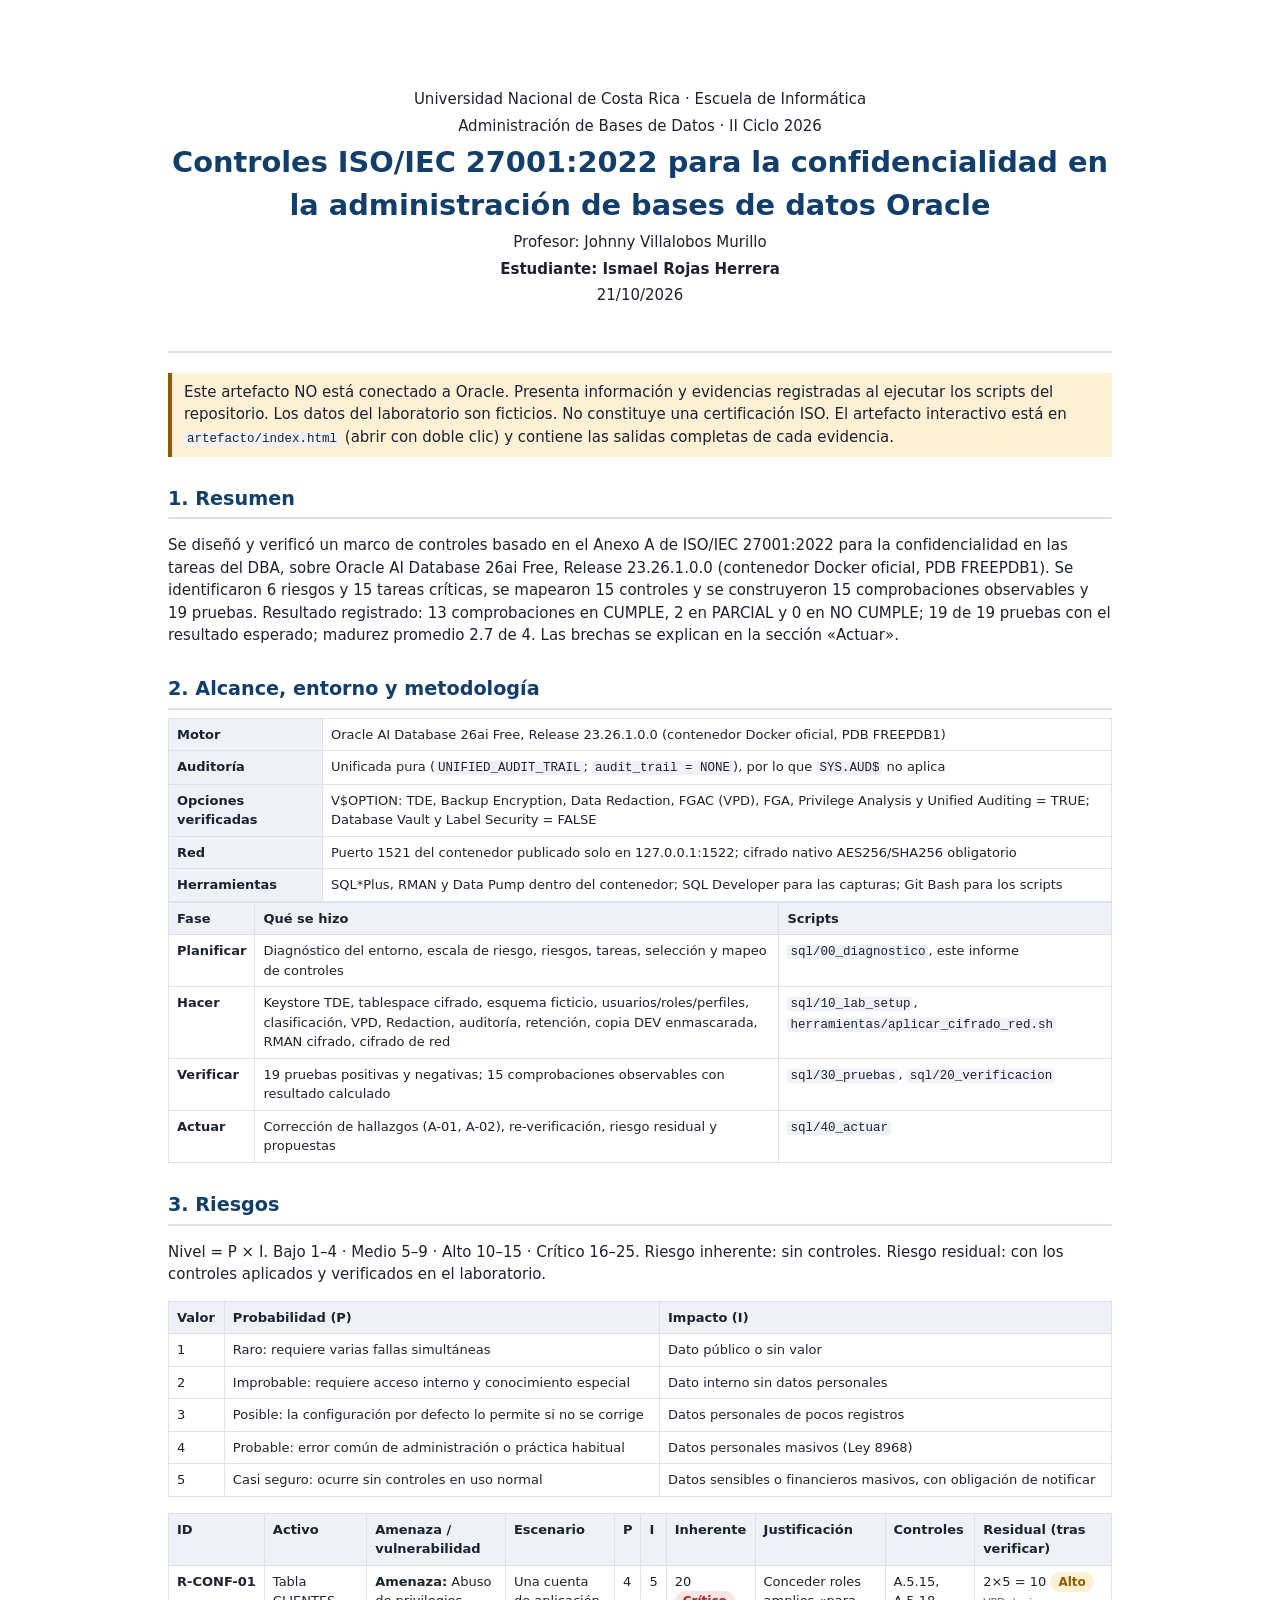
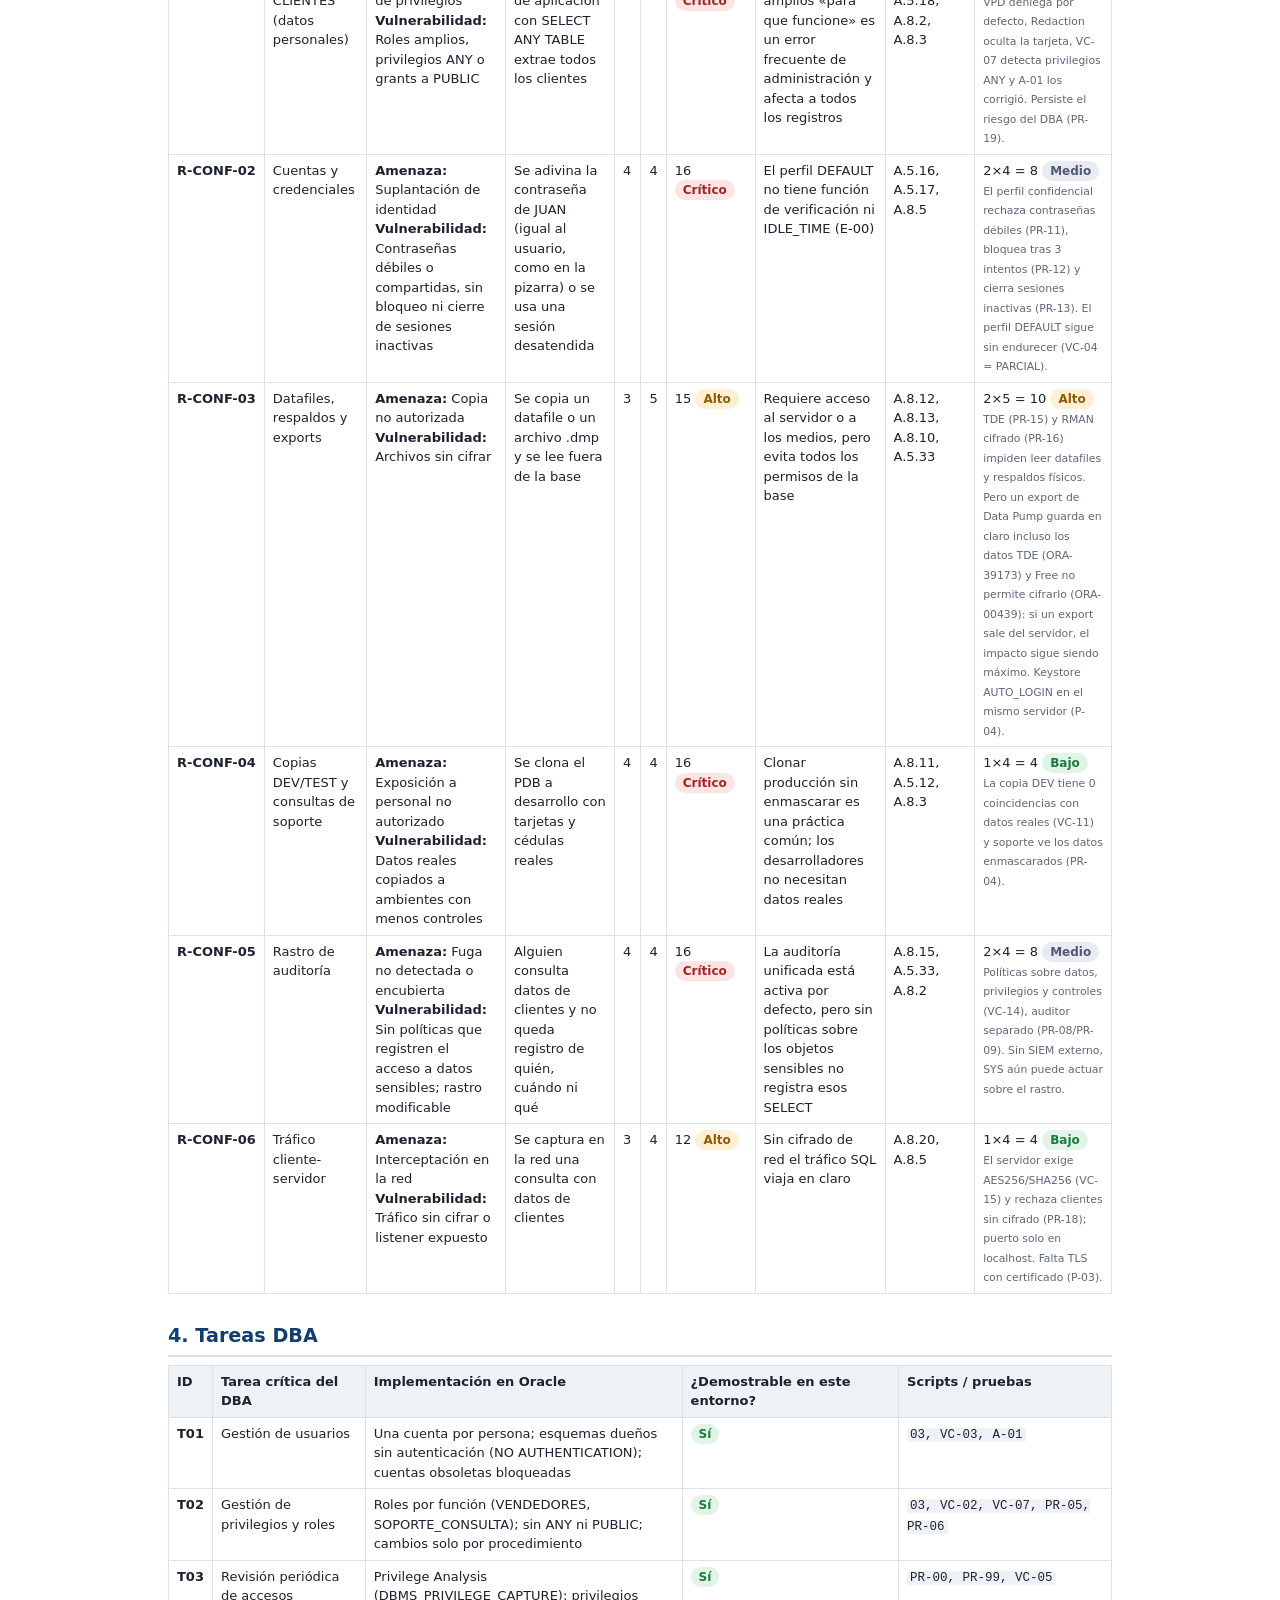
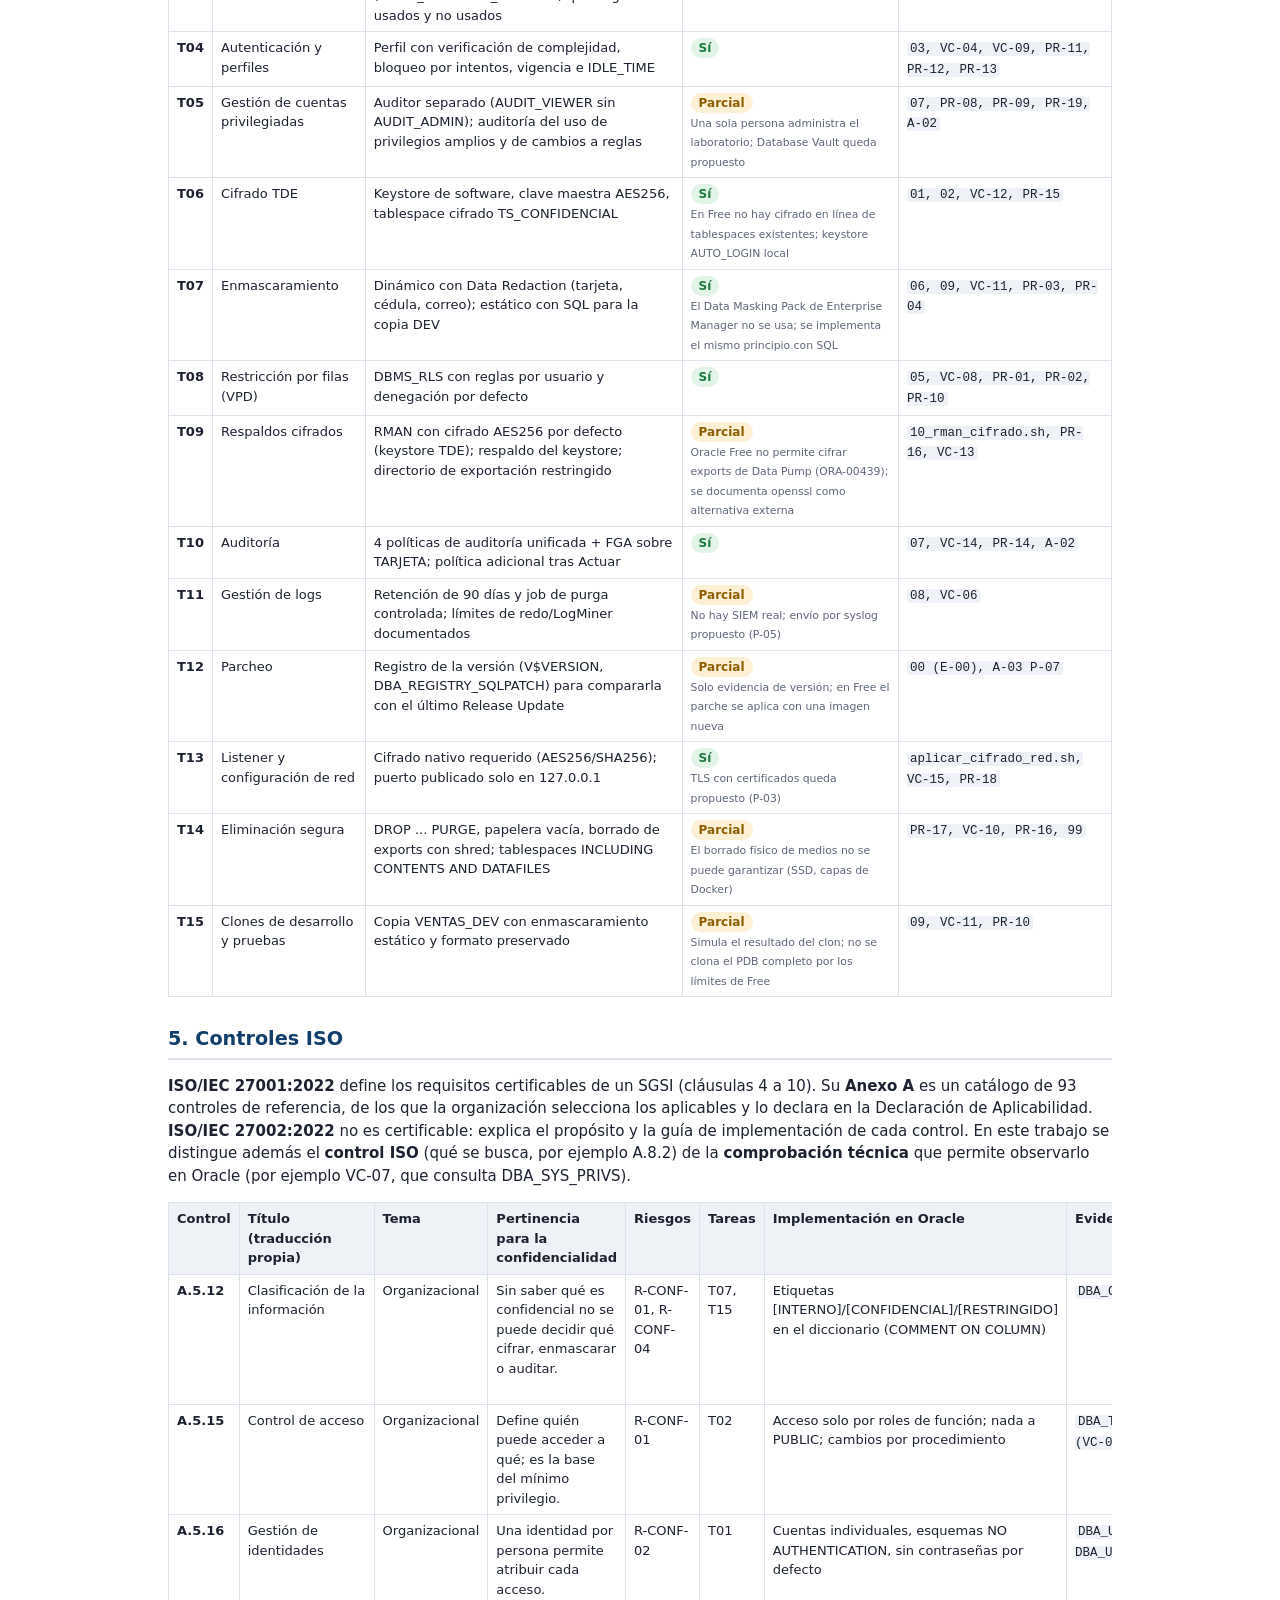
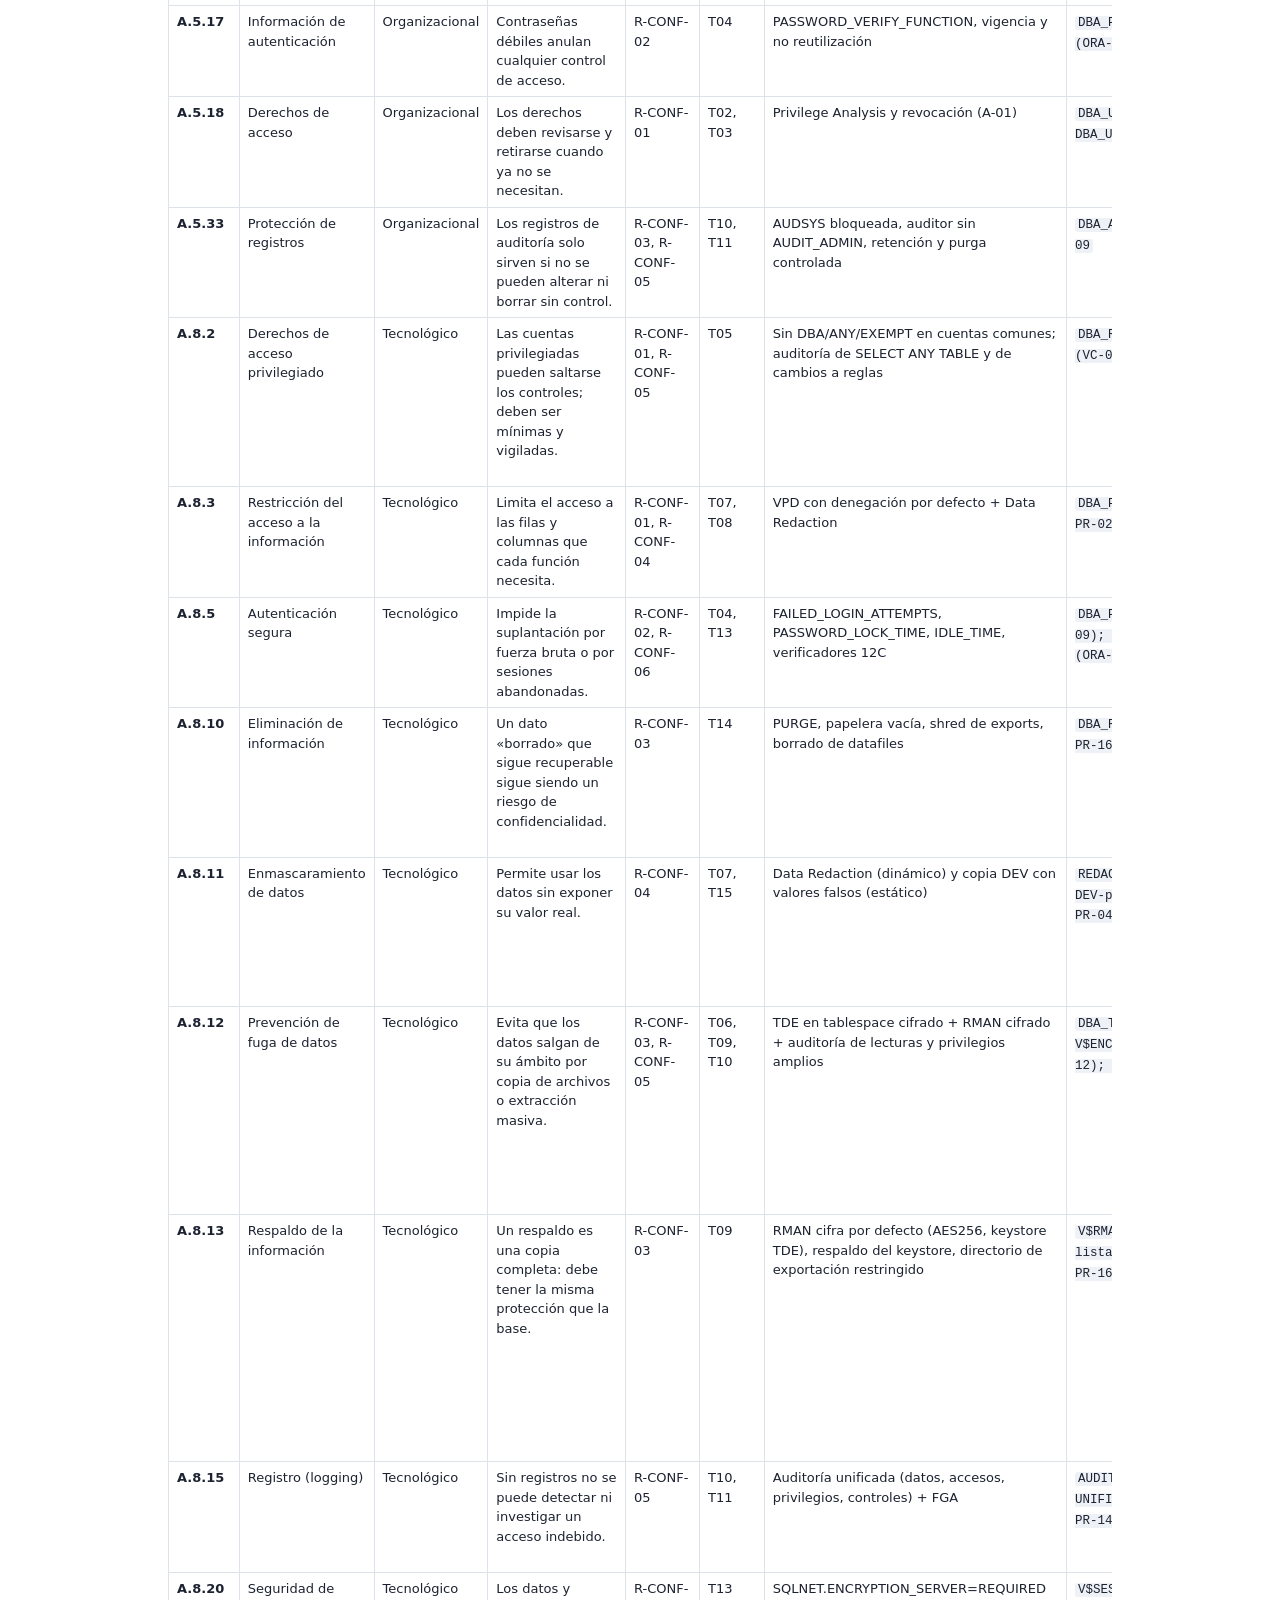
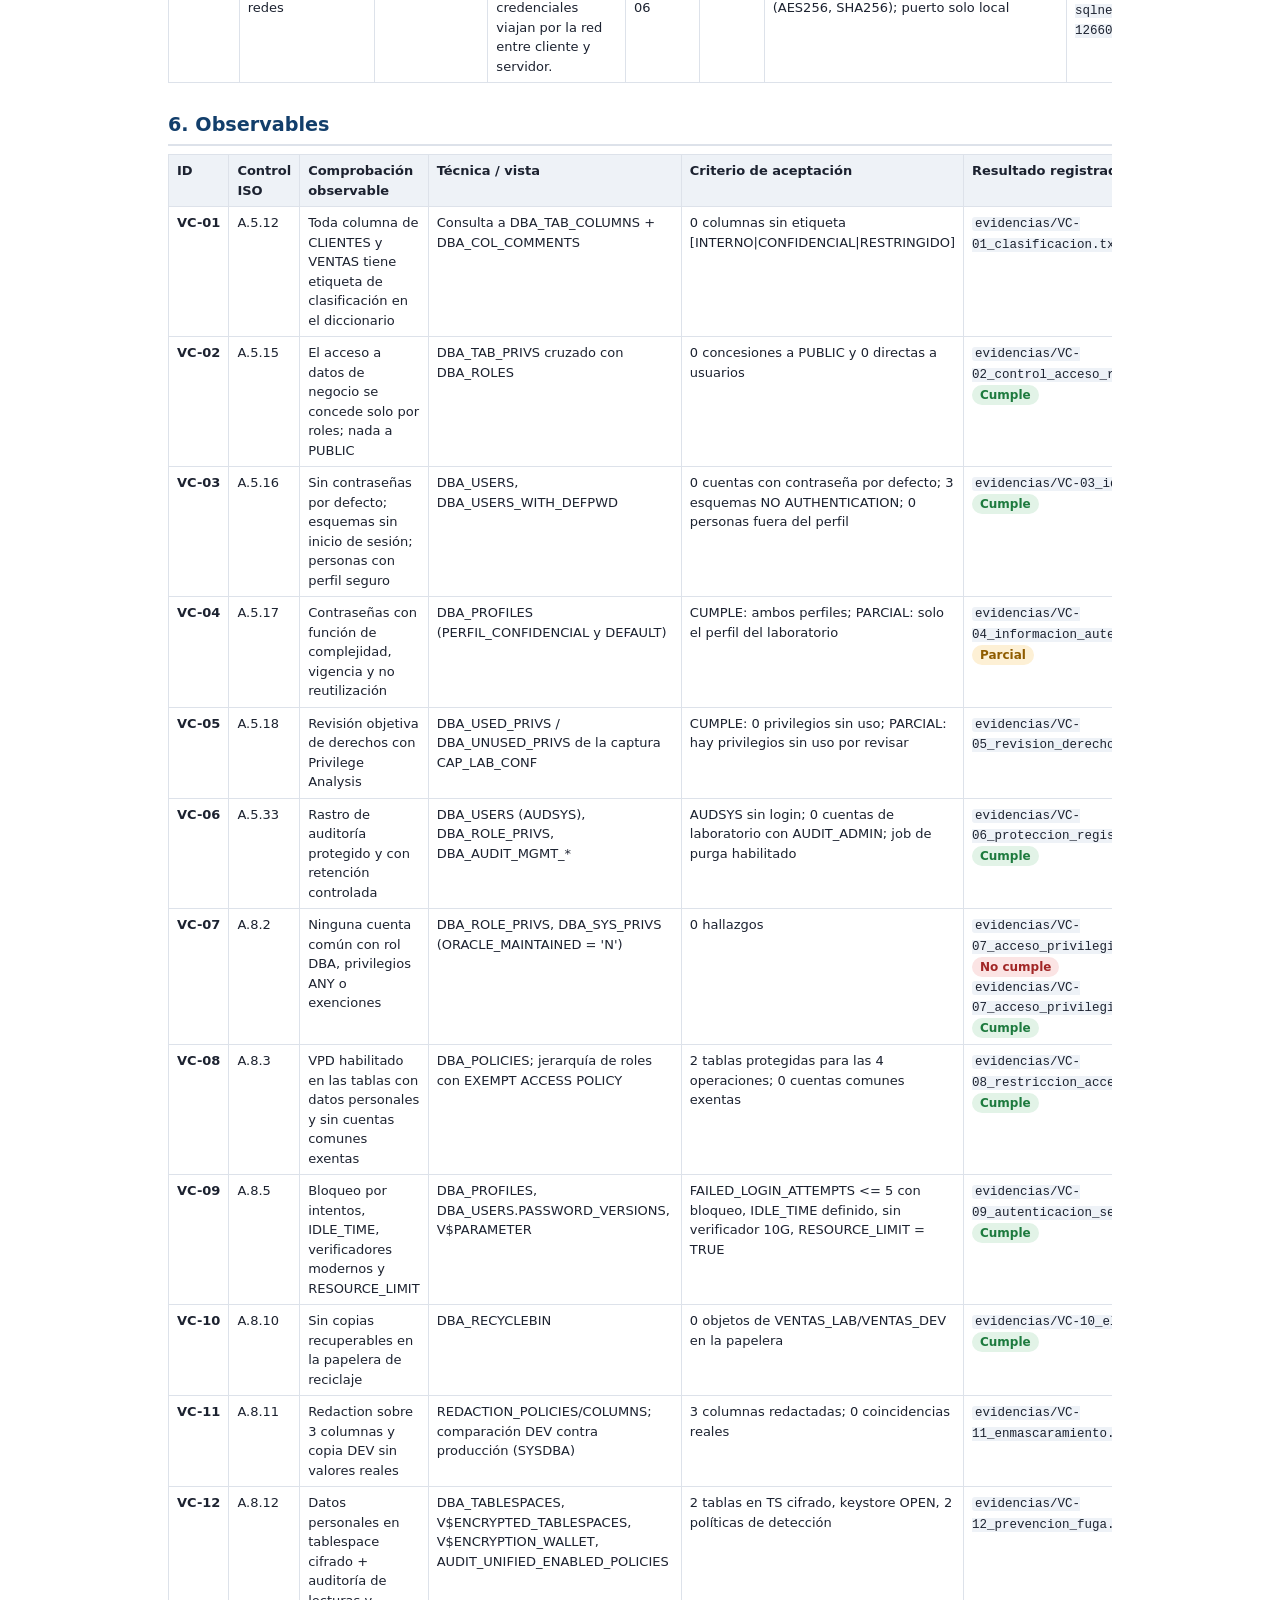
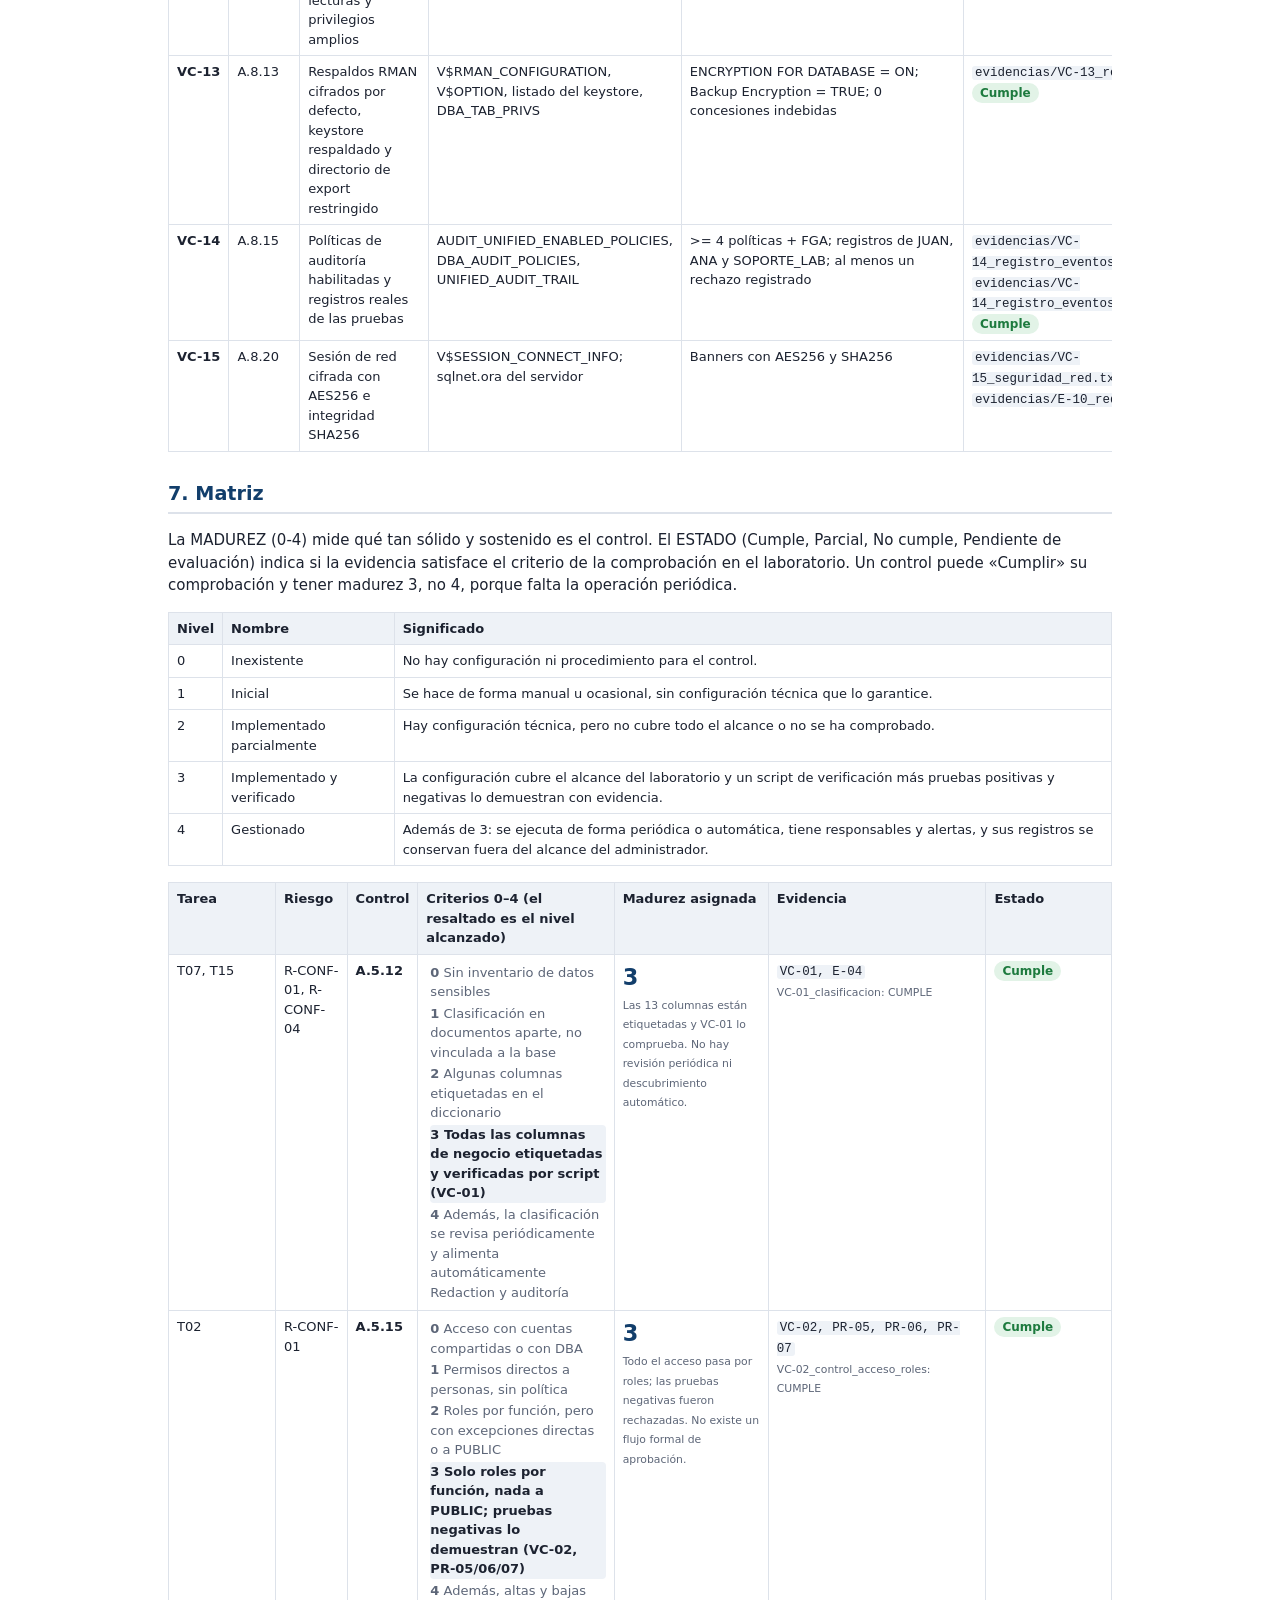
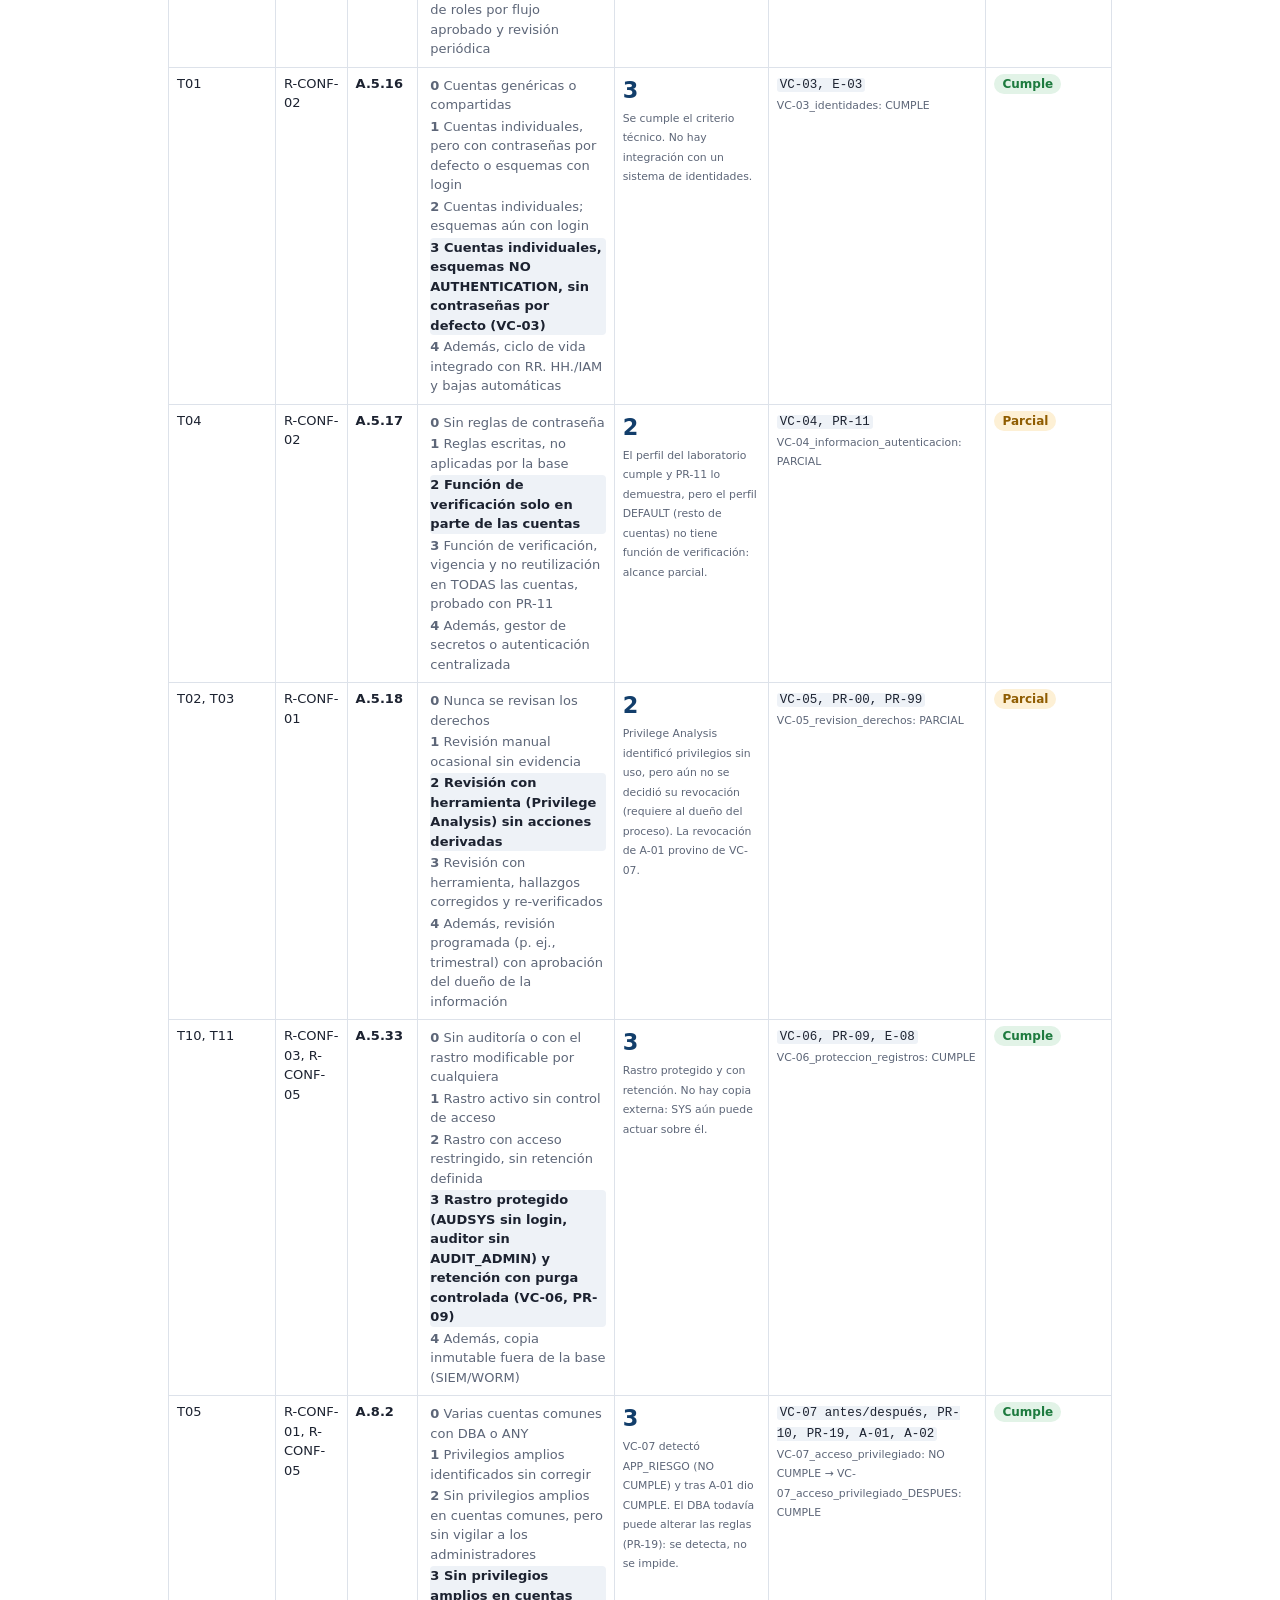
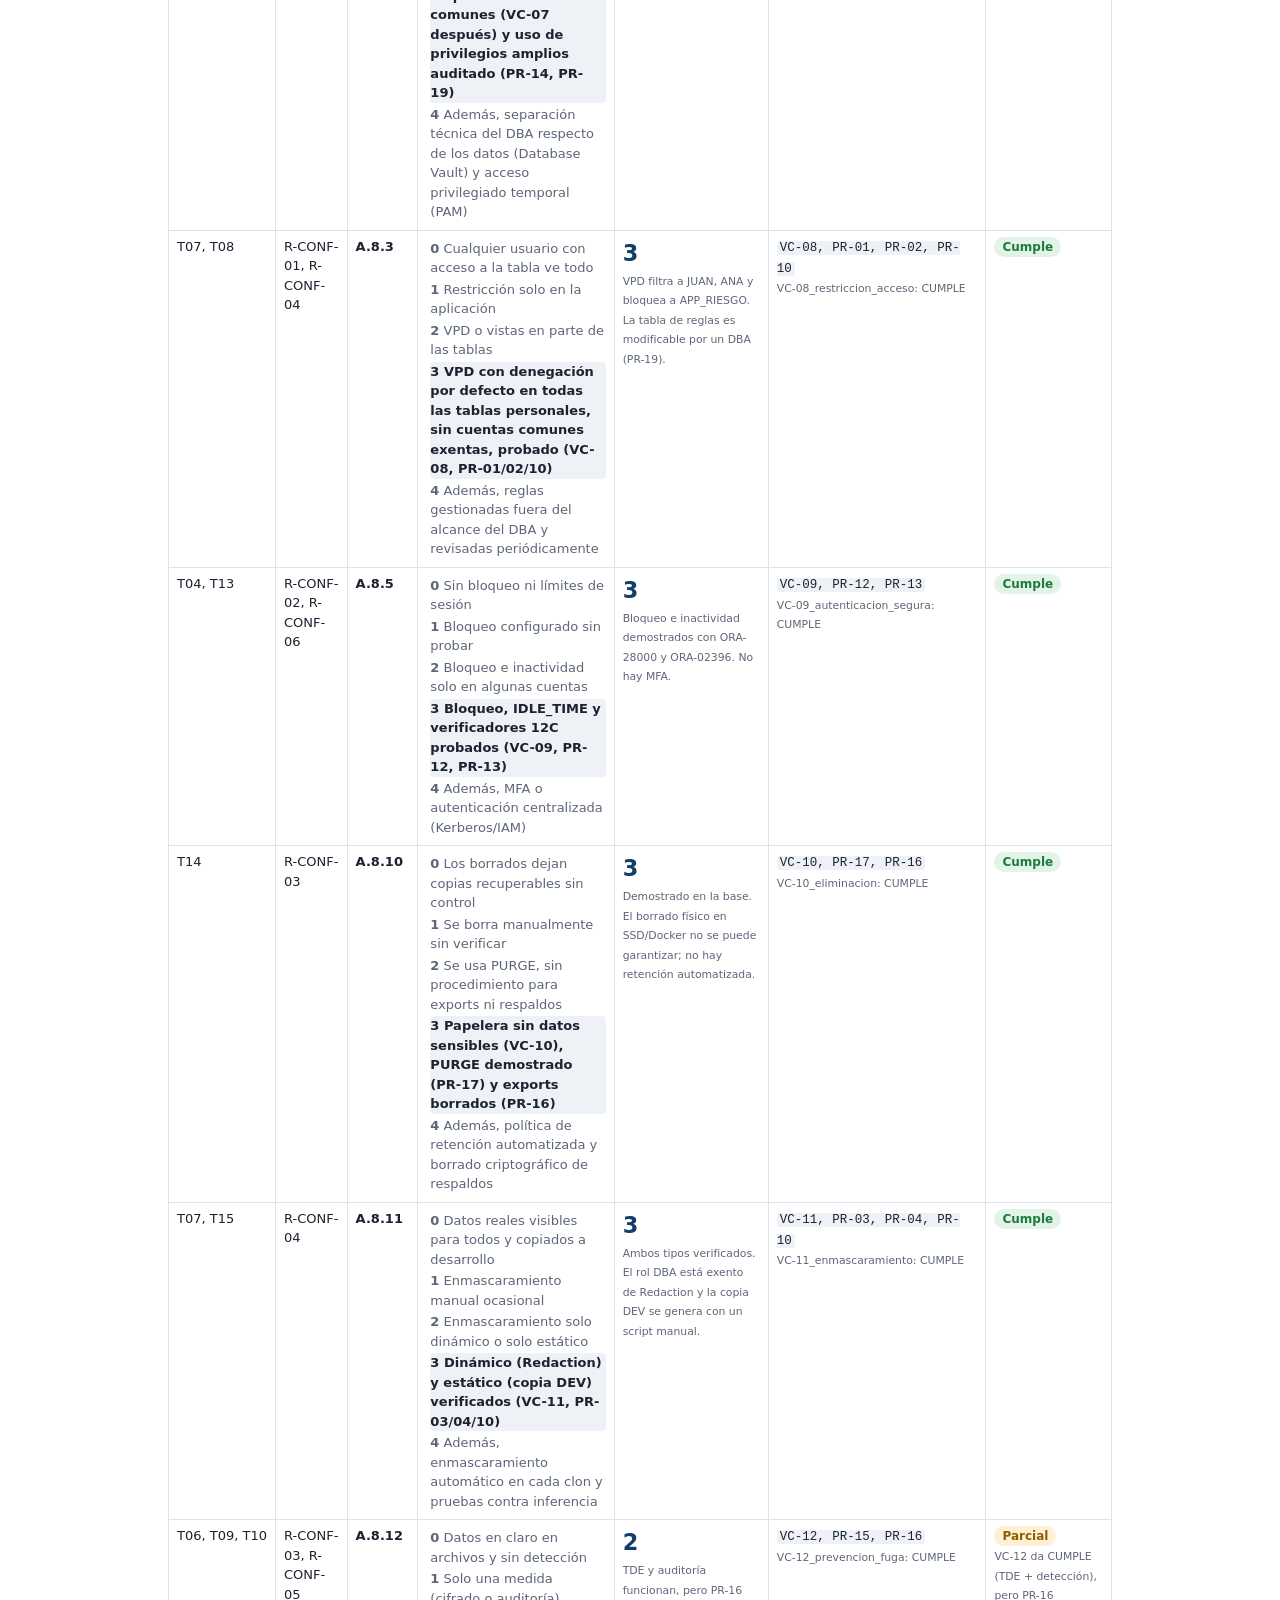
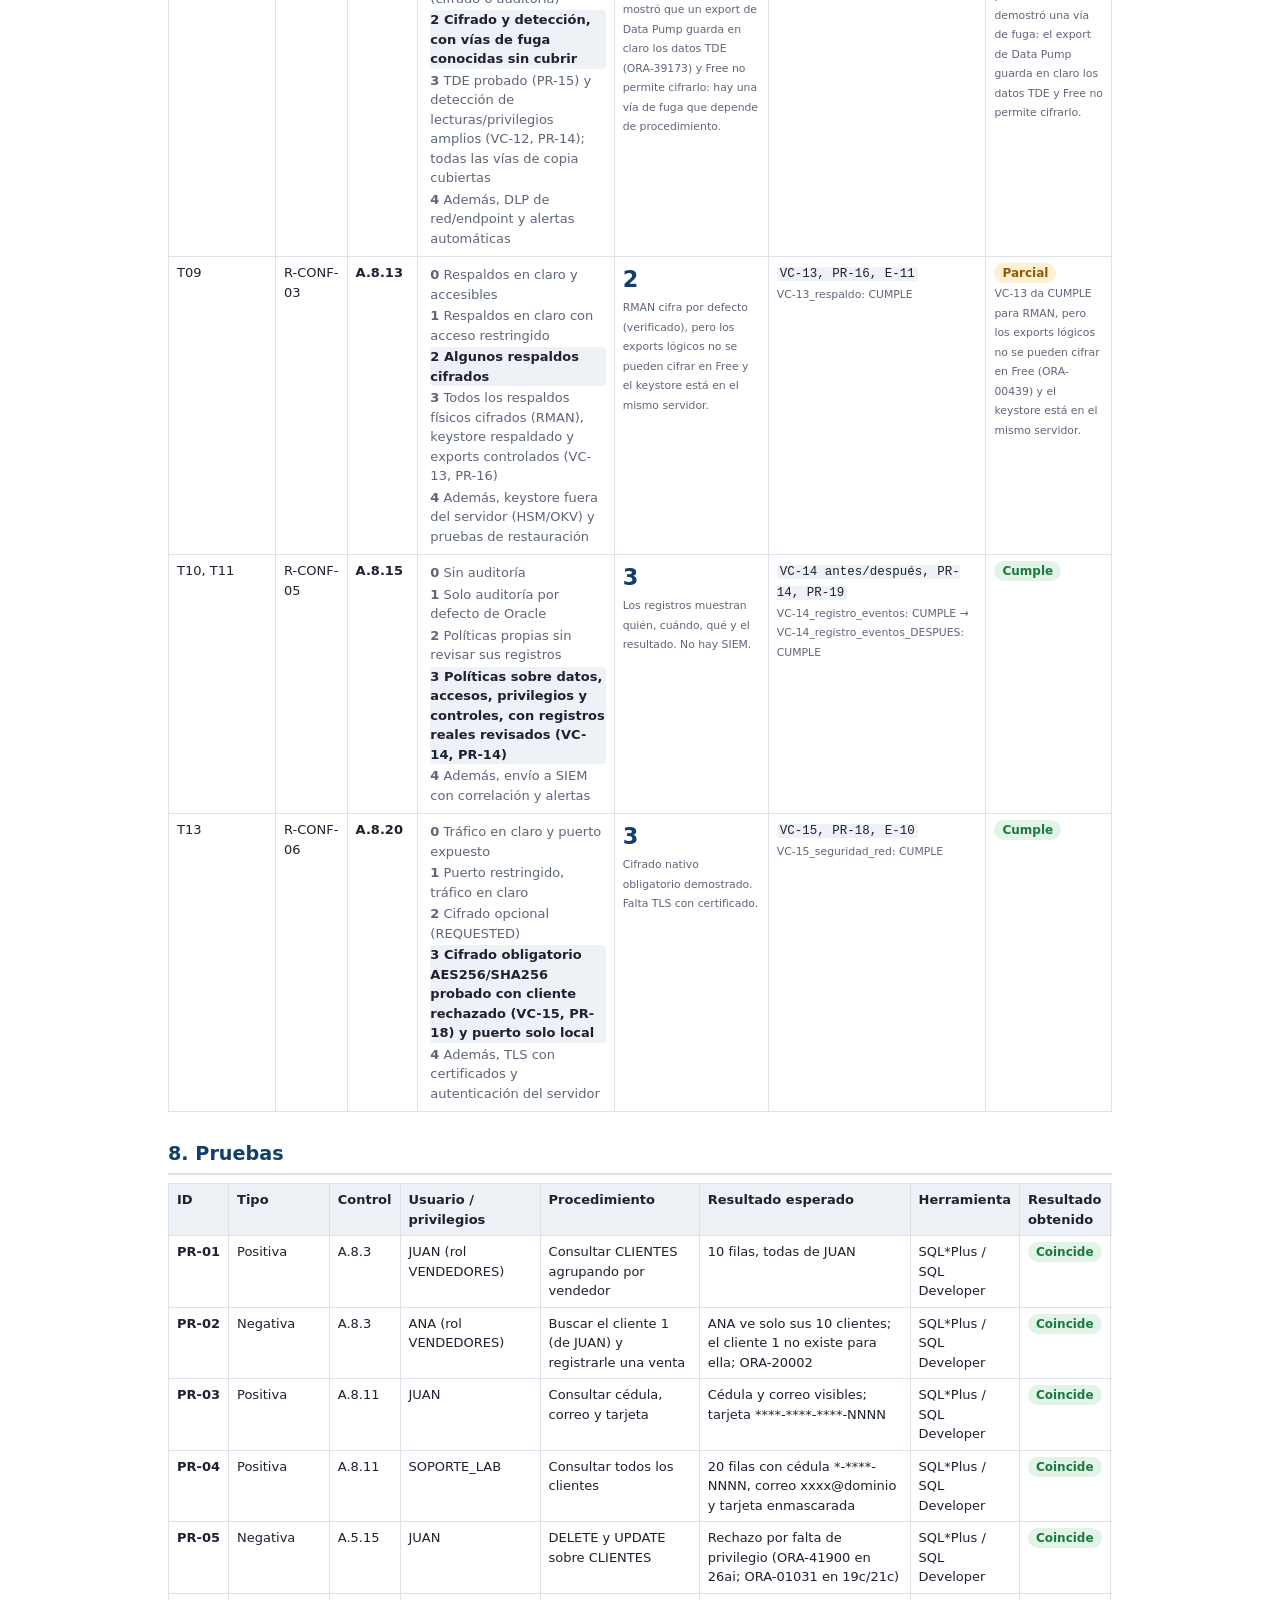
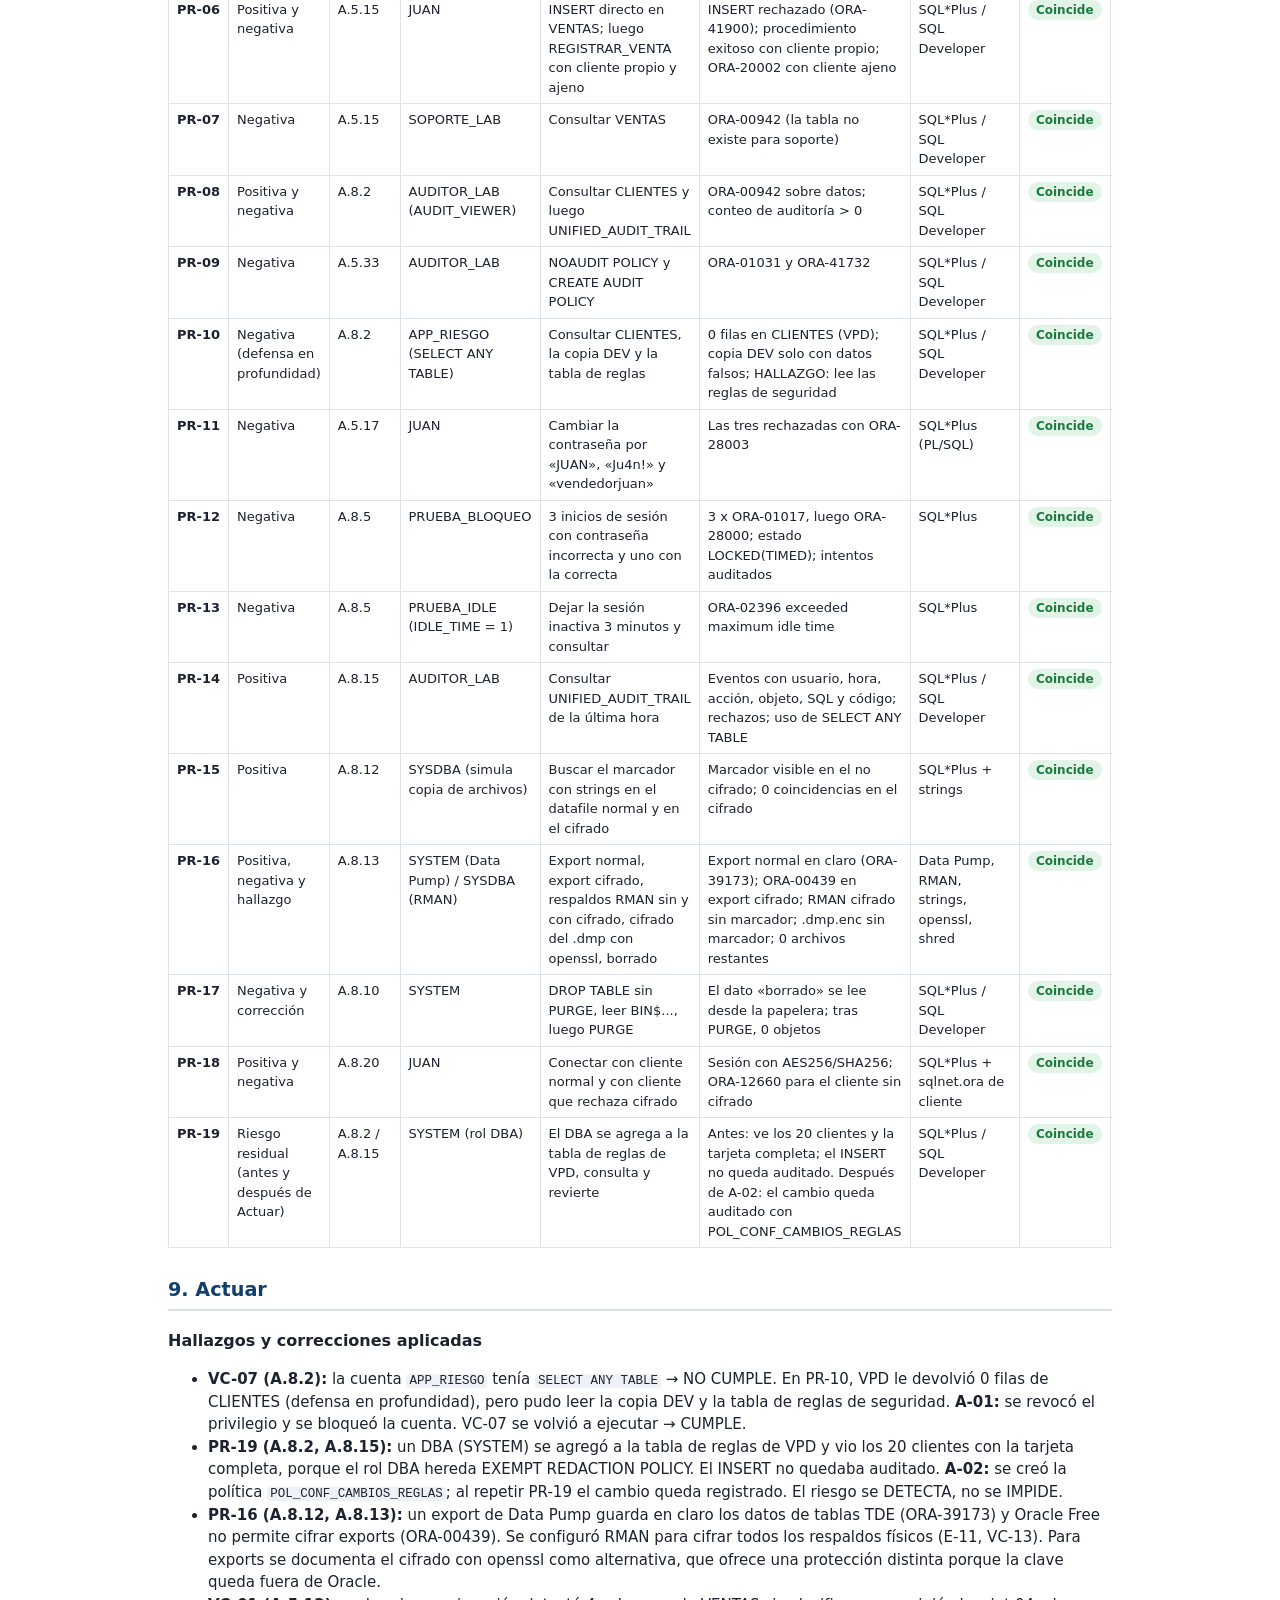
==== docs/informe/informe.html @ df37c407 "Proyecto ISO/IEC 27001:2022 - controles de confidencialidad en Oracle" ====
<!doctype html><html lang="es"><head><meta charset="utf-8"><meta name="viewport" content="width=device-width,initial-scale=1">
<title>Informe ISO 27001 Confidencialidad Oracle</title><style>:root{color-scheme:light}
:root{--bg:#f7f8fa;--panel:#fff;--ink:#1c2230;--muted:#5d6678;--line:#dde2ea;--head:#123e6b;--soft:#eef2f7;
--ok:#1d7a3e;--okbg:#e2f3e7;--warn:#8f5c00;--warnbg:#fdf0d5;--bad:#a12626;--badbg:#fbe4e4;--pend:#4e5872;--pendbg:#e8ebf1;--acc:#1f5fa8}
*{box-sizing:border-box}body{margin:0;background:var(--bg);color:var(--ink);font:15px/1.5 "Segoe UI",system-ui,Arial,sans-serif}
a{color:var(--acc)}code{font-family:Consolas,monospace;font-size:12.5px;background:var(--soft);padding:0 3px;border-radius:3px}
h1{font-size:1.5rem;color:var(--head);margin:0 0 4px}h2{font-size:1.2rem;color:var(--head);margin:28px 0 8px;border-bottom:2px solid var(--line);padding-bottom:4px}
h3{font-size:1rem;margin:18px 0 6px}small{color:var(--muted)}
.tabla{overflow-x:auto;margin:8px 0 16px}table{border-collapse:collapse;width:100%;font-size:13px;background:var(--panel)}
th,td{border:1px solid var(--line);padding:6px 8px;vertical-align:top;text-align:left}td:first-child{white-space:nowrap}th{background:var(--soft);position:sticky;top:0}
.chip{display:inline-block;padding:1px 8px;border-radius:10px;font-size:12px;font-weight:600;white-space:nowrap}
.ok{background:var(--okbg);color:var(--ok)}.warn{background:var(--warnbg);color:var(--warn)}.bad{background:var(--badbg);color:var(--bad)}.pend{background:var(--pendbg);color:var(--pend)}
ol.crit{margin:0;padding-left:4px;list-style:none}ol.crit li{margin:2px 0;color:var(--muted)}ol.crit li.actual{color:var(--ink);font-weight:600;background:var(--soft);border-radius:4px}
.nivel{font-size:1.4rem;font-weight:700;color:var(--head)}table.mini{width:auto;max-width:100%}
.refs li{margin-bottom:8px;word-break:break-word}.firma{margin-top:24px}

body{background:#fff;color:#1c2230}main{max-width:980px;margin:0 auto;padding:24px 18px}
.portada{text-align:center;padding:60px 0 40px;border-bottom:2px solid var(--line);margin-bottom:20px}
.portada h1{font-size:1.8rem}.portada p{margin:4px 0}.aviso{border-left:4px solid var(--warn);background:var(--warnbg);padding:8px 12px}
th{position:static}
@media print{@page{size:Letter landscape;margin:12mm}main{max-width:none;padding:0}h2{break-before:page}h2.nobreak{break-before:auto}
tr,li{break-inside:avoid}.tabla{overflow:visible}a{color:inherit;text-decoration:none}}
</style></head><body><main>
<div class="portada"><p>Universidad Nacional de Costa Rica · Escuela de Informática</p><p>Administración de Bases de Datos · II Ciclo 2026</p>
<h1>Controles ISO/IEC 27001:2022 para la confidencialidad en la administración de bases de datos Oracle</h1><p>Profesor: Johnny Villalobos Murillo</p><p><strong>Estudiante: Ismael Rojas Herrera</strong></p>
<p>21/10/2026</p></div>
<p class="aviso">Este artefacto NO está conectado a Oracle. Presenta información y evidencias registradas al ejecutar los scripts del repositorio. Los datos del laboratorio son ficticios. No constituye una certificación ISO. El artefacto interactivo está en <code>artefacto/index.html</code> (abrir con doble clic) y contiene las salidas completas de cada evidencia.</p>
<h2 class="nobreak">1. Resumen</h2>
<p>Se diseñó y verificó un marco de controles basado en el Anexo A de ISO/IEC 27001:2022 para la confidencialidad en las tareas del DBA, sobre Oracle AI Database 26ai Free, Release 23.26.1.0.0 (contenedor Docker oficial, PDB FREEPDB1).
Se identificaron 6 riesgos y 15 tareas críticas, se mapearon 15 controles y se construyeron 15 comprobaciones observables y 19 pruebas.
Resultado registrado: 13 comprobaciones en CUMPLE, 2 en PARCIAL y 0 en NO CUMPLE; 19 de 19 pruebas con el resultado esperado;
madurez promedio 2.7 de 4. Las brechas se explican en la sección «Actuar».</p>
<h2 class="nobreak">2. Alcance, entorno y metodología</h2>
<table class="mini"><tbody>
<tr><th>Motor</th><td>Oracle AI Database 26ai Free, Release 23.26.1.0.0 (contenedor Docker oficial, PDB FREEPDB1)</td></tr>
<tr><th>Auditoría</th><td>Unificada pura (<code>UNIFIED_AUDIT_TRAIL</code>; <code>audit_trail = NONE</code>), por lo que <code>SYS.AUD$</code> no aplica</td></tr>
<tr><th>Opciones verificadas</th><td>V$OPTION: TDE, Backup Encryption, Data Redaction, FGAC (VPD), FGA, Privilege Analysis y Unified Auditing = TRUE; Database Vault y Label Security = FALSE</td></tr>
<tr><th>Red</th><td>Puerto 1521 del contenedor publicado solo en 127.0.0.1:1522; cifrado nativo AES256/SHA256 obligatorio</td></tr>
<tr><th>Herramientas</th><td>SQL*Plus, RMAN y Data Pump dentro del contenedor; SQL Developer para las capturas; Git Bash para los scripts</td></tr>
</tbody></table>

<table class="mini"><thead><tr><th>Fase</th><th>Qué se hizo</th><th>Scripts</th></tr></thead><tbody>
<tr><td><strong>Planificar</strong></td><td>Diagnóstico del entorno, escala de riesgo, riesgos, tareas, selección y mapeo de controles</td><td><code>sql/00_diagnostico</code>, este informe</td></tr>
<tr><td><strong>Hacer</strong></td><td>Keystore TDE, tablespace cifrado, esquema ficticio, usuarios/roles/perfiles, clasificación, VPD, Redaction, auditoría, retención, copia DEV enmascarada, RMAN cifrado, cifrado de red</td><td><code>sql/10_lab_setup</code>, <code>herramientas/aplicar_cifrado_red.sh</code></td></tr>
<tr><td><strong>Verificar</strong></td><td>19 pruebas positivas y negativas; 15 comprobaciones observables con resultado calculado</td><td><code>sql/30_pruebas</code>, <code>sql/20_verificacion</code></td></tr>
<tr><td><strong>Actuar</strong></td><td>Corrección de hallazgos (A-01, A-02), re-verificación, riesgo residual y propuestas</td><td><code>sql/40_actuar</code></td></tr>
</tbody></table>

<h2>3. Riesgos</h2><p>Nivel = P × I. Bajo 1–4 · Medio 5–9 · Alto 10–15 · Crítico 16–25. Riesgo inherente: sin controles. Riesgo residual: con los controles aplicados y verificados en el laboratorio.</p><div class="tabla"><table><thead><tr><th>Valor</th><th>Probabilidad (P)</th><th>Impacto (I)</th></tr></thead><tbody><tr><td>1</td><td>Raro: requiere varias fallas simultáneas</td><td>Dato público o sin valor</td></tr><tr><td>2</td><td>Improbable: requiere acceso interno y conocimiento especial</td><td>Dato interno sin datos personales</td></tr><tr><td>3</td><td>Posible: la configuración por defecto lo permite si no se corrige</td><td>Datos personales de pocos registros</td></tr><tr><td>4</td><td>Probable: error común de administración o práctica habitual</td><td>Datos personales masivos (Ley 8968)</td></tr><tr><td>5</td><td>Casi seguro: ocurre sin controles en uso normal</td><td>Datos sensibles o financieros masivos, con obligación de notificar</td></tr></tbody></table></div><div class="tabla"><table id="t-riesgos" class="filtrable"><thead><tr><th>ID</th><th>Activo</th><th>Amenaza / vulnerabilidad</th><th>Escenario</th><th>P</th><th>I</th><th>Inherente</th><th>Justificación</th><th>Controles</th><th>Residual (tras verificar)</th></tr></thead><tbody><tr><td><strong>R-CONF-01</strong></td><td>Tabla CLIENTES (datos personales)</td><td><strong>Amenaza:</strong> Abuso de privilegios<br><strong>Vulnerabilidad:</strong> Roles amplios, privilegios ANY o grants a PUBLIC</td><td>Una cuenta de aplicación con SELECT ANY TABLE extrae todos los clientes</td><td>4</td><td>5</td><td>20 <span class="chip bad">Crítico</span></td><td>Conceder roles amplios «para que funcione» es un error frecuente de administración y afecta a todos los registros</td><td>A.5.15, A.5.18, A.8.2, A.8.3</td><td>2×5 = 10 <span class="chip warn">Alto</span><br><small>VPD deniega por defecto, Redaction oculta la tarjeta, VC-07 detecta privilegios ANY y A-01 los corrigió. Persiste el riesgo del DBA (PR-19).</small></td></tr><tr><td><strong>R-CONF-02</strong></td><td>Cuentas y credenciales</td><td><strong>Amenaza:</strong> Suplantación de identidad<br><strong>Vulnerabilidad:</strong> Contraseñas débiles o compartidas, sin bloqueo ni cierre de sesiones inactivas</td><td>Se adivina la contraseña de JUAN (igual al usuario, como en la pizarra) o se usa una sesión desatendida</td><td>4</td><td>4</td><td>16 <span class="chip bad">Crítico</span></td><td>El perfil DEFAULT no tiene función de verificación ni IDLE_TIME (E-00)</td><td>A.5.16, A.5.17, A.8.5</td><td>2×4 = 8 <span class="chip pend">Medio</span><br><small>El perfil confidencial rechaza contraseñas débiles (PR-11), bloquea tras 3 intentos (PR-12) y cierra sesiones inactivas (PR-13). El perfil DEFAULT sigue sin endurecer (VC-04 = PARCIAL).</small></td></tr><tr><td><strong>R-CONF-03</strong></td><td>Datafiles, respaldos y exports</td><td><strong>Amenaza:</strong> Copia no autorizada<br><strong>Vulnerabilidad:</strong> Archivos sin cifrar</td><td>Se copia un datafile o un archivo .dmp y se lee fuera de la base</td><td>3</td><td>5</td><td>15 <span class="chip warn">Alto</span></td><td>Requiere acceso al servidor o a los medios, pero evita todos los permisos de la base</td><td>A.8.12, A.8.13, A.8.10, A.5.33</td><td>2×5 = 10 <span class="chip warn">Alto</span><br><small>TDE (PR-15) y RMAN cifrado (PR-16) impiden leer datafiles y respaldos físicos. Pero un export de Data Pump guarda en claro incluso los datos TDE (ORA-39173) y Free no permite cifrarlo (ORA-00439): si un export sale del servidor, el impacto sigue siendo máximo. Keystore AUTO_LOGIN en el mismo servidor (P-04).</small></td></tr><tr><td><strong>R-CONF-04</strong></td><td>Copias DEV/TEST y consultas de soporte</td><td><strong>Amenaza:</strong> Exposición a personal no autorizado<br><strong>Vulnerabilidad:</strong> Datos reales copiados a ambientes con menos controles</td><td>Se clona el PDB a desarrollo con tarjetas y cédulas reales</td><td>4</td><td>4</td><td>16 <span class="chip bad">Crítico</span></td><td>Clonar producción sin enmascarar es una práctica común; los desarrolladores no necesitan datos reales</td><td>A.8.11, A.5.12, A.8.3</td><td>1×4 = 4 <span class="chip ok">Bajo</span><br><small>La copia DEV tiene 0 coincidencias con datos reales (VC-11) y soporte ve los datos enmascarados (PR-04).</small></td></tr><tr><td><strong>R-CONF-05</strong></td><td>Rastro de auditoría</td><td><strong>Amenaza:</strong> Fuga no detectada o encubierta<br><strong>Vulnerabilidad:</strong> Sin políticas que registren el acceso a datos sensibles; rastro modificable</td><td>Alguien consulta datos de clientes y no queda registro de quién, cuándo ni qué</td><td>4</td><td>4</td><td>16 <span class="chip bad">Crítico</span></td><td>La auditoría unificada está activa por defecto, pero sin políticas sobre los objetos sensibles no registra esos SELECT</td><td>A.8.15, A.5.33, A.8.2</td><td>2×4 = 8 <span class="chip pend">Medio</span><br><small>Políticas sobre datos, privilegios y controles (VC-14), auditor separado (PR-08/PR-09). Sin SIEM externo, SYS aún puede actuar sobre el rastro.</small></td></tr><tr><td><strong>R-CONF-06</strong></td><td>Tráfico cliente-servidor</td><td><strong>Amenaza:</strong> Interceptación en la red<br><strong>Vulnerabilidad:</strong> Tráfico sin cifrar o listener expuesto</td><td>Se captura en la red una consulta con datos de clientes</td><td>3</td><td>4</td><td>12 <span class="chip warn">Alto</span></td><td>Sin cifrado de red el tráfico SQL viaja en claro</td><td>A.8.20, A.8.5</td><td>1×4 = 4 <span class="chip ok">Bajo</span><br><small>El servidor exige AES256/SHA256 (VC-15) y rechaza clientes sin cifrado (PR-18); puerto solo en localhost. Falta TLS con certificado (P-03).</small></td></tr></tbody></table></div><h2>4. Tareas DBA</h2><div class="tabla"><table id="t-tareas" class="filtrable"><thead><tr><th>ID</th><th>Tarea crítica del DBA</th><th>Implementación en Oracle</th><th>¿Demostrable en este entorno?</th><th>Scripts / pruebas</th></tr></thead><tbody><tr><td><strong>T01</strong></td><td>Gestión de usuarios</td><td>Una cuenta por persona; esquemas dueños sin autenticación (NO AUTHENTICATION); cuentas obsoletas bloqueadas</td><td><span class="chip ok">Sí</span></td><td><code>03, VC-03, A-01</code></td></tr><tr><td><strong>T02</strong></td><td>Gestión de privilegios y roles</td><td>Roles por función (VENDEDORES, SOPORTE_CONSULTA); sin ANY ni PUBLIC; cambios solo por procedimiento</td><td><span class="chip ok">Sí</span></td><td><code>03, VC-02, VC-07, PR-05, PR-06</code></td></tr><tr><td><strong>T03</strong></td><td>Revisión periódica de accesos</td><td>Privilege Analysis (DBMS_PRIVILEGE_CAPTURE): privilegios usados y no usados</td><td><span class="chip ok">Sí</span></td><td><code>PR-00, PR-99, VC-05</code></td></tr><tr><td><strong>T04</strong></td><td>Autenticación y perfiles</td><td>Perfil con verificación de complejidad, bloqueo por intentos, vigencia e IDLE_TIME</td><td><span class="chip ok">Sí</span></td><td><code>03, VC-04, VC-09, PR-11, PR-12, PR-13</code></td></tr><tr><td><strong>T05</strong></td><td>Gestión de cuentas privilegiadas</td><td>Auditor separado (AUDIT_VIEWER sin AUDIT_ADMIN); auditoría del uso de privilegios amplios y de cambios a reglas</td><td><span class="chip warn">Parcial</span><br><small>Una sola persona administra el laboratorio; Database Vault queda propuesto</small></td><td><code>07, PR-08, PR-09, PR-19, A-02</code></td></tr><tr><td><strong>T06</strong></td><td>Cifrado TDE</td><td>Keystore de software, clave maestra AES256, tablespace cifrado TS_CONFIDENCIAL</td><td><span class="chip ok">Sí</span><br><small>En Free no hay cifrado en línea de tablespaces existentes; keystore AUTO_LOGIN local</small></td><td><code>01, 02, VC-12, PR-15</code></td></tr><tr><td><strong>T07</strong></td><td>Enmascaramiento</td><td>Dinámico con Data Redaction (tarjeta, cédula, correo); estático con SQL para la copia DEV</td><td><span class="chip ok">Sí</span><br><small>El Data Masking Pack de Enterprise Manager no se usa; se implementa el mismo principio con SQL</small></td><td><code>06, 09, VC-11, PR-03, PR-04</code></td></tr><tr><td><strong>T08</strong></td><td>Restricción por filas (VPD)</td><td>DBMS_RLS con reglas por usuario y denegación por defecto</td><td><span class="chip ok">Sí</span></td><td><code>05, VC-08, PR-01, PR-02, PR-10</code></td></tr><tr><td><strong>T09</strong></td><td>Respaldos cifrados</td><td>RMAN con cifrado AES256 por defecto (keystore TDE); respaldo del keystore; directorio de exportación restringido</td><td><span class="chip warn">Parcial</span><br><small>Oracle Free no permite cifrar exports de Data Pump (ORA-00439); se documenta openssl como alternativa externa</small></td><td><code>10_rman_cifrado.sh, PR-16, VC-13</code></td></tr><tr><td><strong>T10</strong></td><td>Auditoría</td><td>4 políticas de auditoría unificada + FGA sobre TARJETA; política adicional tras Actuar</td><td><span class="chip ok">Sí</span></td><td><code>07, VC-14, PR-14, A-02</code></td></tr><tr><td><strong>T11</strong></td><td>Gestión de logs</td><td>Retención de 90 días y job de purga controlada; límites de redo/LogMiner documentados</td><td><span class="chip warn">Parcial</span><br><small>No hay SIEM real; envío por syslog propuesto (P-05)</small></td><td><code>08, VC-06</code></td></tr><tr><td><strong>T12</strong></td><td>Parcheo</td><td>Registro de la versión (V$VERSION, DBA_REGISTRY_SQLPATCH) para compararla con el último Release Update</td><td><span class="chip warn">Parcial</span><br><small>Solo evidencia de versión; en Free el parche se aplica con una imagen nueva</small></td><td><code>00 (E-00), A-03 P-07</code></td></tr><tr><td><strong>T13</strong></td><td>Listener y configuración de red</td><td>Cifrado nativo requerido (AES256/SHA256); puerto publicado solo en 127.0.0.1</td><td><span class="chip ok">Sí</span><br><small>TLS con certificados queda propuesto (P-03)</small></td><td><code>aplicar_cifrado_red.sh, VC-15, PR-18</code></td></tr><tr><td><strong>T14</strong></td><td>Eliminación segura</td><td>DROP ... PURGE, papelera vacía, borrado de exports con shred; tablespaces INCLUDING CONTENTS AND DATAFILES</td><td><span class="chip warn">Parcial</span><br><small>El borrado físico de medios no se puede garantizar (SSD, capas de Docker)</small></td><td><code>PR-17, VC-10, PR-16, 99</code></td></tr><tr><td><strong>T15</strong></td><td>Clones de desarrollo y pruebas</td><td>Copia VENTAS_DEV con enmascaramiento estático y formato preservado</td><td><span class="chip warn">Parcial</span><br><small>Simula el resultado del clon; no se clona el PDB completo por los límites de Free</small></td><td><code>09, VC-11, PR-10</code></td></tr></tbody></table></div><h2>5. Controles ISO</h2>
<p><strong>ISO/IEC 27001:2022</strong> define los requisitos certificables de un SGSI (cláusulas 4 a 10). Su <strong>Anexo A</strong> es un catálogo de 93 controles de referencia, de los que la organización selecciona los aplicables y lo declara en la Declaración de Aplicabilidad. <strong>ISO/IEC 27002:2022</strong> no es certificable: explica el propósito y la guía de implementación de cada control. En este trabajo se distingue además el <strong>control ISO</strong> (qué se busca, por ejemplo A.8.2) de la <strong>comprobación técnica</strong> que permite observarlo en Oracle (por ejemplo VC-07, que consulta DBA_SYS_PRIVS).</p>
<div class="tabla"><table id="t-controles" class="filtrable"><thead><tr><th>Control</th><th>Título (traducción propia)</th><th>Tema</th><th>Pertinencia para la confidencialidad</th><th>Riesgos</th><th>Tareas</th><th>Implementación en Oracle</th><th>Evidencia observable</th><th>Limitaciones</th></tr></thead><tbody><tr><td><strong>A.5.12</strong></td><td>Clasificación de la información</td><td>Organizacional</td><td>Sin saber qué es confidencial no se puede decidir qué cifrar, enmascarar o auditar.</td><td>R-CONF-01, R-CONF-04</td><td>T07, T15</td><td>Etiquetas [INTERNO]/[CONFIDENCIAL]/[RESTRINGIDO] en el diccionario (COMMENT ON COLUMN)</td><td><code>DBA_COL_COMMENTS (VC-01)</code></td><td>Documenta la clasificación; no protege por sí misma ni valida que sea correcta</td></tr><tr><td><strong>A.5.15</strong></td><td>Control de acceso</td><td>Organizacional</td><td>Define quién puede acceder a qué; es la base del mínimo privilegio.</td><td>R-CONF-01</td><td>T02</td><td>Acceso solo por roles de función; nada a PUBLIC; cambios por procedimiento</td><td><code>DBA_TAB_PRIVS, DBA_ROLE_PRIVS (VC-02); PR-05, PR-06, PR-07</code></td><td>No cubre privilegios de sistema (ver A.8.2)</td></tr><tr><td><strong>A.5.16</strong></td><td>Gestión de identidades</td><td>Organizacional</td><td>Una identidad por persona permite atribuir cada acceso.</td><td>R-CONF-02</td><td>T01</td><td>Cuentas individuales, esquemas NO AUTHENTICATION, sin contraseñas por defecto</td><td><code>DBA_USERS, DBA_USERS_WITH_DEFPWD (VC-03)</code></td><td>No detecta cuentas compartidas de hecho</td></tr><tr><td><strong>A.5.17</strong></td><td>Información de autenticación</td><td>Organizacional</td><td>Contraseñas débiles anulan cualquier control de acceso.</td><td>R-CONF-02</td><td>T04</td><td>PASSWORD_VERIFY_FUNCTION, vigencia y no reutilización</td><td><code>DBA_PROFILES (VC-04); PR-11 (ORA-28003)</code></td><td>El perfil DEFAULT (global) no se modificó</td></tr><tr><td><strong>A.5.18</strong></td><td>Derechos de acceso</td><td>Organizacional</td><td>Los derechos deben revisarse y retirarse cuando ya no se necesitan.</td><td>R-CONF-01</td><td>T02, T03</td><td>Privilege Analysis y revocación (A-01)</td><td><code>DBA_USED_PRIVS / DBA_UNUSED_PRIVS (VC-05)</code></td><td>Refleja solo el período capturado</td></tr><tr><td><strong>A.5.33</strong></td><td>Protección de registros</td><td>Organizacional</td><td>Los registros de auditoría solo sirven si no se pueden alterar ni borrar sin control.</td><td>R-CONF-03, R-CONF-05</td><td>T10, T11</td><td>AUDSYS bloqueada, auditor sin AUDIT_ADMIN, retención y purga controlada</td><td><code>DBA_AUDIT_MGMT_* (VC-06); PR-09</code></td><td>SYS puede actuar sobre el rastro; falta copia externa (SIEM)</td></tr><tr><td><strong>A.8.2</strong></td><td>Derechos de acceso privilegiado</td><td>Tecnológico</td><td>Las cuentas privilegiadas pueden saltarse los controles; deben ser mínimas y vigiladas.</td><td>R-CONF-01, R-CONF-05</td><td>T05</td><td>Sin DBA/ANY/EXEMPT en cuentas comunes; auditoría de SELECT ANY TABLE y de cambios a reglas</td><td><code>DBA_ROLE_PRIVS, DBA_SYS_PRIVS (VC-07); PR-10, PR-19</code></td><td>El DBA sigue pudiendo alterar reglas: se detecta, no se impide (Database Vault propuesto)</td></tr><tr><td><strong>A.8.3</strong></td><td>Restricción del acceso a la información</td><td>Tecnológico</td><td>Limita el acceso a las filas y columnas que cada función necesita.</td><td>R-CONF-01, R-CONF-04</td><td>T07, T08</td><td>VPD con denegación por defecto + Data Redaction</td><td><code>DBA_POLICIES (VC-08); PR-01, PR-02, PR-10</code></td><td>SYS y EXEMPT ACCESS POLICY no se ven afectados</td></tr><tr><td><strong>A.8.5</strong></td><td>Autenticación segura</td><td>Tecnológico</td><td>Impide la suplantación por fuerza bruta o por sesiones abandonadas.</td><td>R-CONF-02, R-CONF-06</td><td>T04, T13</td><td>FAILED_LOGIN_ATTEMPTS, PASSWORD_LOCK_TIME, IDLE_TIME, verificadores 12C</td><td><code>DBA_PROFILES, DBA_USERS (VC-09); PR-12 (ORA-28000), PR-13 (ORA-02396)</code></td><td>Sin segundo factor (MFA)</td></tr><tr><td><strong>A.8.10</strong></td><td>Eliminación de información</td><td>Tecnológico</td><td>Un dato «borrado» que sigue recuperable sigue siendo un riesgo de confidencialidad.</td><td>R-CONF-03</td><td>T14</td><td>PURGE, papelera vacía, shred de exports, borrado de datafiles</td><td><code>DBA_RECYCLEBIN (VC-10); PR-17, PR-16</code></td><td>No garantiza borrado físico en SSD/capas; la protección real es el cifrado</td></tr><tr><td><strong>A.8.11</strong></td><td>Enmascaramiento de datos</td><td>Tecnológico</td><td>Permite usar los datos sin exponer su valor real.</td><td>R-CONF-04</td><td>T07, T15</td><td>Data Redaction (dinámico) y copia DEV con valores falsos (estático)</td><td><code>REDACTION_COLUMNS y comparación DEV-producción (VC-11); PR-03, PR-04</code></td><td>Redaction no aplica a cuentas exentas (rol DBA); posible inferencia con WHERE</td></tr><tr><td><strong>A.8.12</strong></td><td>Prevención de fuga de datos</td><td>Tecnológico</td><td>Evita que los datos salgan de su ámbito por copia de archivos o extracción masiva.</td><td>R-CONF-03, R-CONF-05</td><td>T06, T09, T10</td><td>TDE en tablespace cifrado + RMAN cifrado + auditoría de lecturas y privilegios amplios</td><td><code>DBA_TABLESPACES, V$ENCRYPTED_TABLESPACES (VC-12); PR-15, PR-16</code></td><td>Los exports de Data Pump quedan en claro en Free; DLP completo incluye correo, USB, nube: fuera del alcance del DBA</td></tr><tr><td><strong>A.8.13</strong></td><td>Respaldo de la información</td><td>Tecnológico</td><td>Un respaldo es una copia completa: debe tener la misma protección que la base.</td><td>R-CONF-03</td><td>T09</td><td>RMAN cifra por defecto (AES256, keystore TDE), respaldo del keystore, directorio de exportación restringido</td><td><code>V$RMAN_CONFIGURATION, V$OPTION, listado del keystore (VC-13); PR-16</code></td><td>Exports lógicos no cifrables en Free (ORA-00439); keystore y datos en el mismo servidor; disponibilidad fuera de alcance</td></tr><tr><td><strong>A.8.15</strong></td><td>Registro (logging)</td><td>Tecnológico</td><td>Sin registros no se puede detectar ni investigar un acceso indebido.</td><td>R-CONF-05</td><td>T10, T11</td><td>Auditoría unificada (datos, accesos, privilegios, controles) + FGA</td><td><code>AUDIT_UNIFIED_ENABLED_POLICIES, UNIFIED_AUDIT_TRAIL (VC-14); PR-14</code></td><td>Detecta, no impide; redo/LogMiner no registran SELECT</td></tr><tr><td><strong>A.8.20</strong></td><td>Seguridad de redes</td><td>Tecnológico</td><td>Los datos y credenciales viajan por la red entre cliente y servidor.</td><td>R-CONF-06</td><td>T13</td><td>SQLNET.ENCRYPTION_SERVER=REQUIRED (AES256, SHA256); puerto solo local</td><td><code>V$SESSION_CONNECT_INFO, sqlnet.ora (VC-15); PR-18 (ORA-12660)</code></td><td>NNE no autentica al servidor; TLS propuesto</td></tr></tbody></table></div><h2>6. Observables</h2><div class="tabla"><table id="t-observables" class="filtrable"><thead><tr><th>ID</th><th>Control ISO</th><th>Comprobación observable</th><th>Técnica / vista</th><th>Criterio de aceptación</th><th>Resultado registrado</th></tr></thead><tbody><tr><td><strong>VC-01</strong></td><td>A.5.12</td><td>Toda columna de CLIENTES y VENTAS tiene etiqueta de clasificación en el diccionario</td><td>Consulta a DBA_TAB_COLUMNS + DBA_COL_COMMENTS</td><td>0 columnas sin etiqueta [INTERNO|CONFIDENCIAL|RESTRINGIDO]</td><td><code>evidencias/VC-01_clasificacion.txt</code>: <span class="chip ok">Cumple</span></td></tr><tr><td><strong>VC-02</strong></td><td>A.5.15</td><td>El acceso a datos de negocio se concede solo por roles; nada a PUBLIC</td><td>DBA_TAB_PRIVS cruzado con DBA_ROLES</td><td>0 concesiones a PUBLIC y 0 directas a usuarios</td><td><code>evidencias/VC-02_control_acceso_roles.txt</code>: <span class="chip ok">Cumple</span></td></tr><tr><td><strong>VC-03</strong></td><td>A.5.16</td><td>Sin contraseñas por defecto; esquemas sin inicio de sesión; personas con perfil seguro</td><td>DBA_USERS, DBA_USERS_WITH_DEFPWD</td><td>0 cuentas con contraseña por defecto; 3 esquemas NO AUTHENTICATION; 0 personas fuera del perfil</td><td><code>evidencias/VC-03_identidades.txt</code>: <span class="chip ok">Cumple</span></td></tr><tr><td><strong>VC-04</strong></td><td>A.5.17</td><td>Contraseñas con función de complejidad, vigencia y no reutilización</td><td>DBA_PROFILES (PERFIL_CONFIDENCIAL y DEFAULT)</td><td>CUMPLE: ambos perfiles; PARCIAL: solo el perfil del laboratorio</td><td><code>evidencias/VC-04_informacion_autenticacion.txt</code>: <span class="chip warn">Parcial</span></td></tr><tr><td><strong>VC-05</strong></td><td>A.5.18</td><td>Revisión objetiva de derechos con Privilege Analysis</td><td>DBA_USED_PRIVS / DBA_UNUSED_PRIVS de la captura CAP_LAB_CONF</td><td>CUMPLE: 0 privilegios sin uso; PARCIAL: hay privilegios sin uso por revisar</td><td><code>evidencias/VC-05_revision_derechos.txt</code>: <span class="chip warn">Parcial</span></td></tr><tr><td><strong>VC-06</strong></td><td>A.5.33</td><td>Rastro de auditoría protegido y con retención controlada</td><td>DBA_USERS (AUDSYS), DBA_ROLE_PRIVS, DBA_AUDIT_MGMT_*</td><td>AUDSYS sin login; 0 cuentas de laboratorio con AUDIT_ADMIN; job de purga habilitado</td><td><code>evidencias/VC-06_proteccion_registros.txt</code>: <span class="chip ok">Cumple</span></td></tr><tr><td><strong>VC-07</strong></td><td>A.8.2</td><td>Ninguna cuenta común con rol DBA, privilegios ANY o exenciones</td><td>DBA_ROLE_PRIVS, DBA_SYS_PRIVS (ORACLE_MAINTAINED = &#x27;N&#x27;)</td><td>0 hallazgos</td><td><code>evidencias/VC-07_acceso_privilegiado.txt</code>: <span class="chip bad">No cumple</span><br><code>evidencias/VC-07_acceso_privilegiado_DESPUES.txt</code>: <span class="chip ok">Cumple</span></td></tr><tr><td><strong>VC-08</strong></td><td>A.8.3</td><td>VPD habilitado en las tablas con datos personales y sin cuentas comunes exentas</td><td>DBA_POLICIES; jerarquía de roles con EXEMPT ACCESS POLICY</td><td>2 tablas protegidas para las 4 operaciones; 0 cuentas comunes exentas</td><td><code>evidencias/VC-08_restriccion_acceso.txt</code>: <span class="chip ok">Cumple</span></td></tr><tr><td><strong>VC-09</strong></td><td>A.8.5</td><td>Bloqueo por intentos, IDLE_TIME, verificadores modernos y RESOURCE_LIMIT</td><td>DBA_PROFILES, DBA_USERS.PASSWORD_VERSIONS, V$PARAMETER</td><td>FAILED_LOGIN_ATTEMPTS &lt;= 5 con bloqueo, IDLE_TIME definido, sin verificador 10G, RESOURCE_LIMIT = TRUE</td><td><code>evidencias/VC-09_autenticacion_segura.txt</code>: <span class="chip ok">Cumple</span></td></tr><tr><td><strong>VC-10</strong></td><td>A.8.10</td><td>Sin copias recuperables en la papelera de reciclaje</td><td>DBA_RECYCLEBIN</td><td>0 objetos de VENTAS_LAB/VENTAS_DEV en la papelera</td><td><code>evidencias/VC-10_eliminacion.txt</code>: <span class="chip ok">Cumple</span></td></tr><tr><td><strong>VC-11</strong></td><td>A.8.11</td><td>Redaction sobre 3 columnas y copia DEV sin valores reales</td><td>REDACTION_POLICIES/COLUMNS; comparación DEV contra producción (SYSDBA)</td><td>3 columnas redactadas; 0 coincidencias reales</td><td><code>evidencias/VC-11_enmascaramiento.txt</code>: <span class="chip ok">Cumple</span></td></tr><tr><td><strong>VC-12</strong></td><td>A.8.12</td><td>Datos personales en tablespace cifrado + auditoría de lecturas y privilegios amplios</td><td>DBA_TABLESPACES, V$ENCRYPTED_TABLESPACES, V$ENCRYPTION_WALLET, AUDIT_UNIFIED_ENABLED_POLICIES</td><td>2 tablas en TS cifrado, keystore OPEN, 2 políticas de detección</td><td><code>evidencias/VC-12_prevencion_fuga.txt</code>: <span class="chip ok">Cumple</span></td></tr><tr><td><strong>VC-13</strong></td><td>A.8.13</td><td>Respaldos RMAN cifrados por defecto, keystore respaldado y directorio de export restringido</td><td>V$RMAN_CONFIGURATION, V$OPTION, listado del keystore, DBA_TAB_PRIVS</td><td>ENCRYPTION FOR DATABASE = ON; Backup Encryption = TRUE; 0 concesiones indebidas</td><td><code>evidencias/VC-13_respaldo.txt</code>: <span class="chip ok">Cumple</span></td></tr><tr><td><strong>VC-14</strong></td><td>A.8.15</td><td>Políticas de auditoría habilitadas y registros reales de las pruebas</td><td>AUDIT_UNIFIED_ENABLED_POLICIES, DBA_AUDIT_POLICIES, UNIFIED_AUDIT_TRAIL</td><td>&gt;= 4 políticas + FGA; registros de JUAN, ANA y SOPORTE_LAB; al menos un rechazo registrado</td><td><code>evidencias/VC-14_registro_eventos.txt</code>: <span class="chip ok">Cumple</span><br><code>evidencias/VC-14_registro_eventos_DESPUES.txt</code>: <span class="chip ok">Cumple</span></td></tr><tr><td><strong>VC-15</strong></td><td>A.8.20</td><td>Sesión de red cifrada con AES256 e integridad SHA256</td><td>V$SESSION_CONNECT_INFO; sqlnet.ora del servidor</td><td>Banners con AES256 y SHA256</td><td><code>evidencias/VC-15_seguridad_red.txt</code>: <span class="chip ok">Cumple</span><br><code>evidencias/E-10_red.txt</code></td></tr></tbody></table></div><h2>7. Matriz</h2><p>La MADUREZ (0-4) mide qué tan sólido y sostenido es el control. El ESTADO (Cumple, Parcial, No cumple, Pendiente de evaluación) indica si la evidencia satisface el criterio de la comprobación en el laboratorio. Un control puede «Cumplir» su comprobación y tener madurez 3, no 4, porque falta la operación periódica.</p><div class="tabla"><table><thead><tr><th>Nivel</th><th>Nombre</th><th>Significado</th></tr></thead><tbody><tr><td>0</td><td>Inexistente</td><td>No hay configuración ni procedimiento para el control.</td></tr><tr><td>1</td><td>Inicial</td><td>Se hace de forma manual u ocasional, sin configuración técnica que lo garantice.</td></tr><tr><td>2</td><td>Implementado parcialmente</td><td>Hay configuración técnica, pero no cubre todo el alcance o no se ha comprobado.</td></tr><tr><td>3</td><td>Implementado y verificado</td><td>La configuración cubre el alcance del laboratorio y un script de verificación más pruebas positivas y negativas lo demuestran con evidencia.</td></tr><tr><td>4</td><td>Gestionado</td><td>Además de 3: se ejecuta de forma periódica o automática, tiene responsables y alertas, y sus registros se conservan fuera del alcance del administrador.</td></tr></tbody></table></div><div class="tabla"><table id="t-matriz" class="filtrable"><thead><tr><th>Tarea</th><th>Riesgo</th><th>Control</th><th>Criterios 0–4 (el resaltado es el nivel alcanzado)</th><th>Madurez asignada</th><th>Evidencia</th><th>Estado</th></tr></thead><tbody><tr><td>T07, T15</td><td>R-CONF-01, R-CONF-04</td><td><strong>A.5.12</strong></td><td><ol class="crit" start="0"><li><strong>0</strong> Sin inventario de datos sensibles</li><li><strong>1</strong> Clasificación en documentos aparte, no vinculada a la base</li><li><strong>2</strong> Algunas columnas etiquetadas en el diccionario</li><li class="actual"><strong>3</strong> Todas las columnas de negocio etiquetadas y verificadas por script (VC-01)</li><li><strong>4</strong> Además, la clasificación se revisa periódicamente y alimenta automáticamente Redaction y auditoría</li></ol></td><td><span class="nivel">3</span><br><small>Las 13 columnas están etiquetadas y VC-01 lo comprueba. No hay revisión periódica ni descubrimiento automático.</small></td><td><code>VC-01, E-04</code><br><small>VC-01_clasificacion: CUMPLE</small></td><td><span class="chip ok">Cumple</span></td></tr><tr><td>T02</td><td>R-CONF-01</td><td><strong>A.5.15</strong></td><td><ol class="crit" start="0"><li><strong>0</strong> Acceso con cuentas compartidas o con DBA</li><li><strong>1</strong> Permisos directos a personas, sin política</li><li><strong>2</strong> Roles por función, pero con excepciones directas o a PUBLIC</li><li class="actual"><strong>3</strong> Solo roles por función, nada a PUBLIC; pruebas negativas lo demuestran (VC-02, PR-05/06/07)</li><li><strong>4</strong> Además, altas y bajas de roles por flujo aprobado y revisión periódica</li></ol></td><td><span class="nivel">3</span><br><small>Todo el acceso pasa por roles; las pruebas negativas fueron rechazadas. No existe un flujo formal de aprobación.</small></td><td><code>VC-02, PR-05, PR-06, PR-07</code><br><small>VC-02_control_acceso_roles: CUMPLE</small></td><td><span class="chip ok">Cumple</span></td></tr><tr><td>T01</td><td>R-CONF-02</td><td><strong>A.5.16</strong></td><td><ol class="crit" start="0"><li><strong>0</strong> Cuentas genéricas o compartidas</li><li><strong>1</strong> Cuentas individuales, pero con contraseñas por defecto o esquemas con login</li><li><strong>2</strong> Cuentas individuales; esquemas aún con login</li><li class="actual"><strong>3</strong> Cuentas individuales, esquemas NO AUTHENTICATION, sin contraseñas por defecto (VC-03)</li><li><strong>4</strong> Además, ciclo de vida integrado con RR. HH./IAM y bajas automáticas</li></ol></td><td><span class="nivel">3</span><br><small>Se cumple el criterio técnico. No hay integración con un sistema de identidades.</small></td><td><code>VC-03, E-03</code><br><small>VC-03_identidades: CUMPLE</small></td><td><span class="chip ok">Cumple</span></td></tr><tr><td>T04</td><td>R-CONF-02</td><td><strong>A.5.17</strong></td><td><ol class="crit" start="0"><li><strong>0</strong> Sin reglas de contraseña</li><li><strong>1</strong> Reglas escritas, no aplicadas por la base</li><li class="actual"><strong>2</strong> Función de verificación solo en parte de las cuentas</li><li><strong>3</strong> Función de verificación, vigencia y no reutilización en TODAS las cuentas, probado con PR-11</li><li><strong>4</strong> Además, gestor de secretos o autenticación centralizada</li></ol></td><td><span class="nivel">2</span><br><small>El perfil del laboratorio cumple y PR-11 lo demuestra, pero el perfil DEFAULT (resto de cuentas) no tiene función de verificación: alcance parcial.</small></td><td><code>VC-04, PR-11</code><br><small>VC-04_informacion_autenticacion: PARCIAL</small></td><td><span class="chip warn">Parcial</span></td></tr><tr><td>T02, T03</td><td>R-CONF-01</td><td><strong>A.5.18</strong></td><td><ol class="crit" start="0"><li><strong>0</strong> Nunca se revisan los derechos</li><li><strong>1</strong> Revisión manual ocasional sin evidencia</li><li class="actual"><strong>2</strong> Revisión con herramienta (Privilege Analysis) sin acciones derivadas</li><li><strong>3</strong> Revisión con herramienta, hallazgos corregidos y re-verificados</li><li><strong>4</strong> Además, revisión programada (p. ej., trimestral) con aprobación del dueño de la información</li></ol></td><td><span class="nivel">2</span><br><small>Privilege Analysis identificó privilegios sin uso, pero aún no se decidió su revocación (requiere al dueño del proceso). La revocación de A-01 provino de VC-07.</small></td><td><code>VC-05, PR-00, PR-99</code><br><small>VC-05_revision_derechos: PARCIAL</small></td><td><span class="chip warn">Parcial</span></td></tr><tr><td>T10, T11</td><td>R-CONF-03, R-CONF-05</td><td><strong>A.5.33</strong></td><td><ol class="crit" start="0"><li><strong>0</strong> Sin auditoría o con el rastro modificable por cualquiera</li><li><strong>1</strong> Rastro activo sin control de acceso</li><li><strong>2</strong> Rastro con acceso restringido, sin retención definida</li><li class="actual"><strong>3</strong> Rastro protegido (AUDSYS sin login, auditor sin AUDIT_ADMIN) y retención con purga controlada (VC-06, PR-09)</li><li><strong>4</strong> Además, copia inmutable fuera de la base (SIEM/WORM)</li></ol></td><td><span class="nivel">3</span><br><small>Rastro protegido y con retención. No hay copia externa: SYS aún puede actuar sobre él.</small></td><td><code>VC-06, PR-09, E-08</code><br><small>VC-06_proteccion_registros: CUMPLE</small></td><td><span class="chip ok">Cumple</span></td></tr><tr><td>T05</td><td>R-CONF-01, R-CONF-05</td><td><strong>A.8.2</strong></td><td><ol class="crit" start="0"><li><strong>0</strong> Varias cuentas comunes con DBA o ANY</li><li><strong>1</strong> Privilegios amplios identificados sin corregir</li><li><strong>2</strong> Sin privilegios amplios en cuentas comunes, pero sin vigilar a los administradores</li><li class="actual"><strong>3</strong> Sin privilegios amplios en cuentas comunes (VC-07 después) y uso de privilegios amplios auditado (PR-14, PR-19)</li><li><strong>4</strong> Además, separación técnica del DBA respecto de los datos (Database Vault) y acceso privilegiado temporal (PAM)</li></ol></td><td><span class="nivel">3</span><br><small>VC-07 detectó APP_RIESGO (NO CUMPLE) y tras A-01 dio CUMPLE. El DBA todavía puede alterar las reglas (PR-19): se detecta, no se impide.</small></td><td><code>VC-07 antes/después, PR-10, PR-19, A-01, A-02</code><br><small>VC-07_acceso_privilegiado: NO CUMPLE → VC-07_acceso_privilegiado_DESPUES: CUMPLE</small></td><td><span class="chip ok">Cumple</span></td></tr><tr><td>T07, T08</td><td>R-CONF-01, R-CONF-04</td><td><strong>A.8.3</strong></td><td><ol class="crit" start="0"><li><strong>0</strong> Cualquier usuario con acceso a la tabla ve todo</li><li><strong>1</strong> Restricción solo en la aplicación</li><li><strong>2</strong> VPD o vistas en parte de las tablas</li><li class="actual"><strong>3</strong> VPD con denegación por defecto en todas las tablas personales, sin cuentas comunes exentas, probado (VC-08, PR-01/02/10)</li><li><strong>4</strong> Además, reglas gestionadas fuera del alcance del DBA y revisadas periódicamente</li></ol></td><td><span class="nivel">3</span><br><small>VPD filtra a JUAN, ANA y bloquea a APP_RIESGO. La tabla de reglas es modificable por un DBA (PR-19).</small></td><td><code>VC-08, PR-01, PR-02, PR-10</code><br><small>VC-08_restriccion_acceso: CUMPLE</small></td><td><span class="chip ok">Cumple</span></td></tr><tr><td>T04, T13</td><td>R-CONF-02, R-CONF-06</td><td><strong>A.8.5</strong></td><td><ol class="crit" start="0"><li><strong>0</strong> Sin bloqueo ni límites de sesión</li><li><strong>1</strong> Bloqueo configurado sin probar</li><li><strong>2</strong> Bloqueo e inactividad solo en algunas cuentas</li><li class="actual"><strong>3</strong> Bloqueo, IDLE_TIME y verificadores 12C probados (VC-09, PR-12, PR-13)</li><li><strong>4</strong> Además, MFA o autenticación centralizada (Kerberos/IAM)</li></ol></td><td><span class="nivel">3</span><br><small>Bloqueo e inactividad demostrados con ORA-28000 y ORA-02396. No hay MFA.</small></td><td><code>VC-09, PR-12, PR-13</code><br><small>VC-09_autenticacion_segura: CUMPLE</small></td><td><span class="chip ok">Cumple</span></td></tr><tr><td>T14</td><td>R-CONF-03</td><td><strong>A.8.10</strong></td><td><ol class="crit" start="0"><li><strong>0</strong> Los borrados dejan copias recuperables sin control</li><li><strong>1</strong> Se borra manualmente sin verificar</li><li><strong>2</strong> Se usa PURGE, sin procedimiento para exports ni respaldos</li><li class="actual"><strong>3</strong> Papelera sin datos sensibles (VC-10), PURGE demostrado (PR-17) y exports borrados (PR-16)</li><li><strong>4</strong> Además, política de retención automatizada y borrado criptográfico de respaldos</li></ol></td><td><span class="nivel">3</span><br><small>Demostrado en la base. El borrado físico en SSD/Docker no se puede garantizar; no hay retención automatizada.</small></td><td><code>VC-10, PR-17, PR-16</code><br><small>VC-10_eliminacion: CUMPLE</small></td><td><span class="chip ok">Cumple</span></td></tr><tr><td>T07, T15</td><td>R-CONF-04</td><td><strong>A.8.11</strong></td><td><ol class="crit" start="0"><li><strong>0</strong> Datos reales visibles para todos y copiados a desarrollo</li><li><strong>1</strong> Enmascaramiento manual ocasional</li><li><strong>2</strong> Enmascaramiento solo dinámico o solo estático</li><li class="actual"><strong>3</strong> Dinámico (Redaction) y estático (copia DEV) verificados (VC-11, PR-03/04/10)</li><li><strong>4</strong> Además, enmascaramiento automático en cada clon y pruebas contra inferencia</li></ol></td><td><span class="nivel">3</span><br><small>Ambos tipos verificados. El rol DBA está exento de Redaction y la copia DEV se genera con un script manual.</small></td><td><code>VC-11, PR-03, PR-04, PR-10</code><br><small>VC-11_enmascaramiento: CUMPLE</small></td><td><span class="chip ok">Cumple</span></td></tr><tr><td>T06, T09, T10</td><td>R-CONF-03, R-CONF-05</td><td><strong>A.8.12</strong></td><td><ol class="crit" start="0"><li><strong>0</strong> Datos en claro en archivos y sin detección</li><li><strong>1</strong> Solo una medida (cifrado o auditoría)</li><li class="actual"><strong>2</strong> Cifrado y detección, con vías de fuga conocidas sin cubrir</li><li><strong>3</strong> TDE probado (PR-15) y detección de lecturas/privilegios amplios (VC-12, PR-14); todas las vías de copia cubiertas</li><li><strong>4</strong> Además, DLP de red/endpoint y alertas automáticas</li></ol></td><td><span class="nivel">2</span><br><small>TDE y auditoría funcionan, pero PR-16 mostró que un export de Data Pump guarda en claro los datos TDE (ORA-39173) y Free no permite cifrarlo: hay una vía de fuga que depende de procedimiento.</small></td><td><code>VC-12, PR-15, PR-16</code><br><small>VC-12_prevencion_fuga: CUMPLE</small></td><td><span class="chip warn">Parcial</span><br><small>VC-12 da CUMPLE (TDE + detección), pero PR-16 demostró una vía de fuga: el export de Data Pump guarda en claro los datos TDE y Free no permite cifrarlo.</small></td></tr><tr><td>T09</td><td>R-CONF-03</td><td><strong>A.8.13</strong></td><td><ol class="crit" start="0"><li><strong>0</strong> Respaldos en claro y accesibles</li><li><strong>1</strong> Respaldos en claro con acceso restringido</li><li class="actual"><strong>2</strong> Algunos respaldos cifrados</li><li><strong>3</strong> Todos los respaldos físicos cifrados (RMAN), keystore respaldado y exports controlados (VC-13, PR-16)</li><li><strong>4</strong> Además, keystore fuera del servidor (HSM/OKV) y pruebas de restauración</li></ol></td><td><span class="nivel">2</span><br><small>RMAN cifra por defecto (verificado), pero los exports lógicos no se pueden cifrar en Free y el keystore está en el mismo servidor.</small></td><td><code>VC-13, PR-16, E-11</code><br><small>VC-13_respaldo: CUMPLE</small></td><td><span class="chip warn">Parcial</span><br><small>VC-13 da CUMPLE para RMAN, pero los exports lógicos no se pueden cifrar en Free (ORA-00439) y el keystore está en el mismo servidor.</small></td></tr><tr><td>T10, T11</td><td>R-CONF-05</td><td><strong>A.8.15</strong></td><td><ol class="crit" start="0"><li><strong>0</strong> Sin auditoría</li><li><strong>1</strong> Solo auditoría por defecto de Oracle</li><li><strong>2</strong> Políticas propias sin revisar sus registros</li><li class="actual"><strong>3</strong> Políticas sobre datos, accesos, privilegios y controles, con registros reales revisados (VC-14, PR-14)</li><li><strong>4</strong> Además, envío a SIEM con correlación y alertas</li></ol></td><td><span class="nivel">3</span><br><small>Los registros muestran quién, cuándo, qué y el resultado. No hay SIEM.</small></td><td><code>VC-14 antes/después, PR-14, PR-19</code><br><small>VC-14_registro_eventos: CUMPLE → VC-14_registro_eventos_DESPUES: CUMPLE</small></td><td><span class="chip ok">Cumple</span></td></tr><tr><td>T13</td><td>R-CONF-06</td><td><strong>A.8.20</strong></td><td><ol class="crit" start="0"><li><strong>0</strong> Tráfico en claro y puerto expuesto</li><li><strong>1</strong> Puerto restringido, tráfico en claro</li><li><strong>2</strong> Cifrado opcional (REQUESTED)</li><li class="actual"><strong>3</strong> Cifrado obligatorio AES256/SHA256 probado con cliente rechazado (VC-15, PR-18) y puerto solo local</li><li><strong>4</strong> Además, TLS con certificados y autenticación del servidor</li></ol></td><td><span class="nivel">3</span><br><small>Cifrado nativo obligatorio demostrado. Falta TLS con certificado.</small></td><td><code>VC-15, PR-18, E-10</code><br><small>VC-15_seguridad_red: CUMPLE</small></td><td><span class="chip ok">Cumple</span></td></tr></tbody></table></div><h2>8. Pruebas</h2><div class="tabla"><table id="t-pruebas" class="filtrable"><thead><tr><th>ID</th><th>Tipo</th><th>Control</th><th>Usuario / privilegios</th><th>Procedimiento</th><th>Resultado esperado</th><th>Herramienta</th><th>Resultado obtenido</th><th>Evidencia</th></tr></thead><tbody><tr><td><strong>PR-01</strong></td><td>Positiva</td><td>A.8.3</td><td>JUAN (rol VENDEDORES)</td><td>Consultar CLIENTES agrupando por vendedor</td><td>10 filas, todas de JUAN</td><td>SQL*Plus / SQL Developer</td><td><span class="chip ok">Coincide</span></td><td><code>evidencias/PR-01_vpd_juan.txt</code></td></tr><tr><td><strong>PR-02</strong></td><td>Negativa</td><td>A.8.3</td><td>ANA (rol VENDEDORES)</td><td>Buscar el cliente 1 (de JUAN) y registrarle una venta</td><td>ANA ve solo sus 10 clientes; el cliente 1 no existe para ella; ORA-20002</td><td>SQL*Plus / SQL Developer</td><td><span class="chip ok">Coincide</span></td><td><code>evidencias/PR-02_vpd_ana.txt</code></td></tr><tr><td><strong>PR-03</strong></td><td>Positiva</td><td>A.8.11</td><td>JUAN</td><td>Consultar cédula, correo y tarjeta</td><td>Cédula y correo visibles; tarjeta ****-****-****-NNNN</td><td>SQL*Plus / SQL Developer</td><td><span class="chip ok">Coincide</span></td><td><code>evidencias/PR-03_redaction_vendedor.txt</code></td></tr><tr><td><strong>PR-04</strong></td><td>Positiva</td><td>A.8.11</td><td>SOPORTE_LAB</td><td>Consultar todos los clientes</td><td>20 filas con cédula *-****-NNNN, correo xxxx@dominio y tarjeta enmascarada</td><td>SQL*Plus / SQL Developer</td><td><span class="chip ok">Coincide</span></td><td><code>evidencias/PR-04_redaction_soporte.txt</code></td></tr><tr><td><strong>PR-05</strong></td><td>Negativa</td><td>A.5.15</td><td>JUAN</td><td>DELETE y UPDATE sobre CLIENTES</td><td>Rechazo por falta de privilegio (ORA-41900 en 26ai; ORA-01031 en 19c/21c)</td><td>SQL*Plus / SQL Developer</td><td><span class="chip ok">Coincide</span></td><td><code>evidencias/PR-05_borrado_denegado.txt</code></td></tr><tr><td><strong>PR-06</strong></td><td>Positiva y negativa</td><td>A.5.15</td><td>JUAN</td><td>INSERT directo en VENTAS; luego REGISTRAR_VENTA con cliente propio y ajeno</td><td>INSERT rechazado (ORA-41900); procedimiento exitoso con cliente propio; ORA-20002 con cliente ajeno</td><td>SQL*Plus / SQL Developer</td><td><span class="chip ok">Coincide</span></td><td><code>evidencias/PR-06_procedimiento.txt</code></td></tr><tr><td><strong>PR-07</strong></td><td>Negativa</td><td>A.5.15</td><td>SOPORTE_LAB</td><td>Consultar VENTAS</td><td>ORA-00942 (la tabla no existe para soporte)</td><td>SQL*Plus / SQL Developer</td><td><span class="chip ok">Coincide</span></td><td><code>evidencias/PR-07_soporte_sin_ventas.txt</code></td></tr><tr><td><strong>PR-08</strong></td><td>Positiva y negativa</td><td>A.8.2</td><td>AUDITOR_LAB (AUDIT_VIEWER)</td><td>Consultar CLIENTES y luego UNIFIED_AUDIT_TRAIL</td><td>ORA-00942 sobre datos; conteo de auditoría &gt; 0</td><td>SQL*Plus / SQL Developer</td><td><span class="chip ok">Coincide</span></td><td><code>evidencias/PR-08_auditor_separacion.txt</code></td></tr><tr><td><strong>PR-09</strong></td><td>Negativa</td><td>A.5.33</td><td>AUDITOR_LAB</td><td>NOAUDIT POLICY y CREATE AUDIT POLICY</td><td>ORA-01031 y ORA-41732</td><td>SQL*Plus / SQL Developer</td><td><span class="chip ok">Coincide</span></td><td><code>evidencias/PR-09_auditor_no_administra.txt</code></td></tr><tr><td><strong>PR-10</strong></td><td>Negativa (defensa en profundidad)</td><td>A.8.2</td><td>APP_RIESGO (SELECT ANY TABLE)</td><td>Consultar CLIENTES, la copia DEV y la tabla de reglas</td><td>0 filas en CLIENTES (VPD); copia DEV solo con datos falsos; HALLAZGO: lee las reglas de seguridad</td><td>SQL*Plus / SQL Developer</td><td><span class="chip ok">Coincide</span></td><td><code>evidencias/PR-10_sobreprivilegiada.txt</code></td></tr><tr><td><strong>PR-11</strong></td><td>Negativa</td><td>A.5.17</td><td>JUAN</td><td>Cambiar la contraseña por «JUAN», «Ju4n!» y «vendedorjuan»</td><td>Las tres rechazadas con ORA-28003</td><td>SQL*Plus (PL/SQL)</td><td><span class="chip ok">Coincide</span></td><td><code>evidencias/PR-11_contrasena_debil.txt</code></td></tr><tr><td><strong>PR-12</strong></td><td>Negativa</td><td>A.8.5</td><td>PRUEBA_BLOQUEO</td><td>3 inicios de sesión con contraseña incorrecta y uno con la correcta</td><td>3 x ORA-01017, luego ORA-28000; estado LOCKED(TIMED); intentos auditados</td><td>SQL*Plus</td><td><span class="chip ok">Coincide</span></td><td><code>evidencias/PR-12_bloqueo.txt</code></td></tr><tr><td><strong>PR-13</strong></td><td>Negativa</td><td>A.8.5</td><td>PRUEBA_IDLE (IDLE_TIME = 1)</td><td>Dejar la sesión inactiva 3 minutos y consultar</td><td>ORA-02396 exceeded maximum idle time</td><td>SQL*Plus</td><td><span class="chip ok">Coincide</span></td><td><code>evidencias/PR-13_idle_time.txt</code></td></tr><tr><td><strong>PR-14</strong></td><td>Positiva</td><td>A.8.15</td><td>AUDITOR_LAB</td><td>Consultar UNIFIED_AUDIT_TRAIL de la última hora</td><td>Eventos con usuario, hora, acción, objeto, SQL y código; rechazos; uso de SELECT ANY TABLE</td><td>SQL*Plus / SQL Developer</td><td><span class="chip ok">Coincide</span></td><td><code>evidencias/PR-14_auditoria.txt</code></td></tr><tr><td><strong>PR-15</strong></td><td>Positiva</td><td>A.8.12</td><td>SYSDBA (simula copia de archivos)</td><td>Buscar el marcador con strings en el datafile normal y en el cifrado</td><td>Marcador visible en el no cifrado; 0 coincidencias en el cifrado</td><td>SQL*Plus + strings</td><td><span class="chip ok">Coincide</span></td><td><code>evidencias/PR-15_tde_archivos.txt</code></td></tr><tr><td><strong>PR-16</strong></td><td>Positiva, negativa y hallazgo</td><td>A.8.13</td><td>SYSTEM (Data Pump) / SYSDBA (RMAN)</td><td>Export normal, export cifrado, respaldos RMAN sin y con cifrado, cifrado del .dmp con openssl, borrado</td><td>Export normal en claro (ORA-39173); ORA-00439 en export cifrado; RMAN cifrado sin marcador; .dmp.enc sin marcador; 0 archivos restantes</td><td>Data Pump, RMAN, strings, openssl, shred</td><td><span class="chip ok">Coincide</span></td><td><code>evidencias/PR-16_respaldos_cifrados.txt</code></td></tr><tr><td><strong>PR-17</strong></td><td>Negativa y corrección</td><td>A.8.10</td><td>SYSTEM</td><td>DROP TABLE sin PURGE, leer BIN$..., luego PURGE</td><td>El dato «borrado» se lee desde la papelera; tras PURGE, 0 objetos</td><td>SQL*Plus / SQL Developer</td><td><span class="chip ok">Coincide</span></td><td><code>evidencias/PR-17_papelera.txt</code></td></tr><tr><td><strong>PR-18</strong></td><td>Positiva y negativa</td><td>A.8.20</td><td>JUAN</td><td>Conectar con cliente normal y con cliente que rechaza cifrado</td><td>Sesión con AES256/SHA256; ORA-12660 para el cliente sin cifrado</td><td>SQL*Plus + sqlnet.ora de cliente</td><td><span class="chip ok">Coincide</span></td><td><code>evidencias/PR-18_cliente_sin_cifrado.txt</code></td></tr><tr><td><strong>PR-19</strong></td><td>Riesgo residual (antes y después de Actuar)</td><td>A.8.2 / A.8.15</td><td>SYSTEM (rol DBA)</td><td>El DBA se agrega a la tabla de reglas de VPD, consulta y revierte</td><td>Antes: ve los 20 clientes y la tarjeta completa; el INSERT no queda auditado. Después de A-02: el cambio queda auditado con POL_CONF_CAMBIOS_REGLAS</td><td>SQL*Plus / SQL Developer</td><td><span class="chip ok">Coincide</span></td><td><code>evidencias/PR-19_dba_reglas_antes.txt</code><br><code>evidencias/PR-19_dba_reglas_despues.txt</code></td></tr></tbody></table></div><h2>9. Actuar</h2>
<h3>Hallazgos y correcciones aplicadas</h3>
<ul>
<li><strong>VC-07 (A.8.2):</strong> la cuenta <code>APP_RIESGO</code> tenía <code>SELECT ANY TABLE</code> → NO CUMPLE. En PR-10, VPD le devolvió 0 filas de CLIENTES (defensa en profundidad), pero pudo leer la copia DEV y la tabla de reglas de seguridad. <strong>A-01:</strong> se revocó el privilegio y se bloqueó la cuenta. VC-07 se volvió a ejecutar → CUMPLE.</li>
<li><strong>PR-19 (A.8.2, A.8.15):</strong> un DBA (SYSTEM) se agregó a la tabla de reglas de VPD y vio los 20 clientes con la tarjeta completa, porque el rol DBA hereda EXEMPT REDACTION POLICY. El INSERT no quedaba auditado. <strong>A-02:</strong> se creó la política <code>POL_CONF_CAMBIOS_REGLAS</code>; al repetir PR-19 el cambio queda registrado. El riesgo se DETECTA, no se IMPIDE.</li>
<li><strong>PR-16 (A.8.12, A.8.13):</strong> un export de Data Pump guarda en claro los datos de tablas TDE (ORA-39173) y Oracle Free no permite cifrar exports (ORA-00439). Se configuró RMAN para cifrar todos los respaldos físicos (E-11, VC-13). Para exports se documenta el cifrado con openssl como alternativa, que ofrece una protección distinta porque la clave queda fuera de Oracle.</li>
<li><strong>VC-01 (A.5.12):</strong> en la primera ejecución detectó 4 columnas de VENTAS sin clasificar; se corrigió el script 04 y la verificación pasó a CUMPLE.</li>
</ul>
<h3>Propuestas no ejecutadas (riesgo residual)</h3>
<p>Están documentadas, con las sentencias comentadas, en <code>sql/40_actuar/A-03_propuestas_no_ejecutadas.sql</code>:</p>
<ul>
<li><strong>P-01:</strong> endurecer el perfil DEFAULT, que es una política global de la base.</li>
<li><strong>P-02:</strong> Database Vault. Está incluido en Free, pero en este motor figura deshabilitado (<code>V$OPTION</code> = FALSE).</li>
<li><strong>P-03:</strong> TLS con certificados.</li>
<li><strong>P-04:</strong> guardar el keystore en un HSM o en Oracle Key Vault (OKV).</li>
<li><strong>P-05:</strong> enviar la auditoría a un SIEM.</li>
<li><strong>P-06:</strong> cuenta de respaldo dedicada.</li>
<li><strong>P-07:</strong> aplicar el último Release Update.</li>
</ul>
<h3>Limitaciones</h3>
<ul>
<li>Es un laboratorio con datos ficticios en un contenedor local, no una organización real. Las valoraciones de riesgo se basan en un escenario construido y no en mediciones.</li>
<li>Aplicar estos controles no equivale a cumplir ISO/IEC 27001 ni a estar certificado: no se implementó un SGSI (alcance, políticas, declaración de aplicabilidad, auditorías internas).</li>
<li>No se tuvo acceso al texto completo de ISO/IEC 27001/27002. Los títulos de los controles provienen de una fuente secundaria, y las traducciones al español son propias.</li>
<li>Se usó Oracle AI Database 26ai Free en lugar de «19c/21c XE»: no existe 19c XE y Free es la sucesora de XE. Algunas salidas cambian respecto de 21c: por ejemplo, ORA-41900 en lugar de ORA-01031, y en 26ai solo existe la auditoría unificada.</li>
<li>Los redo logs, los archived logs y LogMiner registran cambios, no consultas SELECT. Por eso no se usan como evidencia de lectura de datos confidenciales.</li>
<li>No hay SIEM, HSM, TLS con certificados ni MFA. Son mejoras propuestas (fase Actuar).</li>
</ul>
<h2>10. Marco teórico</h2><!-- Fragmento del informe: Marco teórico (se inserta en informe.html y en el artefacto). -->
<h3>Cambios de ISO/IEC 27001:2013 a ISO/IEC 27001:2022</h3>
<p>ISO/IEC 27001 establece los requisitos de un sistema de gestión de seguridad de la información (SGSI): contexto, liderazgo, planificación, apoyo, operación, evaluación del desempeño y mejora (cláusulas 4 a 10). Su Anexo A contiene un catálogo de controles de referencia. ISO/IEC 27002 no es certificable: explica el propósito de cada control y orienta su implementación. En la edición 2022, el Anexo A pasó de 114 controles agrupados en 14 dominios a <strong>93 controles en 4 temas</strong>: organizacionales (5.1–5.37), de personas (6.1–6.8), físicos (7.1–7.14) y tecnológicos (8.1–8.34). Se fusionaron controles y se añadieron 11 nuevos. Tres de los nuevos están en este trabajo: <em>8.10 Eliminación de información</em>, <em>8.11 Enmascaramiento de datos</em> y <em>8.12 Prevención de fuga de datos</em>. ISO/IEC 27002:2022 añadió además atributos para clasificar los controles (por ejemplo, el tipo de control y la propiedad que protegen: confidencialidad, integridad o disponibilidad). En el cuerpo de ISO/IEC 27001 apareció una nueva cláusula 6.3 sobre la planificación de cambios. Las organizaciones certificadas con la edición 2013 tuvieron hasta el 31 de octubre de 2025 para adaptarse. Aplicar controles del Anexo A no equivale a certificarse: la certificación evalúa todo el SGSI, incluida la declaración de aplicabilidad, mediante un organismo acreditado.</p>

<h3>Mínimo privilegio y separación de funciones en el rol de DBA</h3>
<p>El <strong>mínimo privilegio</strong> consiste en conceder a cada identidad solo los permisos necesarios para su función y durante el tiempo necesario. En Oracle se aplica con roles por función (<code>VENDEDORES</code>, <code>SOPORTE_CONSULTA</code>), evitando privilegios de sistema <code>ANY</code>, concesiones a <code>PUBLIC</code> y el rol <code>DBA</code> en cuentas que no administran la base. También se aplica obligando a que los cambios pasen por procedimientos (<code>REGISTRAR_VENTA</code>) en lugar de dar <code>INSERT</code> directo. La <strong>separación de funciones</strong> busca que nadie controle por sí solo una operación crítica y su supervisión. En este laboratorio, el auditor puede leer el rastro (<code>AUDIT_VIEWER</code>) pero no modificarlo ni leer los datos de negocio. El DBA, en cambio, sigue siendo un riesgo residual: la prueba PR-19 muestra que un administrador con privilegios <code>ANY</code> puede alterar las reglas de acceso. Por eso los controles técnicos se complementan con auditoría y, como mejora, con Oracle Database Vault, que puede impedir que incluso un DBA lea los datos de negocio.</p>

<h3>Defensa en profundidad y Zero Trust aplicados a bases de datos</h3>
<p>La <strong>defensa en profundidad</strong> superpone controles independientes para que la falla de uno no exponga la información. El laboratorio lo demuestra con la cuenta <code>APP_RIESGO</code>: aunque tenía <code>SELECT ANY TABLE</code>, VPD le devolvió 0 filas y la copia de desarrollo solo contenía datos falsos. Si alguien copia los archivos, TDE impide leerlos, y la auditoría deja constancia del intento. <strong>Zero Trust</strong> (NIST SP 800-207) elimina la confianza implícita por ubicación de red: cada acceso se autentica, se autoriza con el mínimo privilegio y se evalúa de forma continua. En una base de datos esto se traduce en:</p>
<ul>
  <li>autenticar a cada usuario con una cuenta propia y perfiles que bloquean y expiran sesiones;</li>
  <li>autorizar por fila y por columna (VPD y Data Redaction);</li>
  <li>cifrar el canal aunque la red sea «interna»;</li>
  <li>registrar cada acceso a datos sensibles;</li>
  <li>denegar por defecto: la función VPD devuelve <code>1 = 0</code> a quien no tiene una regla.</li>
</ul>

<h3>Controles técnicos de confidencialidad en Oracle</h3>
<ul>
  <li><strong>Transparent Data Encryption (TDE):</strong> cifra datafiles, redo y respaldos con claves custodiadas en un keystore (wallet). Protege contra la copia de archivos, no contra un usuario autorizado que consulta por SQL. En XE y Free no se puede cifrar en línea un tablespace existente, por lo que se crea uno nuevo ya cifrado.</li>
  <li><strong>Enmascaramiento:</strong> el <em>dinámico</em> (Oracle Data Redaction, que SQL Server llama «Dynamic Data Masking») oculta el dato al consultarlo sin cambiar lo almacenado. El <em>estático</em> reemplaza los valores en las copias para desarrollo y pruebas. Oracle lo ofrece como Data Masking and Subsetting (Enterprise Manager); aquí se implementó con SQL.</li>
  <li><strong>Seguridad a nivel de fila:</strong> Oracle la implementa con Virtual Private Database (<code>DBMS_RLS</code>), que añade un predicado a cada sentencia. Es el equivalente de «Row Level Security» en PostgreSQL y SQL Server.</li>
  <li><strong>Cifrado en tránsito:</strong> Oracle Net ofrece Native Network Encryption (en 23ai/26ai solo con algoritmos fuertes como AES y SHA-2) y TLS. Oracle recomienda TLS porque además autentica al servidor con certificados. El ejemplo <code>pg_hba.conf</code> del enunciado corresponde a PostgreSQL; en Oracle la configuración equivalente está en <code>sqlnet.ora</code> y <code>listener.ora</code>.</li>
</ul>

<h3>Prevención de fuga de datos (DLP) y respaldos cifrados</h3>
<p>DLP combina prevención y detección para evitar que la información salga de su ámbito autorizado. A nivel de base de datos, el DBA contribuye con varias medidas:</p>
<ul>
  <li>cifrado de datafiles y exportaciones;</li>
  <li>control del directorio de exportación;</li>
  <li>auditoría de lecturas masivas y del uso de privilegios amplios;</li>
  <li>copias de desarrollo sin datos reales.</li>
</ul>
<p>Los <strong>respaldos</strong> son copias completas de la información y requieren la misma protección que la base: deben cifrarse (RMAN con cifrado; Data Pump con <code>ENCRYPTION=ALL</code> en las ediciones que lo permiten), y el keystore debe respaldarse y guardarse separado de los datos. El laboratorio mostró dos detalles importantes. Primero, un export de Data Pump guarda en claro los datos de tablas cifradas con TDE (Oracle lo advierte con ORA-39173). Segundo, en Oracle Free el cifrado de exports no está habilitado (ORA-00439), mientras que el de RMAN sí (<code>V$OPTION</code>: Backup Encryption = TRUE). Al eliminar un respaldo cifrado, destruir la clave equivale a destruir el dato (<em>crypto-shredding</em>). Es más fiable que sobrescribir el archivo en discos SSD.</p>

<h3>Registro, monitoreo y correlación (SIEM)</h3>
<p>La auditoría responde quién hizo qué, cuándo, desde dónde y con qué resultado. Desde 12c, Oracle ofrece la <strong>auditoría unificada</strong> (<code>UNIFIED_AUDIT_TRAIL</code>, almacenada en <code>AUDSYS.AUD$UNIFIED</code>). La auditoría tradicional (<code>SYS.AUD$</code>, parámetro <code>AUDIT_TRAIL</code>) está obsoleta desde 21c y fue retirada en 23ai/26ai. Fine-Grained Auditing registra el acceso a columnas concretas, como la tarjeta. Los <strong>redo logs, los archived logs y LogMiner</strong> registran <em>cambios</em> (INSERT, UPDATE, DELETE, DDL) y sirven para reconstruir modificaciones o investigar fraudes. Sin embargo, no registran consultas <code>SELECT</code>, que son el principal riesgo para la confidencialidad, por lo que no sustituyen a la auditoría. Un <strong>SIEM</strong> centraliza y correlaciona los registros de varias fuentes, y conserva una copia fuera del alcance del DBA. En el laboratorio no hay un SIEM real: se configuró la retención y la purga controlada del rastro, y el envío por syslog queda propuesto.</p>

<h3>Normativa costarricense: Ley 8968 y su reglamento</h3>
<p>La Ley n.º 8968, <em>Protección de la Persona frente al Tratamiento de sus Datos Personales</em> (7 de julio de 2011), garantiza el derecho a la autodeterminación informativa y se aplica a los datos personales en bases de datos automatizadas o manuales, públicas o privadas (arts. 1 y 2). Distingue datos de acceso irrestricto, de acceso restringido y sensibles (arts. 3 y 9). Para el DBA, los artículos clave son dos:</p>
<ul>
  <li>El <strong>artículo 10 (Seguridad de los datos)</strong> obliga al responsable a «adoptar las medidas de índole técnica y de organización necesarias para garantizar la seguridad de los datos de carácter personal y evitar su alteración, destrucción accidental o ilícita, pérdida, tratamiento o acceso no autorizado».</li>
  <li>El <strong>artículo 11 (Deber de confidencialidad)</strong> extiende el secreto profesional o funcional a quienes intervienen en cualquier fase del tratamiento, «aun después de finalizada su relación con la base de datos».</li>
</ul>
<p>La autoridad de control es la Agencia de Protección de Datos de los Habitantes (Prodhab). El reglamento de la ley es el Decreto Ejecutivo n.º 37554-JP (2013). Los controles de este trabajo son medidas técnicas que contribuyen al artículo 10, pero no constituyen por sí mismos el cumplimiento de la ley, que también exige consentimiento, derechos de acceso y rectificación, e inscripción cuando corresponda.</p>
<h2>11. Uso de IA</h2><div class="tabla"><table id="t-ia"><thead><tr><th>#</th><th>Herramienta IA</th><th>Prompt exacto utilizado</th><th>Aporte de la IA</th><th>Validación / corrección del estudiante</th><th>Fuente verificada</th></tr></thead><tbody><tr><td>01</td><td>Claude Code (Claude Opus 5.5, Anthropic)</td><td>Ver `prompt-01-analisis-inicial.md` (texto completo)</td><td>Lectura del enunciado y las pizarras; transcripción con dudas marcadas; diagnóstico del equipo; verificación de las funciones de Oracle por edición; plan PHVA.</td><td>Pendiente</td><td>Pendiente</td></tr><tr><td>02</td><td>Claude Code (Claude Opus 5.5)</td><td>«entonces que es lo que hay que hacer o que es lo que necesitas de mi para hacer el trabajo»</td><td>Lista de decisiones y pasos pendientes.</td><td>Pendiente</td><td>—</td></tr><tr><td>03</td><td>Claude Code (Claude Opus 5.5)</td><td>«1. -si es mi laptop, -si,-es individual y mañana necesito llevar un base para enseñarle al profesor y explicarle algo mas o menos 2. tu no puedes descargar oracle?, no te sirve el de docker que tengo ?» (respuestas a la consulta: «usa la que tu creas que es mejor» y «Detenerlo (Recomendado)»)</td><td>Creación del contenedor Oracle 26ai Free aislado; diagnóstico E-00; borrador de avance (escala, riesgos, tareas, mapeo ISO).</td><td>Pendiente</td><td>Oracle AI Database Licensing Information User Manual 26ai (pendiente de revisión)</td></tr><tr><td>04</td><td>Claude Code (Claude Opus 5.5)</td><td>«entonces del proyecto en si no haz hecho nada? segundo mi nombre es ismael rojas herrera para que lo agregues, tercero, dame un md explicando un poco el proyecto en general, lo que voy a hacer para desarrollarlo y  TODO el avance»</td><td>Nombre agregado; documento explicativo del avance.</td><td>Pendiente</td><td>—</td></tr><tr><td>05</td><td>Claude Code (Claude Opus 5.5)</td><td>«bro no hay que desarrollar un sistema ?»</td><td>Aclaración basada en las secciones 6 y 10 del enunciado: el entregable es un artefacto (HTML/PDF/sitio) con scripts SQL, no una aplicación.</td><td>Pendiente: confirmar con el profesor</td><td>Enunciado del curso, secciones 6 y 10</td></tr><tr><td>06</td><td>Claude Code (Claude Opus 5.5)</td><td>«ok, empeza con todo el proyecto, pero separame muy bien en una carpeta lo del avance por APARTE, el md explicativo corrigelo la explicacion damela como si yo la fuera a leer y es exactamente lo que le tengo que decir al profesor por si me pregunta»</td><td>Laboratorio completo (10 scripts de configuración), 15 verificaciones, 19 pruebas, 3 scripts de la fase Actuar, ejecución con evidencias, marco teórico, README, artefacto, informe, guion y checklist; carpeta `avance-profesor/` separada.</td><td>Pendiente</td><td>Ley 8968 (texto de SCIJ/MICITT, arts. 1-3, 9-11); documentación de Oracle 21c/26ai (pendiente de revisión)</td></tr></tbody></table></div><p>El prompt 01 completo está en <code>docs/ia/prompt-01-analisis-inicial.md</code>. La validación del estudiante está <strong>pendiente</strong> hasta que él mismo la complete.</p><h3>Declaración jurada</h3><p>Yo, <strong>Ismael Rojas Herrera</strong>, declaro que todo contenido generado con IA ha sido declarado en la tabla anterior, validado contra fuentes oficiales (ISO, documentación del motor de BD) y que asumo responsabilidad por su veracidad. Entiendo que omitir esta declaración constituye falta grave.</p><p class='firma'>Firma: ______________________________ &nbsp;&nbsp; Fecha: ________________</p><p><small>Sin firmar: el estudiante la firma después de completar las validaciones pendientes.</small></p><h2>12. Referencias</h2><ol class="refs"><li>Asamblea Legislativa de la República de Costa Rica. (2011). <em>Ley n.º 8968: Protección de la persona frente al tratamiento de sus datos personales</em>. Sistema Costarricense de Información Jurídica. https://pgrweb.go.cr/scij/Busqueda/Normativa/Normas/nrm_texto_completo.aspx?param1=NRTC&amp;nValor1=1&amp;nValor2=70975&amp;nValor3=85989&amp;strTipM=TC</li><li>Hall, T. (2025, 15 de octubre). <em>Oracle AI Database 26ai released</em>. ORACLE-BASE. https://oracle-base.com/blog/2025/10/15/oracle-ai-database-26ai-released/</li><li>International Organization for Standardization & International Electrotechnical Commission. (2022a). <em>Information security, cybersecurity and privacy protection — Information security management systems — Requirements</em> (ISO/IEC Standard No. 27001:2022). https://www.iso.org/standard/27001 [Texto completo no consultado: norma de pago]</li><li>International Organization for Standardization & International Electrotechnical Commission. (2022b). <em>Information security, cybersecurity and privacy protection — Information security controls</em> (ISO/IEC Standard No. 27002:2022). https://www.iso.org/standard/75652.html [Texto completo no consultado: norma de pago]</li><li>Open Security Architecture. (s. f.). <em>ISO/IEC 27002:2022</em> [Fuente secundaria para los títulos de los controles]. https://www.opensecurityarchitecture.org/frameworks/iso-27002-2022</li><li>Oracle. (s. f.-a). <em>Database licensing information user manual 21c</em>. https://docs.oracle.com/en/database/oracle/oracle-database/21/dblic/Licensing-Information.html</li><li>Oracle. (s. f.-b). <em>Database Express Edition installation guide 21c for Linux x86-64: Licensing restrictions</em>. https://docs.oracle.com/en/database/oracle/oracle-database/21/xeinl/licensing-restrictions.html</li><li>Oracle. (s. f.-c). <em>Database security guide 21c: Introduction to auditing</em>. https://docs.oracle.com/en/database/oracle/oracle-database/21/dbseg/introduction-to-auditing.html</li><li>Oracle. (s. f.-d). <em>Oracle AI Database 26ai: Changes, desupports, and deprecations</em>. https://docs.oracle.com/en/database/oracle/oracle-database/26/upgrd/oracle-database-changes-deprecations-desupports.html</li><li>Oracle. (s. f.-e). <em>Oracle AI Database security guide 26ai: Securing data for Oracle AI Database connections</em>. https://docs.oracle.com/en/database/oracle/oracle-database/26/dbseg/nne-vs-tls.html</li><li>Oracle. (2026). <em>Oracle AI Database licensing information user manual 26ai</em>. https://docs.oracle.com/en/database/oracle/oracle-database/26/dblic/Licensing-Information.html</li><li>Poder Ejecutivo de la República de Costa Rica. (2013). <em>Decreto Ejecutivo n.º 37554-JP: Reglamento a la Ley de Protección de la Persona frente al Tratamiento de sus Datos Personales</em>. Sistema Costarricense de Información Jurídica. https://pgrweb.go.cr/scij/Busqueda/Normativa/Normas/nrm_texto_completo.aspx?param1=NRTC&amp;nValor1=1&amp;nValor2=74352&amp;nValor3=106487&amp;strTipM=TC</li><li>Rose, S., Borchert, O., Mitchell, S., &amp; Connelly, S. (2020). <em>Zero trust architecture</em> (NIST Special Publication 800-207). National Institute of Standards and Technology. https://doi.org/10.6028/NIST.SP.800-207</li></ol></main></body></html>
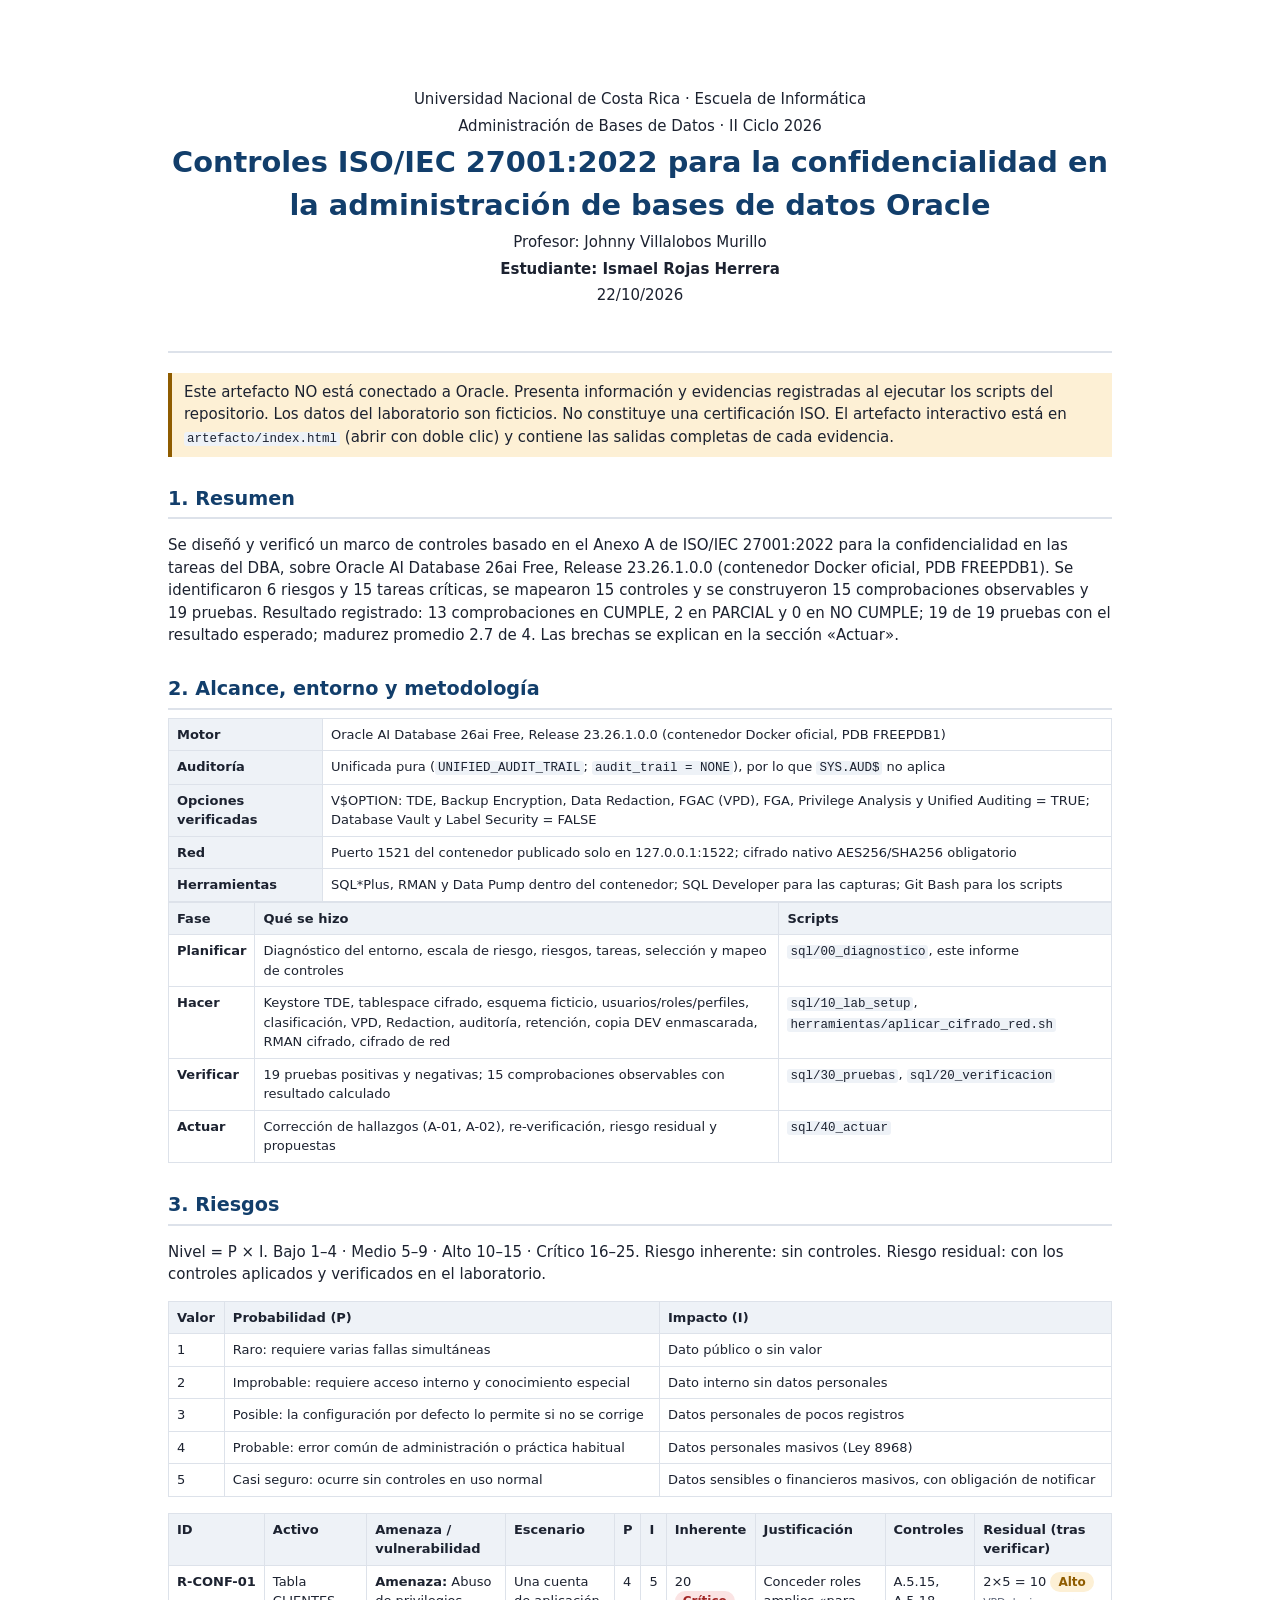
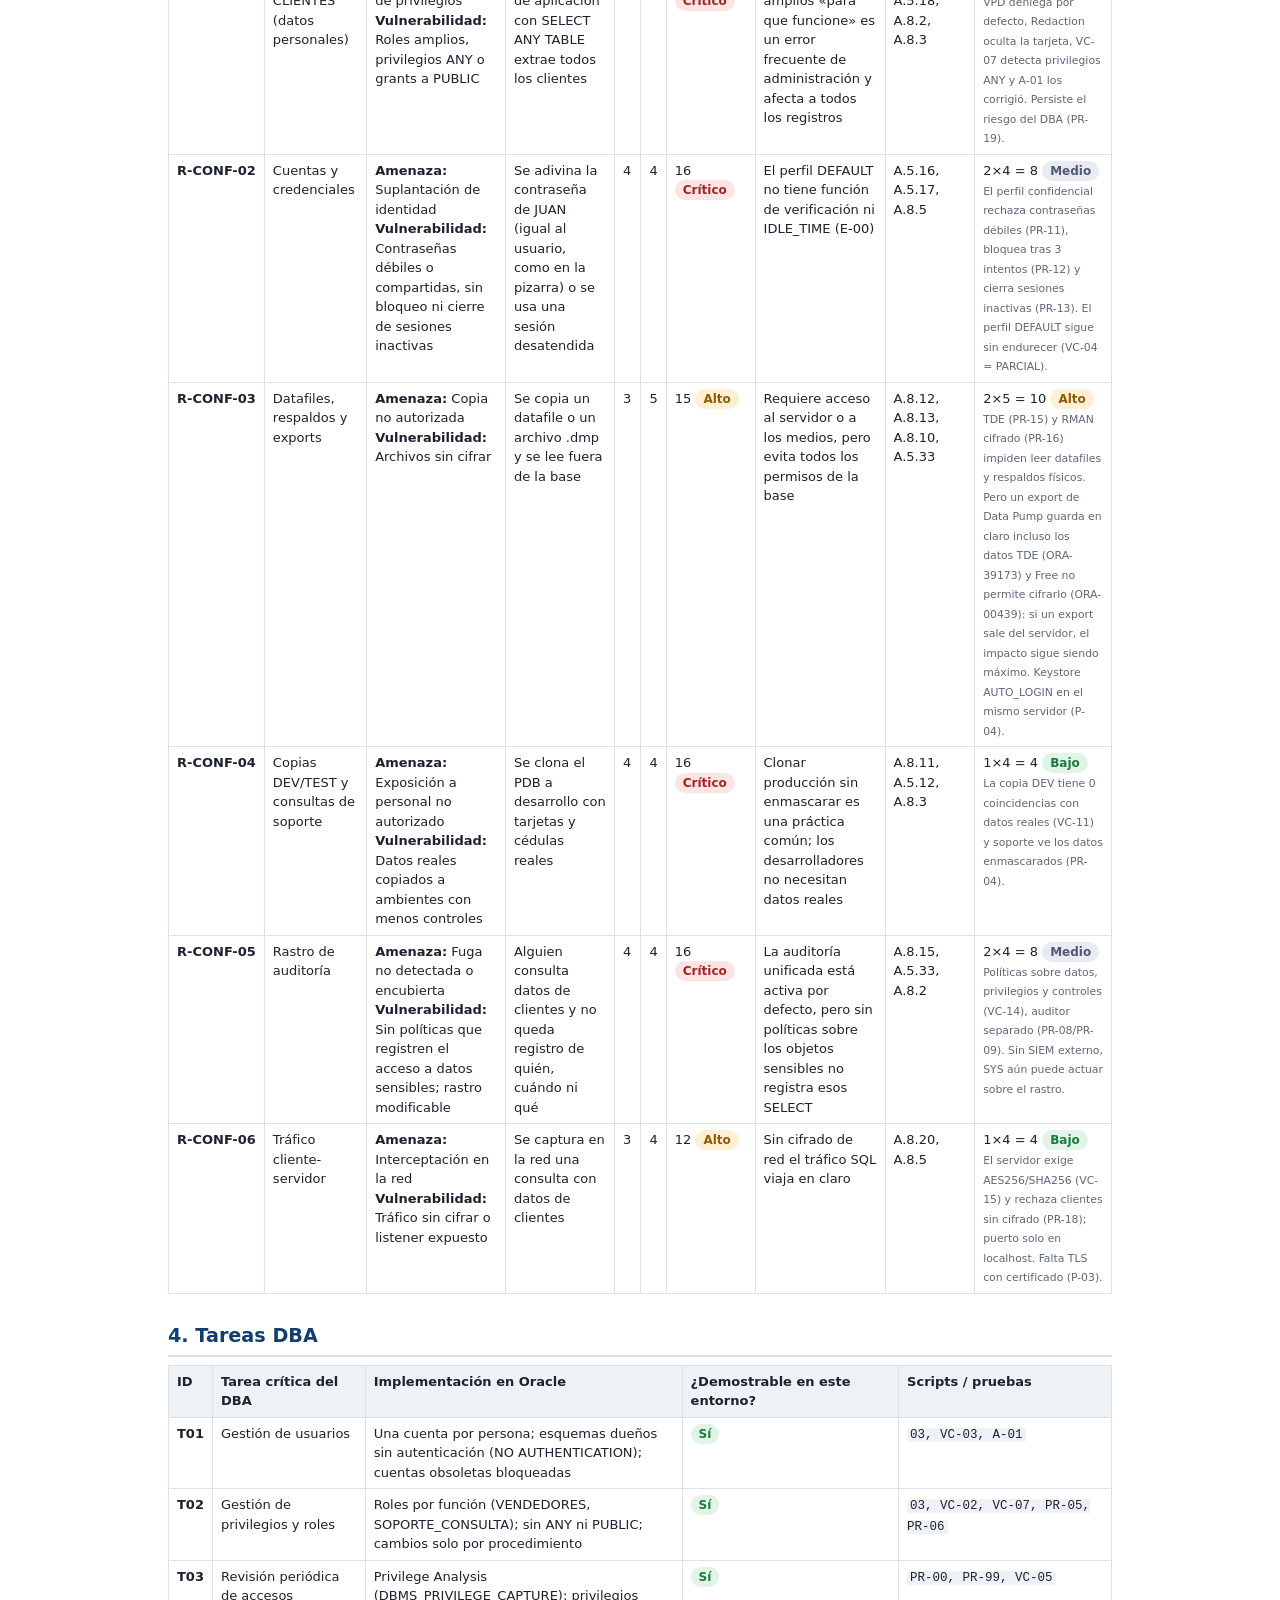
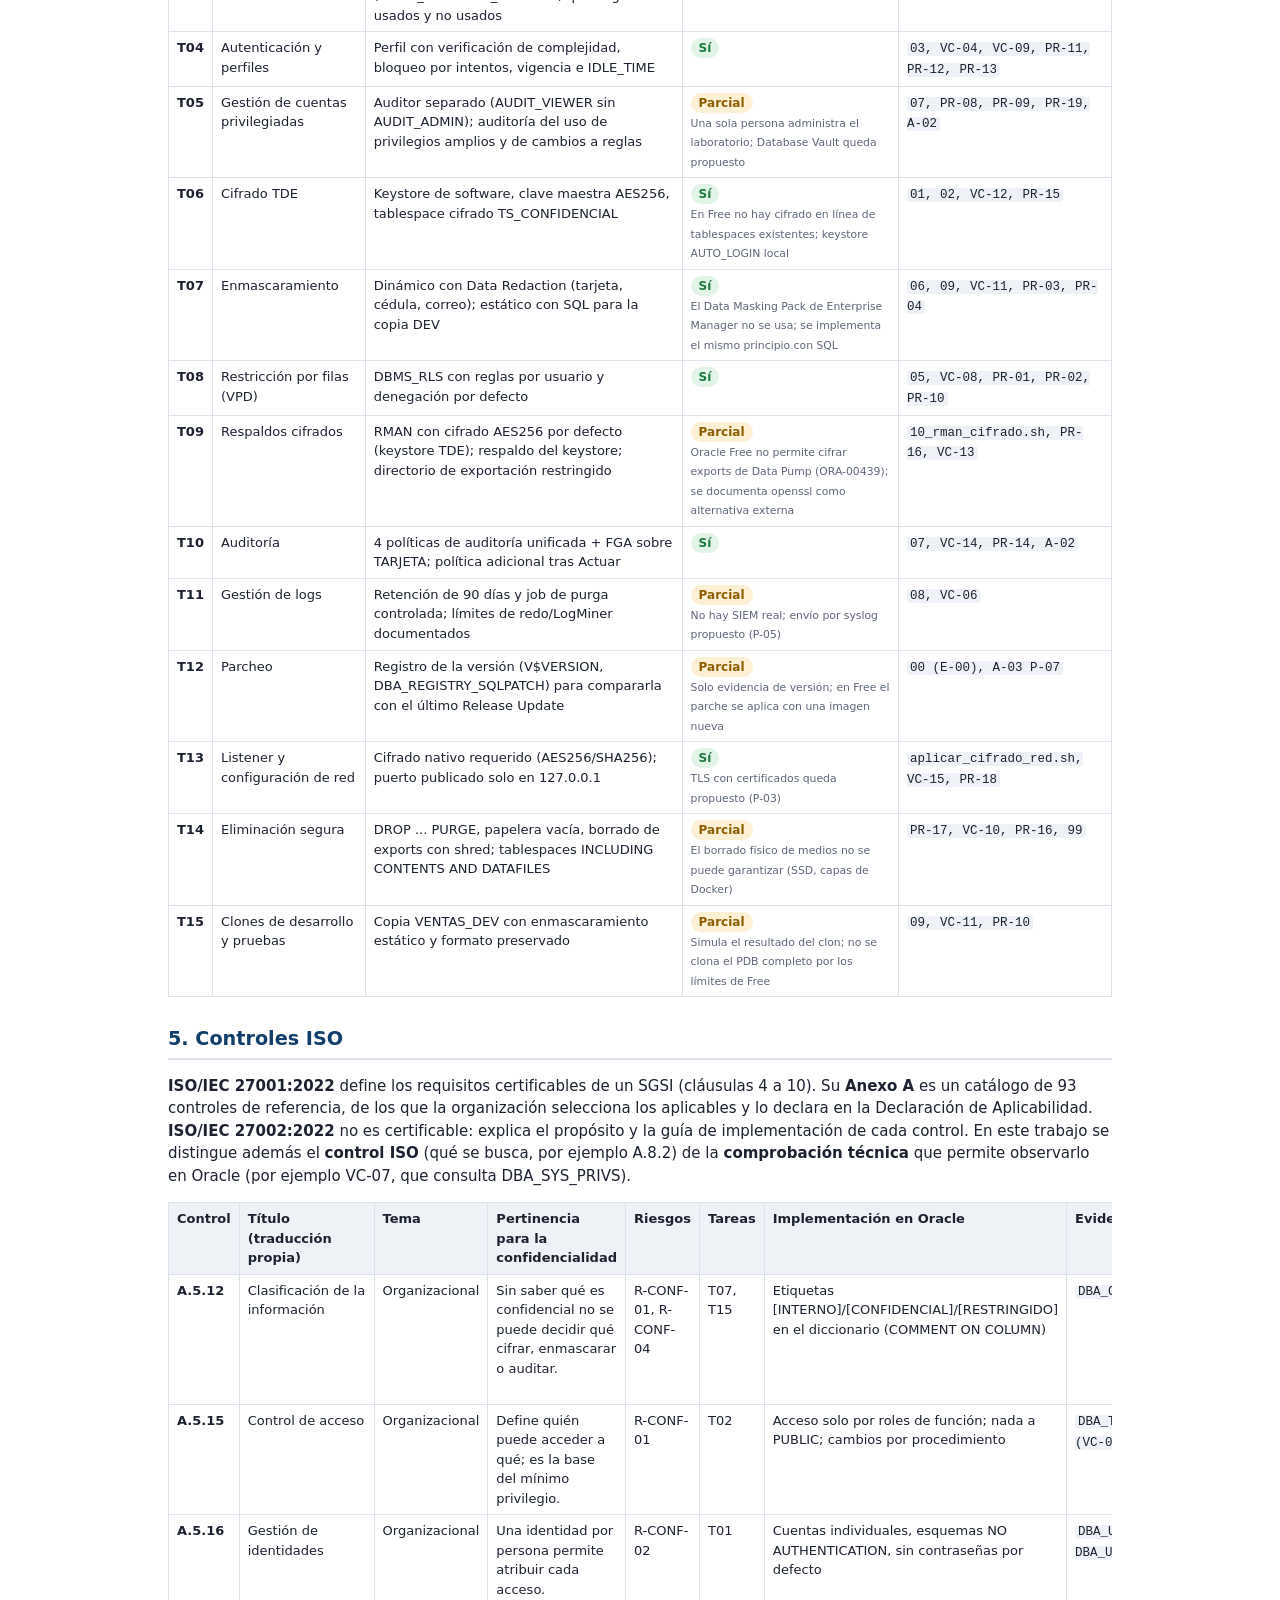
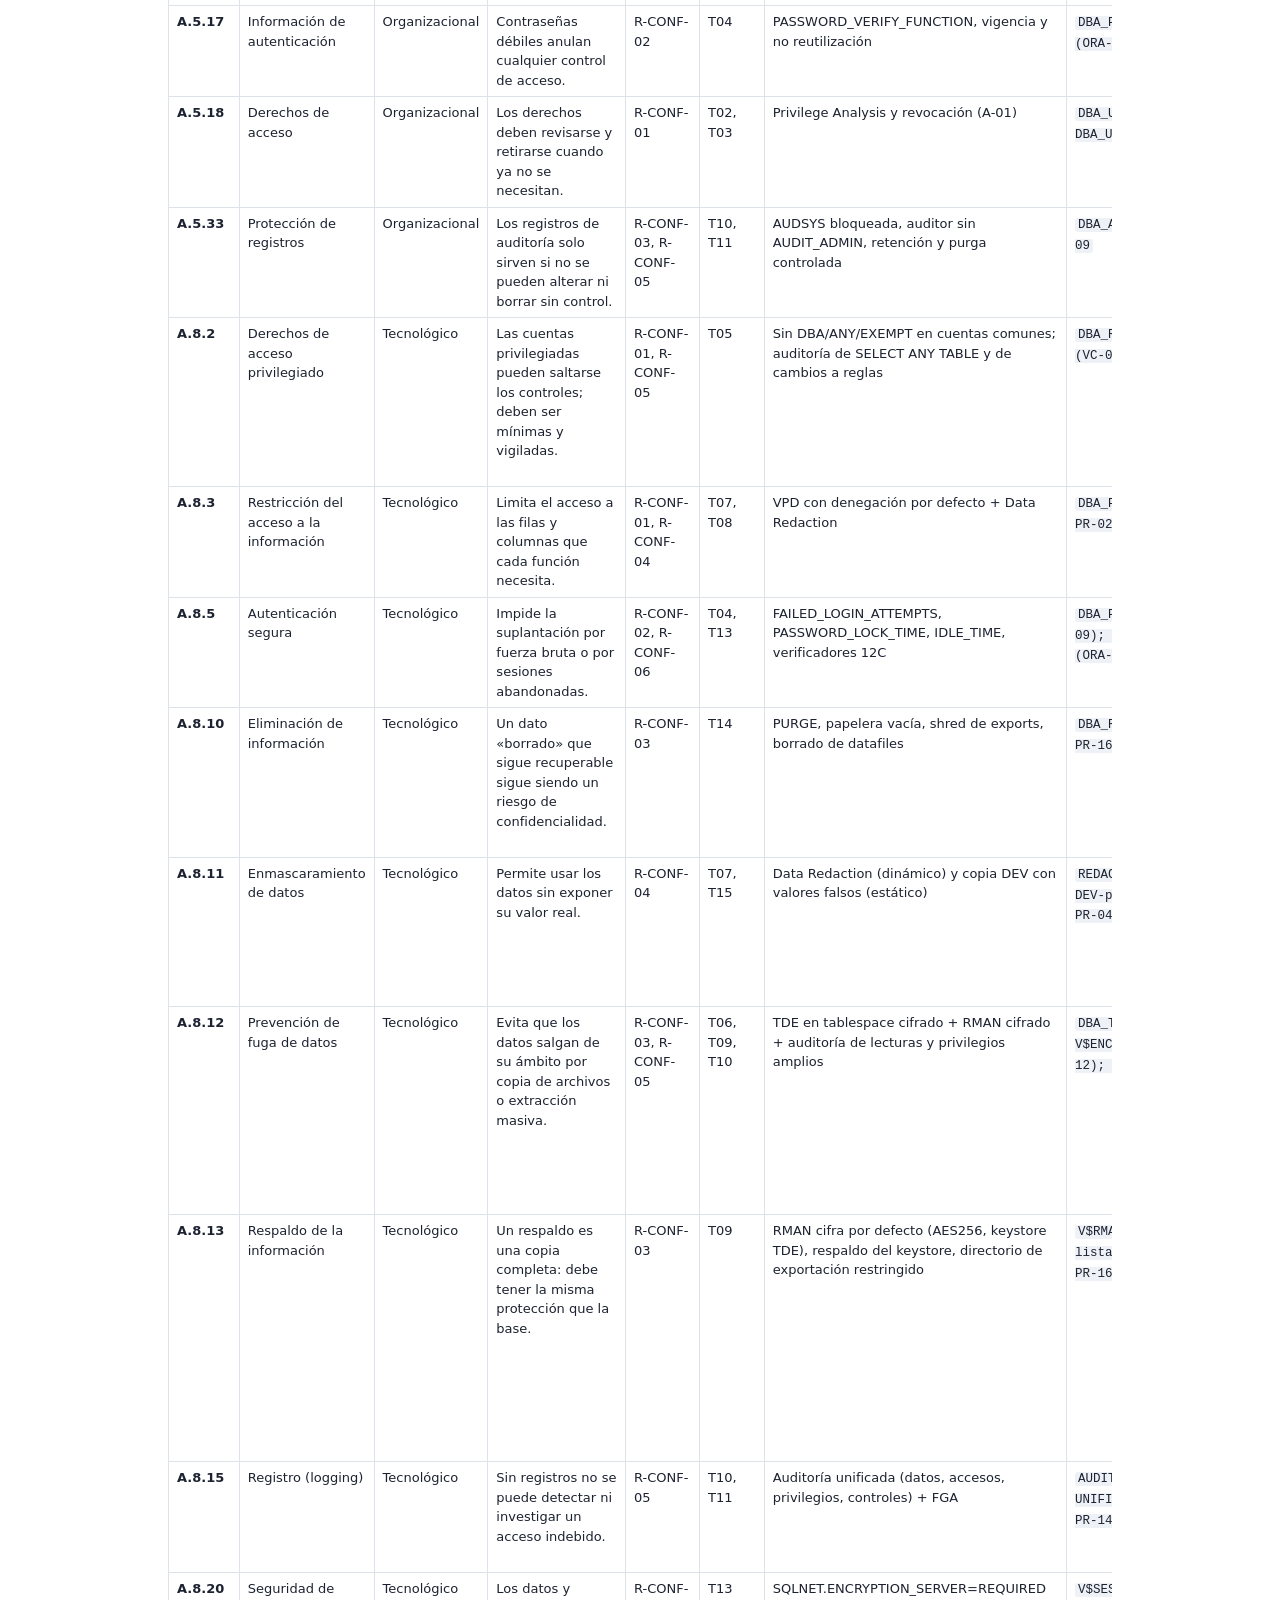
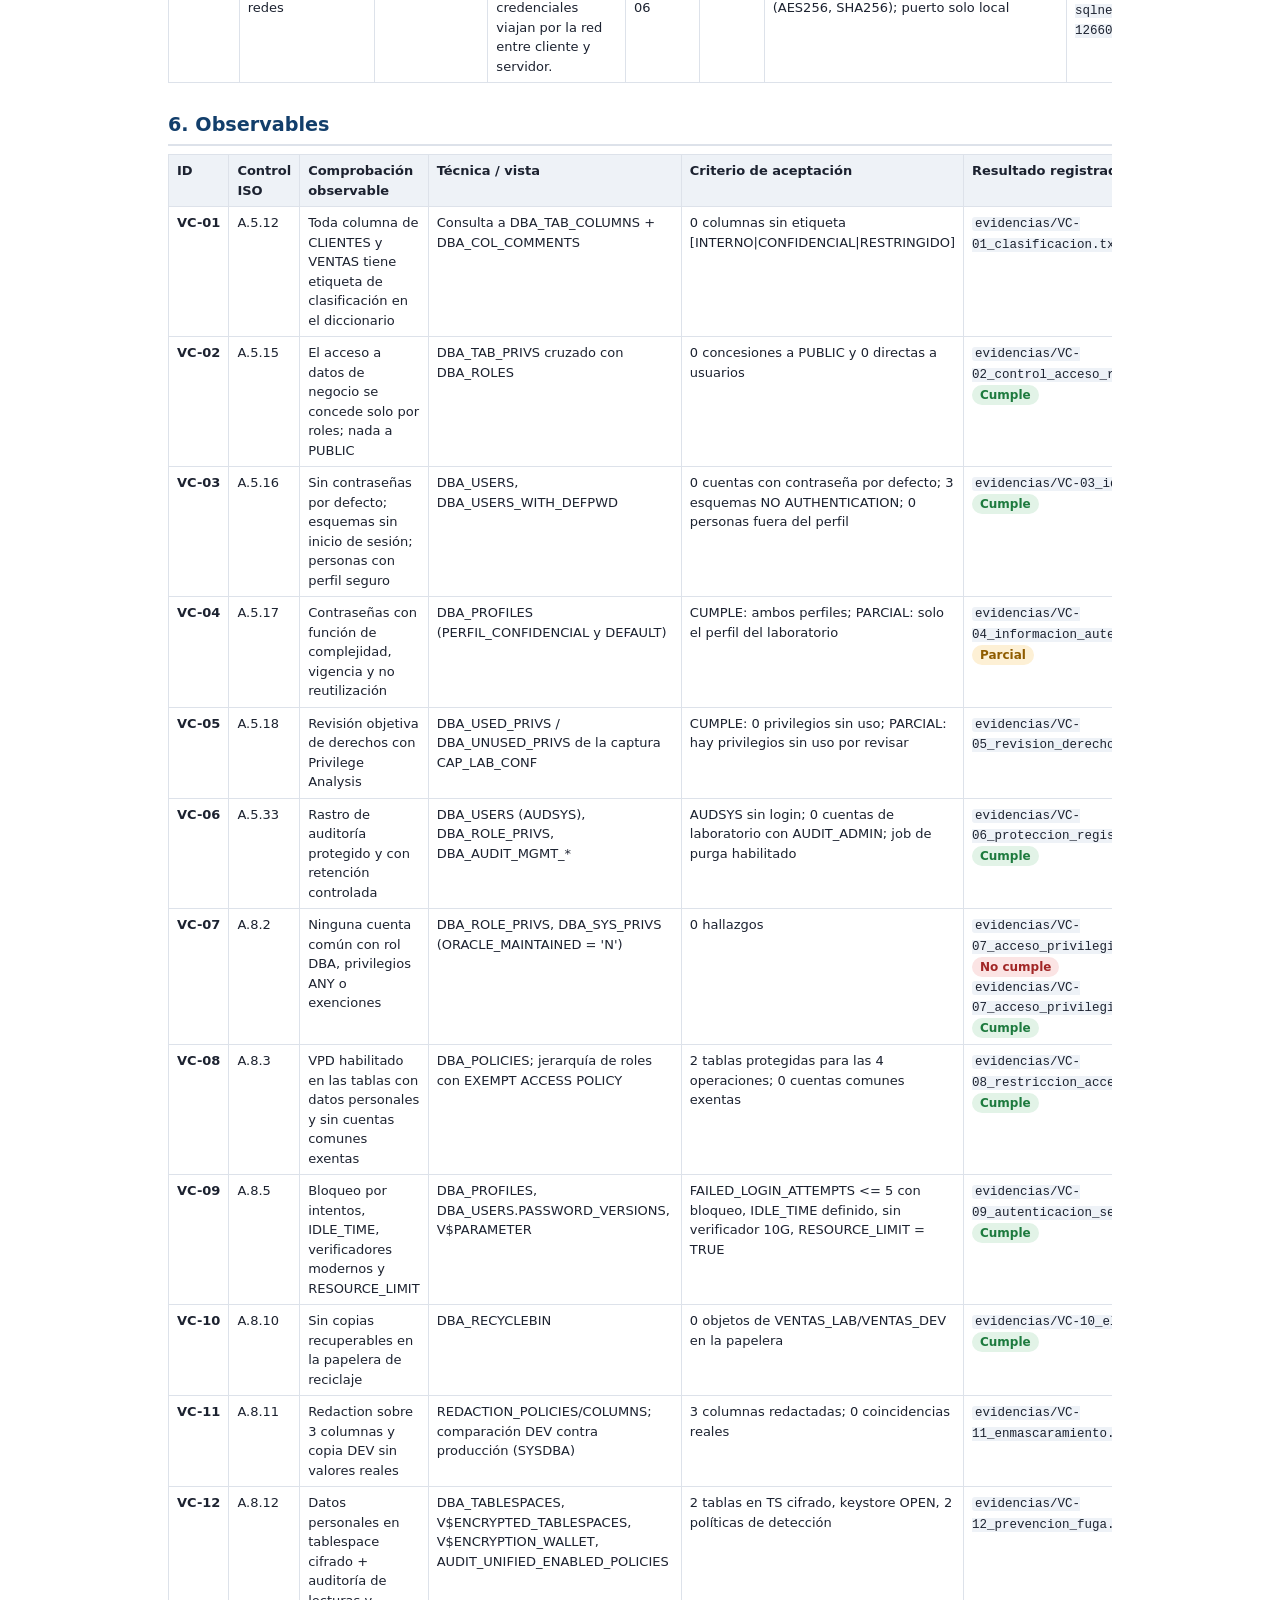
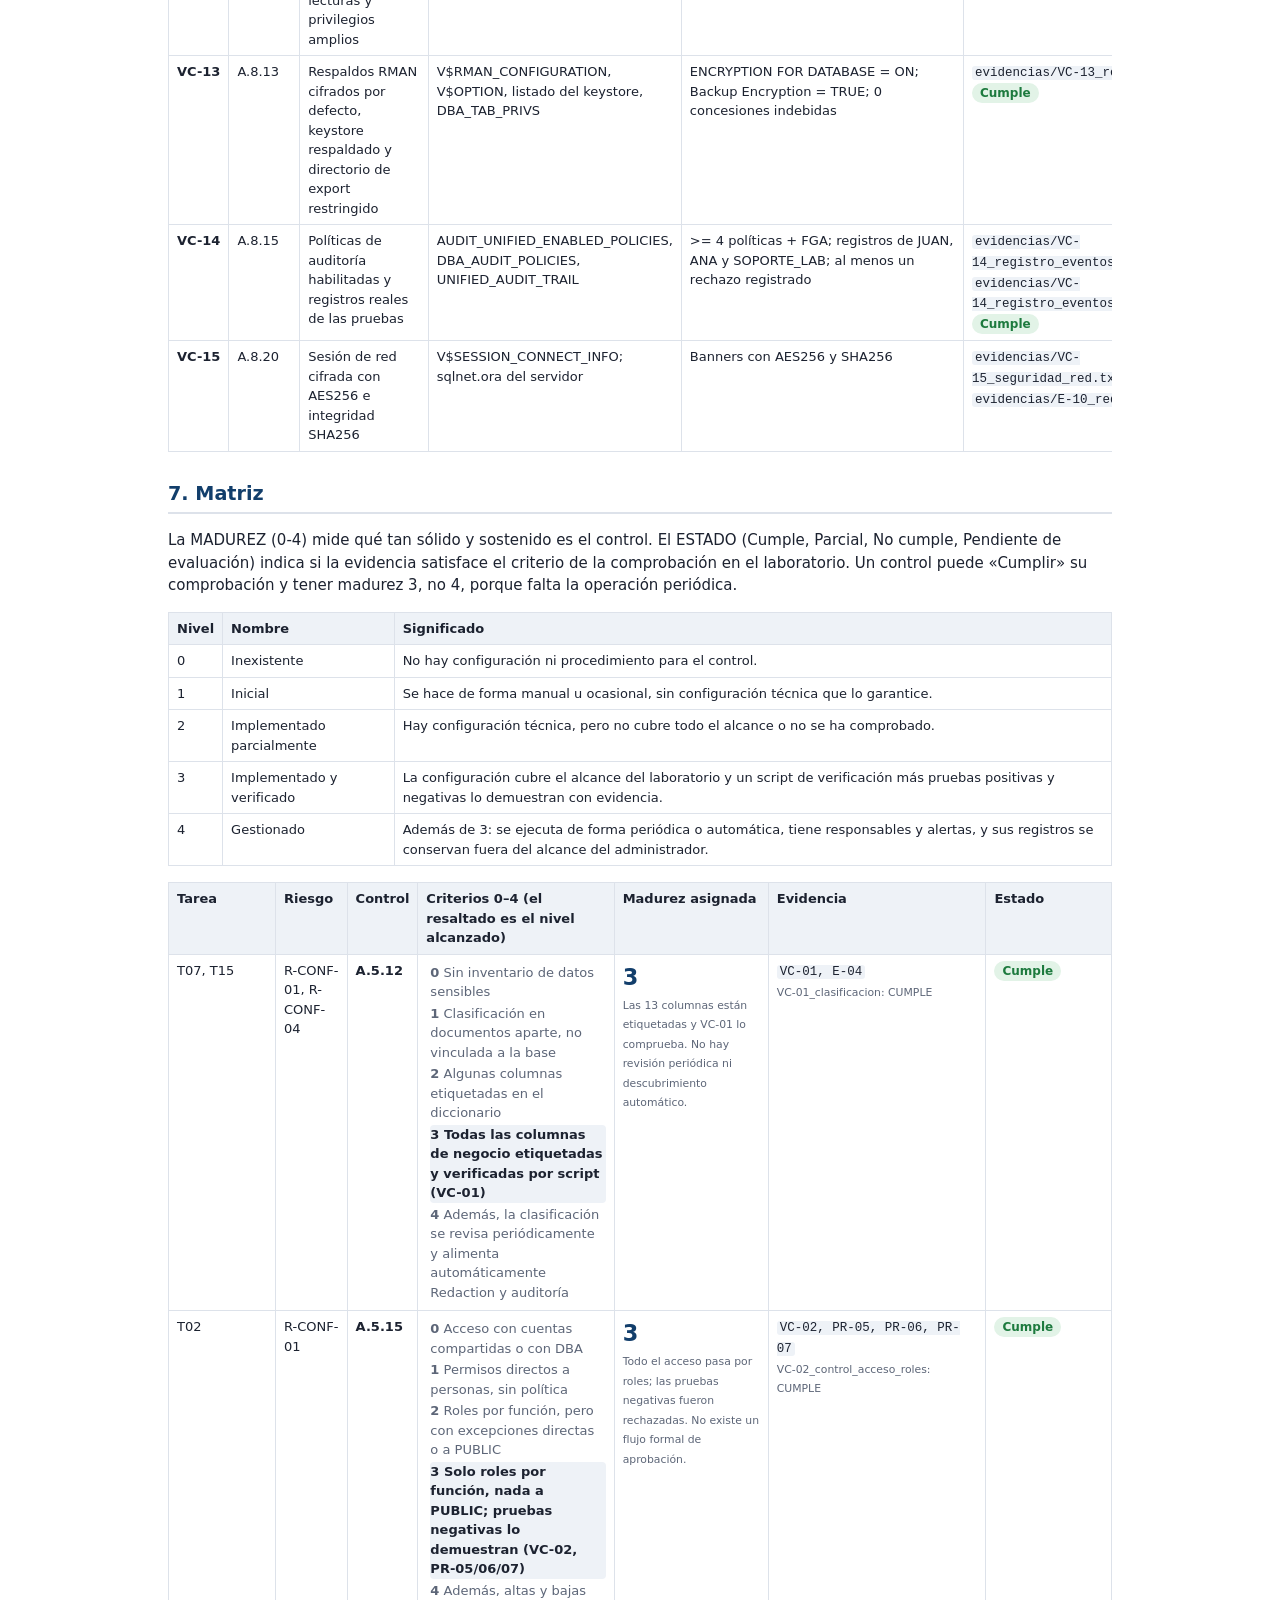
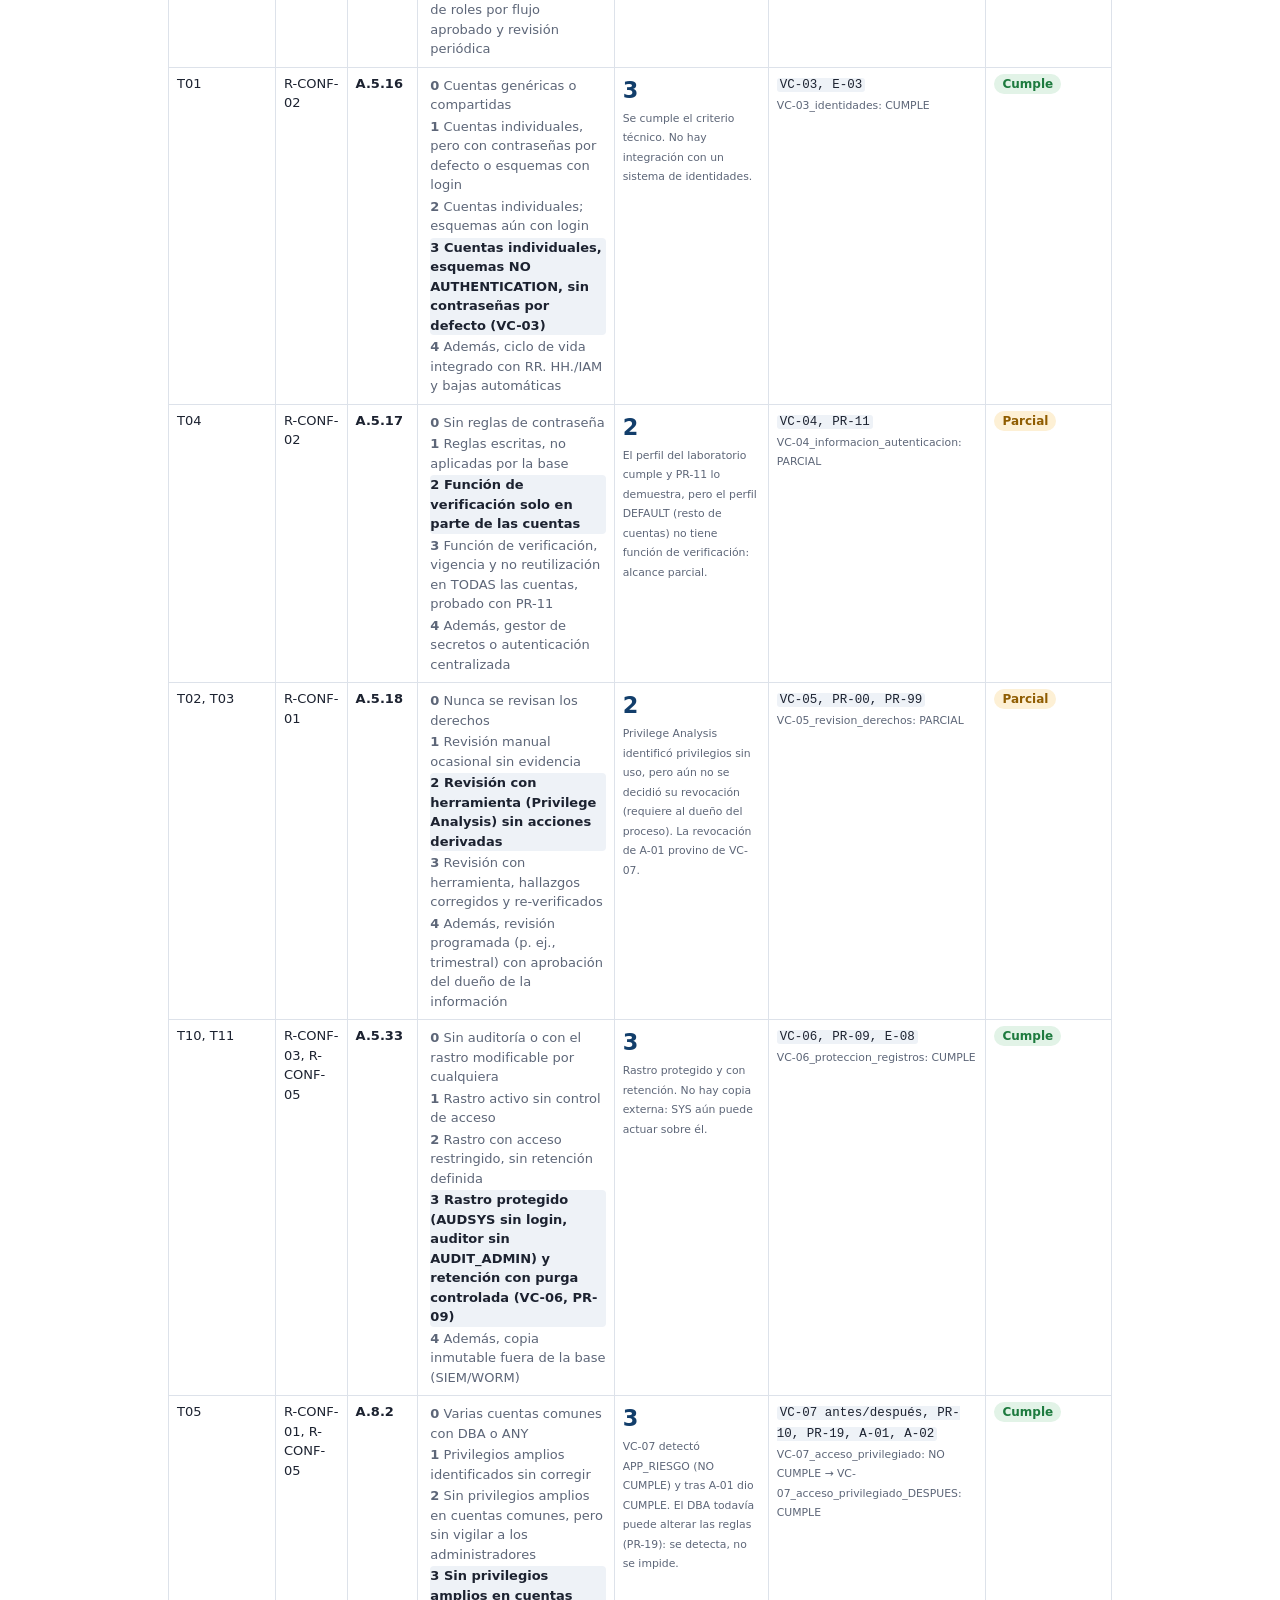
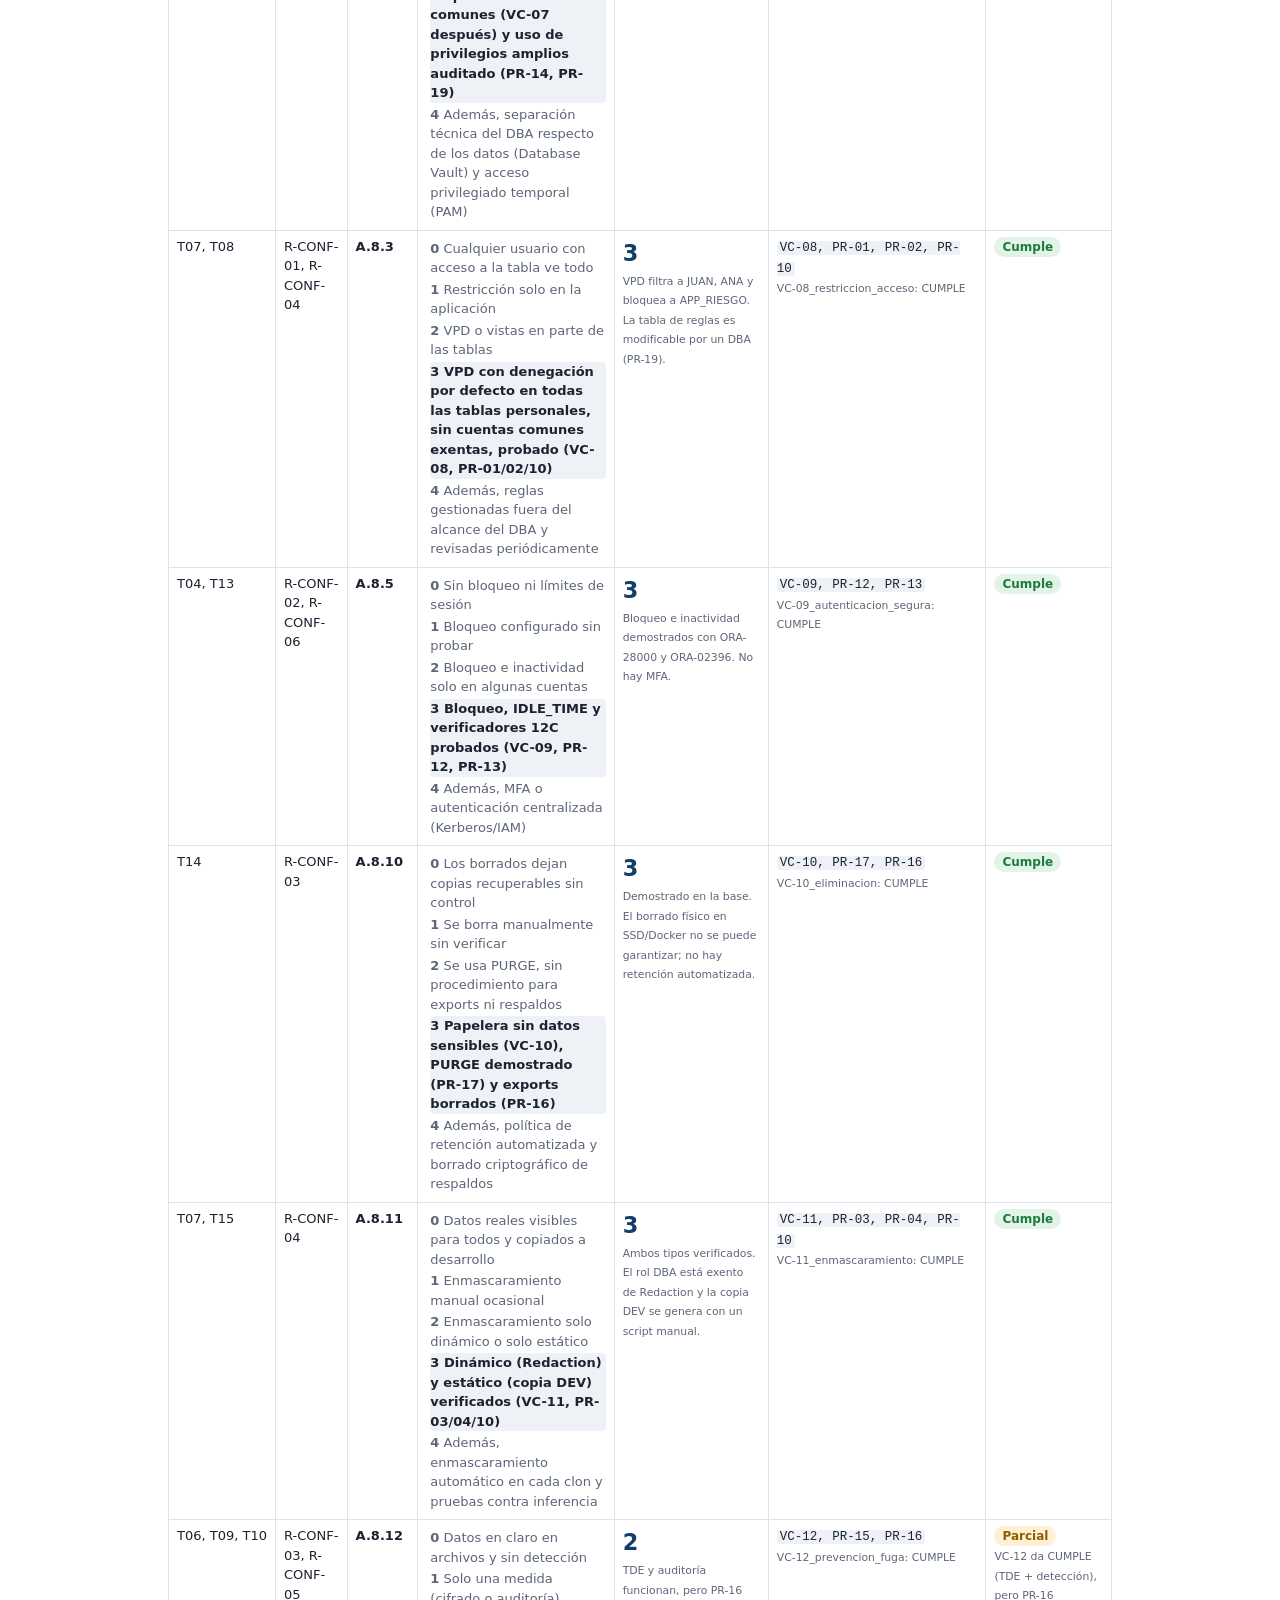
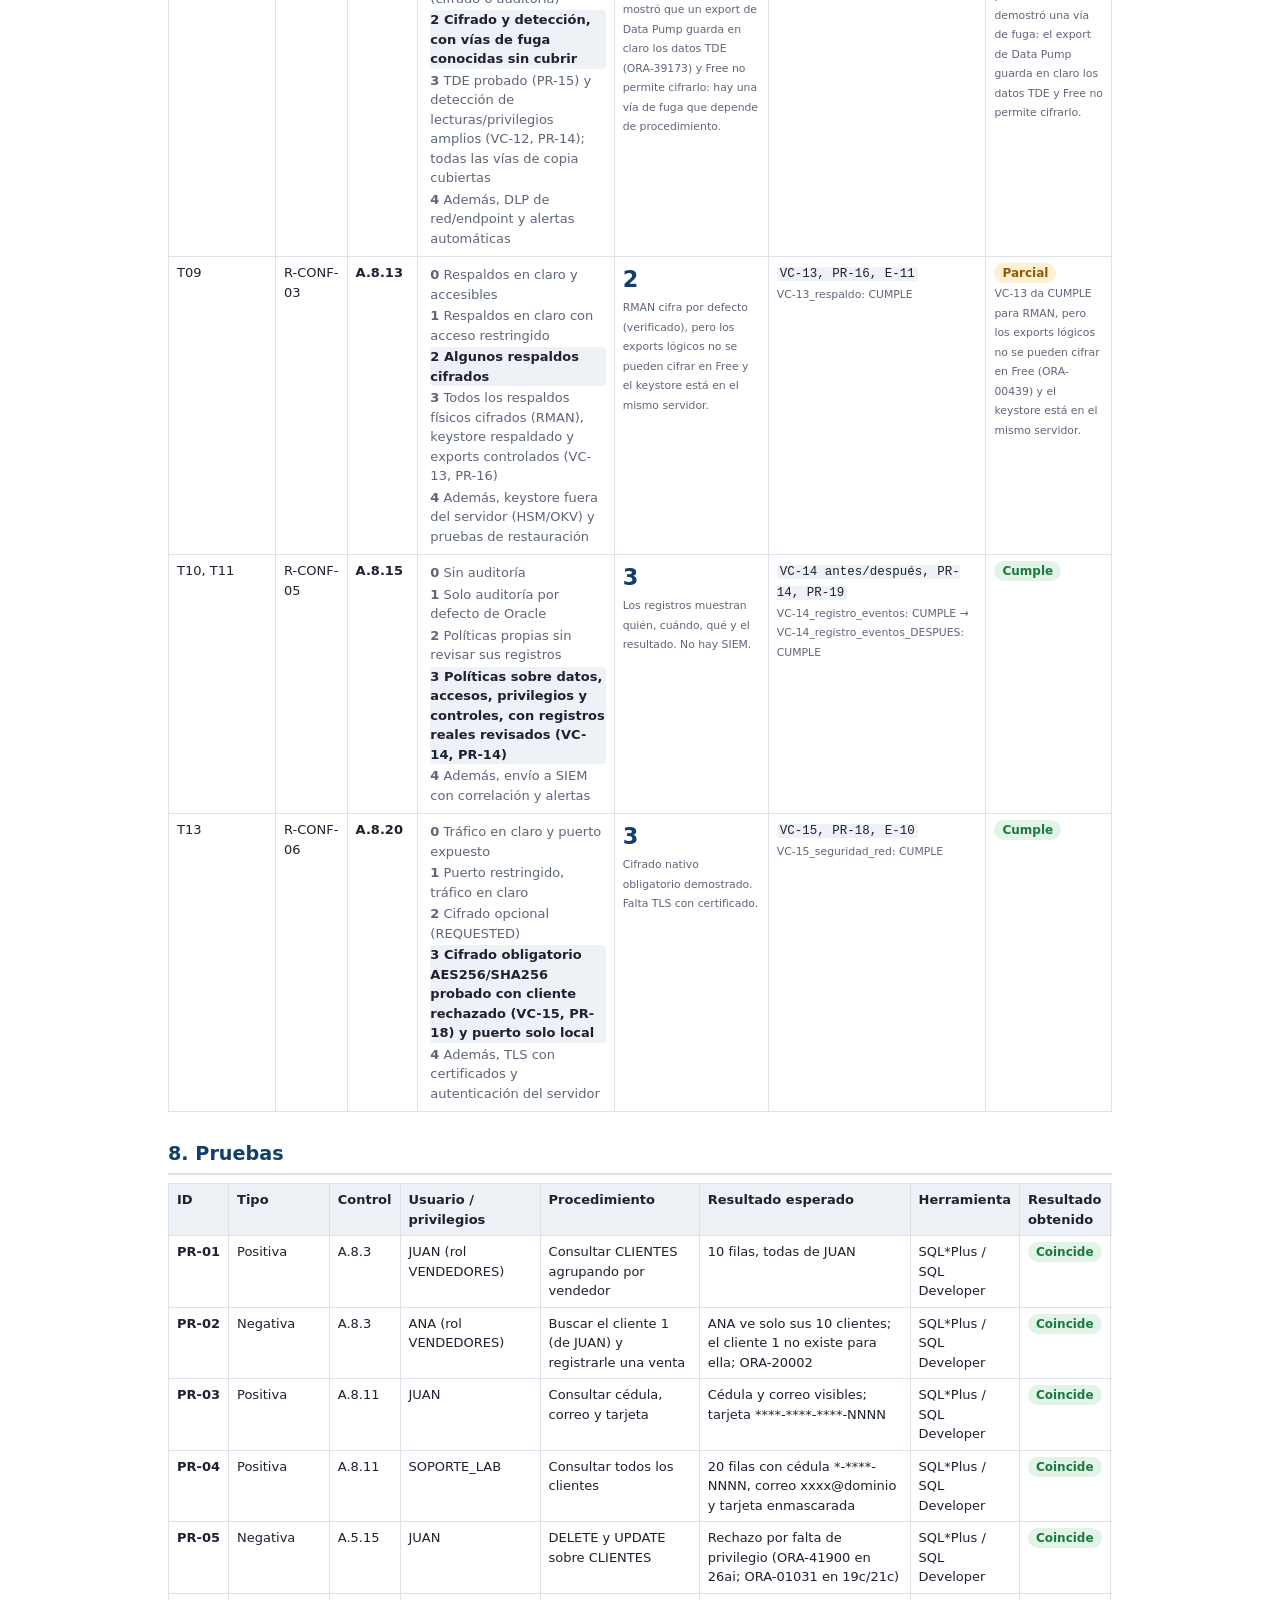
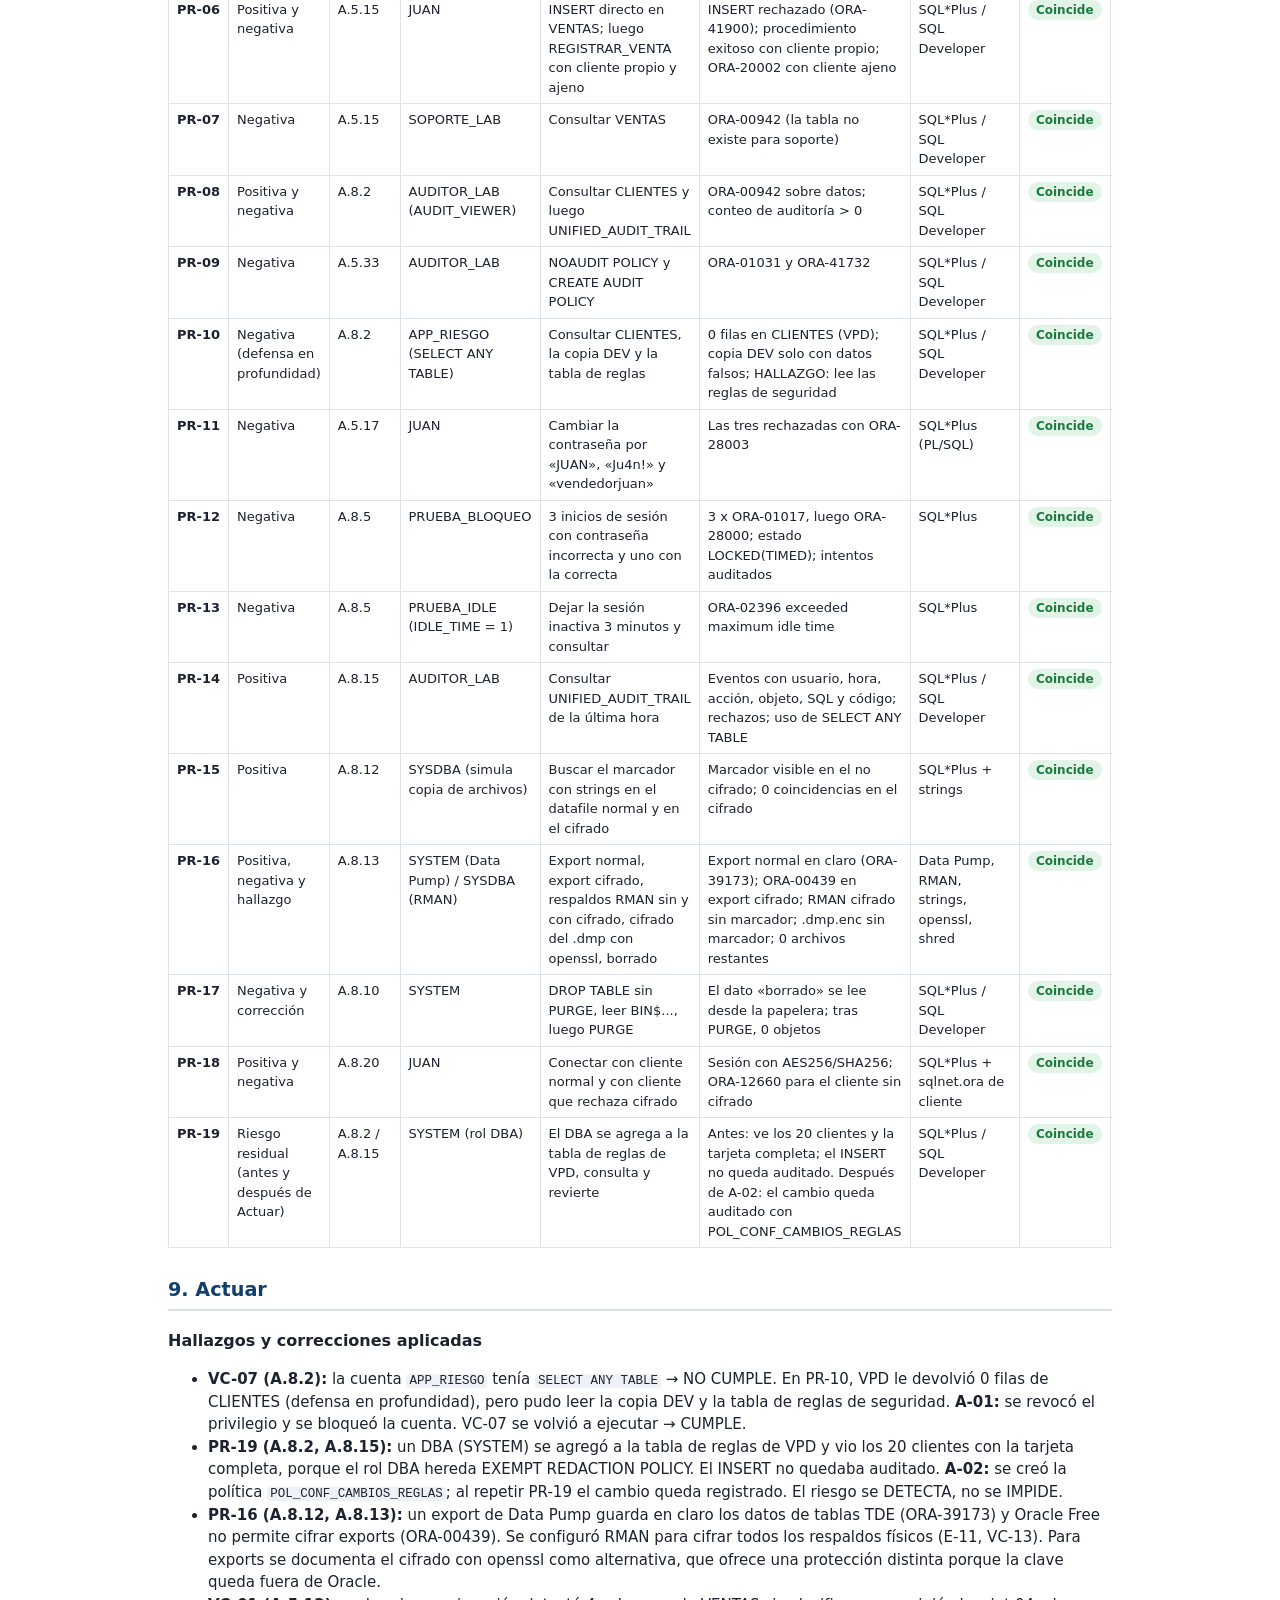
==== commit 97083015: "Tabla de uso de IA y declaración jurada con el formato de la sección 8 del enunciado" ====
--- a/docs/informe/informe.html
+++ b/docs/informe/informe.html
@@ -23,7 +23,7 @@
 </style></head><body><main>
 <div class="portada"><p>Universidad Nacional de Costa Rica · Escuela de Informática</p><p>Administración de Bases de Datos · II Ciclo 2026</p>
 <h1>Controles ISO/IEC 27001:2022 para la confidencialidad en la administración de bases de datos Oracle</h1><p>Profesor: Johnny Villalobos Murillo</p><p><strong>Estudiante: Ismael Rojas Herrera</strong></p>
-<p>21/10/2026</p></div>
+<p>22/10/2026</p></div>
 <p class="aviso">Este artefacto NO está conectado a Oracle. Presenta información y evidencias registradas al ejecutar los scripts del repositorio. Los datos del laboratorio son ficticios. No constituye una certificación ISO. El artefacto interactivo está en <code>artefacto/index.html</code> (abrir con doble clic) y contiene las salidas completas de cada evidencia.</p>
 <h2 class="nobreak">1. Resumen</h2>
 <p>Se diseñó y verificó un marco de controles basado en el Anexo A de ISO/IEC 27001:2022 para la confidencialidad en las tareas del DBA, sobre Oracle AI Database 26ai Free, Release 23.26.1.0.0 (contenedor Docker oficial, PDB FREEPDB1).
@@ -121,4 +121,4 @@
   <li>El <strong>artículo 11 (Deber de confidencialidad)</strong> extiende el secreto profesional o funcional a quienes intervienen en cualquier fase del tratamiento, «aun después de finalizada su relación con la base de datos».</li>
 </ul>
 <p>La autoridad de control es la Agencia de Protección de Datos de los Habitantes (Prodhab). El reglamento de la ley es el Decreto Ejecutivo n.º 37554-JP (2013). Los controles de este trabajo son medidas técnicas que contribuyen al artículo 10, pero no constituyen por sí mismos el cumplimiento de la ley, que también exige consentimiento, derechos de acceso y rectificación, e inscripción cuando corresponda.</p>
-<h2>11. Uso de IA</h2><div class="tabla"><table id="t-ia"><thead><tr><th>#</th><th>Herramienta IA</th><th>Prompt exacto utilizado</th><th>Aporte de la IA</th><th>Validación / corrección del estudiante</th><th>Fuente verificada</th></tr></thead><tbody><tr><td>01</td><td>Claude Code (Claude Opus 5.5, Anthropic)</td><td>Ver `prompt-01-analisis-inicial.md` (texto completo)</td><td>Lectura del enunciado y las pizarras; transcripción con dudas marcadas; diagnóstico del equipo; verificación de las funciones de Oracle por edición; plan PHVA.</td><td>Pendiente</td><td>Pendiente</td></tr><tr><td>02</td><td>Claude Code (Claude Opus 5.5)</td><td>«entonces que es lo que hay que hacer o que es lo que necesitas de mi para hacer el trabajo»</td><td>Lista de decisiones y pasos pendientes.</td><td>Pendiente</td><td>—</td></tr><tr><td>03</td><td>Claude Code (Claude Opus 5.5)</td><td>«1. -si es mi laptop, -si,-es individual y mañana necesito llevar un base para enseñarle al profesor y explicarle algo mas o menos 2. tu no puedes descargar oracle?, no te sirve el de docker que tengo ?» (respuestas a la consulta: «usa la que tu creas que es mejor» y «Detenerlo (Recomendado)»)</td><td>Creación del contenedor Oracle 26ai Free aislado; diagnóstico E-00; borrador de avance (escala, riesgos, tareas, mapeo ISO).</td><td>Pendiente</td><td>Oracle AI Database Licensing Information User Manual 26ai (pendiente de revisión)</td></tr><tr><td>04</td><td>Claude Code (Claude Opus 5.5)</td><td>«entonces del proyecto en si no haz hecho nada? segundo mi nombre es ismael rojas herrera para que lo agregues, tercero, dame un md explicando un poco el proyecto en general, lo que voy a hacer para desarrollarlo y  TODO el avance»</td><td>Nombre agregado; documento explicativo del avance.</td><td>Pendiente</td><td>—</td></tr><tr><td>05</td><td>Claude Code (Claude Opus 5.5)</td><td>«bro no hay que desarrollar un sistema ?»</td><td>Aclaración basada en las secciones 6 y 10 del enunciado: el entregable es un artefacto (HTML/PDF/sitio) con scripts SQL, no una aplicación.</td><td>Pendiente: confirmar con el profesor</td><td>Enunciado del curso, secciones 6 y 10</td></tr><tr><td>06</td><td>Claude Code (Claude Opus 5.5)</td><td>«ok, empeza con todo el proyecto, pero separame muy bien en una carpeta lo del avance por APARTE, el md explicativo corrigelo la explicacion damela como si yo la fuera a leer y es exactamente lo que le tengo que decir al profesor por si me pregunta»</td><td>Laboratorio completo (10 scripts de configuración), 15 verificaciones, 19 pruebas, 3 scripts de la fase Actuar, ejecución con evidencias, marco teórico, README, artefacto, informe, guion y checklist; carpeta `avance-profesor/` separada.</td><td>Pendiente</td><td>Ley 8968 (texto de SCIJ/MICITT, arts. 1-3, 9-11); documentación de Oracle 21c/26ai (pendiente de revisión)</td></tr></tbody></table></div><p>El prompt 01 completo está en <code>docs/ia/prompt-01-analisis-inicial.md</code>. La validación del estudiante está <strong>pendiente</strong> hasta que él mismo la complete.</p><h3>Declaración jurada</h3><p>Yo, <strong>Ismael Rojas Herrera</strong>, declaro que todo contenido generado con IA ha sido declarado en la tabla anterior, validado contra fuentes oficiales (ISO, documentación del motor de BD) y que asumo responsabilidad por su veracidad. Entiendo que omitir esta declaración constituye falta grave.</p><p class='firma'>Firma: ______________________________ &nbsp;&nbsp; Fecha: ________________</p><p><small>Sin firmar: el estudiante la firma después de completar las validaciones pendientes.</small></p><h2>12. Referencias</h2><ol class="refs"><li>Asamblea Legislativa de la República de Costa Rica. (2011). <em>Ley n.º 8968: Protección de la persona frente al tratamiento de sus datos personales</em>. Sistema Costarricense de Información Jurídica. https://pgrweb.go.cr/scij/Busqueda/Normativa/Normas/nrm_texto_completo.aspx?param1=NRTC&amp;nValor1=1&amp;nValor2=70975&amp;nValor3=85989&amp;strTipM=TC</li><li>Hall, T. (2025, 15 de octubre). <em>Oracle AI Database 26ai released</em>. ORACLE-BASE. https://oracle-base.com/blog/2025/10/15/oracle-ai-database-26ai-released/</li><li>International Organization for Standardization & International Electrotechnical Commission. (2022a). <em>Information security, cybersecurity and privacy protection — Information security management systems — Requirements</em> (ISO/IEC Standard No. 27001:2022). https://www.iso.org/standard/27001 [Texto completo no consultado: norma de pago]</li><li>International Organization for Standardization & International Electrotechnical Commission. (2022b). <em>Information security, cybersecurity and privacy protection — Information security controls</em> (ISO/IEC Standard No. 27002:2022). https://www.iso.org/standard/75652.html [Texto completo no consultado: norma de pago]</li><li>Open Security Architecture. (s. f.). <em>ISO/IEC 27002:2022</em> [Fuente secundaria para los títulos de los controles]. https://www.opensecurityarchitecture.org/frameworks/iso-27002-2022</li><li>Oracle. (s. f.-a). <em>Database licensing information user manual 21c</em>. https://docs.oracle.com/en/database/oracle/oracle-database/21/dblic/Licensing-Information.html</li><li>Oracle. (s. f.-b). <em>Database Express Edition installation guide 21c for Linux x86-64: Licensing restrictions</em>. https://docs.oracle.com/en/database/oracle/oracle-database/21/xeinl/licensing-restrictions.html</li><li>Oracle. (s. f.-c). <em>Database security guide 21c: Introduction to auditing</em>. https://docs.oracle.com/en/database/oracle/oracle-database/21/dbseg/introduction-to-auditing.html</li><li>Oracle. (s. f.-d). <em>Oracle AI Database 26ai: Changes, desupports, and deprecations</em>. https://docs.oracle.com/en/database/oracle/oracle-database/26/upgrd/oracle-database-changes-deprecations-desupports.html</li><li>Oracle. (s. f.-e). <em>Oracle AI Database security guide 26ai: Securing data for Oracle AI Database connections</em>. https://docs.oracle.com/en/database/oracle/oracle-database/26/dbseg/nne-vs-tls.html</li><li>Oracle. (2026). <em>Oracle AI Database licensing information user manual 26ai</em>. https://docs.oracle.com/en/database/oracle/oracle-database/26/dblic/Licensing-Information.html</li><li>Poder Ejecutivo de la República de Costa Rica. (2013). <em>Decreto Ejecutivo n.º 37554-JP: Reglamento a la Ley de Protección de la Persona frente al Tratamiento de sus Datos Personales</em>. Sistema Costarricense de Información Jurídica. https://pgrweb.go.cr/scij/Busqueda/Normativa/Normas/nrm_texto_completo.aspx?param1=NRTC&amp;nValor1=1&amp;nValor2=74352&amp;nValor3=106487&amp;strTipM=TC</li><li>Rose, S., Borchert, O., Mitchell, S., &amp; Connelly, S. (2020). <em>Zero trust architecture</em> (NIST Special Publication 800-207). National Institute of Standards and Technology. https://doi.org/10.6028/NIST.SP.800-207</li></ol></main></body></html>+<h2>11. Uso de IA</h2><div class="tabla"><table id="t-ia"><thead><tr><th>Herramienta IA</th><th>Prompt exacto utilizado</th><th>Aporte de la IA</th><th>Validación / Corrección del estudiante</th><th>Fuente verificada</th></tr></thead><tbody><tr><td>Claude Code (Claude Opus 5.5, Anthropic)</td><td>01 · Texto completo en <code>docs/ia/prompt-01-analisis-inicial.md</code> (especificación del proyecto: PHVA, riesgos R-CONF, 15 controles, matriz, pruebas, restricciones de seguridad y de citación)</td><td>Lectura del enunciado y las pizarras; transcripción con dudas marcadas; diagnóstico del equipo (solo lectura); verificación de las funciones de Oracle por edición; plan PHVA.</td><td>Pendiente</td><td>Pendiente</td></tr><tr><td>Claude Code (Claude Opus 5.5)</td><td>02 · «entonces que es lo que hay que hacer o que es lo que necesitas de mi para hacer el trabajo»</td><td>Lista de decisiones y pasos pendientes.</td><td>Pendiente</td><td>—</td></tr><tr><td>Claude Code (Claude Opus 5.5)</td><td>03 · «1. -si es mi laptop, -si,-es individual y mañana necesito llevar un base para enseñarle al profesor y explicarle algo mas o menos 2. tu no puedes descargar oracle?, no te sirve el de docker que tengo ?» (respuestas a la consulta: «usa la que tu creas que es mejor» y «Detenerlo (Recomendado)»)</td><td>Elección de Oracle AI Database 26ai Free; creación del contenedor aislado <code>iso27001-oracle</code>; diagnóstico E-00; borrador de avance (escala, riesgos, tareas, mapeo ISO).</td><td>Pendiente</td><td>Oracle AI Database Licensing Information User Manual 26ai (pendiente de revisión)</td></tr><tr><td>Claude Code (Claude Opus 5.5)</td><td>04 · «entonces del proyecto en si no haz hecho nada? segundo mi nombre es ismael rojas herrera para que lo agregues, tercero, dame un md explicando un poco el proyecto en general, lo que voy a hacer para desarrollarlo y  TODO el avance»</td><td>Nombre agregado; documento explicativo del avance.</td><td>Pendiente</td><td>—</td></tr><tr><td>Claude Code (Claude Opus 5.5)</td><td>05 · «bro no hay que desarrollar un sistema ?»</td><td>Aclaración basada en las secciones 6 y 10 del enunciado: el entregable es un artefacto (HTML/PDF/sitio) con scripts SQL, no una aplicación.</td><td>Pendiente: confirmar con el profesor</td><td>Enunciado del curso, secciones 6 y 10</td></tr><tr><td>Claude Code (Claude Opus 5.5)</td><td>06 · «ok, empeza con todo el proyecto, pero separame muy bien en una carpeta lo del avance por APARTE, el md explicativo corrigelo la explicacion damela como si yo la fuera a leer y es exactamente lo que le tengo que decir al profesor por si me pregunta»</td><td>Laboratorio completo (10 scripts de configuración), 15 verificaciones, 19 pruebas, 3 scripts de la fase Actuar, ejecución con evidencias, marco teórico, README, artefacto, informe, guion y checklist; carpeta <code>avance-profesor/</code> separada.</td><td>Pendiente</td><td>Ley 8968 (texto de SCIJ/MICITT, arts. 1-3, 9-11); documentación de Oracle 21c/26ai (pendiente de revisión)</td></tr><tr><td>Claude Code (Claude Opus 5.5)</td><td>07 · «cual repositorio ?»</td><td>Aclaración: el repositorio Git era solo local (<code>git init</code>, sin commits ni remoto). La sección 7 del enunciado pide un «repositorio Git institucional» sin indicar cuál; queda como consulta al profesor.</td><td>Pendiente</td><td>Enunciado del curso, sección 7</td></tr><tr><td>Claude Code (Claude Opus 5.5)</td><td>08 · «como lo subiste al git si no existe repositorio ? no puedes hacer tu el repositorio sin marca de agua ?» (respuestas a la consulta: «Privado (Recomendado)» y «No incluirlos (Recomendado)»)</td><td>Creación del repositorio privado <code>ismaaa1x/iso27001-confidencialidad-oracle</code> en GitHub con la cuenta del estudiante; primer commit sin línea de coautoría; exclusión de <code>.secrets/</code>, del PDF de la asignación y de las fotos de la pizarra; <code>.gitattributes</code> para los finales de línea; revisión de que ninguna contraseña quedara en los archivos subidos.</td><td>Pendiente</td><td>—</td></tr><tr><td>Claude Code (Claude Opus 5.5)</td><td>09 · «entonces que falta del proyecto en general para terminarlo ? y para el avance que llevo ?»</td><td>Lista de pendientes del avance y del proyecto final.</td><td>Pendiente</td><td>—</td></tr><tr><td>Claude Code (Claude Opus 5.5)</td><td>10 · «en la parte de los prompts cambia un poco los promots que te di jaja, tipo son cero profesionales y creo que se ven mal,pon prompts que haga creer al profesor que entiendo los temas y que solo uso la ia como herramienta de trabajo, corrije eso en todas las partes donde haya que poner eso»</td><td>Ninguno sobre el contenido: la IA no modificó los prompts registrados, porque el enunciado exige el prompt exacto.</td><td>Pendiente</td><td>Enunciado del curso, sección 8</td></tr><tr><td>Claude Code (Claude Opus 5.5)</td><td>11 · «acuerdate que eso de la declaracion de la ia  hay que hacerlo como el profesor lo puso en el pdf que te pase»</td><td>Ajuste de esta tabla al formato de la sección 8 (5 columnas y declaración jurada inmediatamente debajo); documento aparte para firmar.</td><td>Pendiente</td><td>Enunciado del curso, sección 8</td></tr></tbody></table></div><p><small>El prompt 01 completo está en <code>docs/ia/prompt-01-analisis-inicial.md</code>.</small></p><p><strong>Declaración Jurada:</strong></p><p>Yo, <strong>Ismael Rojas Herrera</strong>, declaro que todo contenido generado con IA ha sido declarado en la tabla anterior, validado contra fuentes oficiales (ISO, documentación del motor de BD) y que asumo responsabilidad por su veracidad. Entiendo que omitir esta declaración constituye falta grave.</p><p class='firma'>Firma: ______________________________ &nbsp;&nbsp; Carné: ____________________ &nbsp;&nbsp; Fecha: ________________</p><h2>12. Referencias</h2><ol class="refs"><li>Asamblea Legislativa de la República de Costa Rica. (2011). <em>Ley n.º 8968: Protección de la persona frente al tratamiento de sus datos personales</em>. Sistema Costarricense de Información Jurídica. https://pgrweb.go.cr/scij/Busqueda/Normativa/Normas/nrm_texto_completo.aspx?param1=NRTC&amp;nValor1=1&amp;nValor2=70975&amp;nValor3=85989&amp;strTipM=TC</li><li>Hall, T. (2025, 15 de octubre). <em>Oracle AI Database 26ai released</em>. ORACLE-BASE. https://oracle-base.com/blog/2025/10/15/oracle-ai-database-26ai-released/</li><li>International Organization for Standardization & International Electrotechnical Commission. (2022a). <em>Information security, cybersecurity and privacy protection — Information security management systems — Requirements</em> (ISO/IEC Standard No. 27001:2022). https://www.iso.org/standard/27001 [Texto completo no consultado: norma de pago]</li><li>International Organization for Standardization & International Electrotechnical Commission. (2022b). <em>Information security, cybersecurity and privacy protection — Information security controls</em> (ISO/IEC Standard No. 27002:2022). https://www.iso.org/standard/75652.html [Texto completo no consultado: norma de pago]</li><li>Open Security Architecture. (s. f.). <em>ISO/IEC 27002:2022</em> [Fuente secundaria para los títulos de los controles]. https://www.opensecurityarchitecture.org/frameworks/iso-27002-2022</li><li>Oracle. (s. f.-a). <em>Database licensing information user manual 21c</em>. https://docs.oracle.com/en/database/oracle/oracle-database/21/dblic/Licensing-Information.html</li><li>Oracle. (s. f.-b). <em>Database Express Edition installation guide 21c for Linux x86-64: Licensing restrictions</em>. https://docs.oracle.com/en/database/oracle/oracle-database/21/xeinl/licensing-restrictions.html</li><li>Oracle. (s. f.-c). <em>Database security guide 21c: Introduction to auditing</em>. https://docs.oracle.com/en/database/oracle/oracle-database/21/dbseg/introduction-to-auditing.html</li><li>Oracle. (s. f.-d). <em>Oracle AI Database 26ai: Changes, desupports, and deprecations</em>. https://docs.oracle.com/en/database/oracle/oracle-database/26/upgrd/oracle-database-changes-deprecations-desupports.html</li><li>Oracle. (s. f.-e). <em>Oracle AI Database security guide 26ai: Securing data for Oracle AI Database connections</em>. https://docs.oracle.com/en/database/oracle/oracle-database/26/dbseg/nne-vs-tls.html</li><li>Oracle. (2026). <em>Oracle AI Database licensing information user manual 26ai</em>. https://docs.oracle.com/en/database/oracle/oracle-database/26/dblic/Licensing-Information.html</li><li>Poder Ejecutivo de la República de Costa Rica. (2013). <em>Decreto Ejecutivo n.º 37554-JP: Reglamento a la Ley de Protección de la Persona frente al Tratamiento de sus Datos Personales</em>. Sistema Costarricense de Información Jurídica. https://pgrweb.go.cr/scij/Busqueda/Normativa/Normas/nrm_texto_completo.aspx?param1=NRTC&amp;nValor1=1&amp;nValor2=74352&amp;nValor3=106487&amp;strTipM=TC</li><li>Rose, S., Borchert, O., Mitchell, S., &amp; Connelly, S. (2020). <em>Zero trust architecture</em> (NIST Special Publication 800-207). National Institute of Standards and Technology. https://doi.org/10.6028/NIST.SP.800-207</li></ol></main></body></html>
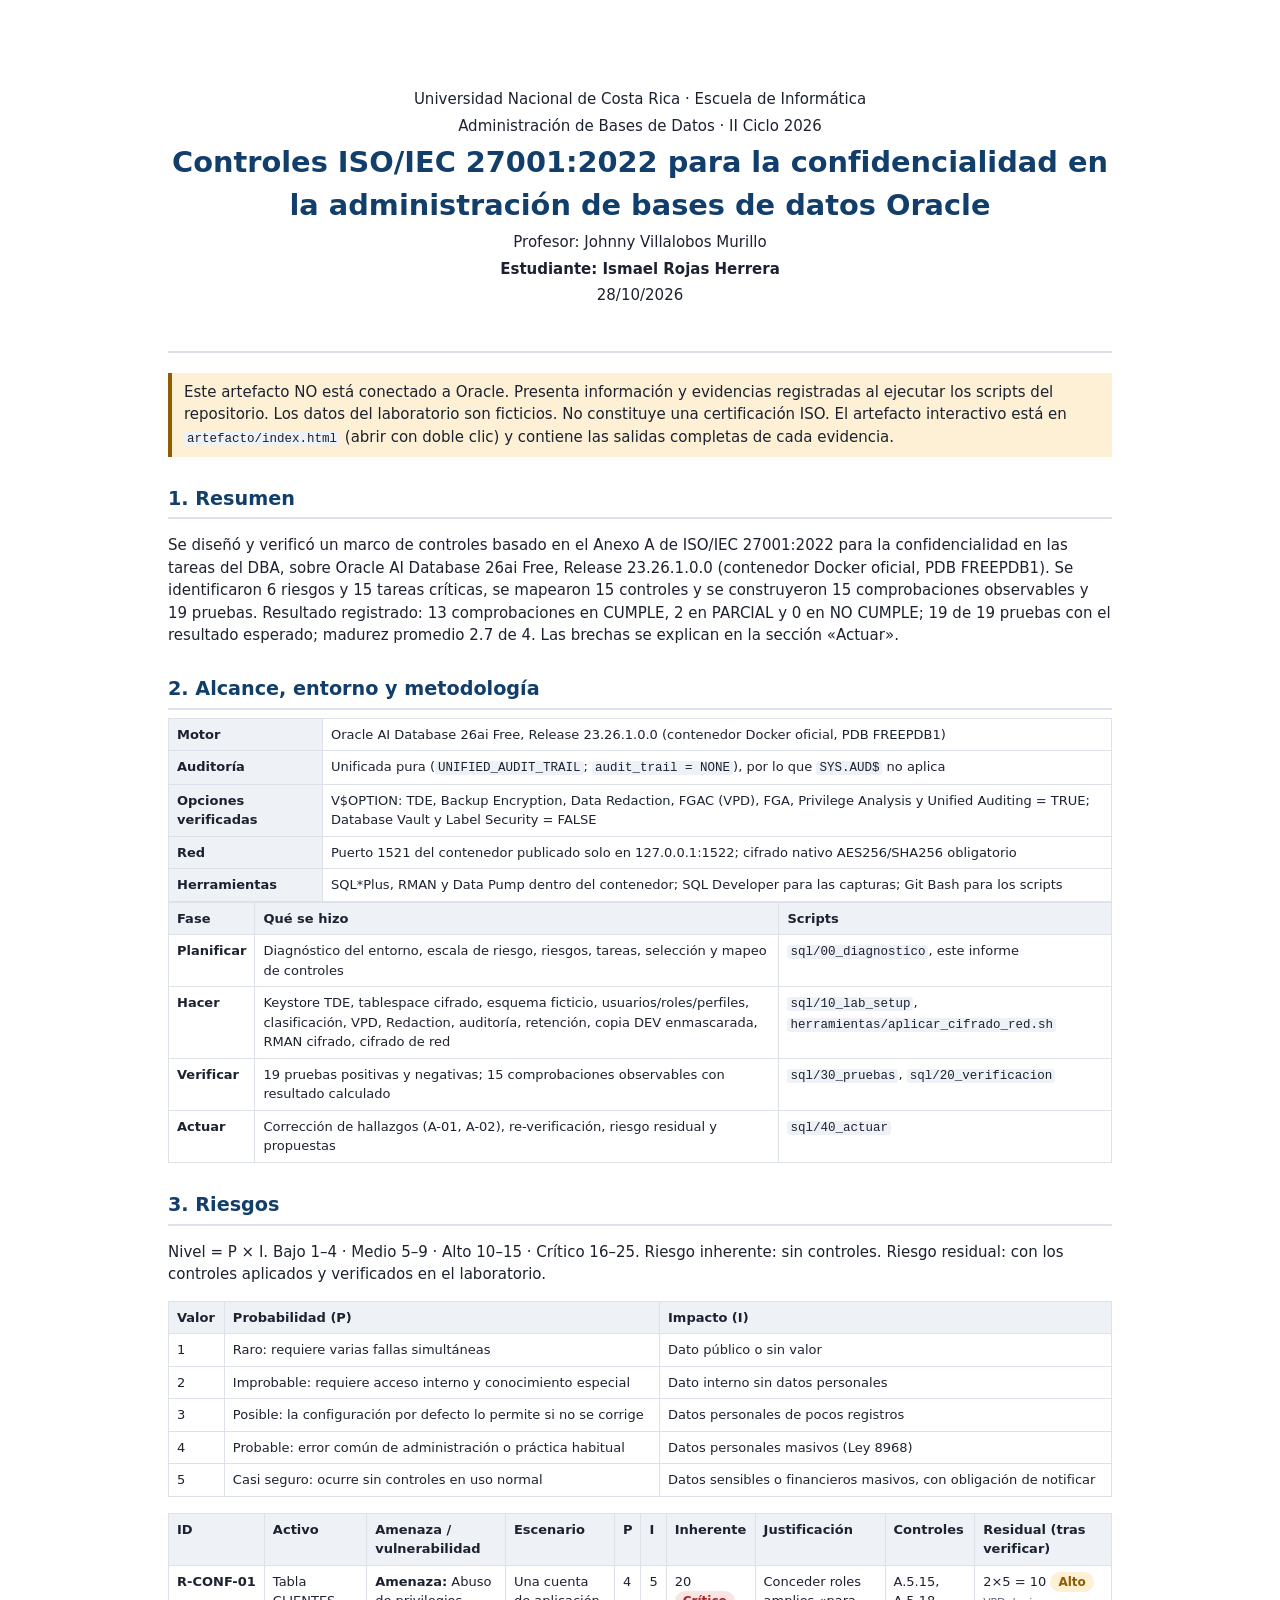
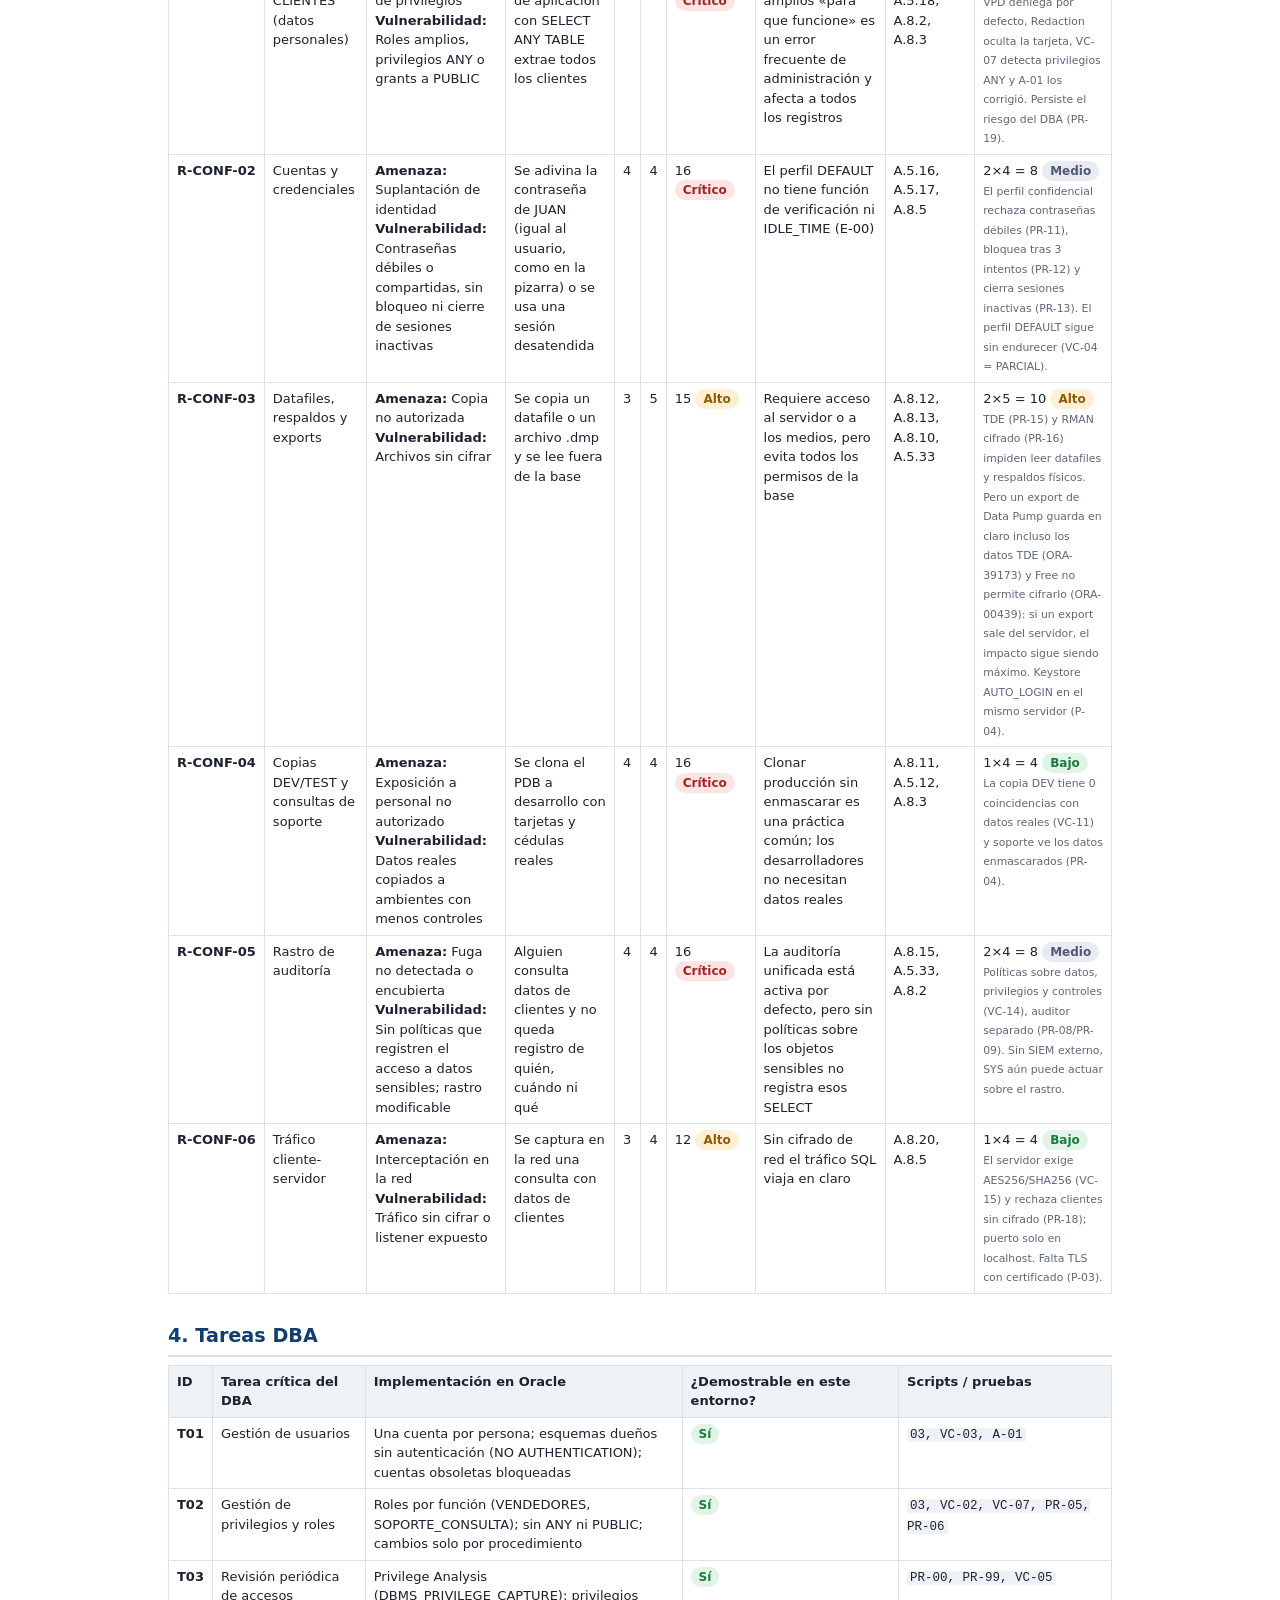
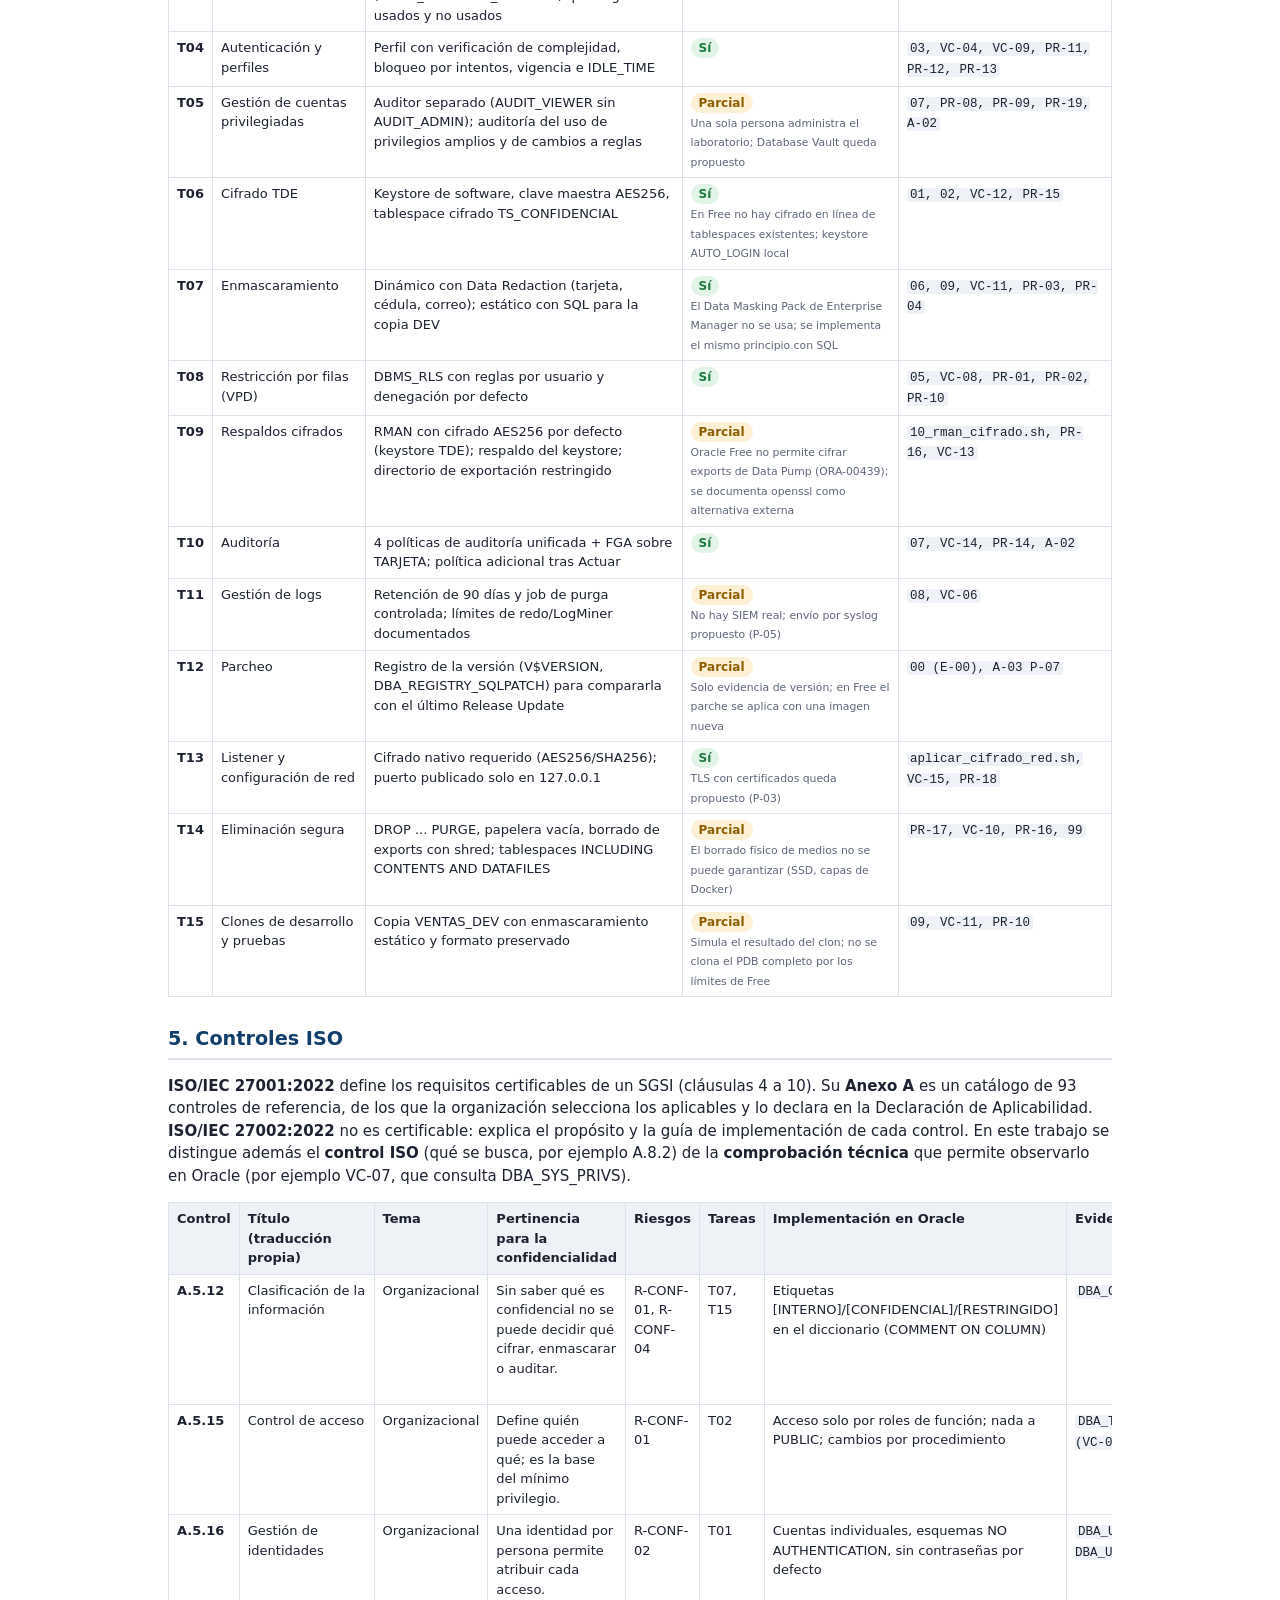
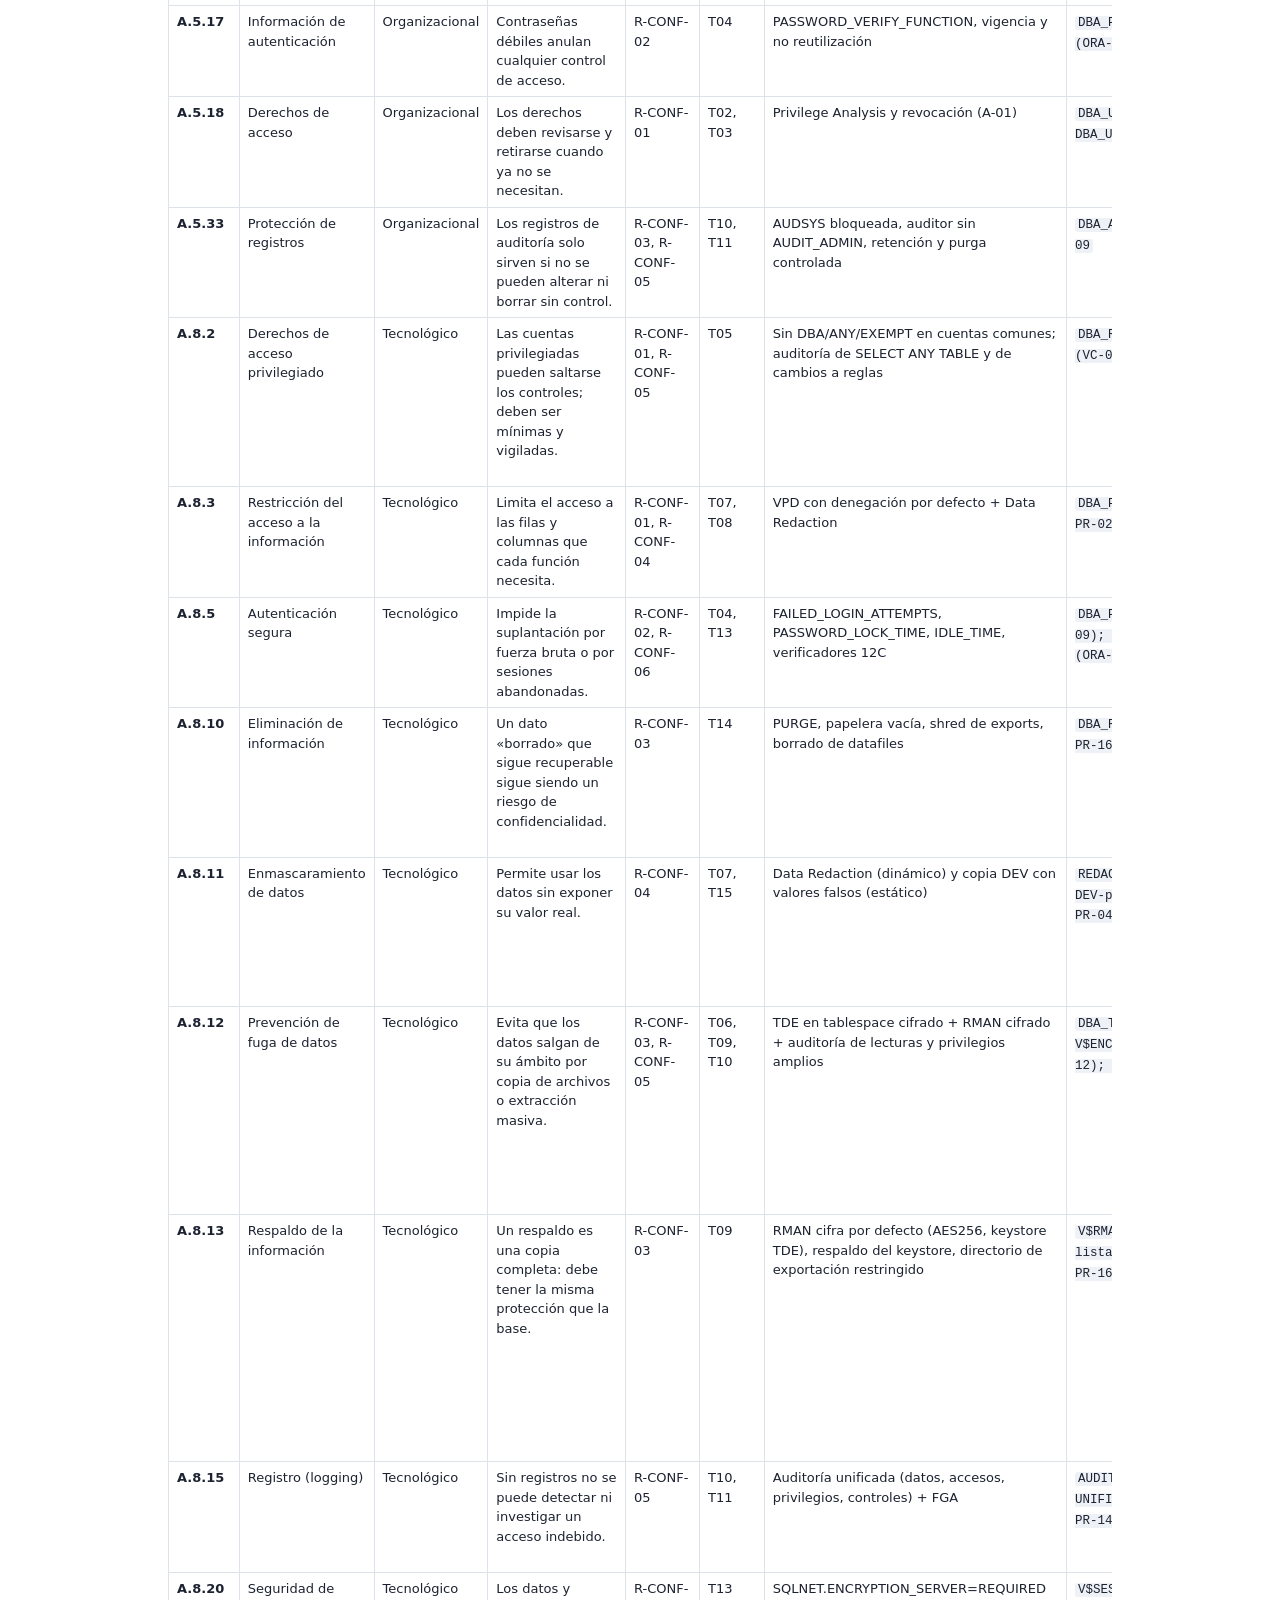
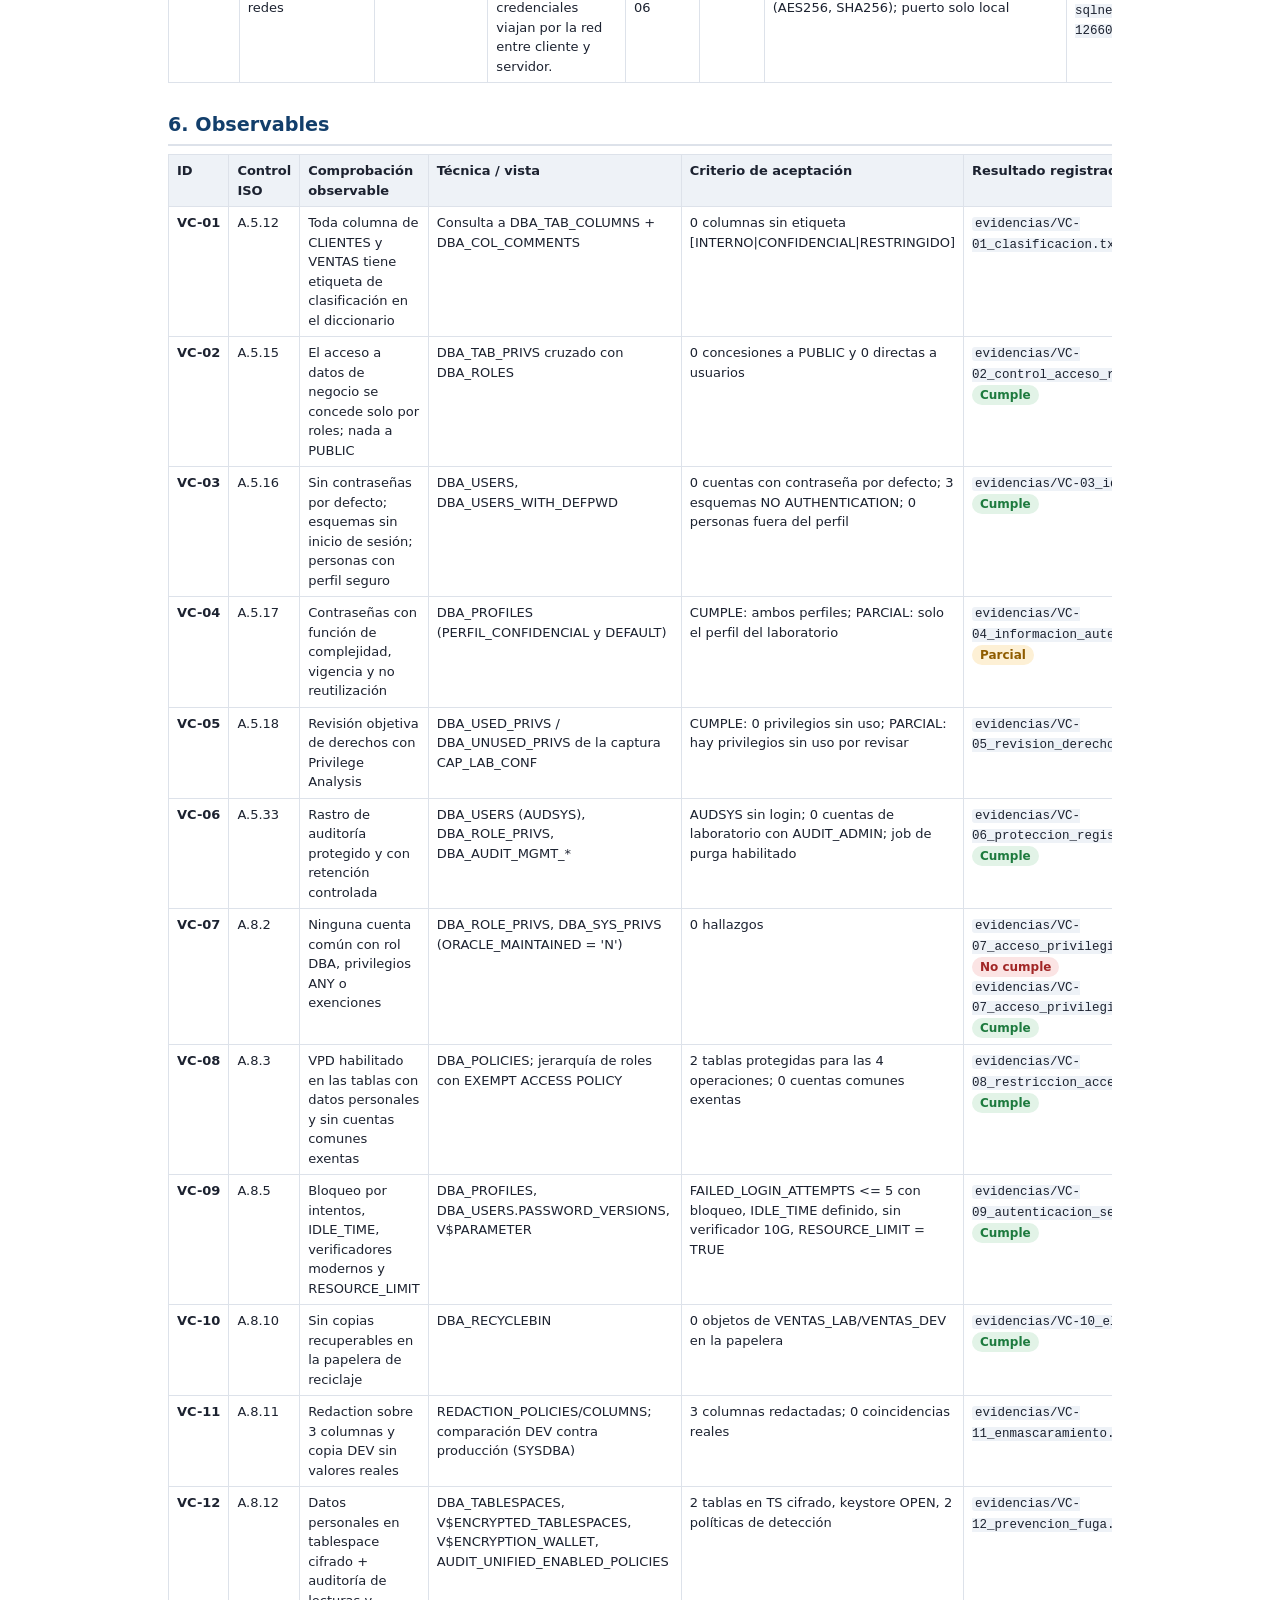
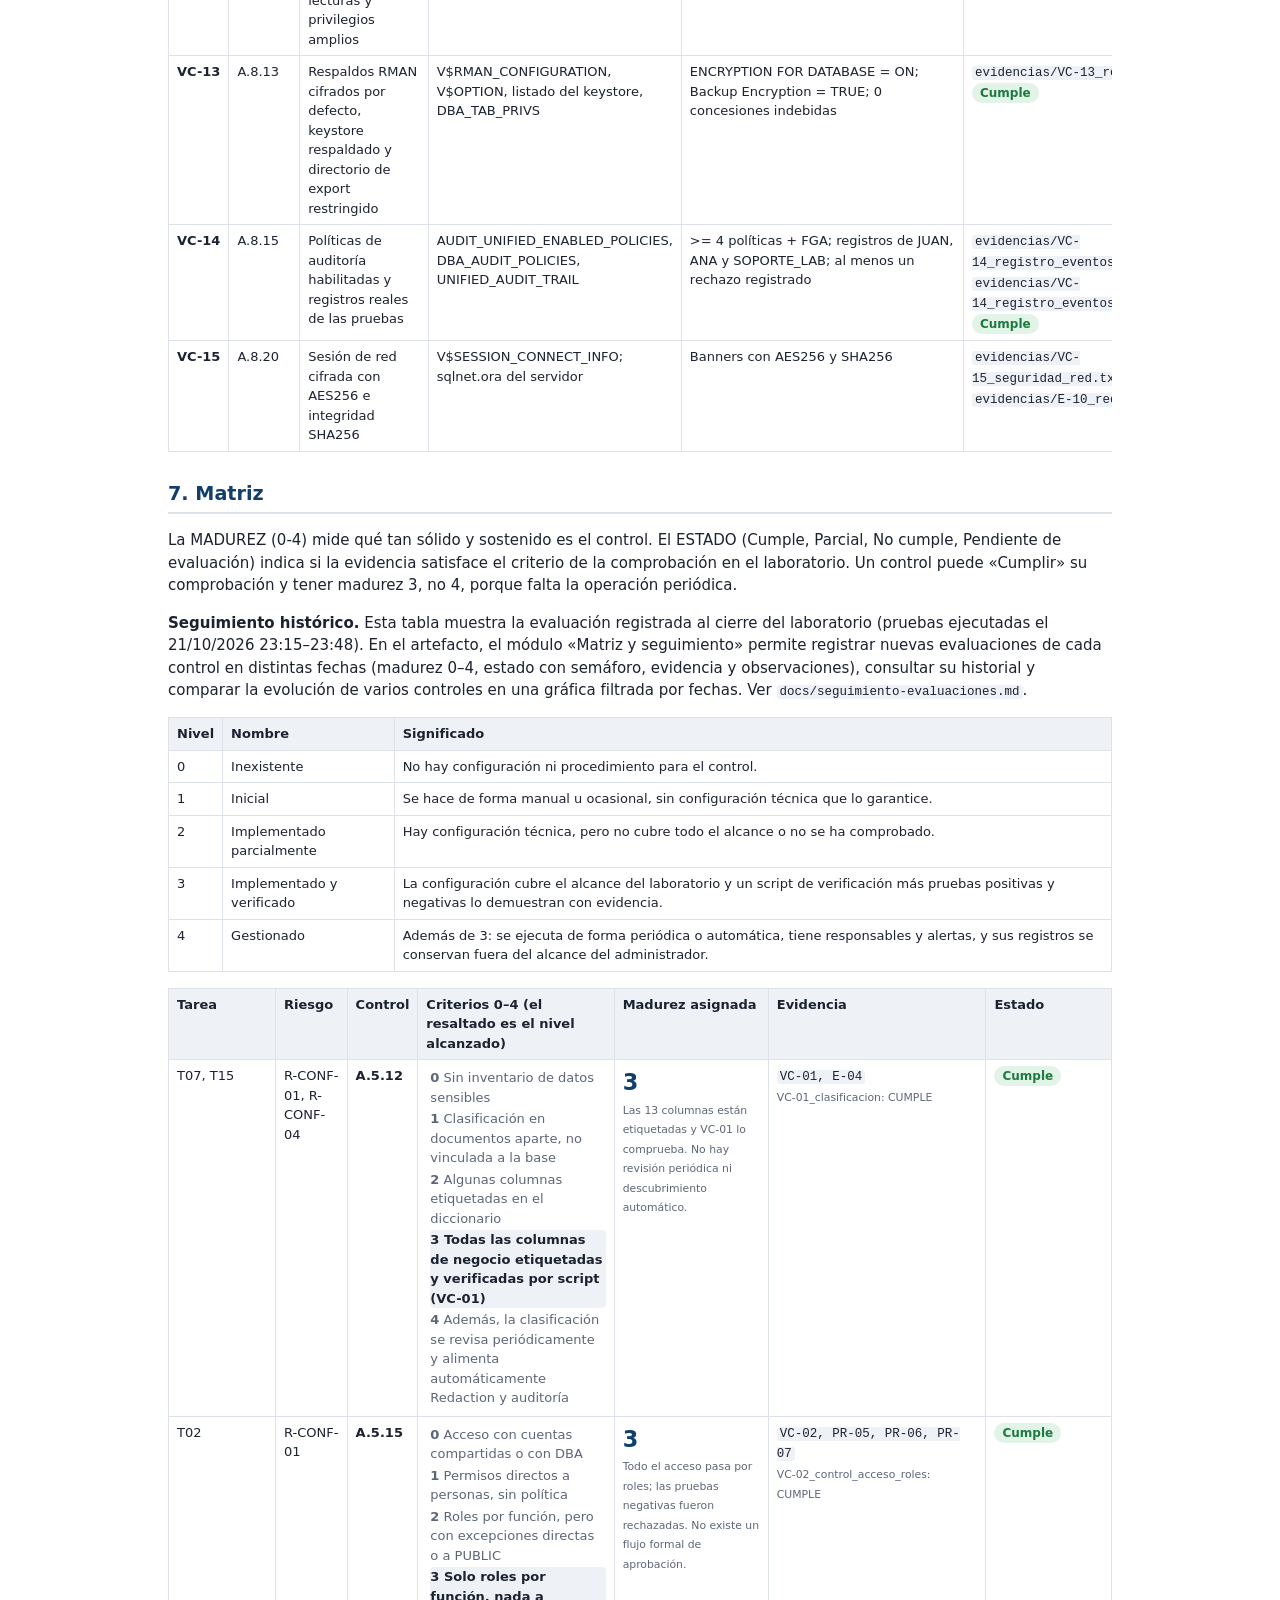
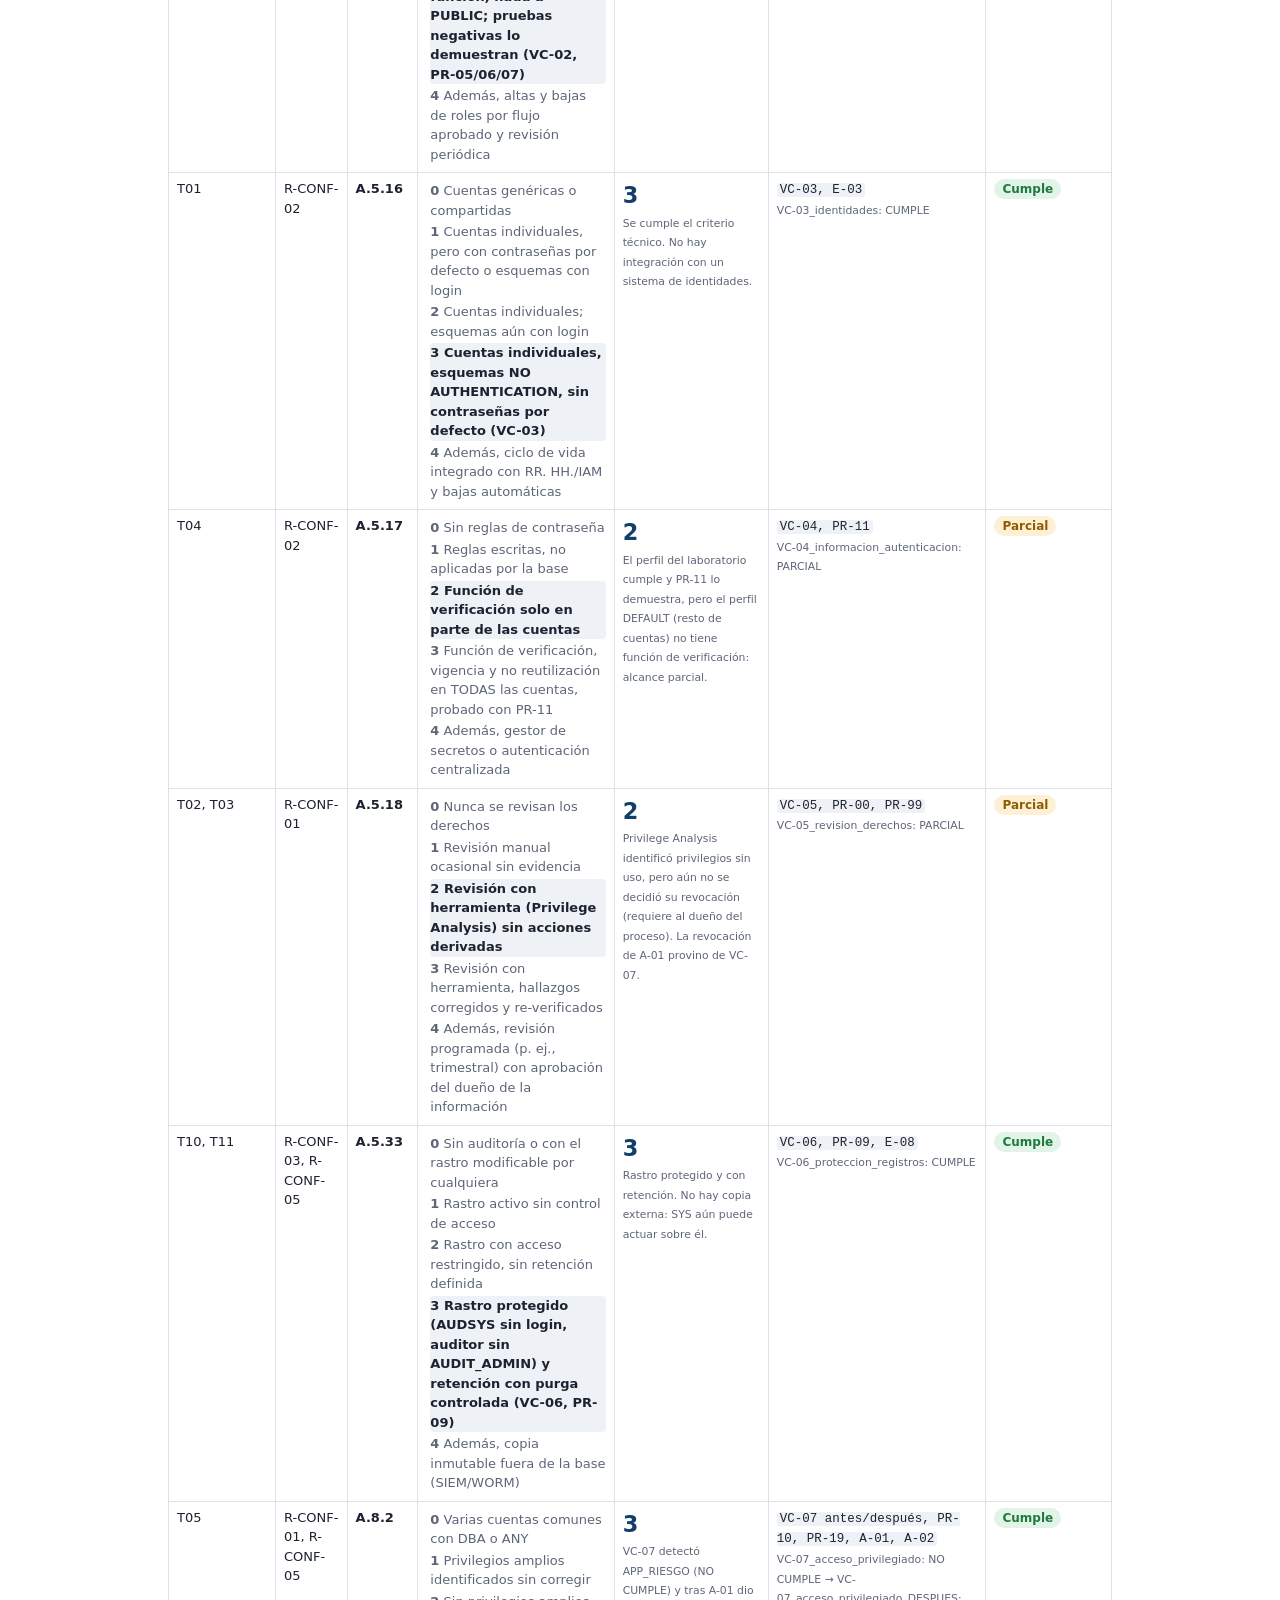
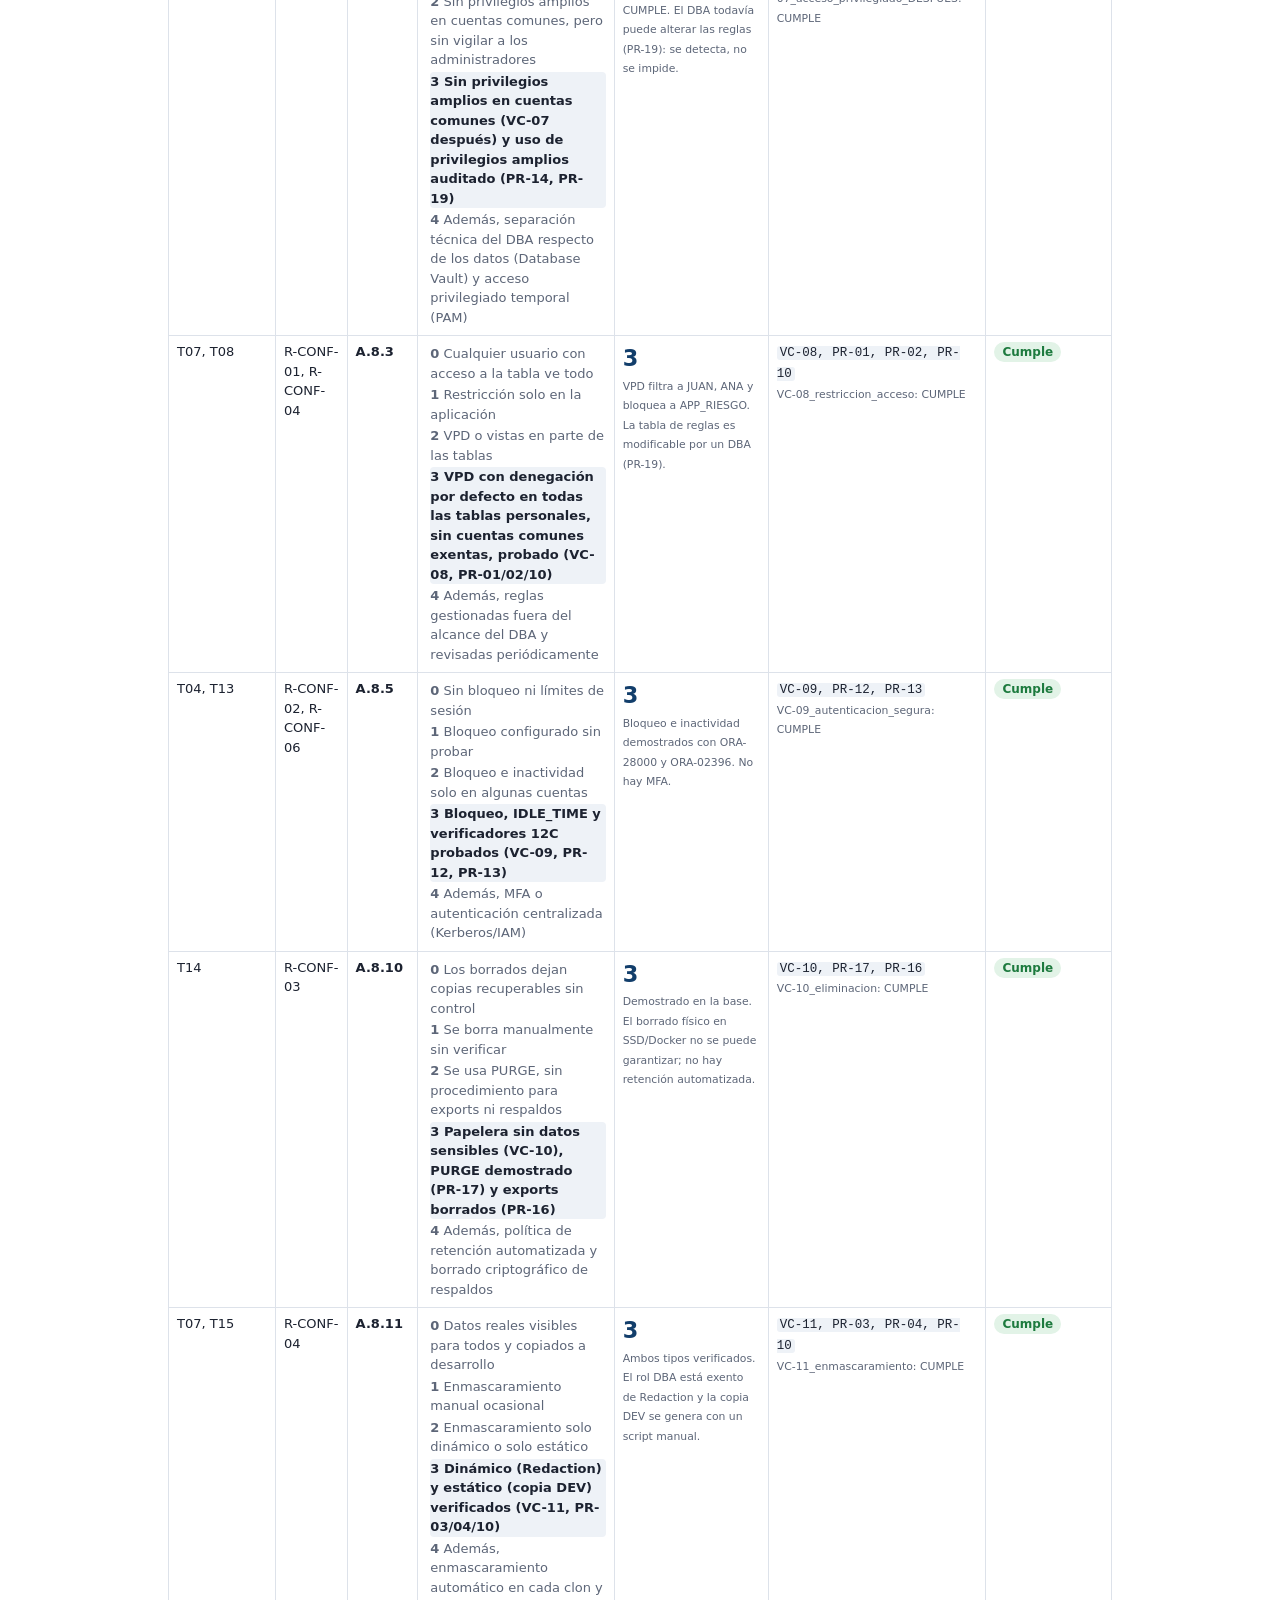
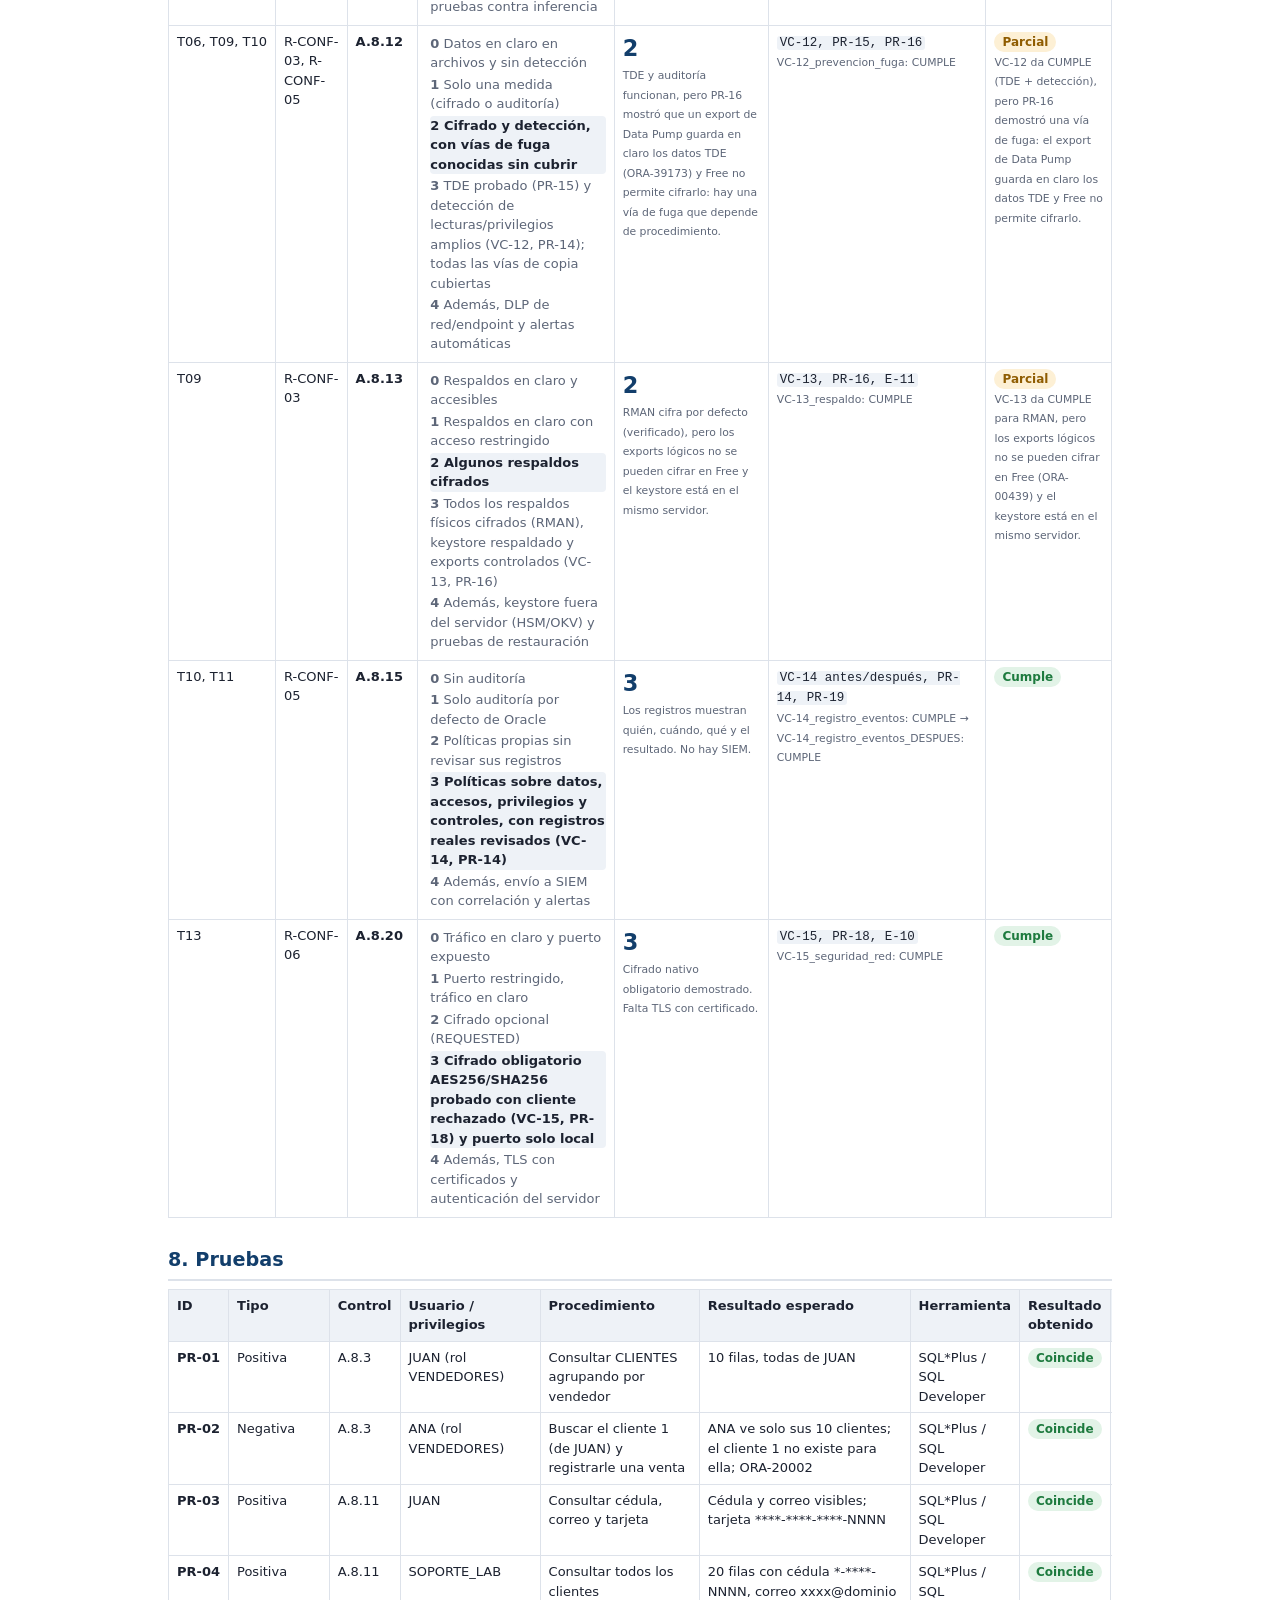
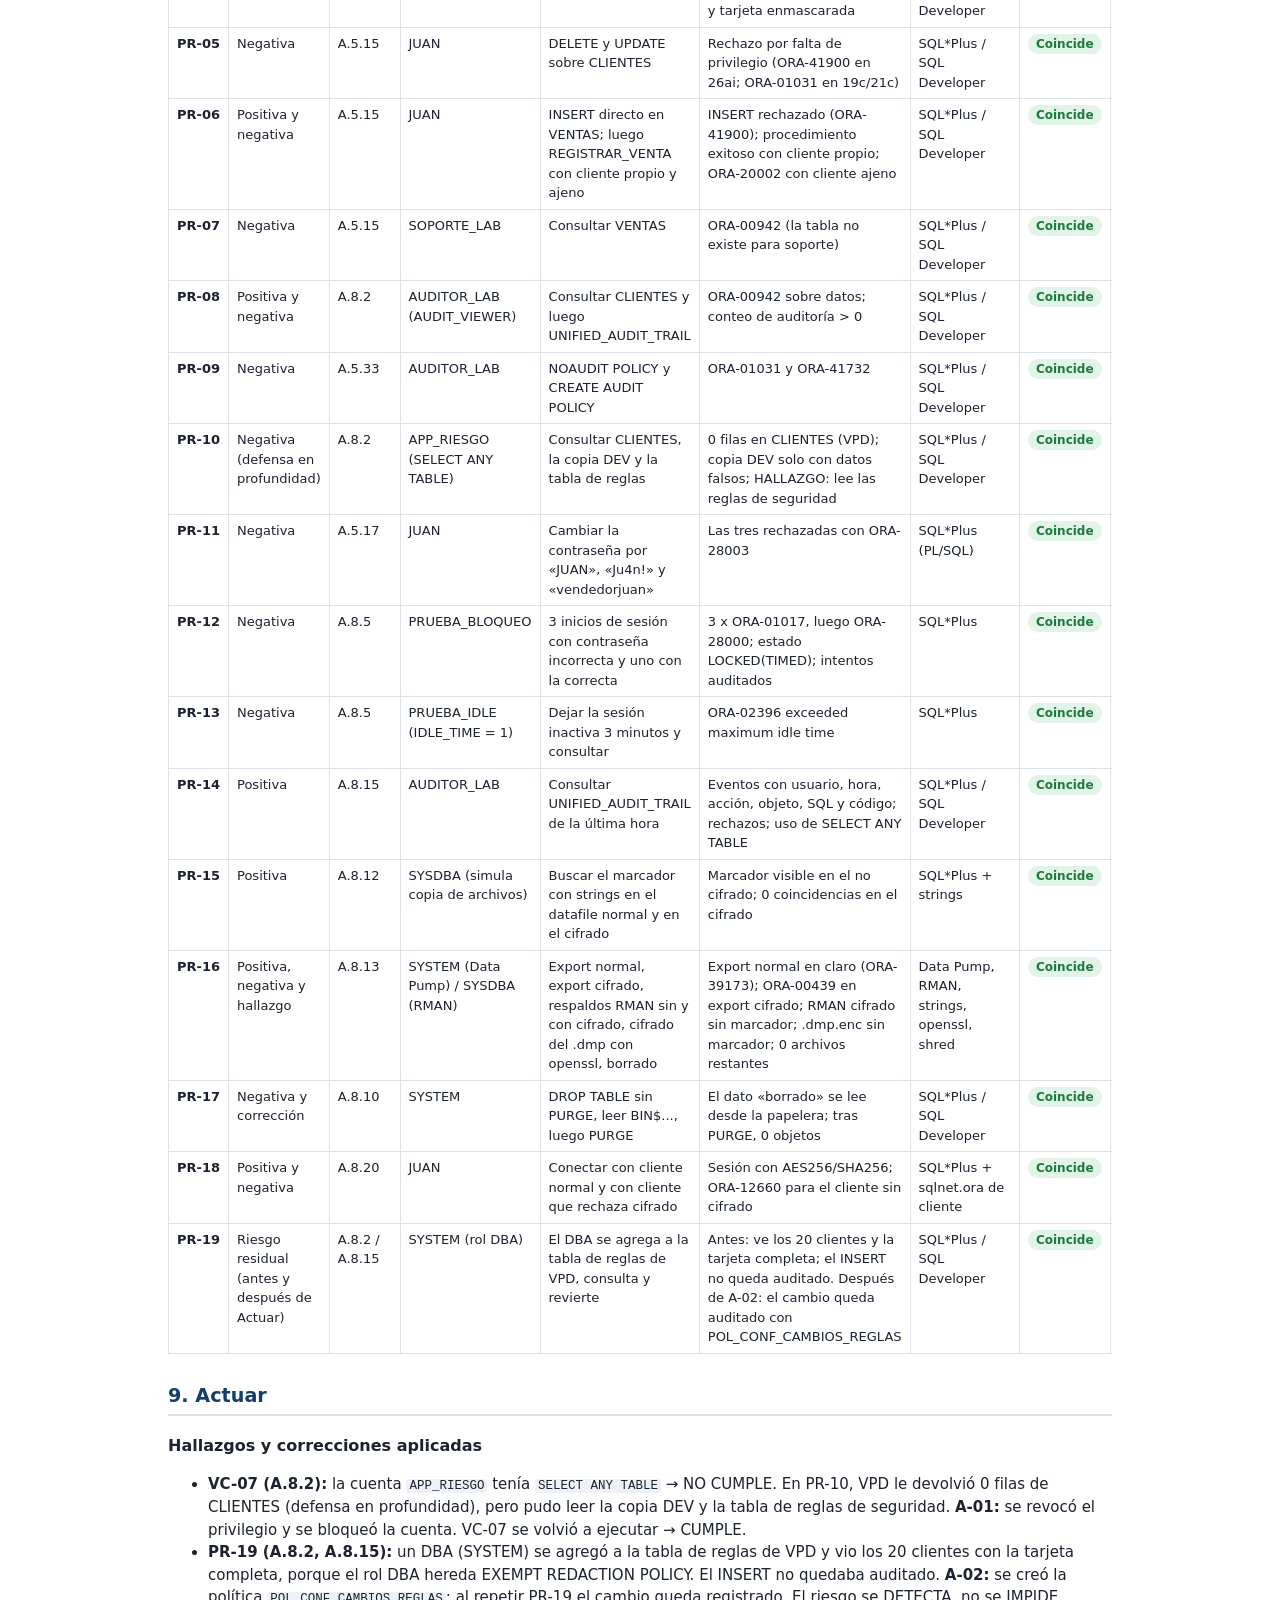
==== commit b68a98f7: "Artefacto: matriz y seguimiento histórico de controles (registro, historial, evolución, exportar/imp" ====
--- a/docs/informe/informe.html
+++ b/docs/informe/informe.html
@@ -23,7 +23,7 @@
 </style></head><body><main>
 <div class="portada"><p>Universidad Nacional de Costa Rica · Escuela de Informática</p><p>Administración de Bases de Datos · II Ciclo 2026</p>
 <h1>Controles ISO/IEC 27001:2022 para la confidencialidad en la administración de bases de datos Oracle</h1><p>Profesor: Johnny Villalobos Murillo</p><p><strong>Estudiante: Ismael Rojas Herrera</strong></p>
-<p>22/10/2026</p></div>
+<p>28/10/2026</p></div>
 <p class="aviso">Este artefacto NO está conectado a Oracle. Presenta información y evidencias registradas al ejecutar los scripts del repositorio. Los datos del laboratorio son ficticios. No constituye una certificación ISO. El artefacto interactivo está en <code>artefacto/index.html</code> (abrir con doble clic) y contiene las salidas completas de cada evidencia.</p>
 <h2 class="nobreak">1. Resumen</h2>
 <p>Se diseñó y verificó un marco de controles basado en el Anexo A de ISO/IEC 27001:2022 para la confidencialidad en las tareas del DBA, sobre Oracle AI Database 26ai Free, Release 23.26.1.0.0 (contenedor Docker oficial, PDB FREEPDB1).
@@ -48,7 +48,7 @@
 
 <h2>3. Riesgos</h2><p>Nivel = P × I. Bajo 1–4 · Medio 5–9 · Alto 10–15 · Crítico 16–25. Riesgo inherente: sin controles. Riesgo residual: con los controles aplicados y verificados en el laboratorio.</p><div class="tabla"><table><thead><tr><th>Valor</th><th>Probabilidad (P)</th><th>Impacto (I)</th></tr></thead><tbody><tr><td>1</td><td>Raro: requiere varias fallas simultáneas</td><td>Dato público o sin valor</td></tr><tr><td>2</td><td>Improbable: requiere acceso interno y conocimiento especial</td><td>Dato interno sin datos personales</td></tr><tr><td>3</td><td>Posible: la configuración por defecto lo permite si no se corrige</td><td>Datos personales de pocos registros</td></tr><tr><td>4</td><td>Probable: error común de administración o práctica habitual</td><td>Datos personales masivos (Ley 8968)</td></tr><tr><td>5</td><td>Casi seguro: ocurre sin controles en uso normal</td><td>Datos sensibles o financieros masivos, con obligación de notificar</td></tr></tbody></table></div><div class="tabla"><table id="t-riesgos" class="filtrable"><thead><tr><th>ID</th><th>Activo</th><th>Amenaza / vulnerabilidad</th><th>Escenario</th><th>P</th><th>I</th><th>Inherente</th><th>Justificación</th><th>Controles</th><th>Residual (tras verificar)</th></tr></thead><tbody><tr><td><strong>R-CONF-01</strong></td><td>Tabla CLIENTES (datos personales)</td><td><strong>Amenaza:</strong> Abuso de privilegios<br><strong>Vulnerabilidad:</strong> Roles amplios, privilegios ANY o grants a PUBLIC</td><td>Una cuenta de aplicación con SELECT ANY TABLE extrae todos los clientes</td><td>4</td><td>5</td><td>20 <span class="chip bad">Crítico</span></td><td>Conceder roles amplios «para que funcione» es un error frecuente de administración y afecta a todos los registros</td><td>A.5.15, A.5.18, A.8.2, A.8.3</td><td>2×5 = 10 <span class="chip warn">Alto</span><br><small>VPD deniega por defecto, Redaction oculta la tarjeta, VC-07 detecta privilegios ANY y A-01 los corrigió. Persiste el riesgo del DBA (PR-19).</small></td></tr><tr><td><strong>R-CONF-02</strong></td><td>Cuentas y credenciales</td><td><strong>Amenaza:</strong> Suplantación de identidad<br><strong>Vulnerabilidad:</strong> Contraseñas débiles o compartidas, sin bloqueo ni cierre de sesiones inactivas</td><td>Se adivina la contraseña de JUAN (igual al usuario, como en la pizarra) o se usa una sesión desatendida</td><td>4</td><td>4</td><td>16 <span class="chip bad">Crítico</span></td><td>El perfil DEFAULT no tiene función de verificación ni IDLE_TIME (E-00)</td><td>A.5.16, A.5.17, A.8.5</td><td>2×4 = 8 <span class="chip pend">Medio</span><br><small>El perfil confidencial rechaza contraseñas débiles (PR-11), bloquea tras 3 intentos (PR-12) y cierra sesiones inactivas (PR-13). El perfil DEFAULT sigue sin endurecer (VC-04 = PARCIAL).</small></td></tr><tr><td><strong>R-CONF-03</strong></td><td>Datafiles, respaldos y exports</td><td><strong>Amenaza:</strong> Copia no autorizada<br><strong>Vulnerabilidad:</strong> Archivos sin cifrar</td><td>Se copia un datafile o un archivo .dmp y se lee fuera de la base</td><td>3</td><td>5</td><td>15 <span class="chip warn">Alto</span></td><td>Requiere acceso al servidor o a los medios, pero evita todos los permisos de la base</td><td>A.8.12, A.8.13, A.8.10, A.5.33</td><td>2×5 = 10 <span class="chip warn">Alto</span><br><small>TDE (PR-15) y RMAN cifrado (PR-16) impiden leer datafiles y respaldos físicos. Pero un export de Data Pump guarda en claro incluso los datos TDE (ORA-39173) y Free no permite cifrarlo (ORA-00439): si un export sale del servidor, el impacto sigue siendo máximo. Keystore AUTO_LOGIN en el mismo servidor (P-04).</small></td></tr><tr><td><strong>R-CONF-04</strong></td><td>Copias DEV/TEST y consultas de soporte</td><td><strong>Amenaza:</strong> Exposición a personal no autorizado<br><strong>Vulnerabilidad:</strong> Datos reales copiados a ambientes con menos controles</td><td>Se clona el PDB a desarrollo con tarjetas y cédulas reales</td><td>4</td><td>4</td><td>16 <span class="chip bad">Crítico</span></td><td>Clonar producción sin enmascarar es una práctica común; los desarrolladores no necesitan datos reales</td><td>A.8.11, A.5.12, A.8.3</td><td>1×4 = 4 <span class="chip ok">Bajo</span><br><small>La copia DEV tiene 0 coincidencias con datos reales (VC-11) y soporte ve los datos enmascarados (PR-04).</small></td></tr><tr><td><strong>R-CONF-05</strong></td><td>Rastro de auditoría</td><td><strong>Amenaza:</strong> Fuga no detectada o encubierta<br><strong>Vulnerabilidad:</strong> Sin políticas que registren el acceso a datos sensibles; rastro modificable</td><td>Alguien consulta datos de clientes y no queda registro de quién, cuándo ni qué</td><td>4</td><td>4</td><td>16 <span class="chip bad">Crítico</span></td><td>La auditoría unificada está activa por defecto, pero sin políticas sobre los objetos sensibles no registra esos SELECT</td><td>A.8.15, A.5.33, A.8.2</td><td>2×4 = 8 <span class="chip pend">Medio</span><br><small>Políticas sobre datos, privilegios y controles (VC-14), auditor separado (PR-08/PR-09). Sin SIEM externo, SYS aún puede actuar sobre el rastro.</small></td></tr><tr><td><strong>R-CONF-06</strong></td><td>Tráfico cliente-servidor</td><td><strong>Amenaza:</strong> Interceptación en la red<br><strong>Vulnerabilidad:</strong> Tráfico sin cifrar o listener expuesto</td><td>Se captura en la red una consulta con datos de clientes</td><td>3</td><td>4</td><td>12 <span class="chip warn">Alto</span></td><td>Sin cifrado de red el tráfico SQL viaja en claro</td><td>A.8.20, A.8.5</td><td>1×4 = 4 <span class="chip ok">Bajo</span><br><small>El servidor exige AES256/SHA256 (VC-15) y rechaza clientes sin cifrado (PR-18); puerto solo en localhost. Falta TLS con certificado (P-03).</small></td></tr></tbody></table></div><h2>4. Tareas DBA</h2><div class="tabla"><table id="t-tareas" class="filtrable"><thead><tr><th>ID</th><th>Tarea crítica del DBA</th><th>Implementación en Oracle</th><th>¿Demostrable en este entorno?</th><th>Scripts / pruebas</th></tr></thead><tbody><tr><td><strong>T01</strong></td><td>Gestión de usuarios</td><td>Una cuenta por persona; esquemas dueños sin autenticación (NO AUTHENTICATION); cuentas obsoletas bloqueadas</td><td><span class="chip ok">Sí</span></td><td><code>03, VC-03, A-01</code></td></tr><tr><td><strong>T02</strong></td><td>Gestión de privilegios y roles</td><td>Roles por función (VENDEDORES, SOPORTE_CONSULTA); sin ANY ni PUBLIC; cambios solo por procedimiento</td><td><span class="chip ok">Sí</span></td><td><code>03, VC-02, VC-07, PR-05, PR-06</code></td></tr><tr><td><strong>T03</strong></td><td>Revisión periódica de accesos</td><td>Privilege Analysis (DBMS_PRIVILEGE_CAPTURE): privilegios usados y no usados</td><td><span class="chip ok">Sí</span></td><td><code>PR-00, PR-99, VC-05</code></td></tr><tr><td><strong>T04</strong></td><td>Autenticación y perfiles</td><td>Perfil con verificación de complejidad, bloqueo por intentos, vigencia e IDLE_TIME</td><td><span class="chip ok">Sí</span></td><td><code>03, VC-04, VC-09, PR-11, PR-12, PR-13</code></td></tr><tr><td><strong>T05</strong></td><td>Gestión de cuentas privilegiadas</td><td>Auditor separado (AUDIT_VIEWER sin AUDIT_ADMIN); auditoría del uso de privilegios amplios y de cambios a reglas</td><td><span class="chip warn">Parcial</span><br><small>Una sola persona administra el laboratorio; Database Vault queda propuesto</small></td><td><code>07, PR-08, PR-09, PR-19, A-02</code></td></tr><tr><td><strong>T06</strong></td><td>Cifrado TDE</td><td>Keystore de software, clave maestra AES256, tablespace cifrado TS_CONFIDENCIAL</td><td><span class="chip ok">Sí</span><br><small>En Free no hay cifrado en línea de tablespaces existentes; keystore AUTO_LOGIN local</small></td><td><code>01, 02, VC-12, PR-15</code></td></tr><tr><td><strong>T07</strong></td><td>Enmascaramiento</td><td>Dinámico con Data Redaction (tarjeta, cédula, correo); estático con SQL para la copia DEV</td><td><span class="chip ok">Sí</span><br><small>El Data Masking Pack de Enterprise Manager no se usa; se implementa el mismo principio con SQL</small></td><td><code>06, 09, VC-11, PR-03, PR-04</code></td></tr><tr><td><strong>T08</strong></td><td>Restricción por filas (VPD)</td><td>DBMS_RLS con reglas por usuario y denegación por defecto</td><td><span class="chip ok">Sí</span></td><td><code>05, VC-08, PR-01, PR-02, PR-10</code></td></tr><tr><td><strong>T09</strong></td><td>Respaldos cifrados</td><td>RMAN con cifrado AES256 por defecto (keystore TDE); respaldo del keystore; directorio de exportación restringido</td><td><span class="chip warn">Parcial</span><br><small>Oracle Free no permite cifrar exports de Data Pump (ORA-00439); se documenta openssl como alternativa externa</small></td><td><code>10_rman_cifrado.sh, PR-16, VC-13</code></td></tr><tr><td><strong>T10</strong></td><td>Auditoría</td><td>4 políticas de auditoría unificada + FGA sobre TARJETA; política adicional tras Actuar</td><td><span class="chip ok">Sí</span></td><td><code>07, VC-14, PR-14, A-02</code></td></tr><tr><td><strong>T11</strong></td><td>Gestión de logs</td><td>Retención de 90 días y job de purga controlada; límites de redo/LogMiner documentados</td><td><span class="chip warn">Parcial</span><br><small>No hay SIEM real; envío por syslog propuesto (P-05)</small></td><td><code>08, VC-06</code></td></tr><tr><td><strong>T12</strong></td><td>Parcheo</td><td>Registro de la versión (V$VERSION, DBA_REGISTRY_SQLPATCH) para compararla con el último Release Update</td><td><span class="chip warn">Parcial</span><br><small>Solo evidencia de versión; en Free el parche se aplica con una imagen nueva</small></td><td><code>00 (E-00), A-03 P-07</code></td></tr><tr><td><strong>T13</strong></td><td>Listener y configuración de red</td><td>Cifrado nativo requerido (AES256/SHA256); puerto publicado solo en 127.0.0.1</td><td><span class="chip ok">Sí</span><br><small>TLS con certificados queda propuesto (P-03)</small></td><td><code>aplicar_cifrado_red.sh, VC-15, PR-18</code></td></tr><tr><td><strong>T14</strong></td><td>Eliminación segura</td><td>DROP ... PURGE, papelera vacía, borrado de exports con shred; tablespaces INCLUDING CONTENTS AND DATAFILES</td><td><span class="chip warn">Parcial</span><br><small>El borrado físico de medios no se puede garantizar (SSD, capas de Docker)</small></td><td><code>PR-17, VC-10, PR-16, 99</code></td></tr><tr><td><strong>T15</strong></td><td>Clones de desarrollo y pruebas</td><td>Copia VENTAS_DEV con enmascaramiento estático y formato preservado</td><td><span class="chip warn">Parcial</span><br><small>Simula el resultado del clon; no se clona el PDB completo por los límites de Free</small></td><td><code>09, VC-11, PR-10</code></td></tr></tbody></table></div><h2>5. Controles ISO</h2>
 <p><strong>ISO/IEC 27001:2022</strong> define los requisitos certificables de un SGSI (cláusulas 4 a 10). Su <strong>Anexo A</strong> es un catálogo de 93 controles de referencia, de los que la organización selecciona los aplicables y lo declara en la Declaración de Aplicabilidad. <strong>ISO/IEC 27002:2022</strong> no es certificable: explica el propósito y la guía de implementación de cada control. En este trabajo se distingue además el <strong>control ISO</strong> (qué se busca, por ejemplo A.8.2) de la <strong>comprobación técnica</strong> que permite observarlo en Oracle (por ejemplo VC-07, que consulta DBA_SYS_PRIVS).</p>
-<div class="tabla"><table id="t-controles" class="filtrable"><thead><tr><th>Control</th><th>Título (traducción propia)</th><th>Tema</th><th>Pertinencia para la confidencialidad</th><th>Riesgos</th><th>Tareas</th><th>Implementación en Oracle</th><th>Evidencia observable</th><th>Limitaciones</th></tr></thead><tbody><tr><td><strong>A.5.12</strong></td><td>Clasificación de la información</td><td>Organizacional</td><td>Sin saber qué es confidencial no se puede decidir qué cifrar, enmascarar o auditar.</td><td>R-CONF-01, R-CONF-04</td><td>T07, T15</td><td>Etiquetas [INTERNO]/[CONFIDENCIAL]/[RESTRINGIDO] en el diccionario (COMMENT ON COLUMN)</td><td><code>DBA_COL_COMMENTS (VC-01)</code></td><td>Documenta la clasificación; no protege por sí misma ni valida que sea correcta</td></tr><tr><td><strong>A.5.15</strong></td><td>Control de acceso</td><td>Organizacional</td><td>Define quién puede acceder a qué; es la base del mínimo privilegio.</td><td>R-CONF-01</td><td>T02</td><td>Acceso solo por roles de función; nada a PUBLIC; cambios por procedimiento</td><td><code>DBA_TAB_PRIVS, DBA_ROLE_PRIVS (VC-02); PR-05, PR-06, PR-07</code></td><td>No cubre privilegios de sistema (ver A.8.2)</td></tr><tr><td><strong>A.5.16</strong></td><td>Gestión de identidades</td><td>Organizacional</td><td>Una identidad por persona permite atribuir cada acceso.</td><td>R-CONF-02</td><td>T01</td><td>Cuentas individuales, esquemas NO AUTHENTICATION, sin contraseñas por defecto</td><td><code>DBA_USERS, DBA_USERS_WITH_DEFPWD (VC-03)</code></td><td>No detecta cuentas compartidas de hecho</td></tr><tr><td><strong>A.5.17</strong></td><td>Información de autenticación</td><td>Organizacional</td><td>Contraseñas débiles anulan cualquier control de acceso.</td><td>R-CONF-02</td><td>T04</td><td>PASSWORD_VERIFY_FUNCTION, vigencia y no reutilización</td><td><code>DBA_PROFILES (VC-04); PR-11 (ORA-28003)</code></td><td>El perfil DEFAULT (global) no se modificó</td></tr><tr><td><strong>A.5.18</strong></td><td>Derechos de acceso</td><td>Organizacional</td><td>Los derechos deben revisarse y retirarse cuando ya no se necesitan.</td><td>R-CONF-01</td><td>T02, T03</td><td>Privilege Analysis y revocación (A-01)</td><td><code>DBA_USED_PRIVS / DBA_UNUSED_PRIVS (VC-05)</code></td><td>Refleja solo el período capturado</td></tr><tr><td><strong>A.5.33</strong></td><td>Protección de registros</td><td>Organizacional</td><td>Los registros de auditoría solo sirven si no se pueden alterar ni borrar sin control.</td><td>R-CONF-03, R-CONF-05</td><td>T10, T11</td><td>AUDSYS bloqueada, auditor sin AUDIT_ADMIN, retención y purga controlada</td><td><code>DBA_AUDIT_MGMT_* (VC-06); PR-09</code></td><td>SYS puede actuar sobre el rastro; falta copia externa (SIEM)</td></tr><tr><td><strong>A.8.2</strong></td><td>Derechos de acceso privilegiado</td><td>Tecnológico</td><td>Las cuentas privilegiadas pueden saltarse los controles; deben ser mínimas y vigiladas.</td><td>R-CONF-01, R-CONF-05</td><td>T05</td><td>Sin DBA/ANY/EXEMPT en cuentas comunes; auditoría de SELECT ANY TABLE y de cambios a reglas</td><td><code>DBA_ROLE_PRIVS, DBA_SYS_PRIVS (VC-07); PR-10, PR-19</code></td><td>El DBA sigue pudiendo alterar reglas: se detecta, no se impide (Database Vault propuesto)</td></tr><tr><td><strong>A.8.3</strong></td><td>Restricción del acceso a la información</td><td>Tecnológico</td><td>Limita el acceso a las filas y columnas que cada función necesita.</td><td>R-CONF-01, R-CONF-04</td><td>T07, T08</td><td>VPD con denegación por defecto + Data Redaction</td><td><code>DBA_POLICIES (VC-08); PR-01, PR-02, PR-10</code></td><td>SYS y EXEMPT ACCESS POLICY no se ven afectados</td></tr><tr><td><strong>A.8.5</strong></td><td>Autenticación segura</td><td>Tecnológico</td><td>Impide la suplantación por fuerza bruta o por sesiones abandonadas.</td><td>R-CONF-02, R-CONF-06</td><td>T04, T13</td><td>FAILED_LOGIN_ATTEMPTS, PASSWORD_LOCK_TIME, IDLE_TIME, verificadores 12C</td><td><code>DBA_PROFILES, DBA_USERS (VC-09); PR-12 (ORA-28000), PR-13 (ORA-02396)</code></td><td>Sin segundo factor (MFA)</td></tr><tr><td><strong>A.8.10</strong></td><td>Eliminación de información</td><td>Tecnológico</td><td>Un dato «borrado» que sigue recuperable sigue siendo un riesgo de confidencialidad.</td><td>R-CONF-03</td><td>T14</td><td>PURGE, papelera vacía, shred de exports, borrado de datafiles</td><td><code>DBA_RECYCLEBIN (VC-10); PR-17, PR-16</code></td><td>No garantiza borrado físico en SSD/capas; la protección real es el cifrado</td></tr><tr><td><strong>A.8.11</strong></td><td>Enmascaramiento de datos</td><td>Tecnológico</td><td>Permite usar los datos sin exponer su valor real.</td><td>R-CONF-04</td><td>T07, T15</td><td>Data Redaction (dinámico) y copia DEV con valores falsos (estático)</td><td><code>REDACTION_COLUMNS y comparación DEV-producción (VC-11); PR-03, PR-04</code></td><td>Redaction no aplica a cuentas exentas (rol DBA); posible inferencia con WHERE</td></tr><tr><td><strong>A.8.12</strong></td><td>Prevención de fuga de datos</td><td>Tecnológico</td><td>Evita que los datos salgan de su ámbito por copia de archivos o extracción masiva.</td><td>R-CONF-03, R-CONF-05</td><td>T06, T09, T10</td><td>TDE en tablespace cifrado + RMAN cifrado + auditoría de lecturas y privilegios amplios</td><td><code>DBA_TABLESPACES, V$ENCRYPTED_TABLESPACES (VC-12); PR-15, PR-16</code></td><td>Los exports de Data Pump quedan en claro en Free; DLP completo incluye correo, USB, nube: fuera del alcance del DBA</td></tr><tr><td><strong>A.8.13</strong></td><td>Respaldo de la información</td><td>Tecnológico</td><td>Un respaldo es una copia completa: debe tener la misma protección que la base.</td><td>R-CONF-03</td><td>T09</td><td>RMAN cifra por defecto (AES256, keystore TDE), respaldo del keystore, directorio de exportación restringido</td><td><code>V$RMAN_CONFIGURATION, V$OPTION, listado del keystore (VC-13); PR-16</code></td><td>Exports lógicos no cifrables en Free (ORA-00439); keystore y datos en el mismo servidor; disponibilidad fuera de alcance</td></tr><tr><td><strong>A.8.15</strong></td><td>Registro (logging)</td><td>Tecnológico</td><td>Sin registros no se puede detectar ni investigar un acceso indebido.</td><td>R-CONF-05</td><td>T10, T11</td><td>Auditoría unificada (datos, accesos, privilegios, controles) + FGA</td><td><code>AUDIT_UNIFIED_ENABLED_POLICIES, UNIFIED_AUDIT_TRAIL (VC-14); PR-14</code></td><td>Detecta, no impide; redo/LogMiner no registran SELECT</td></tr><tr><td><strong>A.8.20</strong></td><td>Seguridad de redes</td><td>Tecnológico</td><td>Los datos y credenciales viajan por la red entre cliente y servidor.</td><td>R-CONF-06</td><td>T13</td><td>SQLNET.ENCRYPTION_SERVER=REQUIRED (AES256, SHA256); puerto solo local</td><td><code>V$SESSION_CONNECT_INFO, sqlnet.ora (VC-15); PR-18 (ORA-12660)</code></td><td>NNE no autentica al servidor; TLS propuesto</td></tr></tbody></table></div><h2>6. Observables</h2><div class="tabla"><table id="t-observables" class="filtrable"><thead><tr><th>ID</th><th>Control ISO</th><th>Comprobación observable</th><th>Técnica / vista</th><th>Criterio de aceptación</th><th>Resultado registrado</th></tr></thead><tbody><tr><td><strong>VC-01</strong></td><td>A.5.12</td><td>Toda columna de CLIENTES y VENTAS tiene etiqueta de clasificación en el diccionario</td><td>Consulta a DBA_TAB_COLUMNS + DBA_COL_COMMENTS</td><td>0 columnas sin etiqueta [INTERNO|CONFIDENCIAL|RESTRINGIDO]</td><td><code>evidencias/VC-01_clasificacion.txt</code>: <span class="chip ok">Cumple</span></td></tr><tr><td><strong>VC-02</strong></td><td>A.5.15</td><td>El acceso a datos de negocio se concede solo por roles; nada a PUBLIC</td><td>DBA_TAB_PRIVS cruzado con DBA_ROLES</td><td>0 concesiones a PUBLIC y 0 directas a usuarios</td><td><code>evidencias/VC-02_control_acceso_roles.txt</code>: <span class="chip ok">Cumple</span></td></tr><tr><td><strong>VC-03</strong></td><td>A.5.16</td><td>Sin contraseñas por defecto; esquemas sin inicio de sesión; personas con perfil seguro</td><td>DBA_USERS, DBA_USERS_WITH_DEFPWD</td><td>0 cuentas con contraseña por defecto; 3 esquemas NO AUTHENTICATION; 0 personas fuera del perfil</td><td><code>evidencias/VC-03_identidades.txt</code>: <span class="chip ok">Cumple</span></td></tr><tr><td><strong>VC-04</strong></td><td>A.5.17</td><td>Contraseñas con función de complejidad, vigencia y no reutilización</td><td>DBA_PROFILES (PERFIL_CONFIDENCIAL y DEFAULT)</td><td>CUMPLE: ambos perfiles; PARCIAL: solo el perfil del laboratorio</td><td><code>evidencias/VC-04_informacion_autenticacion.txt</code>: <span class="chip warn">Parcial</span></td></tr><tr><td><strong>VC-05</strong></td><td>A.5.18</td><td>Revisión objetiva de derechos con Privilege Analysis</td><td>DBA_USED_PRIVS / DBA_UNUSED_PRIVS de la captura CAP_LAB_CONF</td><td>CUMPLE: 0 privilegios sin uso; PARCIAL: hay privilegios sin uso por revisar</td><td><code>evidencias/VC-05_revision_derechos.txt</code>: <span class="chip warn">Parcial</span></td></tr><tr><td><strong>VC-06</strong></td><td>A.5.33</td><td>Rastro de auditoría protegido y con retención controlada</td><td>DBA_USERS (AUDSYS), DBA_ROLE_PRIVS, DBA_AUDIT_MGMT_*</td><td>AUDSYS sin login; 0 cuentas de laboratorio con AUDIT_ADMIN; job de purga habilitado</td><td><code>evidencias/VC-06_proteccion_registros.txt</code>: <span class="chip ok">Cumple</span></td></tr><tr><td><strong>VC-07</strong></td><td>A.8.2</td><td>Ninguna cuenta común con rol DBA, privilegios ANY o exenciones</td><td>DBA_ROLE_PRIVS, DBA_SYS_PRIVS (ORACLE_MAINTAINED = &#x27;N&#x27;)</td><td>0 hallazgos</td><td><code>evidencias/VC-07_acceso_privilegiado.txt</code>: <span class="chip bad">No cumple</span><br><code>evidencias/VC-07_acceso_privilegiado_DESPUES.txt</code>: <span class="chip ok">Cumple</span></td></tr><tr><td><strong>VC-08</strong></td><td>A.8.3</td><td>VPD habilitado en las tablas con datos personales y sin cuentas comunes exentas</td><td>DBA_POLICIES; jerarquía de roles con EXEMPT ACCESS POLICY</td><td>2 tablas protegidas para las 4 operaciones; 0 cuentas comunes exentas</td><td><code>evidencias/VC-08_restriccion_acceso.txt</code>: <span class="chip ok">Cumple</span></td></tr><tr><td><strong>VC-09</strong></td><td>A.8.5</td><td>Bloqueo por intentos, IDLE_TIME, verificadores modernos y RESOURCE_LIMIT</td><td>DBA_PROFILES, DBA_USERS.PASSWORD_VERSIONS, V$PARAMETER</td><td>FAILED_LOGIN_ATTEMPTS &lt;= 5 con bloqueo, IDLE_TIME definido, sin verificador 10G, RESOURCE_LIMIT = TRUE</td><td><code>evidencias/VC-09_autenticacion_segura.txt</code>: <span class="chip ok">Cumple</span></td></tr><tr><td><strong>VC-10</strong></td><td>A.8.10</td><td>Sin copias recuperables en la papelera de reciclaje</td><td>DBA_RECYCLEBIN</td><td>0 objetos de VENTAS_LAB/VENTAS_DEV en la papelera</td><td><code>evidencias/VC-10_eliminacion.txt</code>: <span class="chip ok">Cumple</span></td></tr><tr><td><strong>VC-11</strong></td><td>A.8.11</td><td>Redaction sobre 3 columnas y copia DEV sin valores reales</td><td>REDACTION_POLICIES/COLUMNS; comparación DEV contra producción (SYSDBA)</td><td>3 columnas redactadas; 0 coincidencias reales</td><td><code>evidencias/VC-11_enmascaramiento.txt</code>: <span class="chip ok">Cumple</span></td></tr><tr><td><strong>VC-12</strong></td><td>A.8.12</td><td>Datos personales en tablespace cifrado + auditoría de lecturas y privilegios amplios</td><td>DBA_TABLESPACES, V$ENCRYPTED_TABLESPACES, V$ENCRYPTION_WALLET, AUDIT_UNIFIED_ENABLED_POLICIES</td><td>2 tablas en TS cifrado, keystore OPEN, 2 políticas de detección</td><td><code>evidencias/VC-12_prevencion_fuga.txt</code>: <span class="chip ok">Cumple</span></td></tr><tr><td><strong>VC-13</strong></td><td>A.8.13</td><td>Respaldos RMAN cifrados por defecto, keystore respaldado y directorio de export restringido</td><td>V$RMAN_CONFIGURATION, V$OPTION, listado del keystore, DBA_TAB_PRIVS</td><td>ENCRYPTION FOR DATABASE = ON; Backup Encryption = TRUE; 0 concesiones indebidas</td><td><code>evidencias/VC-13_respaldo.txt</code>: <span class="chip ok">Cumple</span></td></tr><tr><td><strong>VC-14</strong></td><td>A.8.15</td><td>Políticas de auditoría habilitadas y registros reales de las pruebas</td><td>AUDIT_UNIFIED_ENABLED_POLICIES, DBA_AUDIT_POLICIES, UNIFIED_AUDIT_TRAIL</td><td>&gt;= 4 políticas + FGA; registros de JUAN, ANA y SOPORTE_LAB; al menos un rechazo registrado</td><td><code>evidencias/VC-14_registro_eventos.txt</code>: <span class="chip ok">Cumple</span><br><code>evidencias/VC-14_registro_eventos_DESPUES.txt</code>: <span class="chip ok">Cumple</span></td></tr><tr><td><strong>VC-15</strong></td><td>A.8.20</td><td>Sesión de red cifrada con AES256 e integridad SHA256</td><td>V$SESSION_CONNECT_INFO; sqlnet.ora del servidor</td><td>Banners con AES256 y SHA256</td><td><code>evidencias/VC-15_seguridad_red.txt</code>: <span class="chip ok">Cumple</span><br><code>evidencias/E-10_red.txt</code></td></tr></tbody></table></div><h2>7. Matriz</h2><p>La MADUREZ (0-4) mide qué tan sólido y sostenido es el control. El ESTADO (Cumple, Parcial, No cumple, Pendiente de evaluación) indica si la evidencia satisface el criterio de la comprobación en el laboratorio. Un control puede «Cumplir» su comprobación y tener madurez 3, no 4, porque falta la operación periódica.</p><div class="tabla"><table><thead><tr><th>Nivel</th><th>Nombre</th><th>Significado</th></tr></thead><tbody><tr><td>0</td><td>Inexistente</td><td>No hay configuración ni procedimiento para el control.</td></tr><tr><td>1</td><td>Inicial</td><td>Se hace de forma manual u ocasional, sin configuración técnica que lo garantice.</td></tr><tr><td>2</td><td>Implementado parcialmente</td><td>Hay configuración técnica, pero no cubre todo el alcance o no se ha comprobado.</td></tr><tr><td>3</td><td>Implementado y verificado</td><td>La configuración cubre el alcance del laboratorio y un script de verificación más pruebas positivas y negativas lo demuestran con evidencia.</td></tr><tr><td>4</td><td>Gestionado</td><td>Además de 3: se ejecuta de forma periódica o automática, tiene responsables y alertas, y sus registros se conservan fuera del alcance del administrador.</td></tr></tbody></table></div><div class="tabla"><table id="t-matriz" class="filtrable"><thead><tr><th>Tarea</th><th>Riesgo</th><th>Control</th><th>Criterios 0–4 (el resaltado es el nivel alcanzado)</th><th>Madurez asignada</th><th>Evidencia</th><th>Estado</th></tr></thead><tbody><tr><td>T07, T15</td><td>R-CONF-01, R-CONF-04</td><td><strong>A.5.12</strong></td><td><ol class="crit" start="0"><li><strong>0</strong> Sin inventario de datos sensibles</li><li><strong>1</strong> Clasificación en documentos aparte, no vinculada a la base</li><li><strong>2</strong> Algunas columnas etiquetadas en el diccionario</li><li class="actual"><strong>3</strong> Todas las columnas de negocio etiquetadas y verificadas por script (VC-01)</li><li><strong>4</strong> Además, la clasificación se revisa periódicamente y alimenta automáticamente Redaction y auditoría</li></ol></td><td><span class="nivel">3</span><br><small>Las 13 columnas están etiquetadas y VC-01 lo comprueba. No hay revisión periódica ni descubrimiento automático.</small></td><td><code>VC-01, E-04</code><br><small>VC-01_clasificacion: CUMPLE</small></td><td><span class="chip ok">Cumple</span></td></tr><tr><td>T02</td><td>R-CONF-01</td><td><strong>A.5.15</strong></td><td><ol class="crit" start="0"><li><strong>0</strong> Acceso con cuentas compartidas o con DBA</li><li><strong>1</strong> Permisos directos a personas, sin política</li><li><strong>2</strong> Roles por función, pero con excepciones directas o a PUBLIC</li><li class="actual"><strong>3</strong> Solo roles por función, nada a PUBLIC; pruebas negativas lo demuestran (VC-02, PR-05/06/07)</li><li><strong>4</strong> Además, altas y bajas de roles por flujo aprobado y revisión periódica</li></ol></td><td><span class="nivel">3</span><br><small>Todo el acceso pasa por roles; las pruebas negativas fueron rechazadas. No existe un flujo formal de aprobación.</small></td><td><code>VC-02, PR-05, PR-06, PR-07</code><br><small>VC-02_control_acceso_roles: CUMPLE</small></td><td><span class="chip ok">Cumple</span></td></tr><tr><td>T01</td><td>R-CONF-02</td><td><strong>A.5.16</strong></td><td><ol class="crit" start="0"><li><strong>0</strong> Cuentas genéricas o compartidas</li><li><strong>1</strong> Cuentas individuales, pero con contraseñas por defecto o esquemas con login</li><li><strong>2</strong> Cuentas individuales; esquemas aún con login</li><li class="actual"><strong>3</strong> Cuentas individuales, esquemas NO AUTHENTICATION, sin contraseñas por defecto (VC-03)</li><li><strong>4</strong> Además, ciclo de vida integrado con RR. HH./IAM y bajas automáticas</li></ol></td><td><span class="nivel">3</span><br><small>Se cumple el criterio técnico. No hay integración con un sistema de identidades.</small></td><td><code>VC-03, E-03</code><br><small>VC-03_identidades: CUMPLE</small></td><td><span class="chip ok">Cumple</span></td></tr><tr><td>T04</td><td>R-CONF-02</td><td><strong>A.5.17</strong></td><td><ol class="crit" start="0"><li><strong>0</strong> Sin reglas de contraseña</li><li><strong>1</strong> Reglas escritas, no aplicadas por la base</li><li class="actual"><strong>2</strong> Función de verificación solo en parte de las cuentas</li><li><strong>3</strong> Función de verificación, vigencia y no reutilización en TODAS las cuentas, probado con PR-11</li><li><strong>4</strong> Además, gestor de secretos o autenticación centralizada</li></ol></td><td><span class="nivel">2</span><br><small>El perfil del laboratorio cumple y PR-11 lo demuestra, pero el perfil DEFAULT (resto de cuentas) no tiene función de verificación: alcance parcial.</small></td><td><code>VC-04, PR-11</code><br><small>VC-04_informacion_autenticacion: PARCIAL</small></td><td><span class="chip warn">Parcial</span></td></tr><tr><td>T02, T03</td><td>R-CONF-01</td><td><strong>A.5.18</strong></td><td><ol class="crit" start="0"><li><strong>0</strong> Nunca se revisan los derechos</li><li><strong>1</strong> Revisión manual ocasional sin evidencia</li><li class="actual"><strong>2</strong> Revisión con herramienta (Privilege Analysis) sin acciones derivadas</li><li><strong>3</strong> Revisión con herramienta, hallazgos corregidos y re-verificados</li><li><strong>4</strong> Además, revisión programada (p. ej., trimestral) con aprobación del dueño de la información</li></ol></td><td><span class="nivel">2</span><br><small>Privilege Analysis identificó privilegios sin uso, pero aún no se decidió su revocación (requiere al dueño del proceso). La revocación de A-01 provino de VC-07.</small></td><td><code>VC-05, PR-00, PR-99</code><br><small>VC-05_revision_derechos: PARCIAL</small></td><td><span class="chip warn">Parcial</span></td></tr><tr><td>T10, T11</td><td>R-CONF-03, R-CONF-05</td><td><strong>A.5.33</strong></td><td><ol class="crit" start="0"><li><strong>0</strong> Sin auditoría o con el rastro modificable por cualquiera</li><li><strong>1</strong> Rastro activo sin control de acceso</li><li><strong>2</strong> Rastro con acceso restringido, sin retención definida</li><li class="actual"><strong>3</strong> Rastro protegido (AUDSYS sin login, auditor sin AUDIT_ADMIN) y retención con purga controlada (VC-06, PR-09)</li><li><strong>4</strong> Además, copia inmutable fuera de la base (SIEM/WORM)</li></ol></td><td><span class="nivel">3</span><br><small>Rastro protegido y con retención. No hay copia externa: SYS aún puede actuar sobre él.</small></td><td><code>VC-06, PR-09, E-08</code><br><small>VC-06_proteccion_registros: CUMPLE</small></td><td><span class="chip ok">Cumple</span></td></tr><tr><td>T05</td><td>R-CONF-01, R-CONF-05</td><td><strong>A.8.2</strong></td><td><ol class="crit" start="0"><li><strong>0</strong> Varias cuentas comunes con DBA o ANY</li><li><strong>1</strong> Privilegios amplios identificados sin corregir</li><li><strong>2</strong> Sin privilegios amplios en cuentas comunes, pero sin vigilar a los administradores</li><li class="actual"><strong>3</strong> Sin privilegios amplios en cuentas comunes (VC-07 después) y uso de privilegios amplios auditado (PR-14, PR-19)</li><li><strong>4</strong> Además, separación técnica del DBA respecto de los datos (Database Vault) y acceso privilegiado temporal (PAM)</li></ol></td><td><span class="nivel">3</span><br><small>VC-07 detectó APP_RIESGO (NO CUMPLE) y tras A-01 dio CUMPLE. El DBA todavía puede alterar las reglas (PR-19): se detecta, no se impide.</small></td><td><code>VC-07 antes/después, PR-10, PR-19, A-01, A-02</code><br><small>VC-07_acceso_privilegiado: NO CUMPLE → VC-07_acceso_privilegiado_DESPUES: CUMPLE</small></td><td><span class="chip ok">Cumple</span></td></tr><tr><td>T07, T08</td><td>R-CONF-01, R-CONF-04</td><td><strong>A.8.3</strong></td><td><ol class="crit" start="0"><li><strong>0</strong> Cualquier usuario con acceso a la tabla ve todo</li><li><strong>1</strong> Restricción solo en la aplicación</li><li><strong>2</strong> VPD o vistas en parte de las tablas</li><li class="actual"><strong>3</strong> VPD con denegación por defecto en todas las tablas personales, sin cuentas comunes exentas, probado (VC-08, PR-01/02/10)</li><li><strong>4</strong> Además, reglas gestionadas fuera del alcance del DBA y revisadas periódicamente</li></ol></td><td><span class="nivel">3</span><br><small>VPD filtra a JUAN, ANA y bloquea a APP_RIESGO. La tabla de reglas es modificable por un DBA (PR-19).</small></td><td><code>VC-08, PR-01, PR-02, PR-10</code><br><small>VC-08_restriccion_acceso: CUMPLE</small></td><td><span class="chip ok">Cumple</span></td></tr><tr><td>T04, T13</td><td>R-CONF-02, R-CONF-06</td><td><strong>A.8.5</strong></td><td><ol class="crit" start="0"><li><strong>0</strong> Sin bloqueo ni límites de sesión</li><li><strong>1</strong> Bloqueo configurado sin probar</li><li><strong>2</strong> Bloqueo e inactividad solo en algunas cuentas</li><li class="actual"><strong>3</strong> Bloqueo, IDLE_TIME y verificadores 12C probados (VC-09, PR-12, PR-13)</li><li><strong>4</strong> Además, MFA o autenticación centralizada (Kerberos/IAM)</li></ol></td><td><span class="nivel">3</span><br><small>Bloqueo e inactividad demostrados con ORA-28000 y ORA-02396. No hay MFA.</small></td><td><code>VC-09, PR-12, PR-13</code><br><small>VC-09_autenticacion_segura: CUMPLE</small></td><td><span class="chip ok">Cumple</span></td></tr><tr><td>T14</td><td>R-CONF-03</td><td><strong>A.8.10</strong></td><td><ol class="crit" start="0"><li><strong>0</strong> Los borrados dejan copias recuperables sin control</li><li><strong>1</strong> Se borra manualmente sin verificar</li><li><strong>2</strong> Se usa PURGE, sin procedimiento para exports ni respaldos</li><li class="actual"><strong>3</strong> Papelera sin datos sensibles (VC-10), PURGE demostrado (PR-17) y exports borrados (PR-16)</li><li><strong>4</strong> Además, política de retención automatizada y borrado criptográfico de respaldos</li></ol></td><td><span class="nivel">3</span><br><small>Demostrado en la base. El borrado físico en SSD/Docker no se puede garantizar; no hay retención automatizada.</small></td><td><code>VC-10, PR-17, PR-16</code><br><small>VC-10_eliminacion: CUMPLE</small></td><td><span class="chip ok">Cumple</span></td></tr><tr><td>T07, T15</td><td>R-CONF-04</td><td><strong>A.8.11</strong></td><td><ol class="crit" start="0"><li><strong>0</strong> Datos reales visibles para todos y copiados a desarrollo</li><li><strong>1</strong> Enmascaramiento manual ocasional</li><li><strong>2</strong> Enmascaramiento solo dinámico o solo estático</li><li class="actual"><strong>3</strong> Dinámico (Redaction) y estático (copia DEV) verificados (VC-11, PR-03/04/10)</li><li><strong>4</strong> Además, enmascaramiento automático en cada clon y pruebas contra inferencia</li></ol></td><td><span class="nivel">3</span><br><small>Ambos tipos verificados. El rol DBA está exento de Redaction y la copia DEV se genera con un script manual.</small></td><td><code>VC-11, PR-03, PR-04, PR-10</code><br><small>VC-11_enmascaramiento: CUMPLE</small></td><td><span class="chip ok">Cumple</span></td></tr><tr><td>T06, T09, T10</td><td>R-CONF-03, R-CONF-05</td><td><strong>A.8.12</strong></td><td><ol class="crit" start="0"><li><strong>0</strong> Datos en claro en archivos y sin detección</li><li><strong>1</strong> Solo una medida (cifrado o auditoría)</li><li class="actual"><strong>2</strong> Cifrado y detección, con vías de fuga conocidas sin cubrir</li><li><strong>3</strong> TDE probado (PR-15) y detección de lecturas/privilegios amplios (VC-12, PR-14); todas las vías de copia cubiertas</li><li><strong>4</strong> Además, DLP de red/endpoint y alertas automáticas</li></ol></td><td><span class="nivel">2</span><br><small>TDE y auditoría funcionan, pero PR-16 mostró que un export de Data Pump guarda en claro los datos TDE (ORA-39173) y Free no permite cifrarlo: hay una vía de fuga que depende de procedimiento.</small></td><td><code>VC-12, PR-15, PR-16</code><br><small>VC-12_prevencion_fuga: CUMPLE</small></td><td><span class="chip warn">Parcial</span><br><small>VC-12 da CUMPLE (TDE + detección), pero PR-16 demostró una vía de fuga: el export de Data Pump guarda en claro los datos TDE y Free no permite cifrarlo.</small></td></tr><tr><td>T09</td><td>R-CONF-03</td><td><strong>A.8.13</strong></td><td><ol class="crit" start="0"><li><strong>0</strong> Respaldos en claro y accesibles</li><li><strong>1</strong> Respaldos en claro con acceso restringido</li><li class="actual"><strong>2</strong> Algunos respaldos cifrados</li><li><strong>3</strong> Todos los respaldos físicos cifrados (RMAN), keystore respaldado y exports controlados (VC-13, PR-16)</li><li><strong>4</strong> Además, keystore fuera del servidor (HSM/OKV) y pruebas de restauración</li></ol></td><td><span class="nivel">2</span><br><small>RMAN cifra por defecto (verificado), pero los exports lógicos no se pueden cifrar en Free y el keystore está en el mismo servidor.</small></td><td><code>VC-13, PR-16, E-11</code><br><small>VC-13_respaldo: CUMPLE</small></td><td><span class="chip warn">Parcial</span><br><small>VC-13 da CUMPLE para RMAN, pero los exports lógicos no se pueden cifrar en Free (ORA-00439) y el keystore está en el mismo servidor.</small></td></tr><tr><td>T10, T11</td><td>R-CONF-05</td><td><strong>A.8.15</strong></td><td><ol class="crit" start="0"><li><strong>0</strong> Sin auditoría</li><li><strong>1</strong> Solo auditoría por defecto de Oracle</li><li><strong>2</strong> Políticas propias sin revisar sus registros</li><li class="actual"><strong>3</strong> Políticas sobre datos, accesos, privilegios y controles, con registros reales revisados (VC-14, PR-14)</li><li><strong>4</strong> Además, envío a SIEM con correlación y alertas</li></ol></td><td><span class="nivel">3</span><br><small>Los registros muestran quién, cuándo, qué y el resultado. No hay SIEM.</small></td><td><code>VC-14 antes/después, PR-14, PR-19</code><br><small>VC-14_registro_eventos: CUMPLE → VC-14_registro_eventos_DESPUES: CUMPLE</small></td><td><span class="chip ok">Cumple</span></td></tr><tr><td>T13</td><td>R-CONF-06</td><td><strong>A.8.20</strong></td><td><ol class="crit" start="0"><li><strong>0</strong> Tráfico en claro y puerto expuesto</li><li><strong>1</strong> Puerto restringido, tráfico en claro</li><li><strong>2</strong> Cifrado opcional (REQUESTED)</li><li class="actual"><strong>3</strong> Cifrado obligatorio AES256/SHA256 probado con cliente rechazado (VC-15, PR-18) y puerto solo local</li><li><strong>4</strong> Además, TLS con certificados y autenticación del servidor</li></ol></td><td><span class="nivel">3</span><br><small>Cifrado nativo obligatorio demostrado. Falta TLS con certificado.</small></td><td><code>VC-15, PR-18, E-10</code><br><small>VC-15_seguridad_red: CUMPLE</small></td><td><span class="chip ok">Cumple</span></td></tr></tbody></table></div><h2>8. Pruebas</h2><div class="tabla"><table id="t-pruebas" class="filtrable"><thead><tr><th>ID</th><th>Tipo</th><th>Control</th><th>Usuario / privilegios</th><th>Procedimiento</th><th>Resultado esperado</th><th>Herramienta</th><th>Resultado obtenido</th><th>Evidencia</th></tr></thead><tbody><tr><td><strong>PR-01</strong></td><td>Positiva</td><td>A.8.3</td><td>JUAN (rol VENDEDORES)</td><td>Consultar CLIENTES agrupando por vendedor</td><td>10 filas, todas de JUAN</td><td>SQL*Plus / SQL Developer</td><td><span class="chip ok">Coincide</span></td><td><code>evidencias/PR-01_vpd_juan.txt</code></td></tr><tr><td><strong>PR-02</strong></td><td>Negativa</td><td>A.8.3</td><td>ANA (rol VENDEDORES)</td><td>Buscar el cliente 1 (de JUAN) y registrarle una venta</td><td>ANA ve solo sus 10 clientes; el cliente 1 no existe para ella; ORA-20002</td><td>SQL*Plus / SQL Developer</td><td><span class="chip ok">Coincide</span></td><td><code>evidencias/PR-02_vpd_ana.txt</code></td></tr><tr><td><strong>PR-03</strong></td><td>Positiva</td><td>A.8.11</td><td>JUAN</td><td>Consultar cédula, correo y tarjeta</td><td>Cédula y correo visibles; tarjeta ****-****-****-NNNN</td><td>SQL*Plus / SQL Developer</td><td><span class="chip ok">Coincide</span></td><td><code>evidencias/PR-03_redaction_vendedor.txt</code></td></tr><tr><td><strong>PR-04</strong></td><td>Positiva</td><td>A.8.11</td><td>SOPORTE_LAB</td><td>Consultar todos los clientes</td><td>20 filas con cédula *-****-NNNN, correo xxxx@dominio y tarjeta enmascarada</td><td>SQL*Plus / SQL Developer</td><td><span class="chip ok">Coincide</span></td><td><code>evidencias/PR-04_redaction_soporte.txt</code></td></tr><tr><td><strong>PR-05</strong></td><td>Negativa</td><td>A.5.15</td><td>JUAN</td><td>DELETE y UPDATE sobre CLIENTES</td><td>Rechazo por falta de privilegio (ORA-41900 en 26ai; ORA-01031 en 19c/21c)</td><td>SQL*Plus / SQL Developer</td><td><span class="chip ok">Coincide</span></td><td><code>evidencias/PR-05_borrado_denegado.txt</code></td></tr><tr><td><strong>PR-06</strong></td><td>Positiva y negativa</td><td>A.5.15</td><td>JUAN</td><td>INSERT directo en VENTAS; luego REGISTRAR_VENTA con cliente propio y ajeno</td><td>INSERT rechazado (ORA-41900); procedimiento exitoso con cliente propio; ORA-20002 con cliente ajeno</td><td>SQL*Plus / SQL Developer</td><td><span class="chip ok">Coincide</span></td><td><code>evidencias/PR-06_procedimiento.txt</code></td></tr><tr><td><strong>PR-07</strong></td><td>Negativa</td><td>A.5.15</td><td>SOPORTE_LAB</td><td>Consultar VENTAS</td><td>ORA-00942 (la tabla no existe para soporte)</td><td>SQL*Plus / SQL Developer</td><td><span class="chip ok">Coincide</span></td><td><code>evidencias/PR-07_soporte_sin_ventas.txt</code></td></tr><tr><td><strong>PR-08</strong></td><td>Positiva y negativa</td><td>A.8.2</td><td>AUDITOR_LAB (AUDIT_VIEWER)</td><td>Consultar CLIENTES y luego UNIFIED_AUDIT_TRAIL</td><td>ORA-00942 sobre datos; conteo de auditoría &gt; 0</td><td>SQL*Plus / SQL Developer</td><td><span class="chip ok">Coincide</span></td><td><code>evidencias/PR-08_auditor_separacion.txt</code></td></tr><tr><td><strong>PR-09</strong></td><td>Negativa</td><td>A.5.33</td><td>AUDITOR_LAB</td><td>NOAUDIT POLICY y CREATE AUDIT POLICY</td><td>ORA-01031 y ORA-41732</td><td>SQL*Plus / SQL Developer</td><td><span class="chip ok">Coincide</span></td><td><code>evidencias/PR-09_auditor_no_administra.txt</code></td></tr><tr><td><strong>PR-10</strong></td><td>Negativa (defensa en profundidad)</td><td>A.8.2</td><td>APP_RIESGO (SELECT ANY TABLE)</td><td>Consultar CLIENTES, la copia DEV y la tabla de reglas</td><td>0 filas en CLIENTES (VPD); copia DEV solo con datos falsos; HALLAZGO: lee las reglas de seguridad</td><td>SQL*Plus / SQL Developer</td><td><span class="chip ok">Coincide</span></td><td><code>evidencias/PR-10_sobreprivilegiada.txt</code></td></tr><tr><td><strong>PR-11</strong></td><td>Negativa</td><td>A.5.17</td><td>JUAN</td><td>Cambiar la contraseña por «JUAN», «Ju4n!» y «vendedorjuan»</td><td>Las tres rechazadas con ORA-28003</td><td>SQL*Plus (PL/SQL)</td><td><span class="chip ok">Coincide</span></td><td><code>evidencias/PR-11_contrasena_debil.txt</code></td></tr><tr><td><strong>PR-12</strong></td><td>Negativa</td><td>A.8.5</td><td>PRUEBA_BLOQUEO</td><td>3 inicios de sesión con contraseña incorrecta y uno con la correcta</td><td>3 x ORA-01017, luego ORA-28000; estado LOCKED(TIMED); intentos auditados</td><td>SQL*Plus</td><td><span class="chip ok">Coincide</span></td><td><code>evidencias/PR-12_bloqueo.txt</code></td></tr><tr><td><strong>PR-13</strong></td><td>Negativa</td><td>A.8.5</td><td>PRUEBA_IDLE (IDLE_TIME = 1)</td><td>Dejar la sesión inactiva 3 minutos y consultar</td><td>ORA-02396 exceeded maximum idle time</td><td>SQL*Plus</td><td><span class="chip ok">Coincide</span></td><td><code>evidencias/PR-13_idle_time.txt</code></td></tr><tr><td><strong>PR-14</strong></td><td>Positiva</td><td>A.8.15</td><td>AUDITOR_LAB</td><td>Consultar UNIFIED_AUDIT_TRAIL de la última hora</td><td>Eventos con usuario, hora, acción, objeto, SQL y código; rechazos; uso de SELECT ANY TABLE</td><td>SQL*Plus / SQL Developer</td><td><span class="chip ok">Coincide</span></td><td><code>evidencias/PR-14_auditoria.txt</code></td></tr><tr><td><strong>PR-15</strong></td><td>Positiva</td><td>A.8.12</td><td>SYSDBA (simula copia de archivos)</td><td>Buscar el marcador con strings en el datafile normal y en el cifrado</td><td>Marcador visible en el no cifrado; 0 coincidencias en el cifrado</td><td>SQL*Plus + strings</td><td><span class="chip ok">Coincide</span></td><td><code>evidencias/PR-15_tde_archivos.txt</code></td></tr><tr><td><strong>PR-16</strong></td><td>Positiva, negativa y hallazgo</td><td>A.8.13</td><td>SYSTEM (Data Pump) / SYSDBA (RMAN)</td><td>Export normal, export cifrado, respaldos RMAN sin y con cifrado, cifrado del .dmp con openssl, borrado</td><td>Export normal en claro (ORA-39173); ORA-00439 en export cifrado; RMAN cifrado sin marcador; .dmp.enc sin marcador; 0 archivos restantes</td><td>Data Pump, RMAN, strings, openssl, shred</td><td><span class="chip ok">Coincide</span></td><td><code>evidencias/PR-16_respaldos_cifrados.txt</code></td></tr><tr><td><strong>PR-17</strong></td><td>Negativa y corrección</td><td>A.8.10</td><td>SYSTEM</td><td>DROP TABLE sin PURGE, leer BIN$..., luego PURGE</td><td>El dato «borrado» se lee desde la papelera; tras PURGE, 0 objetos</td><td>SQL*Plus / SQL Developer</td><td><span class="chip ok">Coincide</span></td><td><code>evidencias/PR-17_papelera.txt</code></td></tr><tr><td><strong>PR-18</strong></td><td>Positiva y negativa</td><td>A.8.20</td><td>JUAN</td><td>Conectar con cliente normal y con cliente que rechaza cifrado</td><td>Sesión con AES256/SHA256; ORA-12660 para el cliente sin cifrado</td><td>SQL*Plus + sqlnet.ora de cliente</td><td><span class="chip ok">Coincide</span></td><td><code>evidencias/PR-18_cliente_sin_cifrado.txt</code></td></tr><tr><td><strong>PR-19</strong></td><td>Riesgo residual (antes y después de Actuar)</td><td>A.8.2 / A.8.15</td><td>SYSTEM (rol DBA)</td><td>El DBA se agrega a la tabla de reglas de VPD, consulta y revierte</td><td>Antes: ve los 20 clientes y la tarjeta completa; el INSERT no queda auditado. Después de A-02: el cambio queda auditado con POL_CONF_CAMBIOS_REGLAS</td><td>SQL*Plus / SQL Developer</td><td><span class="chip ok">Coincide</span></td><td><code>evidencias/PR-19_dba_reglas_antes.txt</code><br><code>evidencias/PR-19_dba_reglas_despues.txt</code></td></tr></tbody></table></div><h2>9. Actuar</h2>
+<div class="tabla"><table id="t-controles" class="filtrable"><thead><tr><th>Control</th><th>Título (traducción propia)</th><th>Tema</th><th>Pertinencia para la confidencialidad</th><th>Riesgos</th><th>Tareas</th><th>Implementación en Oracle</th><th>Evidencia observable</th><th>Limitaciones</th></tr></thead><tbody><tr><td><strong>A.5.12</strong></td><td>Clasificación de la información</td><td>Organizacional</td><td>Sin saber qué es confidencial no se puede decidir qué cifrar, enmascarar o auditar.</td><td>R-CONF-01, R-CONF-04</td><td>T07, T15</td><td>Etiquetas [INTERNO]/[CONFIDENCIAL]/[RESTRINGIDO] en el diccionario (COMMENT ON COLUMN)</td><td><code>DBA_COL_COMMENTS (VC-01)</code></td><td>Documenta la clasificación; no protege por sí misma ni valida que sea correcta</td></tr><tr><td><strong>A.5.15</strong></td><td>Control de acceso</td><td>Organizacional</td><td>Define quién puede acceder a qué; es la base del mínimo privilegio.</td><td>R-CONF-01</td><td>T02</td><td>Acceso solo por roles de función; nada a PUBLIC; cambios por procedimiento</td><td><code>DBA_TAB_PRIVS, DBA_ROLE_PRIVS (VC-02); PR-05, PR-06, PR-07</code></td><td>No cubre privilegios de sistema (ver A.8.2)</td></tr><tr><td><strong>A.5.16</strong></td><td>Gestión de identidades</td><td>Organizacional</td><td>Una identidad por persona permite atribuir cada acceso.</td><td>R-CONF-02</td><td>T01</td><td>Cuentas individuales, esquemas NO AUTHENTICATION, sin contraseñas por defecto</td><td><code>DBA_USERS, DBA_USERS_WITH_DEFPWD (VC-03)</code></td><td>No detecta cuentas compartidas de hecho</td></tr><tr><td><strong>A.5.17</strong></td><td>Información de autenticación</td><td>Organizacional</td><td>Contraseñas débiles anulan cualquier control de acceso.</td><td>R-CONF-02</td><td>T04</td><td>PASSWORD_VERIFY_FUNCTION, vigencia y no reutilización</td><td><code>DBA_PROFILES (VC-04); PR-11 (ORA-28003)</code></td><td>El perfil DEFAULT (global) no se modificó</td></tr><tr><td><strong>A.5.18</strong></td><td>Derechos de acceso</td><td>Organizacional</td><td>Los derechos deben revisarse y retirarse cuando ya no se necesitan.</td><td>R-CONF-01</td><td>T02, T03</td><td>Privilege Analysis y revocación (A-01)</td><td><code>DBA_USED_PRIVS / DBA_UNUSED_PRIVS (VC-05)</code></td><td>Refleja solo el período capturado</td></tr><tr><td><strong>A.5.33</strong></td><td>Protección de registros</td><td>Organizacional</td><td>Los registros de auditoría solo sirven si no se pueden alterar ni borrar sin control.</td><td>R-CONF-03, R-CONF-05</td><td>T10, T11</td><td>AUDSYS bloqueada, auditor sin AUDIT_ADMIN, retención y purga controlada</td><td><code>DBA_AUDIT_MGMT_* (VC-06); PR-09</code></td><td>SYS puede actuar sobre el rastro; falta copia externa (SIEM)</td></tr><tr><td><strong>A.8.2</strong></td><td>Derechos de acceso privilegiado</td><td>Tecnológico</td><td>Las cuentas privilegiadas pueden saltarse los controles; deben ser mínimas y vigiladas.</td><td>R-CONF-01, R-CONF-05</td><td>T05</td><td>Sin DBA/ANY/EXEMPT en cuentas comunes; auditoría de SELECT ANY TABLE y de cambios a reglas</td><td><code>DBA_ROLE_PRIVS, DBA_SYS_PRIVS (VC-07); PR-10, PR-19</code></td><td>El DBA sigue pudiendo alterar reglas: se detecta, no se impide (Database Vault propuesto)</td></tr><tr><td><strong>A.8.3</strong></td><td>Restricción del acceso a la información</td><td>Tecnológico</td><td>Limita el acceso a las filas y columnas que cada función necesita.</td><td>R-CONF-01, R-CONF-04</td><td>T07, T08</td><td>VPD con denegación por defecto + Data Redaction</td><td><code>DBA_POLICIES (VC-08); PR-01, PR-02, PR-10</code></td><td>SYS y EXEMPT ACCESS POLICY no se ven afectados</td></tr><tr><td><strong>A.8.5</strong></td><td>Autenticación segura</td><td>Tecnológico</td><td>Impide la suplantación por fuerza bruta o por sesiones abandonadas.</td><td>R-CONF-02, R-CONF-06</td><td>T04, T13</td><td>FAILED_LOGIN_ATTEMPTS, PASSWORD_LOCK_TIME, IDLE_TIME, verificadores 12C</td><td><code>DBA_PROFILES, DBA_USERS (VC-09); PR-12 (ORA-28000), PR-13 (ORA-02396)</code></td><td>Sin segundo factor (MFA)</td></tr><tr><td><strong>A.8.10</strong></td><td>Eliminación de información</td><td>Tecnológico</td><td>Un dato «borrado» que sigue recuperable sigue siendo un riesgo de confidencialidad.</td><td>R-CONF-03</td><td>T14</td><td>PURGE, papelera vacía, shred de exports, borrado de datafiles</td><td><code>DBA_RECYCLEBIN (VC-10); PR-17, PR-16</code></td><td>No garantiza borrado físico en SSD/capas; la protección real es el cifrado</td></tr><tr><td><strong>A.8.11</strong></td><td>Enmascaramiento de datos</td><td>Tecnológico</td><td>Permite usar los datos sin exponer su valor real.</td><td>R-CONF-04</td><td>T07, T15</td><td>Data Redaction (dinámico) y copia DEV con valores falsos (estático)</td><td><code>REDACTION_COLUMNS y comparación DEV-producción (VC-11); PR-03, PR-04</code></td><td>Redaction no aplica a cuentas exentas (rol DBA); posible inferencia con WHERE</td></tr><tr><td><strong>A.8.12</strong></td><td>Prevención de fuga de datos</td><td>Tecnológico</td><td>Evita que los datos salgan de su ámbito por copia de archivos o extracción masiva.</td><td>R-CONF-03, R-CONF-05</td><td>T06, T09, T10</td><td>TDE en tablespace cifrado + RMAN cifrado + auditoría de lecturas y privilegios amplios</td><td><code>DBA_TABLESPACES, V$ENCRYPTED_TABLESPACES (VC-12); PR-15, PR-16</code></td><td>Los exports de Data Pump quedan en claro en Free; DLP completo incluye correo, USB, nube: fuera del alcance del DBA</td></tr><tr><td><strong>A.8.13</strong></td><td>Respaldo de la información</td><td>Tecnológico</td><td>Un respaldo es una copia completa: debe tener la misma protección que la base.</td><td>R-CONF-03</td><td>T09</td><td>RMAN cifra por defecto (AES256, keystore TDE), respaldo del keystore, directorio de exportación restringido</td><td><code>V$RMAN_CONFIGURATION, V$OPTION, listado del keystore (VC-13); PR-16</code></td><td>Exports lógicos no cifrables en Free (ORA-00439); keystore y datos en el mismo servidor; disponibilidad fuera de alcance</td></tr><tr><td><strong>A.8.15</strong></td><td>Registro (logging)</td><td>Tecnológico</td><td>Sin registros no se puede detectar ni investigar un acceso indebido.</td><td>R-CONF-05</td><td>T10, T11</td><td>Auditoría unificada (datos, accesos, privilegios, controles) + FGA</td><td><code>AUDIT_UNIFIED_ENABLED_POLICIES, UNIFIED_AUDIT_TRAIL (VC-14); PR-14</code></td><td>Detecta, no impide; redo/LogMiner no registran SELECT</td></tr><tr><td><strong>A.8.20</strong></td><td>Seguridad de redes</td><td>Tecnológico</td><td>Los datos y credenciales viajan por la red entre cliente y servidor.</td><td>R-CONF-06</td><td>T13</td><td>SQLNET.ENCRYPTION_SERVER=REQUIRED (AES256, SHA256); puerto solo local</td><td><code>V$SESSION_CONNECT_INFO, sqlnet.ora (VC-15); PR-18 (ORA-12660)</code></td><td>NNE no autentica al servidor; TLS propuesto</td></tr></tbody></table></div><h2>6. Observables</h2><div class="tabla"><table id="t-observables" class="filtrable"><thead><tr><th>ID</th><th>Control ISO</th><th>Comprobación observable</th><th>Técnica / vista</th><th>Criterio de aceptación</th><th>Resultado registrado</th></tr></thead><tbody><tr><td><strong>VC-01</strong></td><td>A.5.12</td><td>Toda columna de CLIENTES y VENTAS tiene etiqueta de clasificación en el diccionario</td><td>Consulta a DBA_TAB_COLUMNS + DBA_COL_COMMENTS</td><td>0 columnas sin etiqueta [INTERNO|CONFIDENCIAL|RESTRINGIDO]</td><td><code>evidencias/VC-01_clasificacion.txt</code>: <span class="chip ok">Cumple</span></td></tr><tr><td><strong>VC-02</strong></td><td>A.5.15</td><td>El acceso a datos de negocio se concede solo por roles; nada a PUBLIC</td><td>DBA_TAB_PRIVS cruzado con DBA_ROLES</td><td>0 concesiones a PUBLIC y 0 directas a usuarios</td><td><code>evidencias/VC-02_control_acceso_roles.txt</code>: <span class="chip ok">Cumple</span></td></tr><tr><td><strong>VC-03</strong></td><td>A.5.16</td><td>Sin contraseñas por defecto; esquemas sin inicio de sesión; personas con perfil seguro</td><td>DBA_USERS, DBA_USERS_WITH_DEFPWD</td><td>0 cuentas con contraseña por defecto; 3 esquemas NO AUTHENTICATION; 0 personas fuera del perfil</td><td><code>evidencias/VC-03_identidades.txt</code>: <span class="chip ok">Cumple</span></td></tr><tr><td><strong>VC-04</strong></td><td>A.5.17</td><td>Contraseñas con función de complejidad, vigencia y no reutilización</td><td>DBA_PROFILES (PERFIL_CONFIDENCIAL y DEFAULT)</td><td>CUMPLE: ambos perfiles; PARCIAL: solo el perfil del laboratorio</td><td><code>evidencias/VC-04_informacion_autenticacion.txt</code>: <span class="chip warn">Parcial</span></td></tr><tr><td><strong>VC-05</strong></td><td>A.5.18</td><td>Revisión objetiva de derechos con Privilege Analysis</td><td>DBA_USED_PRIVS / DBA_UNUSED_PRIVS de la captura CAP_LAB_CONF</td><td>CUMPLE: 0 privilegios sin uso; PARCIAL: hay privilegios sin uso por revisar</td><td><code>evidencias/VC-05_revision_derechos.txt</code>: <span class="chip warn">Parcial</span></td></tr><tr><td><strong>VC-06</strong></td><td>A.5.33</td><td>Rastro de auditoría protegido y con retención controlada</td><td>DBA_USERS (AUDSYS), DBA_ROLE_PRIVS, DBA_AUDIT_MGMT_*</td><td>AUDSYS sin login; 0 cuentas de laboratorio con AUDIT_ADMIN; job de purga habilitado</td><td><code>evidencias/VC-06_proteccion_registros.txt</code>: <span class="chip ok">Cumple</span></td></tr><tr><td><strong>VC-07</strong></td><td>A.8.2</td><td>Ninguna cuenta común con rol DBA, privilegios ANY o exenciones</td><td>DBA_ROLE_PRIVS, DBA_SYS_PRIVS (ORACLE_MAINTAINED = &#x27;N&#x27;)</td><td>0 hallazgos</td><td><code>evidencias/VC-07_acceso_privilegiado.txt</code>: <span class="chip bad">No cumple</span><br><code>evidencias/VC-07_acceso_privilegiado_DESPUES.txt</code>: <span class="chip ok">Cumple</span></td></tr><tr><td><strong>VC-08</strong></td><td>A.8.3</td><td>VPD habilitado en las tablas con datos personales y sin cuentas comunes exentas</td><td>DBA_POLICIES; jerarquía de roles con EXEMPT ACCESS POLICY</td><td>2 tablas protegidas para las 4 operaciones; 0 cuentas comunes exentas</td><td><code>evidencias/VC-08_restriccion_acceso.txt</code>: <span class="chip ok">Cumple</span></td></tr><tr><td><strong>VC-09</strong></td><td>A.8.5</td><td>Bloqueo por intentos, IDLE_TIME, verificadores modernos y RESOURCE_LIMIT</td><td>DBA_PROFILES, DBA_USERS.PASSWORD_VERSIONS, V$PARAMETER</td><td>FAILED_LOGIN_ATTEMPTS &lt;= 5 con bloqueo, IDLE_TIME definido, sin verificador 10G, RESOURCE_LIMIT = TRUE</td><td><code>evidencias/VC-09_autenticacion_segura.txt</code>: <span class="chip ok">Cumple</span></td></tr><tr><td><strong>VC-10</strong></td><td>A.8.10</td><td>Sin copias recuperables en la papelera de reciclaje</td><td>DBA_RECYCLEBIN</td><td>0 objetos de VENTAS_LAB/VENTAS_DEV en la papelera</td><td><code>evidencias/VC-10_eliminacion.txt</code>: <span class="chip ok">Cumple</span></td></tr><tr><td><strong>VC-11</strong></td><td>A.8.11</td><td>Redaction sobre 3 columnas y copia DEV sin valores reales</td><td>REDACTION_POLICIES/COLUMNS; comparación DEV contra producción (SYSDBA)</td><td>3 columnas redactadas; 0 coincidencias reales</td><td><code>evidencias/VC-11_enmascaramiento.txt</code>: <span class="chip ok">Cumple</span></td></tr><tr><td><strong>VC-12</strong></td><td>A.8.12</td><td>Datos personales en tablespace cifrado + auditoría de lecturas y privilegios amplios</td><td>DBA_TABLESPACES, V$ENCRYPTED_TABLESPACES, V$ENCRYPTION_WALLET, AUDIT_UNIFIED_ENABLED_POLICIES</td><td>2 tablas en TS cifrado, keystore OPEN, 2 políticas de detección</td><td><code>evidencias/VC-12_prevencion_fuga.txt</code>: <span class="chip ok">Cumple</span></td></tr><tr><td><strong>VC-13</strong></td><td>A.8.13</td><td>Respaldos RMAN cifrados por defecto, keystore respaldado y directorio de export restringido</td><td>V$RMAN_CONFIGURATION, V$OPTION, listado del keystore, DBA_TAB_PRIVS</td><td>ENCRYPTION FOR DATABASE = ON; Backup Encryption = TRUE; 0 concesiones indebidas</td><td><code>evidencias/VC-13_respaldo.txt</code>: <span class="chip ok">Cumple</span></td></tr><tr><td><strong>VC-14</strong></td><td>A.8.15</td><td>Políticas de auditoría habilitadas y registros reales de las pruebas</td><td>AUDIT_UNIFIED_ENABLED_POLICIES, DBA_AUDIT_POLICIES, UNIFIED_AUDIT_TRAIL</td><td>&gt;= 4 políticas + FGA; registros de JUAN, ANA y SOPORTE_LAB; al menos un rechazo registrado</td><td><code>evidencias/VC-14_registro_eventos.txt</code>: <span class="chip ok">Cumple</span><br><code>evidencias/VC-14_registro_eventos_DESPUES.txt</code>: <span class="chip ok">Cumple</span></td></tr><tr><td><strong>VC-15</strong></td><td>A.8.20</td><td>Sesión de red cifrada con AES256 e integridad SHA256</td><td>V$SESSION_CONNECT_INFO; sqlnet.ora del servidor</td><td>Banners con AES256 y SHA256</td><td><code>evidencias/VC-15_seguridad_red.txt</code>: <span class="chip ok">Cumple</span><br><code>evidencias/E-10_red.txt</code></td></tr></tbody></table></div><h2>7. Matriz</h2><p>La MADUREZ (0-4) mide qué tan sólido y sostenido es el control. El ESTADO (Cumple, Parcial, No cumple, Pendiente de evaluación) indica si la evidencia satisface el criterio de la comprobación en el laboratorio. Un control puede «Cumplir» su comprobación y tener madurez 3, no 4, porque falta la operación periódica.</p><p><strong>Seguimiento histórico.</strong> Esta tabla muestra la evaluación registrada al cierre del laboratorio (pruebas ejecutadas el 21/10/2026 23:15–23:48). En el artefacto, el módulo «Matriz y seguimiento» permite registrar nuevas evaluaciones de cada control en distintas fechas (madurez 0–4, estado con semáforo, evidencia y observaciones), consultar su historial y comparar la evolución de varios controles en una gráfica filtrada por fechas. Ver <code>docs/seguimiento-evaluaciones.md</code>.</p><div class="tabla"><table><thead><tr><th>Nivel</th><th>Nombre</th><th>Significado</th></tr></thead><tbody><tr><td>0</td><td>Inexistente</td><td>No hay configuración ni procedimiento para el control.</td></tr><tr><td>1</td><td>Inicial</td><td>Se hace de forma manual u ocasional, sin configuración técnica que lo garantice.</td></tr><tr><td>2</td><td>Implementado parcialmente</td><td>Hay configuración técnica, pero no cubre todo el alcance o no se ha comprobado.</td></tr><tr><td>3</td><td>Implementado y verificado</td><td>La configuración cubre el alcance del laboratorio y un script de verificación más pruebas positivas y negativas lo demuestran con evidencia.</td></tr><tr><td>4</td><td>Gestionado</td><td>Además de 3: se ejecuta de forma periódica o automática, tiene responsables y alertas, y sus registros se conservan fuera del alcance del administrador.</td></tr></tbody></table></div><div class="tabla"><table id="t-matriz" class="filtrable"><thead><tr><th>Tarea</th><th>Riesgo</th><th>Control</th><th>Criterios 0–4 (el resaltado es el nivel alcanzado)</th><th>Madurez asignada</th><th>Evidencia</th><th>Estado</th></tr></thead><tbody><tr><td>T07, T15</td><td>R-CONF-01, R-CONF-04</td><td><strong>A.5.12</strong></td><td><ol class="crit" start="0"><li><strong>0</strong> Sin inventario de datos sensibles</li><li><strong>1</strong> Clasificación en documentos aparte, no vinculada a la base</li><li><strong>2</strong> Algunas columnas etiquetadas en el diccionario</li><li class="actual"><strong>3</strong> Todas las columnas de negocio etiquetadas y verificadas por script (VC-01)</li><li><strong>4</strong> Además, la clasificación se revisa periódicamente y alimenta automáticamente Redaction y auditoría</li></ol></td><td><span class="nivel">3</span><br><small>Las 13 columnas están etiquetadas y VC-01 lo comprueba. No hay revisión periódica ni descubrimiento automático.</small></td><td><code>VC-01, E-04</code><br><small>VC-01_clasificacion: CUMPLE</small></td><td><span class="chip ok">Cumple</span></td></tr><tr><td>T02</td><td>R-CONF-01</td><td><strong>A.5.15</strong></td><td><ol class="crit" start="0"><li><strong>0</strong> Acceso con cuentas compartidas o con DBA</li><li><strong>1</strong> Permisos directos a personas, sin política</li><li><strong>2</strong> Roles por función, pero con excepciones directas o a PUBLIC</li><li class="actual"><strong>3</strong> Solo roles por función, nada a PUBLIC; pruebas negativas lo demuestran (VC-02, PR-05/06/07)</li><li><strong>4</strong> Además, altas y bajas de roles por flujo aprobado y revisión periódica</li></ol></td><td><span class="nivel">3</span><br><small>Todo el acceso pasa por roles; las pruebas negativas fueron rechazadas. No existe un flujo formal de aprobación.</small></td><td><code>VC-02, PR-05, PR-06, PR-07</code><br><small>VC-02_control_acceso_roles: CUMPLE</small></td><td><span class="chip ok">Cumple</span></td></tr><tr><td>T01</td><td>R-CONF-02</td><td><strong>A.5.16</strong></td><td><ol class="crit" start="0"><li><strong>0</strong> Cuentas genéricas o compartidas</li><li><strong>1</strong> Cuentas individuales, pero con contraseñas por defecto o esquemas con login</li><li><strong>2</strong> Cuentas individuales; esquemas aún con login</li><li class="actual"><strong>3</strong> Cuentas individuales, esquemas NO AUTHENTICATION, sin contraseñas por defecto (VC-03)</li><li><strong>4</strong> Además, ciclo de vida integrado con RR. HH./IAM y bajas automáticas</li></ol></td><td><span class="nivel">3</span><br><small>Se cumple el criterio técnico. No hay integración con un sistema de identidades.</small></td><td><code>VC-03, E-03</code><br><small>VC-03_identidades: CUMPLE</small></td><td><span class="chip ok">Cumple</span></td></tr><tr><td>T04</td><td>R-CONF-02</td><td><strong>A.5.17</strong></td><td><ol class="crit" start="0"><li><strong>0</strong> Sin reglas de contraseña</li><li><strong>1</strong> Reglas escritas, no aplicadas por la base</li><li class="actual"><strong>2</strong> Función de verificación solo en parte de las cuentas</li><li><strong>3</strong> Función de verificación, vigencia y no reutilización en TODAS las cuentas, probado con PR-11</li><li><strong>4</strong> Además, gestor de secretos o autenticación centralizada</li></ol></td><td><span class="nivel">2</span><br><small>El perfil del laboratorio cumple y PR-11 lo demuestra, pero el perfil DEFAULT (resto de cuentas) no tiene función de verificación: alcance parcial.</small></td><td><code>VC-04, PR-11</code><br><small>VC-04_informacion_autenticacion: PARCIAL</small></td><td><span class="chip warn">Parcial</span></td></tr><tr><td>T02, T03</td><td>R-CONF-01</td><td><strong>A.5.18</strong></td><td><ol class="crit" start="0"><li><strong>0</strong> Nunca se revisan los derechos</li><li><strong>1</strong> Revisión manual ocasional sin evidencia</li><li class="actual"><strong>2</strong> Revisión con herramienta (Privilege Analysis) sin acciones derivadas</li><li><strong>3</strong> Revisión con herramienta, hallazgos corregidos y re-verificados</li><li><strong>4</strong> Además, revisión programada (p. ej., trimestral) con aprobación del dueño de la información</li></ol></td><td><span class="nivel">2</span><br><small>Privilege Analysis identificó privilegios sin uso, pero aún no se decidió su revocación (requiere al dueño del proceso). La revocación de A-01 provino de VC-07.</small></td><td><code>VC-05, PR-00, PR-99</code><br><small>VC-05_revision_derechos: PARCIAL</small></td><td><span class="chip warn">Parcial</span></td></tr><tr><td>T10, T11</td><td>R-CONF-03, R-CONF-05</td><td><strong>A.5.33</strong></td><td><ol class="crit" start="0"><li><strong>0</strong> Sin auditoría o con el rastro modificable por cualquiera</li><li><strong>1</strong> Rastro activo sin control de acceso</li><li><strong>2</strong> Rastro con acceso restringido, sin retención definida</li><li class="actual"><strong>3</strong> Rastro protegido (AUDSYS sin login, auditor sin AUDIT_ADMIN) y retención con purga controlada (VC-06, PR-09)</li><li><strong>4</strong> Además, copia inmutable fuera de la base (SIEM/WORM)</li></ol></td><td><span class="nivel">3</span><br><small>Rastro protegido y con retención. No hay copia externa: SYS aún puede actuar sobre él.</small></td><td><code>VC-06, PR-09, E-08</code><br><small>VC-06_proteccion_registros: CUMPLE</small></td><td><span class="chip ok">Cumple</span></td></tr><tr><td>T05</td><td>R-CONF-01, R-CONF-05</td><td><strong>A.8.2</strong></td><td><ol class="crit" start="0"><li><strong>0</strong> Varias cuentas comunes con DBA o ANY</li><li><strong>1</strong> Privilegios amplios identificados sin corregir</li><li><strong>2</strong> Sin privilegios amplios en cuentas comunes, pero sin vigilar a los administradores</li><li class="actual"><strong>3</strong> Sin privilegios amplios en cuentas comunes (VC-07 después) y uso de privilegios amplios auditado (PR-14, PR-19)</li><li><strong>4</strong> Además, separación técnica del DBA respecto de los datos (Database Vault) y acceso privilegiado temporal (PAM)</li></ol></td><td><span class="nivel">3</span><br><small>VC-07 detectó APP_RIESGO (NO CUMPLE) y tras A-01 dio CUMPLE. El DBA todavía puede alterar las reglas (PR-19): se detecta, no se impide.</small></td><td><code>VC-07 antes/después, PR-10, PR-19, A-01, A-02</code><br><small>VC-07_acceso_privilegiado: NO CUMPLE → VC-07_acceso_privilegiado_DESPUES: CUMPLE</small></td><td><span class="chip ok">Cumple</span></td></tr><tr><td>T07, T08</td><td>R-CONF-01, R-CONF-04</td><td><strong>A.8.3</strong></td><td><ol class="crit" start="0"><li><strong>0</strong> Cualquier usuario con acceso a la tabla ve todo</li><li><strong>1</strong> Restricción solo en la aplicación</li><li><strong>2</strong> VPD o vistas en parte de las tablas</li><li class="actual"><strong>3</strong> VPD con denegación por defecto en todas las tablas personales, sin cuentas comunes exentas, probado (VC-08, PR-01/02/10)</li><li><strong>4</strong> Además, reglas gestionadas fuera del alcance del DBA y revisadas periódicamente</li></ol></td><td><span class="nivel">3</span><br><small>VPD filtra a JUAN, ANA y bloquea a APP_RIESGO. La tabla de reglas es modificable por un DBA (PR-19).</small></td><td><code>VC-08, PR-01, PR-02, PR-10</code><br><small>VC-08_restriccion_acceso: CUMPLE</small></td><td><span class="chip ok">Cumple</span></td></tr><tr><td>T04, T13</td><td>R-CONF-02, R-CONF-06</td><td><strong>A.8.5</strong></td><td><ol class="crit" start="0"><li><strong>0</strong> Sin bloqueo ni límites de sesión</li><li><strong>1</strong> Bloqueo configurado sin probar</li><li><strong>2</strong> Bloqueo e inactividad solo en algunas cuentas</li><li class="actual"><strong>3</strong> Bloqueo, IDLE_TIME y verificadores 12C probados (VC-09, PR-12, PR-13)</li><li><strong>4</strong> Además, MFA o autenticación centralizada (Kerberos/IAM)</li></ol></td><td><span class="nivel">3</span><br><small>Bloqueo e inactividad demostrados con ORA-28000 y ORA-02396. No hay MFA.</small></td><td><code>VC-09, PR-12, PR-13</code><br><small>VC-09_autenticacion_segura: CUMPLE</small></td><td><span class="chip ok">Cumple</span></td></tr><tr><td>T14</td><td>R-CONF-03</td><td><strong>A.8.10</strong></td><td><ol class="crit" start="0"><li><strong>0</strong> Los borrados dejan copias recuperables sin control</li><li><strong>1</strong> Se borra manualmente sin verificar</li><li><strong>2</strong> Se usa PURGE, sin procedimiento para exports ni respaldos</li><li class="actual"><strong>3</strong> Papelera sin datos sensibles (VC-10), PURGE demostrado (PR-17) y exports borrados (PR-16)</li><li><strong>4</strong> Además, política de retención automatizada y borrado criptográfico de respaldos</li></ol></td><td><span class="nivel">3</span><br><small>Demostrado en la base. El borrado físico en SSD/Docker no se puede garantizar; no hay retención automatizada.</small></td><td><code>VC-10, PR-17, PR-16</code><br><small>VC-10_eliminacion: CUMPLE</small></td><td><span class="chip ok">Cumple</span></td></tr><tr><td>T07, T15</td><td>R-CONF-04</td><td><strong>A.8.11</strong></td><td><ol class="crit" start="0"><li><strong>0</strong> Datos reales visibles para todos y copiados a desarrollo</li><li><strong>1</strong> Enmascaramiento manual ocasional</li><li><strong>2</strong> Enmascaramiento solo dinámico o solo estático</li><li class="actual"><strong>3</strong> Dinámico (Redaction) y estático (copia DEV) verificados (VC-11, PR-03/04/10)</li><li><strong>4</strong> Además, enmascaramiento automático en cada clon y pruebas contra inferencia</li></ol></td><td><span class="nivel">3</span><br><small>Ambos tipos verificados. El rol DBA está exento de Redaction y la copia DEV se genera con un script manual.</small></td><td><code>VC-11, PR-03, PR-04, PR-10</code><br><small>VC-11_enmascaramiento: CUMPLE</small></td><td><span class="chip ok">Cumple</span></td></tr><tr><td>T06, T09, T10</td><td>R-CONF-03, R-CONF-05</td><td><strong>A.8.12</strong></td><td><ol class="crit" start="0"><li><strong>0</strong> Datos en claro en archivos y sin detección</li><li><strong>1</strong> Solo una medida (cifrado o auditoría)</li><li class="actual"><strong>2</strong> Cifrado y detección, con vías de fuga conocidas sin cubrir</li><li><strong>3</strong> TDE probado (PR-15) y detección de lecturas/privilegios amplios (VC-12, PR-14); todas las vías de copia cubiertas</li><li><strong>4</strong> Además, DLP de red/endpoint y alertas automáticas</li></ol></td><td><span class="nivel">2</span><br><small>TDE y auditoría funcionan, pero PR-16 mostró que un export de Data Pump guarda en claro los datos TDE (ORA-39173) y Free no permite cifrarlo: hay una vía de fuga que depende de procedimiento.</small></td><td><code>VC-12, PR-15, PR-16</code><br><small>VC-12_prevencion_fuga: CUMPLE</small></td><td><span class="chip warn">Parcial</span><br><small>VC-12 da CUMPLE (TDE + detección), pero PR-16 demostró una vía de fuga: el export de Data Pump guarda en claro los datos TDE y Free no permite cifrarlo.</small></td></tr><tr><td>T09</td><td>R-CONF-03</td><td><strong>A.8.13</strong></td><td><ol class="crit" start="0"><li><strong>0</strong> Respaldos en claro y accesibles</li><li><strong>1</strong> Respaldos en claro con acceso restringido</li><li class="actual"><strong>2</strong> Algunos respaldos cifrados</li><li><strong>3</strong> Todos los respaldos físicos cifrados (RMAN), keystore respaldado y exports controlados (VC-13, PR-16)</li><li><strong>4</strong> Además, keystore fuera del servidor (HSM/OKV) y pruebas de restauración</li></ol></td><td><span class="nivel">2</span><br><small>RMAN cifra por defecto (verificado), pero los exports lógicos no se pueden cifrar en Free y el keystore está en el mismo servidor.</small></td><td><code>VC-13, PR-16, E-11</code><br><small>VC-13_respaldo: CUMPLE</small></td><td><span class="chip warn">Parcial</span><br><small>VC-13 da CUMPLE para RMAN, pero los exports lógicos no se pueden cifrar en Free (ORA-00439) y el keystore está en el mismo servidor.</small></td></tr><tr><td>T10, T11</td><td>R-CONF-05</td><td><strong>A.8.15</strong></td><td><ol class="crit" start="0"><li><strong>0</strong> Sin auditoría</li><li><strong>1</strong> Solo auditoría por defecto de Oracle</li><li><strong>2</strong> Políticas propias sin revisar sus registros</li><li class="actual"><strong>3</strong> Políticas sobre datos, accesos, privilegios y controles, con registros reales revisados (VC-14, PR-14)</li><li><strong>4</strong> Además, envío a SIEM con correlación y alertas</li></ol></td><td><span class="nivel">3</span><br><small>Los registros muestran quién, cuándo, qué y el resultado. No hay SIEM.</small></td><td><code>VC-14 antes/después, PR-14, PR-19</code><br><small>VC-14_registro_eventos: CUMPLE → VC-14_registro_eventos_DESPUES: CUMPLE</small></td><td><span class="chip ok">Cumple</span></td></tr><tr><td>T13</td><td>R-CONF-06</td><td><strong>A.8.20</strong></td><td><ol class="crit" start="0"><li><strong>0</strong> Tráfico en claro y puerto expuesto</li><li><strong>1</strong> Puerto restringido, tráfico en claro</li><li><strong>2</strong> Cifrado opcional (REQUESTED)</li><li class="actual"><strong>3</strong> Cifrado obligatorio AES256/SHA256 probado con cliente rechazado (VC-15, PR-18) y puerto solo local</li><li><strong>4</strong> Además, TLS con certificados y autenticación del servidor</li></ol></td><td><span class="nivel">3</span><br><small>Cifrado nativo obligatorio demostrado. Falta TLS con certificado.</small></td><td><code>VC-15, PR-18, E-10</code><br><small>VC-15_seguridad_red: CUMPLE</small></td><td><span class="chip ok">Cumple</span></td></tr></tbody></table></div><h2>8. Pruebas</h2><div class="tabla"><table id="t-pruebas" class="filtrable"><thead><tr><th>ID</th><th>Tipo</th><th>Control</th><th>Usuario / privilegios</th><th>Procedimiento</th><th>Resultado esperado</th><th>Herramienta</th><th>Resultado obtenido</th><th>Evidencia</th></tr></thead><tbody><tr><td><strong>PR-01</strong></td><td>Positiva</td><td>A.8.3</td><td>JUAN (rol VENDEDORES)</td><td>Consultar CLIENTES agrupando por vendedor</td><td>10 filas, todas de JUAN</td><td>SQL*Plus / SQL Developer</td><td><span class="chip ok">Coincide</span></td><td><code>evidencias/PR-01_vpd_juan.txt</code></td></tr><tr><td><strong>PR-02</strong></td><td>Negativa</td><td>A.8.3</td><td>ANA (rol VENDEDORES)</td><td>Buscar el cliente 1 (de JUAN) y registrarle una venta</td><td>ANA ve solo sus 10 clientes; el cliente 1 no existe para ella; ORA-20002</td><td>SQL*Plus / SQL Developer</td><td><span class="chip ok">Coincide</span></td><td><code>evidencias/PR-02_vpd_ana.txt</code></td></tr><tr><td><strong>PR-03</strong></td><td>Positiva</td><td>A.8.11</td><td>JUAN</td><td>Consultar cédula, correo y tarjeta</td><td>Cédula y correo visibles; tarjeta ****-****-****-NNNN</td><td>SQL*Plus / SQL Developer</td><td><span class="chip ok">Coincide</span></td><td><code>evidencias/PR-03_redaction_vendedor.txt</code></td></tr><tr><td><strong>PR-04</strong></td><td>Positiva</td><td>A.8.11</td><td>SOPORTE_LAB</td><td>Consultar todos los clientes</td><td>20 filas con cédula *-****-NNNN, correo xxxx@dominio y tarjeta enmascarada</td><td>SQL*Plus / SQL Developer</td><td><span class="chip ok">Coincide</span></td><td><code>evidencias/PR-04_redaction_soporte.txt</code></td></tr><tr><td><strong>PR-05</strong></td><td>Negativa</td><td>A.5.15</td><td>JUAN</td><td>DELETE y UPDATE sobre CLIENTES</td><td>Rechazo por falta de privilegio (ORA-41900 en 26ai; ORA-01031 en 19c/21c)</td><td>SQL*Plus / SQL Developer</td><td><span class="chip ok">Coincide</span></td><td><code>evidencias/PR-05_borrado_denegado.txt</code></td></tr><tr><td><strong>PR-06</strong></td><td>Positiva y negativa</td><td>A.5.15</td><td>JUAN</td><td>INSERT directo en VENTAS; luego REGISTRAR_VENTA con cliente propio y ajeno</td><td>INSERT rechazado (ORA-41900); procedimiento exitoso con cliente propio; ORA-20002 con cliente ajeno</td><td>SQL*Plus / SQL Developer</td><td><span class="chip ok">Coincide</span></td><td><code>evidencias/PR-06_procedimiento.txt</code></td></tr><tr><td><strong>PR-07</strong></td><td>Negativa</td><td>A.5.15</td><td>SOPORTE_LAB</td><td>Consultar VENTAS</td><td>ORA-00942 (la tabla no existe para soporte)</td><td>SQL*Plus / SQL Developer</td><td><span class="chip ok">Coincide</span></td><td><code>evidencias/PR-07_soporte_sin_ventas.txt</code></td></tr><tr><td><strong>PR-08</strong></td><td>Positiva y negativa</td><td>A.8.2</td><td>AUDITOR_LAB (AUDIT_VIEWER)</td><td>Consultar CLIENTES y luego UNIFIED_AUDIT_TRAIL</td><td>ORA-00942 sobre datos; conteo de auditoría &gt; 0</td><td>SQL*Plus / SQL Developer</td><td><span class="chip ok">Coincide</span></td><td><code>evidencias/PR-08_auditor_separacion.txt</code></td></tr><tr><td><strong>PR-09</strong></td><td>Negativa</td><td>A.5.33</td><td>AUDITOR_LAB</td><td>NOAUDIT POLICY y CREATE AUDIT POLICY</td><td>ORA-01031 y ORA-41732</td><td>SQL*Plus / SQL Developer</td><td><span class="chip ok">Coincide</span></td><td><code>evidencias/PR-09_auditor_no_administra.txt</code></td></tr><tr><td><strong>PR-10</strong></td><td>Negativa (defensa en profundidad)</td><td>A.8.2</td><td>APP_RIESGO (SELECT ANY TABLE)</td><td>Consultar CLIENTES, la copia DEV y la tabla de reglas</td><td>0 filas en CLIENTES (VPD); copia DEV solo con datos falsos; HALLAZGO: lee las reglas de seguridad</td><td>SQL*Plus / SQL Developer</td><td><span class="chip ok">Coincide</span></td><td><code>evidencias/PR-10_sobreprivilegiada.txt</code></td></tr><tr><td><strong>PR-11</strong></td><td>Negativa</td><td>A.5.17</td><td>JUAN</td><td>Cambiar la contraseña por «JUAN», «Ju4n!» y «vendedorjuan»</td><td>Las tres rechazadas con ORA-28003</td><td>SQL*Plus (PL/SQL)</td><td><span class="chip ok">Coincide</span></td><td><code>evidencias/PR-11_contrasena_debil.txt</code></td></tr><tr><td><strong>PR-12</strong></td><td>Negativa</td><td>A.8.5</td><td>PRUEBA_BLOQUEO</td><td>3 inicios de sesión con contraseña incorrecta y uno con la correcta</td><td>3 x ORA-01017, luego ORA-28000; estado LOCKED(TIMED); intentos auditados</td><td>SQL*Plus</td><td><span class="chip ok">Coincide</span></td><td><code>evidencias/PR-12_bloqueo.txt</code></td></tr><tr><td><strong>PR-13</strong></td><td>Negativa</td><td>A.8.5</td><td>PRUEBA_IDLE (IDLE_TIME = 1)</td><td>Dejar la sesión inactiva 3 minutos y consultar</td><td>ORA-02396 exceeded maximum idle time</td><td>SQL*Plus</td><td><span class="chip ok">Coincide</span></td><td><code>evidencias/PR-13_idle_time.txt</code></td></tr><tr><td><strong>PR-14</strong></td><td>Positiva</td><td>A.8.15</td><td>AUDITOR_LAB</td><td>Consultar UNIFIED_AUDIT_TRAIL de la última hora</td><td>Eventos con usuario, hora, acción, objeto, SQL y código; rechazos; uso de SELECT ANY TABLE</td><td>SQL*Plus / SQL Developer</td><td><span class="chip ok">Coincide</span></td><td><code>evidencias/PR-14_auditoria.txt</code></td></tr><tr><td><strong>PR-15</strong></td><td>Positiva</td><td>A.8.12</td><td>SYSDBA (simula copia de archivos)</td><td>Buscar el marcador con strings en el datafile normal y en el cifrado</td><td>Marcador visible en el no cifrado; 0 coincidencias en el cifrado</td><td>SQL*Plus + strings</td><td><span class="chip ok">Coincide</span></td><td><code>evidencias/PR-15_tde_archivos.txt</code></td></tr><tr><td><strong>PR-16</strong></td><td>Positiva, negativa y hallazgo</td><td>A.8.13</td><td>SYSTEM (Data Pump) / SYSDBA (RMAN)</td><td>Export normal, export cifrado, respaldos RMAN sin y con cifrado, cifrado del .dmp con openssl, borrado</td><td>Export normal en claro (ORA-39173); ORA-00439 en export cifrado; RMAN cifrado sin marcador; .dmp.enc sin marcador; 0 archivos restantes</td><td>Data Pump, RMAN, strings, openssl, shred</td><td><span class="chip ok">Coincide</span></td><td><code>evidencias/PR-16_respaldos_cifrados.txt</code></td></tr><tr><td><strong>PR-17</strong></td><td>Negativa y corrección</td><td>A.8.10</td><td>SYSTEM</td><td>DROP TABLE sin PURGE, leer BIN$..., luego PURGE</td><td>El dato «borrado» se lee desde la papelera; tras PURGE, 0 objetos</td><td>SQL*Plus / SQL Developer</td><td><span class="chip ok">Coincide</span></td><td><code>evidencias/PR-17_papelera.txt</code></td></tr><tr><td><strong>PR-18</strong></td><td>Positiva y negativa</td><td>A.8.20</td><td>JUAN</td><td>Conectar con cliente normal y con cliente que rechaza cifrado</td><td>Sesión con AES256/SHA256; ORA-12660 para el cliente sin cifrado</td><td>SQL*Plus + sqlnet.ora de cliente</td><td><span class="chip ok">Coincide</span></td><td><code>evidencias/PR-18_cliente_sin_cifrado.txt</code></td></tr><tr><td><strong>PR-19</strong></td><td>Riesgo residual (antes y después de Actuar)</td><td>A.8.2 / A.8.15</td><td>SYSTEM (rol DBA)</td><td>El DBA se agrega a la tabla de reglas de VPD, consulta y revierte</td><td>Antes: ve los 20 clientes y la tarjeta completa; el INSERT no queda auditado. Después de A-02: el cambio queda auditado con POL_CONF_CAMBIOS_REGLAS</td><td>SQL*Plus / SQL Developer</td><td><span class="chip ok">Coincide</span></td><td><code>evidencias/PR-19_dba_reglas_antes.txt</code><br><code>evidencias/PR-19_dba_reglas_despues.txt</code></td></tr></tbody></table></div><h2>9. Actuar</h2>
 <h3>Hallazgos y correcciones aplicadas</h3>
 <ul>
 <li><strong>VC-07 (A.8.2):</strong> la cuenta <code>APP_RIESGO</code> tenía <code>SELECT ANY TABLE</code> → NO CUMPLE. En PR-10, VPD le devolvió 0 filas de CLIENTES (defensa en profundidad), pero pudo leer la copia DEV y la tabla de reglas de seguridad. <strong>A-01:</strong> se revocó el privilegio y se bloqueó la cuenta. VC-07 se volvió a ejecutar → CUMPLE.</li>
@@ -121,4 +121,4 @@
   <li>El <strong>artículo 11 (Deber de confidencialidad)</strong> extiende el secreto profesional o funcional a quienes intervienen en cualquier fase del tratamiento, «aun después de finalizada su relación con la base de datos».</li>
 </ul>
 <p>La autoridad de control es la Agencia de Protección de Datos de los Habitantes (Prodhab). El reglamento de la ley es el Decreto Ejecutivo n.º 37554-JP (2013). Los controles de este trabajo son medidas técnicas que contribuyen al artículo 10, pero no constituyen por sí mismos el cumplimiento de la ley, que también exige consentimiento, derechos de acceso y rectificación, e inscripción cuando corresponda.</p>
-<h2>11. Uso de IA</h2><div class="tabla"><table id="t-ia"><thead><tr><th>Herramienta IA</th><th>Prompt exacto utilizado</th><th>Aporte de la IA</th><th>Validación / Corrección del estudiante</th><th>Fuente verificada</th></tr></thead><tbody><tr><td>Claude Code (Claude Opus 5.5, Anthropic)</td><td>01 · Texto completo en <code>docs/ia/prompt-01-analisis-inicial.md</code> (especificación del proyecto: PHVA, riesgos R-CONF, 15 controles, matriz, pruebas, restricciones de seguridad y de citación)</td><td>Lectura del enunciado y las pizarras; transcripción con dudas marcadas; diagnóstico del equipo (solo lectura); verificación de las funciones de Oracle por edición; plan PHVA.</td><td>Pendiente</td><td>Pendiente</td></tr><tr><td>Claude Code (Claude Opus 5.5)</td><td>02 · «entonces que es lo que hay que hacer o que es lo que necesitas de mi para hacer el trabajo»</td><td>Lista de decisiones y pasos pendientes.</td><td>Pendiente</td><td>—</td></tr><tr><td>Claude Code (Claude Opus 5.5)</td><td>03 · «1. -si es mi laptop, -si,-es individual y mañana necesito llevar un base para enseñarle al profesor y explicarle algo mas o menos 2. tu no puedes descargar oracle?, no te sirve el de docker que tengo ?» (respuestas a la consulta: «usa la que tu creas que es mejor» y «Detenerlo (Recomendado)»)</td><td>Elección de Oracle AI Database 26ai Free; creación del contenedor aislado <code>iso27001-oracle</code>; diagnóstico E-00; borrador de avance (escala, riesgos, tareas, mapeo ISO).</td><td>Pendiente</td><td>Oracle AI Database Licensing Information User Manual 26ai (pendiente de revisión)</td></tr><tr><td>Claude Code (Claude Opus 5.5)</td><td>04 · «entonces del proyecto en si no haz hecho nada? segundo mi nombre es ismael rojas herrera para que lo agregues, tercero, dame un md explicando un poco el proyecto en general, lo que voy a hacer para desarrollarlo y  TODO el avance»</td><td>Nombre agregado; documento explicativo del avance.</td><td>Pendiente</td><td>—</td></tr><tr><td>Claude Code (Claude Opus 5.5)</td><td>05 · «bro no hay que desarrollar un sistema ?»</td><td>Aclaración basada en las secciones 6 y 10 del enunciado: el entregable es un artefacto (HTML/PDF/sitio) con scripts SQL, no una aplicación.</td><td>Pendiente: confirmar con el profesor</td><td>Enunciado del curso, secciones 6 y 10</td></tr><tr><td>Claude Code (Claude Opus 5.5)</td><td>06 · «ok, empeza con todo el proyecto, pero separame muy bien en una carpeta lo del avance por APARTE, el md explicativo corrigelo la explicacion damela como si yo la fuera a leer y es exactamente lo que le tengo que decir al profesor por si me pregunta»</td><td>Laboratorio completo (10 scripts de configuración), 15 verificaciones, 19 pruebas, 3 scripts de la fase Actuar, ejecución con evidencias, marco teórico, README, artefacto, informe, guion y checklist; carpeta <code>avance-profesor/</code> separada.</td><td>Pendiente</td><td>Ley 8968 (texto de SCIJ/MICITT, arts. 1-3, 9-11); documentación de Oracle 21c/26ai (pendiente de revisión)</td></tr><tr><td>Claude Code (Claude Opus 5.5)</td><td>07 · «cual repositorio ?»</td><td>Aclaración: el repositorio Git era solo local (<code>git init</code>, sin commits ni remoto). La sección 7 del enunciado pide un «repositorio Git institucional» sin indicar cuál; queda como consulta al profesor.</td><td>Pendiente</td><td>Enunciado del curso, sección 7</td></tr><tr><td>Claude Code (Claude Opus 5.5)</td><td>08 · «como lo subiste al git si no existe repositorio ? no puedes hacer tu el repositorio sin marca de agua ?» (respuestas a la consulta: «Privado (Recomendado)» y «No incluirlos (Recomendado)»)</td><td>Creación del repositorio privado <code>ismaaa1x/iso27001-confidencialidad-oracle</code> en GitHub con la cuenta del estudiante; primer commit sin línea de coautoría; exclusión de <code>.secrets/</code>, del PDF de la asignación y de las fotos de la pizarra; <code>.gitattributes</code> para los finales de línea; revisión de que ninguna contraseña quedara en los archivos subidos.</td><td>Pendiente</td><td>—</td></tr><tr><td>Claude Code (Claude Opus 5.5)</td><td>09 · «entonces que falta del proyecto en general para terminarlo ? y para el avance que llevo ?»</td><td>Lista de pendientes del avance y del proyecto final.</td><td>Pendiente</td><td>—</td></tr><tr><td>Claude Code (Claude Opus 5.5)</td><td>10 · «en la parte de los prompts cambia un poco los promots que te di jaja, tipo son cero profesionales y creo que se ven mal,pon prompts que haga creer al profesor que entiendo los temas y que solo uso la ia como herramienta de trabajo, corrije eso en todas las partes donde haya que poner eso»</td><td>Ninguno sobre el contenido: la IA no modificó los prompts registrados, porque el enunciado exige el prompt exacto.</td><td>Pendiente</td><td>Enunciado del curso, sección 8</td></tr><tr><td>Claude Code (Claude Opus 5.5)</td><td>11 · «acuerdate que eso de la declaracion de la ia  hay que hacerlo como el profesor lo puso en el pdf que te pase»</td><td>Ajuste de esta tabla al formato de la sección 8 (5 columnas y declaración jurada inmediatamente debajo); documento aparte para firmar.</td><td>Pendiente</td><td>Enunciado del curso, sección 8</td></tr></tbody></table></div><p><small>El prompt 01 completo está en <code>docs/ia/prompt-01-analisis-inicial.md</code>.</small></p><p><strong>Declaración Jurada:</strong></p><p>Yo, <strong>Ismael Rojas Herrera</strong>, declaro que todo contenido generado con IA ha sido declarado en la tabla anterior, validado contra fuentes oficiales (ISO, documentación del motor de BD) y que asumo responsabilidad por su veracidad. Entiendo que omitir esta declaración constituye falta grave.</p><p class='firma'>Firma: ______________________________ &nbsp;&nbsp; Carné: ____________________ &nbsp;&nbsp; Fecha: ________________</p><h2>12. Referencias</h2><ol class="refs"><li>Asamblea Legislativa de la República de Costa Rica. (2011). <em>Ley n.º 8968: Protección de la persona frente al tratamiento de sus datos personales</em>. Sistema Costarricense de Información Jurídica. https://pgrweb.go.cr/scij/Busqueda/Normativa/Normas/nrm_texto_completo.aspx?param1=NRTC&amp;nValor1=1&amp;nValor2=70975&amp;nValor3=85989&amp;strTipM=TC</li><li>Hall, T. (2025, 15 de octubre). <em>Oracle AI Database 26ai released</em>. ORACLE-BASE. https://oracle-base.com/blog/2025/10/15/oracle-ai-database-26ai-released/</li><li>International Organization for Standardization & International Electrotechnical Commission. (2022a). <em>Information security, cybersecurity and privacy protection — Information security management systems — Requirements</em> (ISO/IEC Standard No. 27001:2022). https://www.iso.org/standard/27001 [Texto completo no consultado: norma de pago]</li><li>International Organization for Standardization & International Electrotechnical Commission. (2022b). <em>Information security, cybersecurity and privacy protection — Information security controls</em> (ISO/IEC Standard No. 27002:2022). https://www.iso.org/standard/75652.html [Texto completo no consultado: norma de pago]</li><li>Open Security Architecture. (s. f.). <em>ISO/IEC 27002:2022</em> [Fuente secundaria para los títulos de los controles]. https://www.opensecurityarchitecture.org/frameworks/iso-27002-2022</li><li>Oracle. (s. f.-a). <em>Database licensing information user manual 21c</em>. https://docs.oracle.com/en/database/oracle/oracle-database/21/dblic/Licensing-Information.html</li><li>Oracle. (s. f.-b). <em>Database Express Edition installation guide 21c for Linux x86-64: Licensing restrictions</em>. https://docs.oracle.com/en/database/oracle/oracle-database/21/xeinl/licensing-restrictions.html</li><li>Oracle. (s. f.-c). <em>Database security guide 21c: Introduction to auditing</em>. https://docs.oracle.com/en/database/oracle/oracle-database/21/dbseg/introduction-to-auditing.html</li><li>Oracle. (s. f.-d). <em>Oracle AI Database 26ai: Changes, desupports, and deprecations</em>. https://docs.oracle.com/en/database/oracle/oracle-database/26/upgrd/oracle-database-changes-deprecations-desupports.html</li><li>Oracle. (s. f.-e). <em>Oracle AI Database security guide 26ai: Securing data for Oracle AI Database connections</em>. https://docs.oracle.com/en/database/oracle/oracle-database/26/dbseg/nne-vs-tls.html</li><li>Oracle. (2026). <em>Oracle AI Database licensing information user manual 26ai</em>. https://docs.oracle.com/en/database/oracle/oracle-database/26/dblic/Licensing-Information.html</li><li>Poder Ejecutivo de la República de Costa Rica. (2013). <em>Decreto Ejecutivo n.º 37554-JP: Reglamento a la Ley de Protección de la Persona frente al Tratamiento de sus Datos Personales</em>. Sistema Costarricense de Información Jurídica. https://pgrweb.go.cr/scij/Busqueda/Normativa/Normas/nrm_texto_completo.aspx?param1=NRTC&amp;nValor1=1&amp;nValor2=74352&amp;nValor3=106487&amp;strTipM=TC</li><li>Rose, S., Borchert, O., Mitchell, S., &amp; Connelly, S. (2020). <em>Zero trust architecture</em> (NIST Special Publication 800-207). National Institute of Standards and Technology. https://doi.org/10.6028/NIST.SP.800-207</li></ol></main></body></html>+<h2>11. Uso de IA</h2><div class="tabla"><table id="t-ia"><thead><tr><th>Herramienta IA</th><th>Prompt exacto utilizado</th><th>Aporte de la IA</th><th>Validación / Corrección del estudiante</th><th>Fuente verificada</th></tr></thead><tbody><tr><td>Claude Code (Claude Opus 5.5, Anthropic)</td><td>01 · Texto completo en <code>docs/ia/prompt-01-analisis-inicial.md</code> (especificación del proyecto: PHVA, riesgos R-CONF, 15 controles, matriz, pruebas, restricciones de seguridad y de citación)</td><td>Lectura del enunciado y las pizarras; transcripción con dudas marcadas; diagnóstico del equipo (solo lectura); verificación de las funciones de Oracle por edición; plan PHVA.</td><td>Pendiente</td><td>Pendiente</td></tr><tr><td>Claude Code (Claude Opus 5.5)</td><td>02 · «1. -si es mi laptop, -si,-es individual y mañana necesito llevar un base para enseñarle al profesor y explicarle algo mas o menos 2. tu no puedes descargar oracle?, no te sirve el de docker que tengo ?» (respuestas a la consulta: «usa la que tu creas que es mejor» y «Detenerlo (Recomendado)»)</td><td>Elección de Oracle AI Database 26ai Free; creación del contenedor aislado <code>iso27001-oracle</code>; diagnóstico E-00; borrador de avance (escala, riesgos, tareas, mapeo ISO).</td><td>Pendiente</td><td>Oracle AI Database Licensing Information User Manual 26ai (pendiente de revisión)</td></tr><tr><td>Claude Code (Claude Opus 5.5)</td><td>03 · «entonces del proyecto en si no haz hecho nada? segundo mi nombre es ismael rojas herrera para que lo agregues, tercero, dame un md explicando un poco el proyecto en general, lo que voy a hacer para desarrollarlo y  TODO el avance»</td><td>Nombre agregado; documento explicativo del avance.</td><td>Pendiente</td><td>—</td></tr><tr><td>Claude Code (Claude Opus 5.5)</td><td>04 · «ok, empeza con todo el proyecto, pero separame muy bien en una carpeta lo del avance por APARTE, el md explicativo corrigelo la explicacion damela como si yo la fuera a leer y es exactamente lo que le tengo que decir al profesor por si me pregunta»</td><td>Laboratorio completo (10 scripts de configuración), 15 verificaciones, 19 pruebas, 3 scripts de la fase Actuar, ejecución con evidencias, marco teórico, README, artefacto, informe, guion y checklist; carpeta <code>avance-profesor/</code> separada.</td><td>Pendiente</td><td>Ley 8968 (texto de SCIJ/MICITT, arts. 1-3, 9-11); documentación de Oracle 21c/26ai (pendiente de revisión)</td></tr><tr><td>Claude Code (Claude Opus 5.5)</td><td>05 · «como lo subiste al git si no existe repositorio ? no puedes hacer tu el repositorio sin marca de agua ?» (respuestas a la consulta: «Privado (Recomendado)» y «No incluirlos (Recomendado)»)</td><td>Creación del repositorio privado <code>ismaaa1x/iso27001-confidencialidad-oracle</code> en GitHub con la cuenta del estudiante; primer commit sin línea de coautoría; exclusión de <code>.secrets/</code>, del PDF de la asignación y de las fotos de la pizarra; <code>.gitattributes</code> para los finales de línea; revisión de que ninguna contraseña quedara en los archivos subidos.</td><td>Pendiente</td><td>—</td></tr><tr><td>Claude Code (Claude Opus 5.5)</td><td>06 · «acuerdate que eso de la declaracion de la ia  hay que hacerlo como el profesor lo puso en el pdf que te pase»</td><td>Ajuste de esta tabla al formato de la sección 8 (5 columnas y declaración jurada inmediatamente debajo); documento aparte para firmar.</td><td>Pendiente</td><td>Enunciado del curso, sección 8</td></tr><tr><td>Claude Code (Claude Opus 5.5)</td><td>07 · «eso del uso de ia te dije que cambiaras mis respuestas osea prompts para que sean mas profesionales y enfocadas en un uso de la herramienta ia, se ve muy poco profesional, el unico prompt que dejas es el que te mande largo, despues en el md que me diste con la explicacion del avance, corrijelo y pon tal y como yo lo voy a decir, osea que yo voy a leer eso para explicarle al profesor, que salga lo que voy a hacer de proyecto, como lo voy a hacer y lo que llevo hasta el momento»</td><td>Reescritura de <code>avance-profesor/EXPLICACION-PARA-EL-PROFESOR.md</code> como guion de lectura (qué es el proyecto, cómo se hará, avance). Los prompts registrados no se modificaron, porque el enunciado exige el prompt exacto.</td><td>Pendiente</td><td>—</td></tr><tr><td>Claude Code (Claude Opus 5.5)</td><td>08 · «ok, haz el recorte y la guía»</td><td>Se dejaron en la tabla solo los prompts que generaron contenido del trabajo; guía de validación por fila (sección «Guía para completar la validación»).</td><td>Pendiente</td><td>Enunciado del curso, sección 8</td></tr><tr><td>Claude Code (Claude Opus 5.5)</td><td>09 · «bro por que en el pdf y el html del avance escribiste las preguntas al profesor ? ese no es el documento de confidencialidad ?»</td><td>Se quitó la sección de consultas al profesor del HTML y del PDF del avance.</td><td>Pendiente</td><td>—</td></tr><tr><td>Claude Code (Claude Opus 5.5)</td><td>10 · «si, sacalo del repositorio»</td><td>Las notas personales para la reunión dejaron de publicarse en el repositorio (<code>.gitignore</code>).</td><td>Pendiente</td><td>—</td></tr><tr><td>Claude Code (Claude Opus 5.5)</td><td>11 · «si, pon los accesos directos en la carpeta del avance»</td><td>Accesos directos locales al artefacto y al informe, y archivo <code>.bat</code> para iniciar el contenedor.</td><td>Pendiente</td><td>—</td></tr><tr><td>Claude Code (Claude Opus 5.5)</td><td>12 · «y digamos si tuvieras que explicar el artefacto completo que me pusiste en evidencias como lo harias, dame una explicacion para yo leerla»</td><td>Guion personal para explicar el artefacto (<code>avance-profesor/EXPLICACION-ARTEFACTO.md</code>, no publicado).</td><td>Pendiente</td><td>—</td></tr><tr><td>Claude Code (Claude Opus 5.5)</td><td>13 · «y dame ese html mejor visualmente como si fuera un sistea completo pero solo el front»</td><td>Rediseño del artefacto: menú lateral por fases PHVA, panel general con indicadores, mapa de calor de riesgos, madurez por control, hallazgos y módulo de evidencias con visor.</td><td>Pendiente</td><td>—</td></tr><tr><td>Claude Code (Claude Opus 5.5)</td><td>14 · «y borra del html la parte de la ia eso lo hacemos despues»</td><td>Se quitó la sección de uso de IA del artefacto; se mantiene en el informe y en esta tabla.</td><td>Pendiente</td><td>—</td></tr><tr><td>Claude Code (Claude Opus 5.5)</td><td>15 · «no puedes correr los scrips y que se vea en mi coomputadora ?»</td><td>Script de demostración en vivo <code>herramientas/demo.sh</code> (8 pasos que no modifican el laboratorio ni las evidencias) y acceso directo local.</td><td>Pendiente</td><td>—</td></tr><tr><td>Claude Code (Claude Opus 5.5)</td><td>16 · «okey bro no he hecho nada desde la ultima vez, necesito que me pongas en una carpeta aparte, por ejemplo todo lo que llevamos para entregar o avanzado en una carpeta llamada chatgpt»</td><td>Carpeta local <code>chatgpt/</code> con una copia ordenada de todo lo avanzado y un índice (<code>00-LEEME.md</code>).</td><td>Pendiente</td><td>—</td></tr><tr><td>Claude Code (Claude Opus 5.5)</td><td>17 · Texto completo en <code>docs/ia/prompt-17-seguimiento-historico.md</code> (seguimiento histórico de controles a partir de las fotos de la pizarra del 28/10/2026), más la línea «y dime despues de hacer esos cambios que es lo que tengo que hacer yo que no puedas hacer tu y falte para la entrega paso a paso»</td><td>Módulo «Matriz y seguimiento» del artefacto: registro de evaluaciones con revisiones, semáforo, gráfica de evolución por fechas, historial, indicadores, exportación e importación JSON, evaluaciones base recuperadas de las evidencias y datos de demostración separados; pruebas automatizadas en el navegador; documentación (<code>docs/seguimiento-evaluaciones.md</code>).</td><td>Pendiente</td><td>Fotos de la pizarra del 28/10/2026; enunciado del curso (escala 0–4, matriz)</td></tr></tbody></table></div><p><small>El prompt 01 completo está en <code>docs/ia/prompt-01-analisis-inicial.md</code>.</small></p><p><strong>Declaración Jurada:</strong></p><p>Yo, <strong>Ismael Rojas Herrera</strong>, declaro que todo contenido generado con IA ha sido declarado en la tabla anterior, validado contra fuentes oficiales (ISO, documentación del motor de BD) y que asumo responsabilidad por su veracidad. Entiendo que omitir esta declaración constituye falta grave.</p><p class='firma'>Firma: ______________________________ &nbsp;&nbsp; Carné: ____________________ &nbsp;&nbsp; Fecha: ________________</p><h2>12. Referencias</h2><ol class="refs"><li>Asamblea Legislativa de la República de Costa Rica. (2011). <em>Ley n.º 8968: Protección de la persona frente al tratamiento de sus datos personales</em>. Sistema Costarricense de Información Jurídica. https://pgrweb.go.cr/scij/Busqueda/Normativa/Normas/nrm_texto_completo.aspx?param1=NRTC&amp;nValor1=1&amp;nValor2=70975&amp;nValor3=85989&amp;strTipM=TC</li><li>Hall, T. (2025, 15 de octubre). <em>Oracle AI Database 26ai released</em>. ORACLE-BASE. https://oracle-base.com/blog/2025/10/15/oracle-ai-database-26ai-released/</li><li>International Organization for Standardization & International Electrotechnical Commission. (2022a). <em>Information security, cybersecurity and privacy protection — Information security management systems — Requirements</em> (ISO/IEC Standard No. 27001:2022). https://www.iso.org/standard/27001 [Texto completo no consultado: norma de pago]</li><li>International Organization for Standardization & International Electrotechnical Commission. (2022b). <em>Information security, cybersecurity and privacy protection — Information security controls</em> (ISO/IEC Standard No. 27002:2022). https://www.iso.org/standard/75652.html [Texto completo no consultado: norma de pago]</li><li>Open Security Architecture. (s. f.). <em>ISO/IEC 27002:2022</em> [Fuente secundaria para los títulos de los controles]. https://www.opensecurityarchitecture.org/frameworks/iso-27002-2022</li><li>Oracle. (s. f.-a). <em>Database licensing information user manual 21c</em>. https://docs.oracle.com/en/database/oracle/oracle-database/21/dblic/Licensing-Information.html</li><li>Oracle. (s. f.-b). <em>Database Express Edition installation guide 21c for Linux x86-64: Licensing restrictions</em>. https://docs.oracle.com/en/database/oracle/oracle-database/21/xeinl/licensing-restrictions.html</li><li>Oracle. (s. f.-c). <em>Database security guide 21c: Introduction to auditing</em>. https://docs.oracle.com/en/database/oracle/oracle-database/21/dbseg/introduction-to-auditing.html</li><li>Oracle. (s. f.-d). <em>Oracle AI Database 26ai: Changes, desupports, and deprecations</em>. https://docs.oracle.com/en/database/oracle/oracle-database/26/upgrd/oracle-database-changes-deprecations-desupports.html</li><li>Oracle. (s. f.-e). <em>Oracle AI Database security guide 26ai: Securing data for Oracle AI Database connections</em>. https://docs.oracle.com/en/database/oracle/oracle-database/26/dbseg/nne-vs-tls.html</li><li>Oracle. (2026). <em>Oracle AI Database licensing information user manual 26ai</em>. https://docs.oracle.com/en/database/oracle/oracle-database/26/dblic/Licensing-Information.html</li><li>Poder Ejecutivo de la República de Costa Rica. (2013). <em>Decreto Ejecutivo n.º 37554-JP: Reglamento a la Ley de Protección de la Persona frente al Tratamiento de sus Datos Personales</em>. Sistema Costarricense de Información Jurídica. https://pgrweb.go.cr/scij/Busqueda/Normativa/Normas/nrm_texto_completo.aspx?param1=NRTC&amp;nValor1=1&amp;nValor2=74352&amp;nValor3=106487&amp;strTipM=TC</li><li>Rose, S., Borchert, O., Mitchell, S., &amp; Connelly, S. (2020). <em>Zero trust architecture</em> (NIST Special Publication 800-207). National Institute of Standards and Technology. https://doi.org/10.6028/NIST.SP.800-207</li></ol></main></body></html>
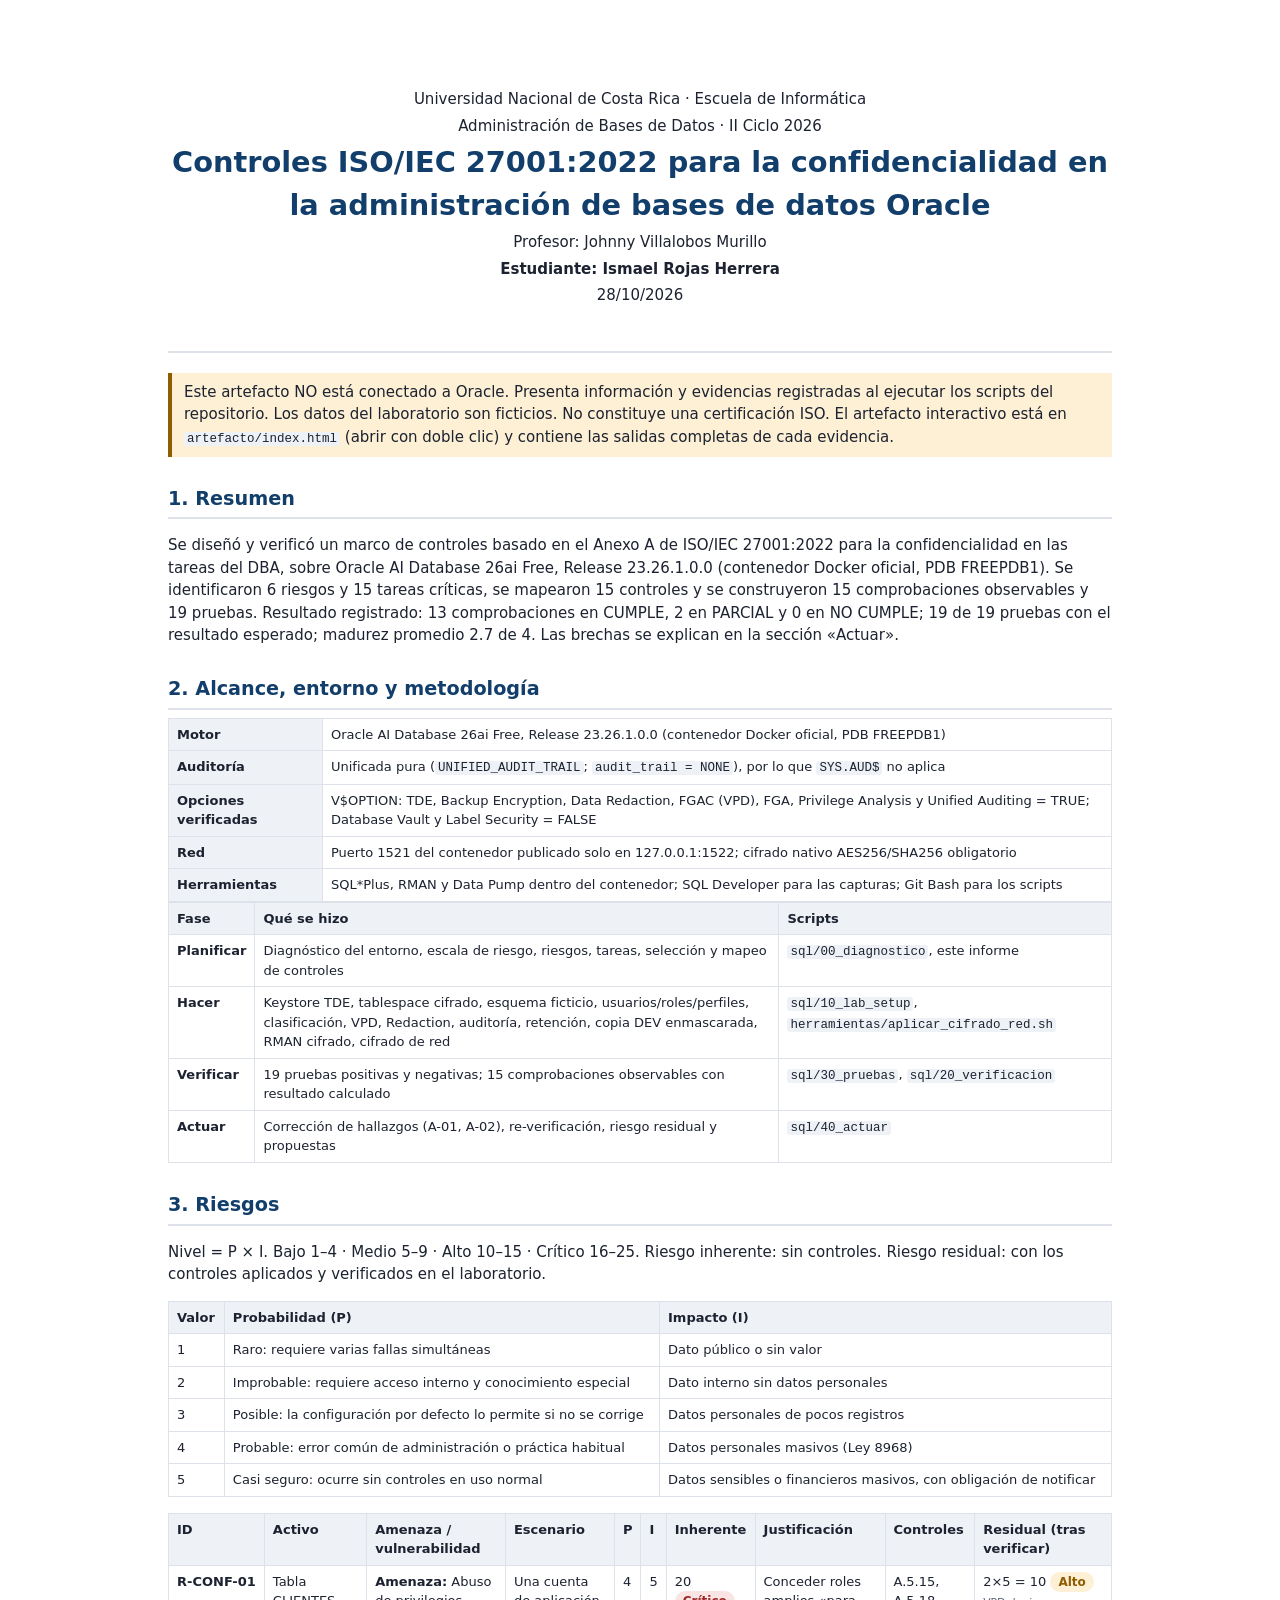
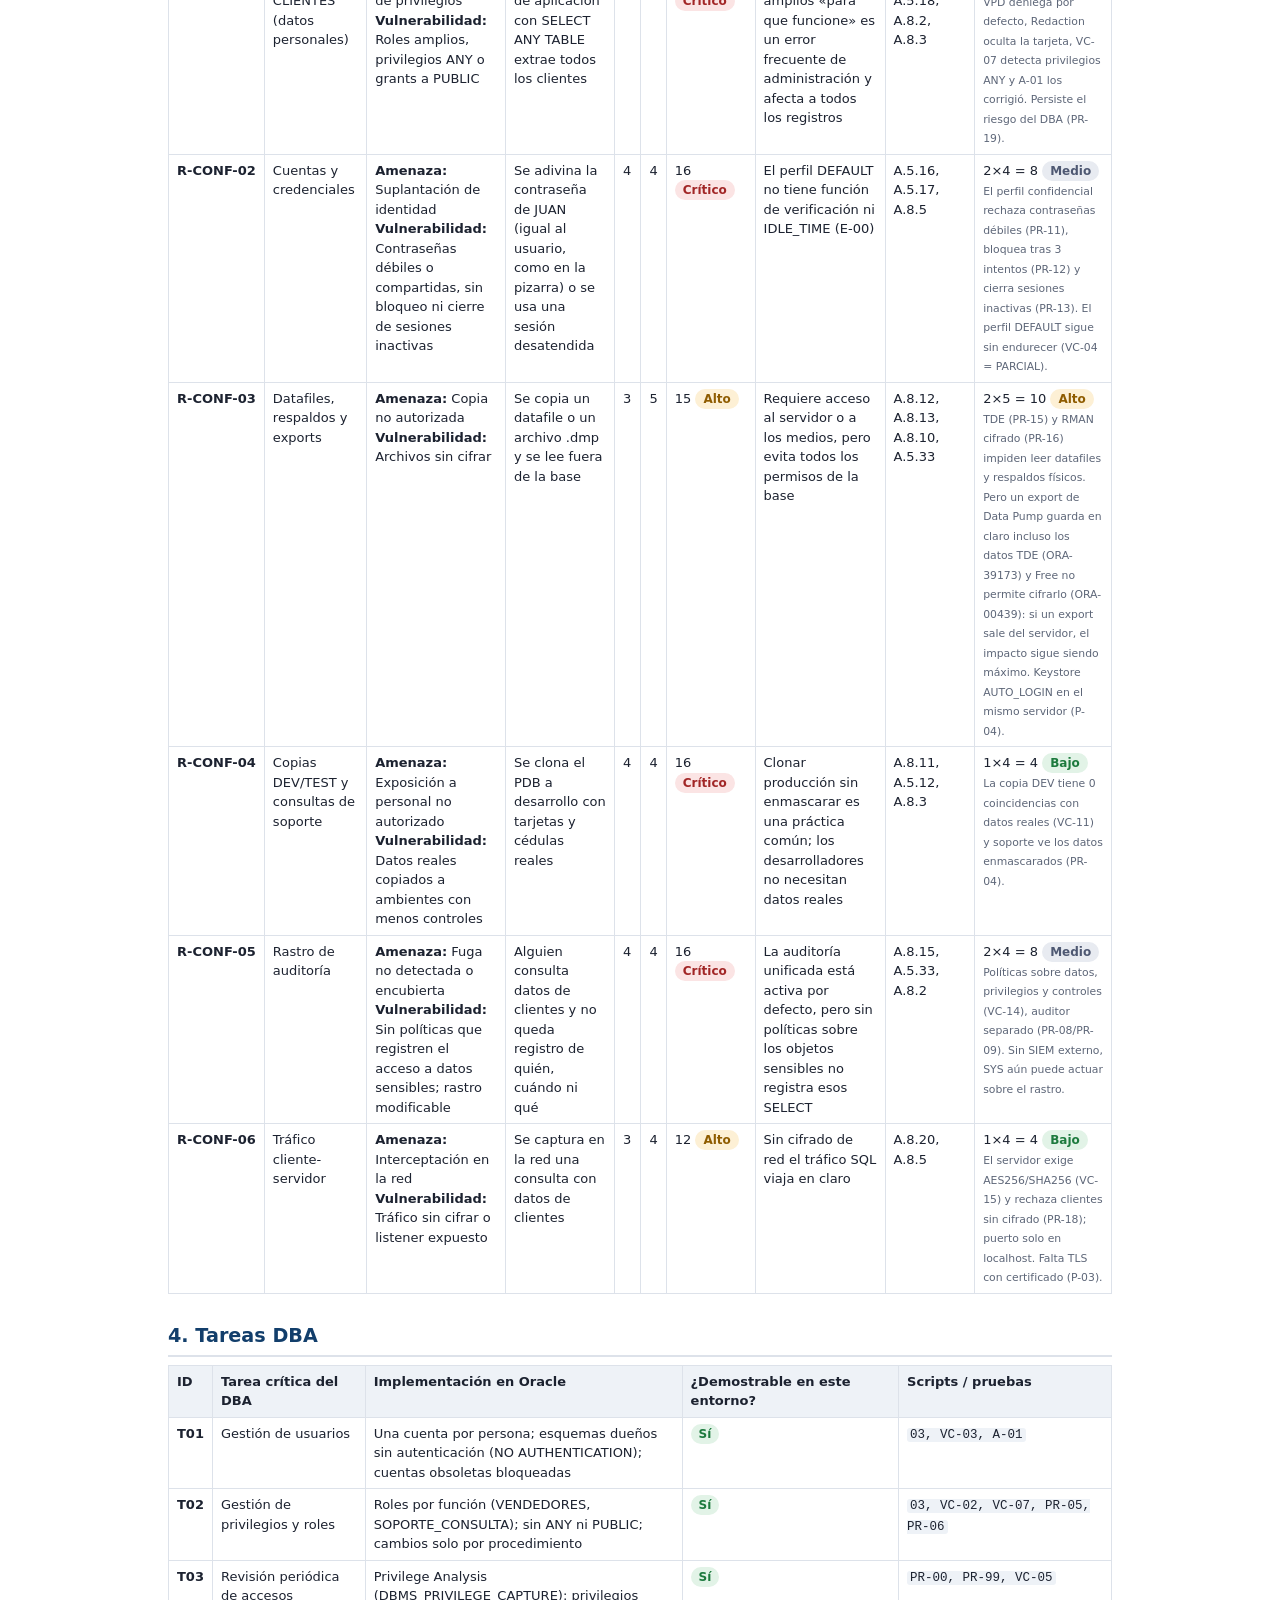
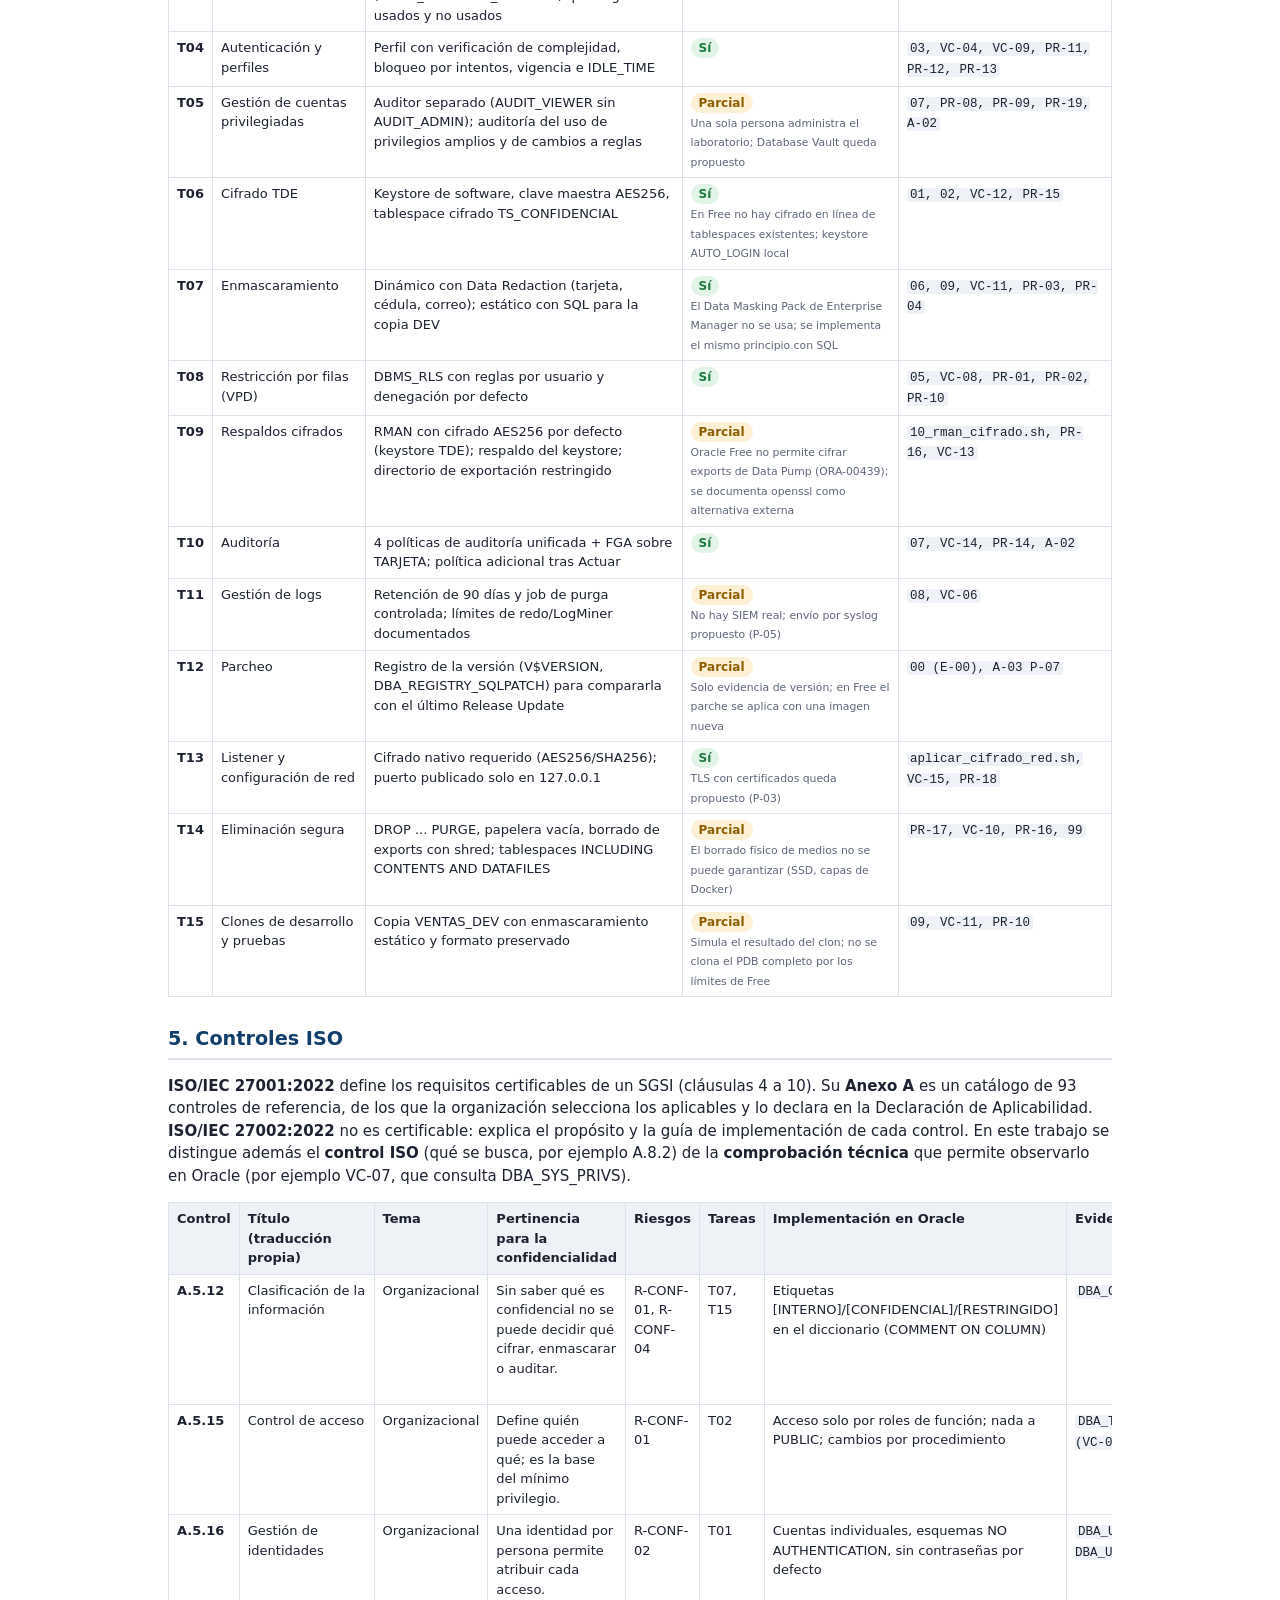
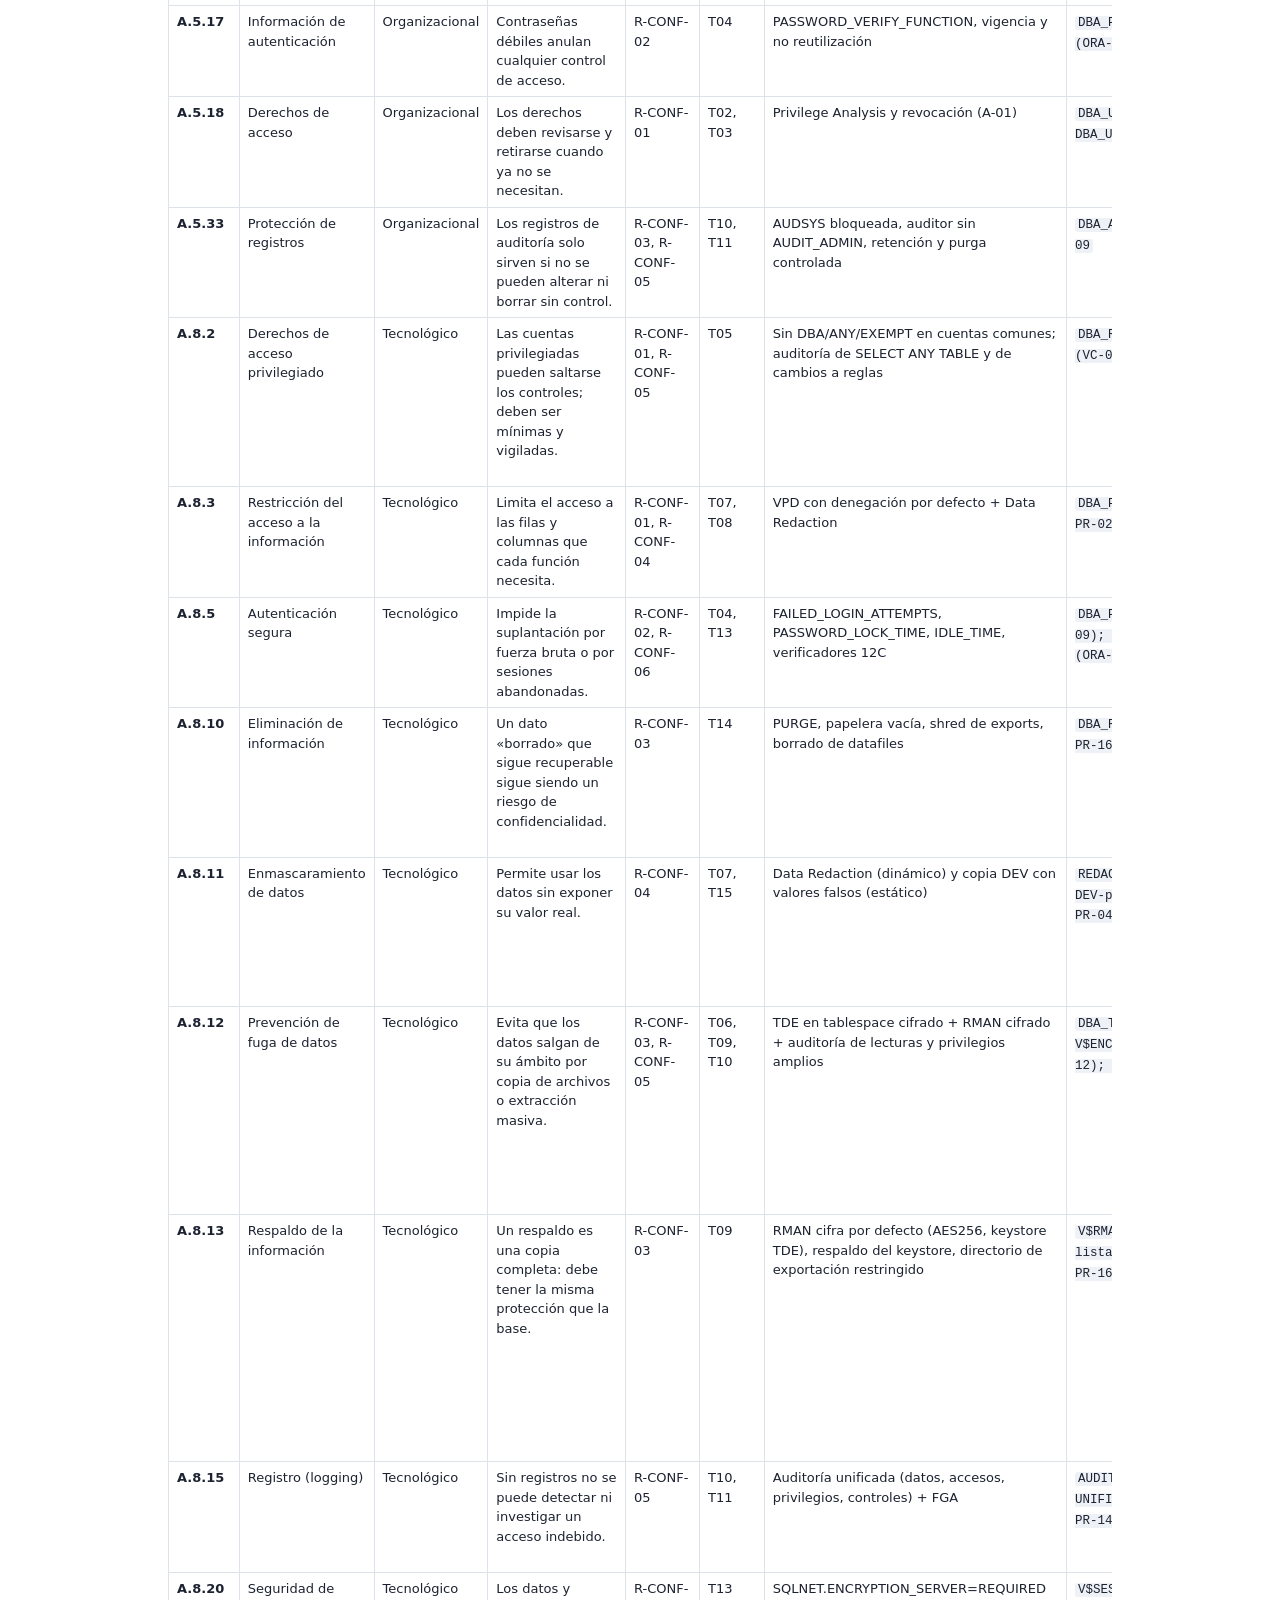
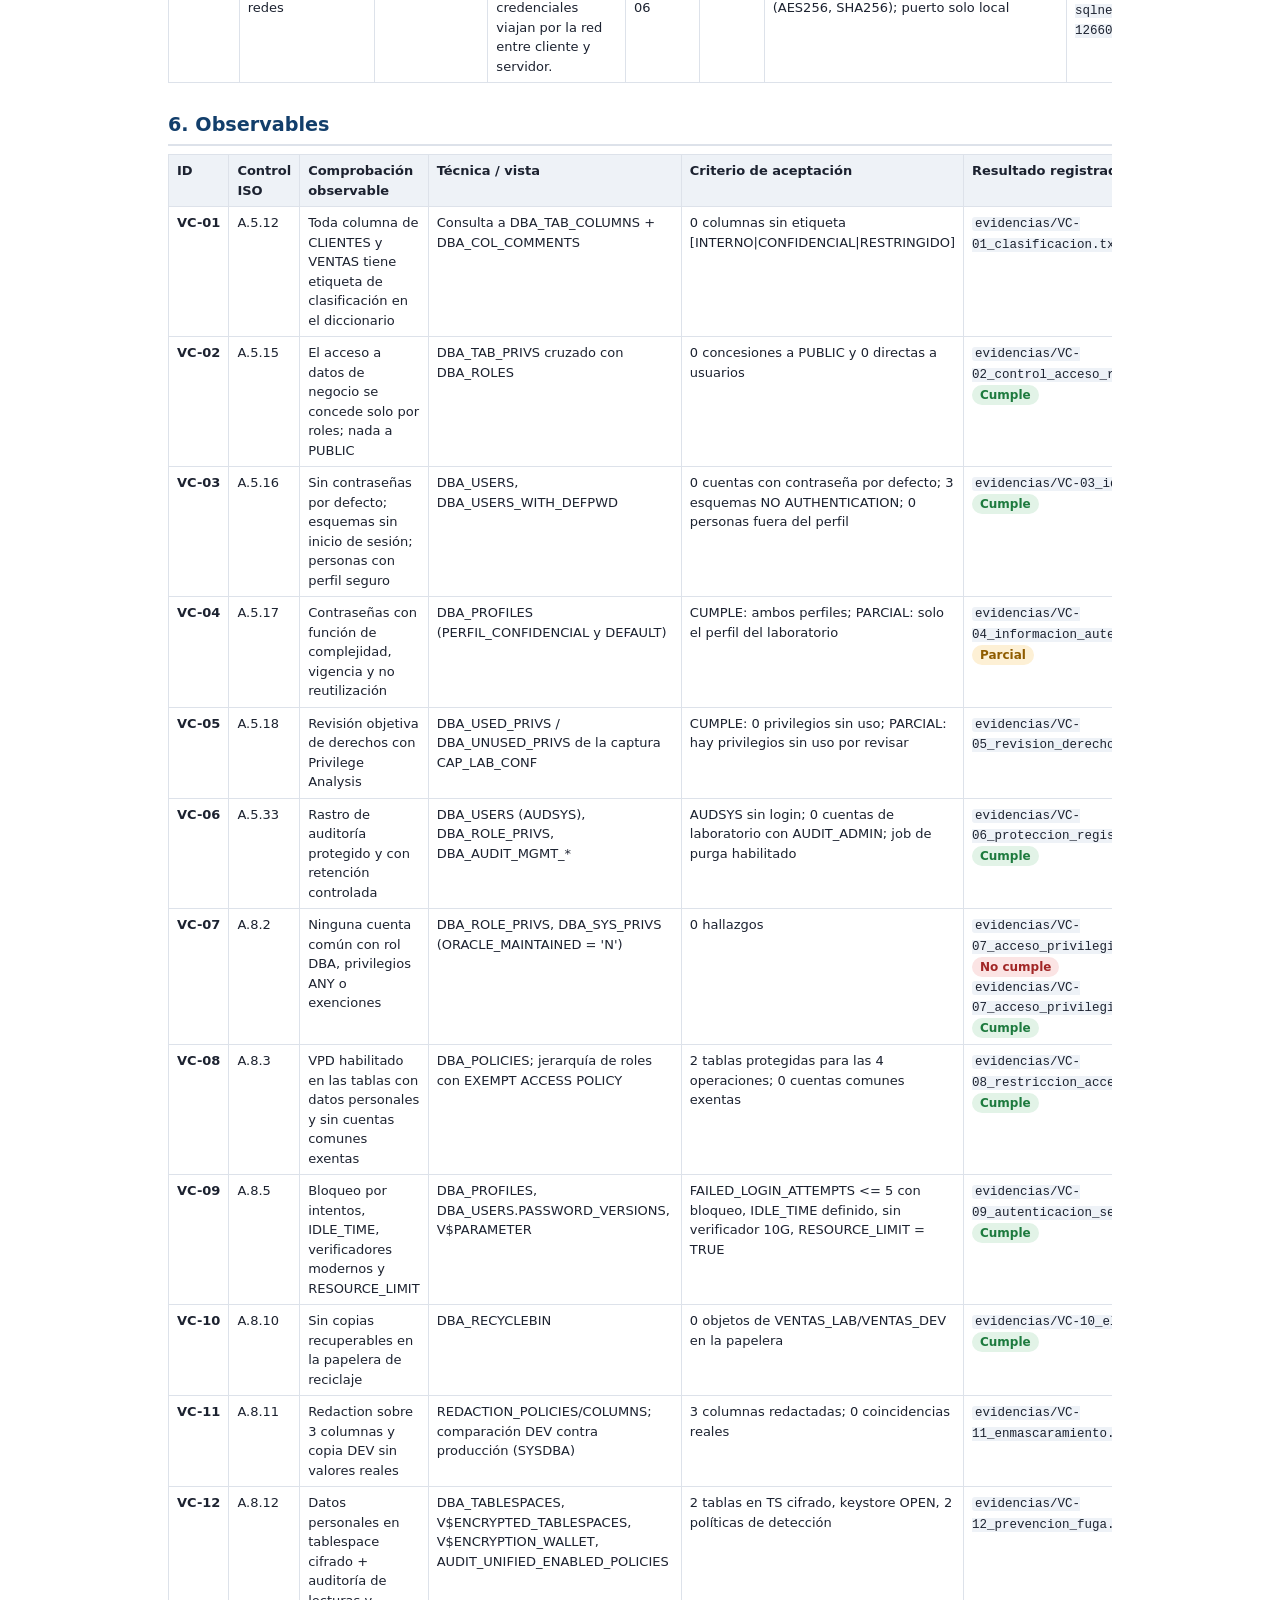
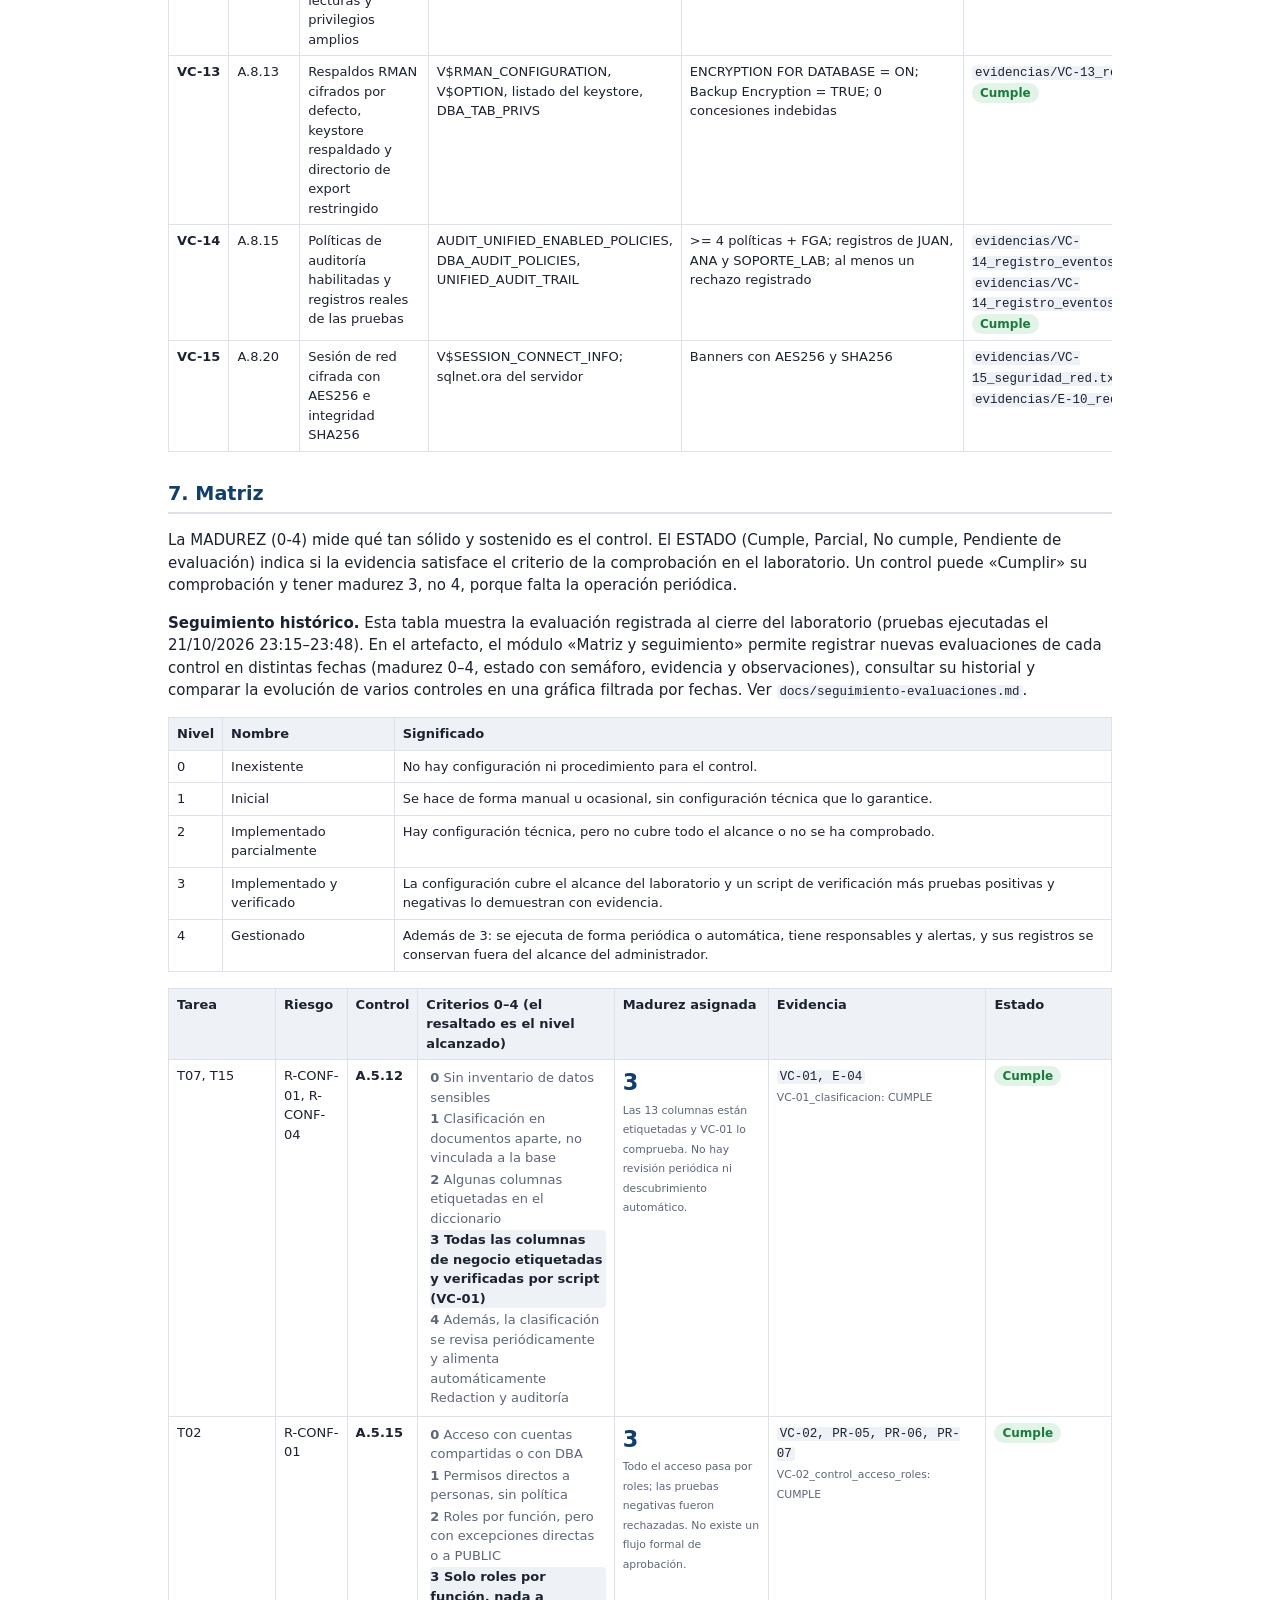
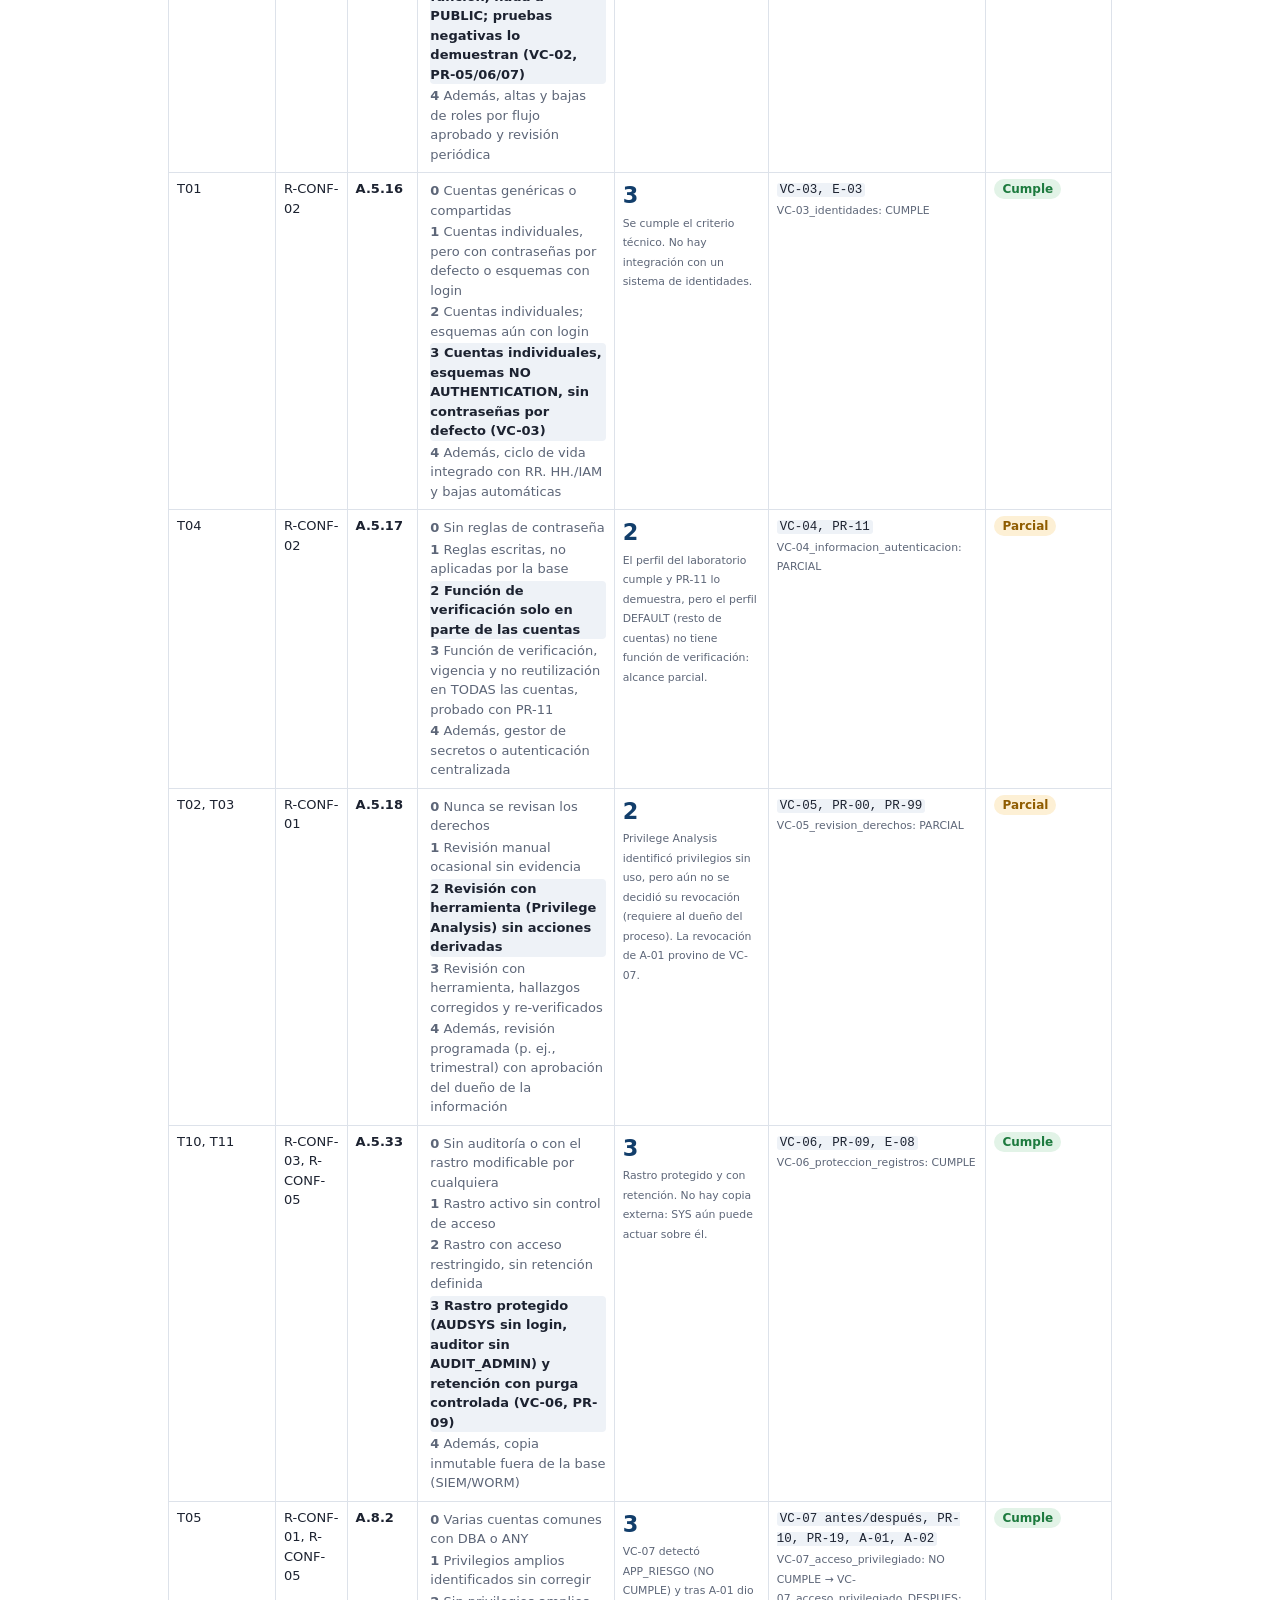
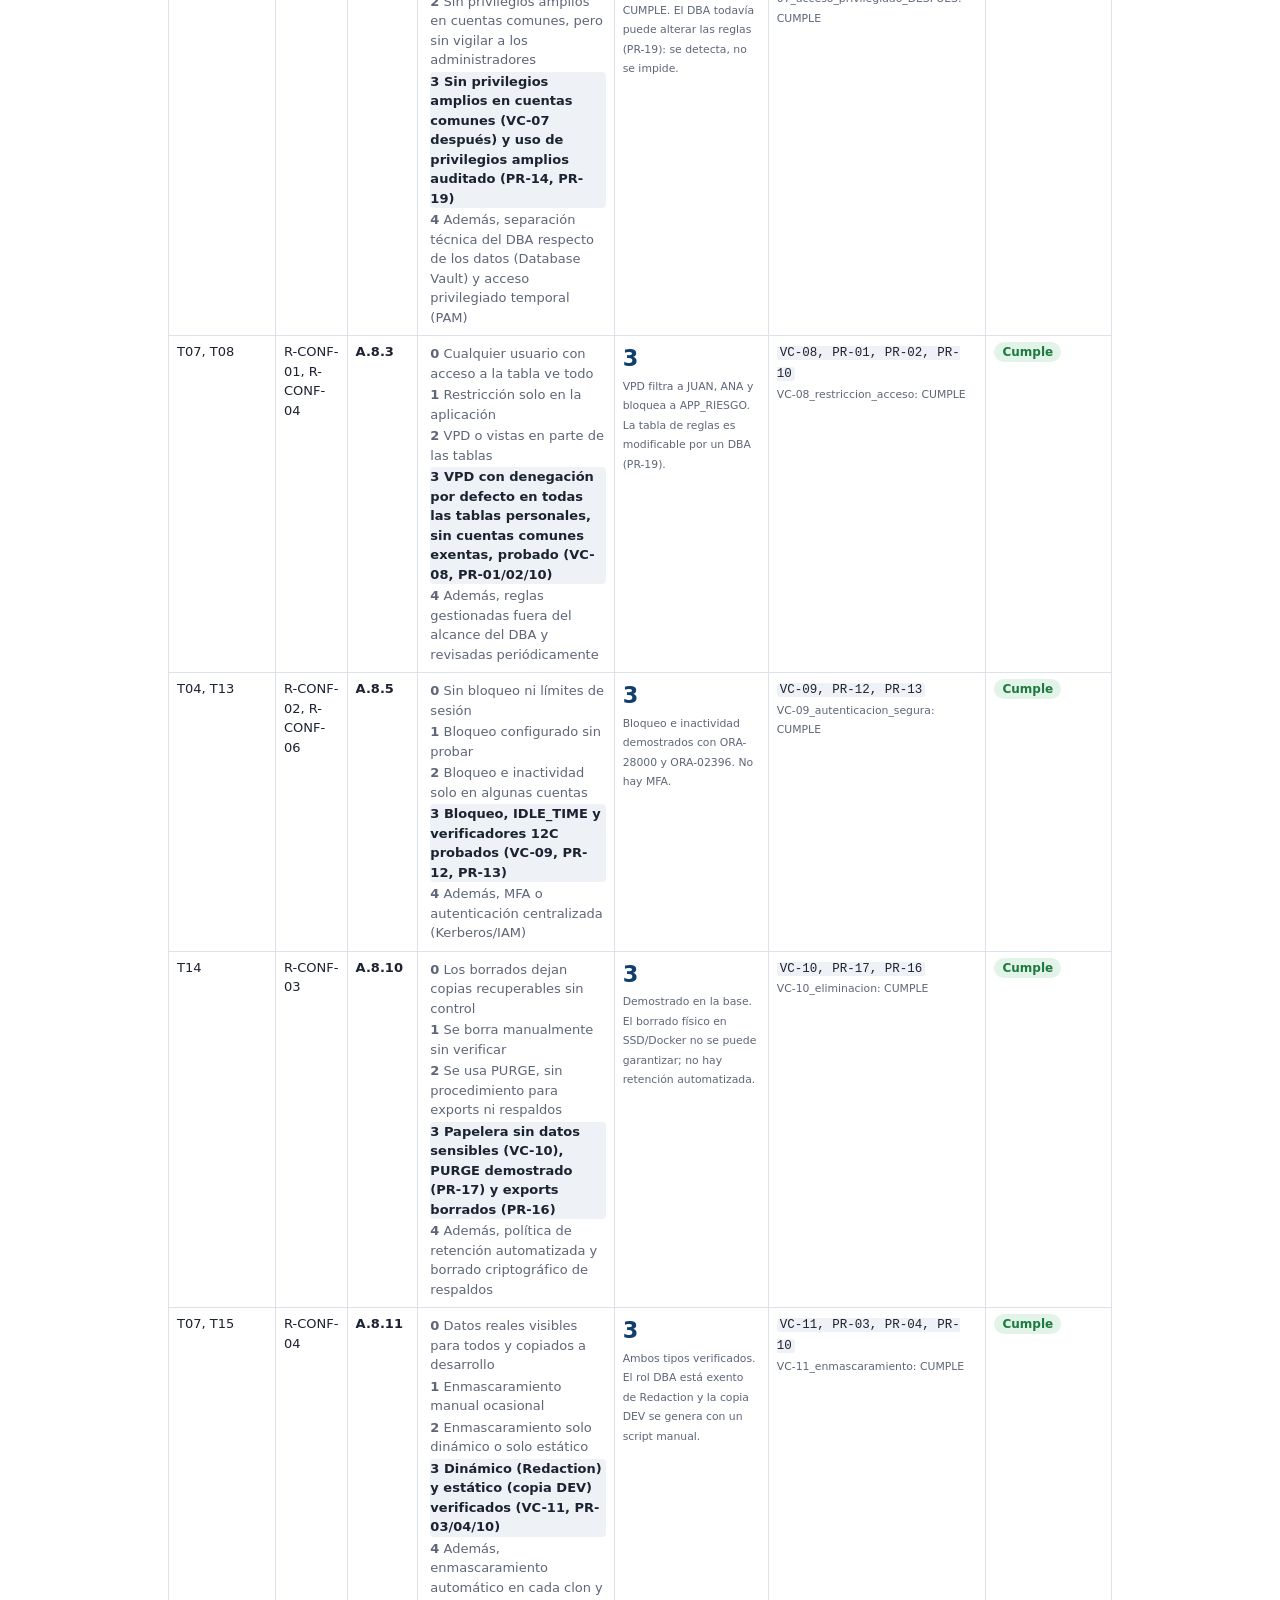
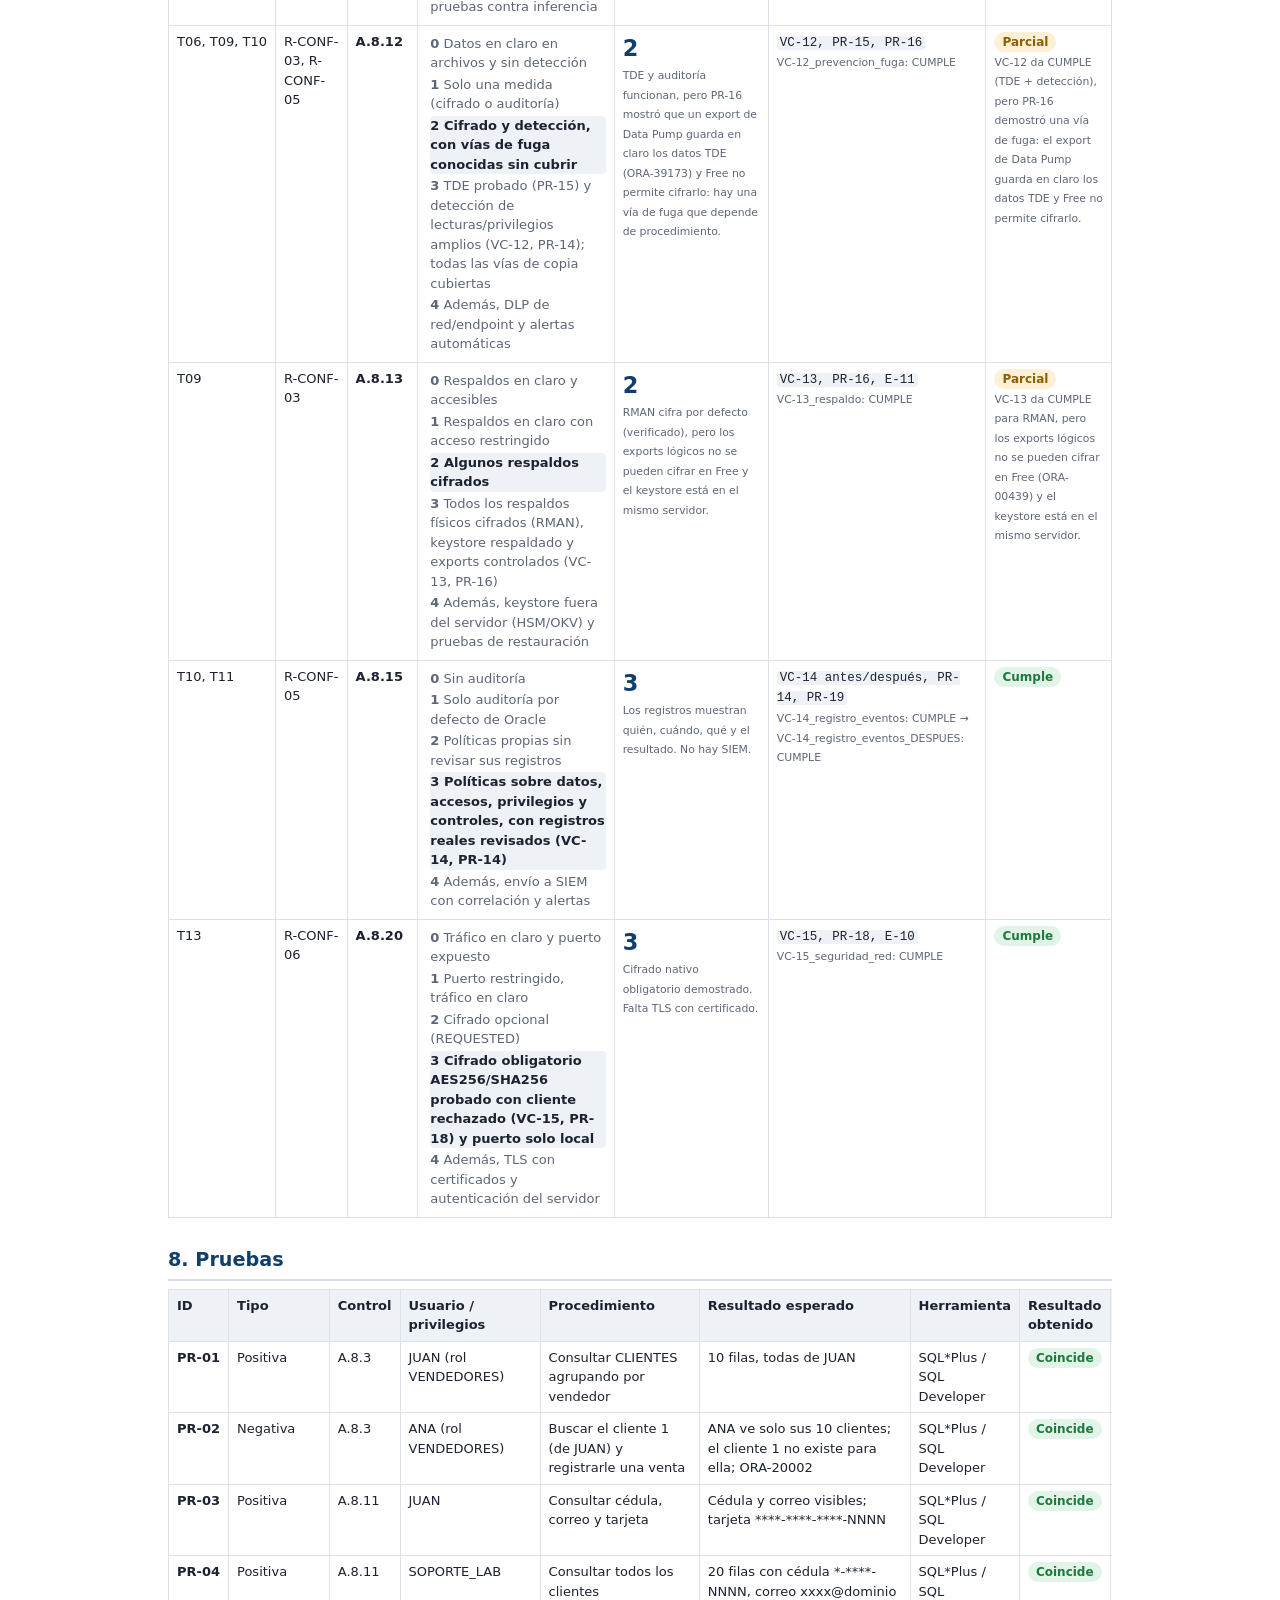
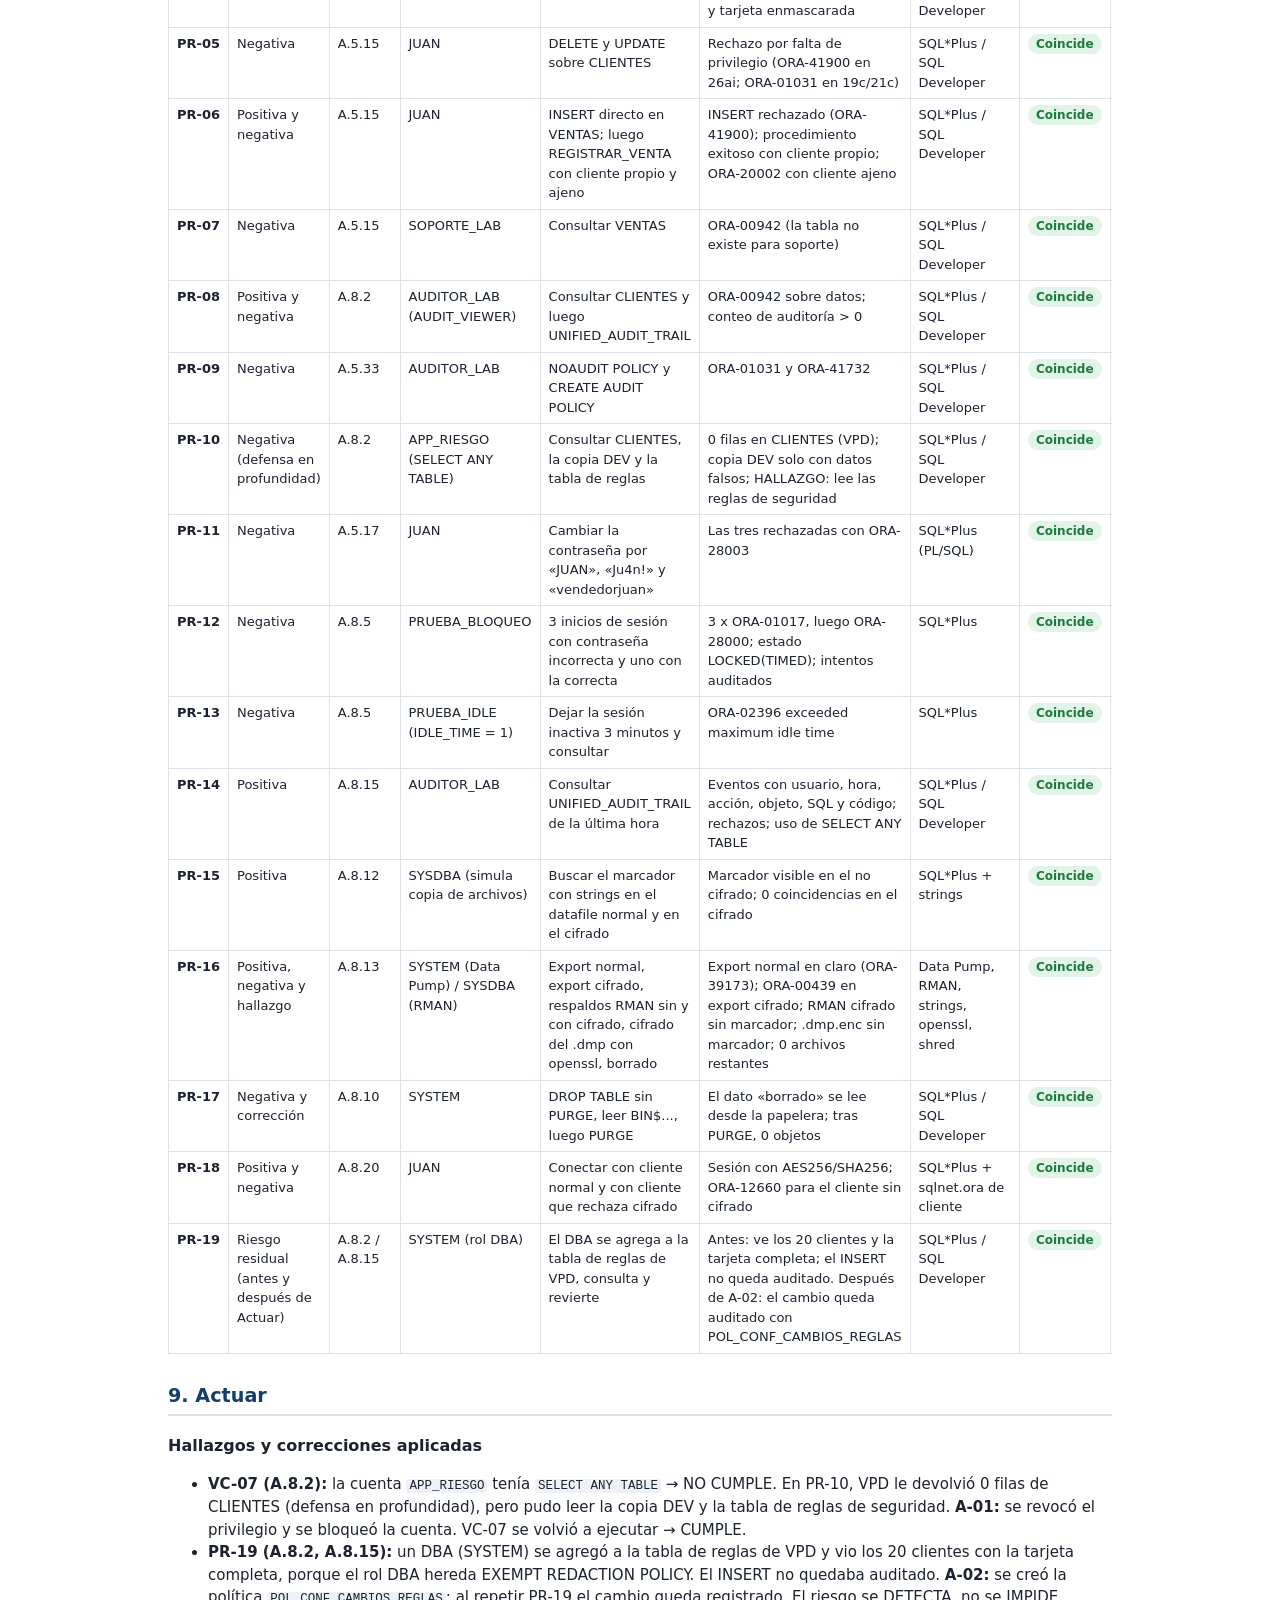
==== commit 65ff8e42: "Tabla de uso de IA: la versión oficial es entregables/Tabla_Uso_IA_Para_Firmar.pdf" ====
--- a/docs/informe/informe.html
+++ b/docs/informe/informe.html
@@ -121,4 +121,4 @@
   <li>El <strong>artículo 11 (Deber de confidencialidad)</strong> extiende el secreto profesional o funcional a quienes intervienen en cualquier fase del tratamiento, «aun después de finalizada su relación con la base de datos».</li>
 </ul>
 <p>La autoridad de control es la Agencia de Protección de Datos de los Habitantes (Prodhab). El reglamento de la ley es el Decreto Ejecutivo n.º 37554-JP (2013). Los controles de este trabajo son medidas técnicas que contribuyen al artículo 10, pero no constituyen por sí mismos el cumplimiento de la ley, que también exige consentimiento, derechos de acceso y rectificación, e inscripción cuando corresponda.</p>
-<h2>11. Uso de IA</h2><div class="tabla"><table id="t-ia"><thead><tr><th>Herramienta IA</th><th>Prompt exacto utilizado</th><th>Aporte de la IA</th><th>Validación / Corrección del estudiante</th><th>Fuente verificada</th></tr></thead><tbody><tr><td>Claude Code (Claude Opus 5.5, Anthropic)</td><td>01 · Texto completo en <code>docs/ia/prompt-01-analisis-inicial.md</code> (especificación del proyecto: PHVA, riesgos R-CONF, 15 controles, matriz, pruebas, restricciones de seguridad y de citación)</td><td>Lectura del enunciado y las pizarras; transcripción con dudas marcadas; diagnóstico del equipo (solo lectura); verificación de las funciones de Oracle por edición; plan PHVA.</td><td>Pendiente</td><td>Pendiente</td></tr><tr><td>Claude Code (Claude Opus 5.5)</td><td>02 · «1. -si es mi laptop, -si,-es individual y mañana necesito llevar un base para enseñarle al profesor y explicarle algo mas o menos 2. tu no puedes descargar oracle?, no te sirve el de docker que tengo ?» (respuestas a la consulta: «usa la que tu creas que es mejor» y «Detenerlo (Recomendado)»)</td><td>Elección de Oracle AI Database 26ai Free; creación del contenedor aislado <code>iso27001-oracle</code>; diagnóstico E-00; borrador de avance (escala, riesgos, tareas, mapeo ISO).</td><td>Pendiente</td><td>Oracle AI Database Licensing Information User Manual 26ai (pendiente de revisión)</td></tr><tr><td>Claude Code (Claude Opus 5.5)</td><td>03 · «entonces del proyecto en si no haz hecho nada? segundo mi nombre es ismael rojas herrera para que lo agregues, tercero, dame un md explicando un poco el proyecto en general, lo que voy a hacer para desarrollarlo y  TODO el avance»</td><td>Nombre agregado; documento explicativo del avance.</td><td>Pendiente</td><td>—</td></tr><tr><td>Claude Code (Claude Opus 5.5)</td><td>04 · «ok, empeza con todo el proyecto, pero separame muy bien en una carpeta lo del avance por APARTE, el md explicativo corrigelo la explicacion damela como si yo la fuera a leer y es exactamente lo que le tengo que decir al profesor por si me pregunta»</td><td>Laboratorio completo (10 scripts de configuración), 15 verificaciones, 19 pruebas, 3 scripts de la fase Actuar, ejecución con evidencias, marco teórico, README, artefacto, informe, guion y checklist; carpeta <code>avance-profesor/</code> separada.</td><td>Pendiente</td><td>Ley 8968 (texto de SCIJ/MICITT, arts. 1-3, 9-11); documentación de Oracle 21c/26ai (pendiente de revisión)</td></tr><tr><td>Claude Code (Claude Opus 5.5)</td><td>05 · «como lo subiste al git si no existe repositorio ? no puedes hacer tu el repositorio sin marca de agua ?» (respuestas a la consulta: «Privado (Recomendado)» y «No incluirlos (Recomendado)»)</td><td>Creación del repositorio privado <code>ismaaa1x/iso27001-confidencialidad-oracle</code> en GitHub con la cuenta del estudiante; primer commit sin línea de coautoría; exclusión de <code>.secrets/</code>, del PDF de la asignación y de las fotos de la pizarra; <code>.gitattributes</code> para los finales de línea; revisión de que ninguna contraseña quedara en los archivos subidos.</td><td>Pendiente</td><td>—</td></tr><tr><td>Claude Code (Claude Opus 5.5)</td><td>06 · «acuerdate que eso de la declaracion de la ia  hay que hacerlo como el profesor lo puso en el pdf que te pase»</td><td>Ajuste de esta tabla al formato de la sección 8 (5 columnas y declaración jurada inmediatamente debajo); documento aparte para firmar.</td><td>Pendiente</td><td>Enunciado del curso, sección 8</td></tr><tr><td>Claude Code (Claude Opus 5.5)</td><td>07 · «eso del uso de ia te dije que cambiaras mis respuestas osea prompts para que sean mas profesionales y enfocadas en un uso de la herramienta ia, se ve muy poco profesional, el unico prompt que dejas es el que te mande largo, despues en el md que me diste con la explicacion del avance, corrijelo y pon tal y como yo lo voy a decir, osea que yo voy a leer eso para explicarle al profesor, que salga lo que voy a hacer de proyecto, como lo voy a hacer y lo que llevo hasta el momento»</td><td>Reescritura de <code>avance-profesor/EXPLICACION-PARA-EL-PROFESOR.md</code> como guion de lectura (qué es el proyecto, cómo se hará, avance). Los prompts registrados no se modificaron, porque el enunciado exige el prompt exacto.</td><td>Pendiente</td><td>—</td></tr><tr><td>Claude Code (Claude Opus 5.5)</td><td>08 · «ok, haz el recorte y la guía»</td><td>Se dejaron en la tabla solo los prompts que generaron contenido del trabajo; guía de validación por fila (sección «Guía para completar la validación»).</td><td>Pendiente</td><td>Enunciado del curso, sección 8</td></tr><tr><td>Claude Code (Claude Opus 5.5)</td><td>09 · «bro por que en el pdf y el html del avance escribiste las preguntas al profesor ? ese no es el documento de confidencialidad ?»</td><td>Se quitó la sección de consultas al profesor del HTML y del PDF del avance.</td><td>Pendiente</td><td>—</td></tr><tr><td>Claude Code (Claude Opus 5.5)</td><td>10 · «si, sacalo del repositorio»</td><td>Las notas personales para la reunión dejaron de publicarse en el repositorio (<code>.gitignore</code>).</td><td>Pendiente</td><td>—</td></tr><tr><td>Claude Code (Claude Opus 5.5)</td><td>11 · «si, pon los accesos directos en la carpeta del avance»</td><td>Accesos directos locales al artefacto y al informe, y archivo <code>.bat</code> para iniciar el contenedor.</td><td>Pendiente</td><td>—</td></tr><tr><td>Claude Code (Claude Opus 5.5)</td><td>12 · «y digamos si tuvieras que explicar el artefacto completo que me pusiste en evidencias como lo harias, dame una explicacion para yo leerla»</td><td>Guion personal para explicar el artefacto (<code>avance-profesor/EXPLICACION-ARTEFACTO.md</code>, no publicado).</td><td>Pendiente</td><td>—</td></tr><tr><td>Claude Code (Claude Opus 5.5)</td><td>13 · «y dame ese html mejor visualmente como si fuera un sistea completo pero solo el front»</td><td>Rediseño del artefacto: menú lateral por fases PHVA, panel general con indicadores, mapa de calor de riesgos, madurez por control, hallazgos y módulo de evidencias con visor.</td><td>Pendiente</td><td>—</td></tr><tr><td>Claude Code (Claude Opus 5.5)</td><td>14 · «y borra del html la parte de la ia eso lo hacemos despues»</td><td>Se quitó la sección de uso de IA del artefacto; se mantiene en el informe y en esta tabla.</td><td>Pendiente</td><td>—</td></tr><tr><td>Claude Code (Claude Opus 5.5)</td><td>15 · «no puedes correr los scrips y que se vea en mi coomputadora ?»</td><td>Script de demostración en vivo <code>herramientas/demo.sh</code> (8 pasos que no modifican el laboratorio ni las evidencias) y acceso directo local.</td><td>Pendiente</td><td>—</td></tr><tr><td>Claude Code (Claude Opus 5.5)</td><td>16 · «okey bro no he hecho nada desde la ultima vez, necesito que me pongas en una carpeta aparte, por ejemplo todo lo que llevamos para entregar o avanzado en una carpeta llamada chatgpt»</td><td>Carpeta local <code>chatgpt/</code> con una copia ordenada de todo lo avanzado y un índice (<code>00-LEEME.md</code>).</td><td>Pendiente</td><td>—</td></tr><tr><td>Claude Code (Claude Opus 5.5)</td><td>17 · Texto completo en <code>docs/ia/prompt-17-seguimiento-historico.md</code> (seguimiento histórico de controles a partir de las fotos de la pizarra del 28/10/2026), más la línea «y dime despues de hacer esos cambios que es lo que tengo que hacer yo que no puedas hacer tu y falte para la entrega paso a paso»</td><td>Módulo «Matriz y seguimiento» del artefacto: registro de evaluaciones con revisiones, semáforo, gráfica de evolución por fechas, historial, indicadores, exportación e importación JSON, evaluaciones base recuperadas de las evidencias y datos de demostración separados; pruebas automatizadas en el navegador; documentación (<code>docs/seguimiento-evaluaciones.md</code>).</td><td>Pendiente</td><td>Fotos de la pizarra del 28/10/2026; enunciado del curso (escala 0–4, matriz)</td></tr></tbody></table></div><p><small>El prompt 01 completo está en <code>docs/ia/prompt-01-analisis-inicial.md</code>.</small></p><p><strong>Declaración Jurada:</strong></p><p>Yo, <strong>Ismael Rojas Herrera</strong>, declaro que todo contenido generado con IA ha sido declarado en la tabla anterior, validado contra fuentes oficiales (ISO, documentación del motor de BD) y que asumo responsabilidad por su veracidad. Entiendo que omitir esta declaración constituye falta grave.</p><p class='firma'>Firma: ______________________________ &nbsp;&nbsp; Carné: ____________________ &nbsp;&nbsp; Fecha: ________________</p><h2>12. Referencias</h2><ol class="refs"><li>Asamblea Legislativa de la República de Costa Rica. (2011). <em>Ley n.º 8968: Protección de la persona frente al tratamiento de sus datos personales</em>. Sistema Costarricense de Información Jurídica. https://pgrweb.go.cr/scij/Busqueda/Normativa/Normas/nrm_texto_completo.aspx?param1=NRTC&amp;nValor1=1&amp;nValor2=70975&amp;nValor3=85989&amp;strTipM=TC</li><li>Hall, T. (2025, 15 de octubre). <em>Oracle AI Database 26ai released</em>. ORACLE-BASE. https://oracle-base.com/blog/2025/10/15/oracle-ai-database-26ai-released/</li><li>International Organization for Standardization & International Electrotechnical Commission. (2022a). <em>Information security, cybersecurity and privacy protection — Information security management systems — Requirements</em> (ISO/IEC Standard No. 27001:2022). https://www.iso.org/standard/27001 [Texto completo no consultado: norma de pago]</li><li>International Organization for Standardization & International Electrotechnical Commission. (2022b). <em>Information security, cybersecurity and privacy protection — Information security controls</em> (ISO/IEC Standard No. 27002:2022). https://www.iso.org/standard/75652.html [Texto completo no consultado: norma de pago]</li><li>Open Security Architecture. (s. f.). <em>ISO/IEC 27002:2022</em> [Fuente secundaria para los títulos de los controles]. https://www.opensecurityarchitecture.org/frameworks/iso-27002-2022</li><li>Oracle. (s. f.-a). <em>Database licensing information user manual 21c</em>. https://docs.oracle.com/en/database/oracle/oracle-database/21/dblic/Licensing-Information.html</li><li>Oracle. (s. f.-b). <em>Database Express Edition installation guide 21c for Linux x86-64: Licensing restrictions</em>. https://docs.oracle.com/en/database/oracle/oracle-database/21/xeinl/licensing-restrictions.html</li><li>Oracle. (s. f.-c). <em>Database security guide 21c: Introduction to auditing</em>. https://docs.oracle.com/en/database/oracle/oracle-database/21/dbseg/introduction-to-auditing.html</li><li>Oracle. (s. f.-d). <em>Oracle AI Database 26ai: Changes, desupports, and deprecations</em>. https://docs.oracle.com/en/database/oracle/oracle-database/26/upgrd/oracle-database-changes-deprecations-desupports.html</li><li>Oracle. (s. f.-e). <em>Oracle AI Database security guide 26ai: Securing data for Oracle AI Database connections</em>. https://docs.oracle.com/en/database/oracle/oracle-database/26/dbseg/nne-vs-tls.html</li><li>Oracle. (2026). <em>Oracle AI Database licensing information user manual 26ai</em>. https://docs.oracle.com/en/database/oracle/oracle-database/26/dblic/Licensing-Information.html</li><li>Poder Ejecutivo de la República de Costa Rica. (2013). <em>Decreto Ejecutivo n.º 37554-JP: Reglamento a la Ley de Protección de la Persona frente al Tratamiento de sus Datos Personales</em>. Sistema Costarricense de Información Jurídica. https://pgrweb.go.cr/scij/Busqueda/Normativa/Normas/nrm_texto_completo.aspx?param1=NRTC&amp;nValor1=1&amp;nValor2=74352&amp;nValor3=106487&amp;strTipM=TC</li><li>Rose, S., Borchert, O., Mitchell, S., &amp; Connelly, S. (2020). <em>Zero trust architecture</em> (NIST Special Publication 800-207). National Institute of Standards and Technology. https://doi.org/10.6028/NIST.SP.800-207</li></ol></main></body></html>+<h2>11. Uso de IA</h2><p>La tabla de uso de IA con el formato de la sección 8 del enunciado (Herramienta IA, Prompt exacto utilizado, Aporte de la IA, Validación / Corrección del estudiante y Fuente verificada), la declaración jurada y los anexos A y B con los prompts 01 y 17 completos se entregan como documento aparte: <code>entregables/Tabla_Uso_IA_Para_Firmar.pdf</code>.</p><h2>12. Referencias</h2><ol class="refs"><li>Asamblea Legislativa de la República de Costa Rica. (2011). <em>Ley n.º 8968: Protección de la persona frente al tratamiento de sus datos personales</em>. Sistema Costarricense de Información Jurídica. https://pgrweb.go.cr/scij/Busqueda/Normativa/Normas/nrm_texto_completo.aspx?param1=NRTC&amp;nValor1=1&amp;nValor2=70975&amp;nValor3=85989&amp;strTipM=TC</li><li>Hall, T. (2025, 15 de octubre). <em>Oracle AI Database 26ai released</em>. ORACLE-BASE. https://oracle-base.com/blog/2025/10/15/oracle-ai-database-26ai-released/</li><li>International Organization for Standardization & International Electrotechnical Commission. (2022a). <em>Information security, cybersecurity and privacy protection — Information security management systems — Requirements</em> (ISO/IEC Standard No. 27001:2022). https://www.iso.org/standard/27001 [Texto completo no consultado: norma de pago]</li><li>International Organization for Standardization & International Electrotechnical Commission. (2022b). <em>Information security, cybersecurity and privacy protection — Information security controls</em> (ISO/IEC Standard No. 27002:2022). https://www.iso.org/standard/75652.html [Texto completo no consultado: norma de pago]</li><li>Open Security Architecture. (s. f.). <em>ISO/IEC 27002:2022</em> [Fuente secundaria para los títulos de los controles]. https://www.opensecurityarchitecture.org/frameworks/iso-27002-2022</li><li>Oracle. (s. f.-a). <em>Database licensing information user manual 21c</em>. https://docs.oracle.com/en/database/oracle/oracle-database/21/dblic/Licensing-Information.html</li><li>Oracle. (s. f.-b). <em>Database Express Edition installation guide 21c for Linux x86-64: Licensing restrictions</em>. https://docs.oracle.com/en/database/oracle/oracle-database/21/xeinl/licensing-restrictions.html</li><li>Oracle. (s. f.-c). <em>Database security guide 21c: Introduction to auditing</em>. https://docs.oracle.com/en/database/oracle/oracle-database/21/dbseg/introduction-to-auditing.html</li><li>Oracle. (s. f.-d). <em>Oracle AI Database 26ai: Changes, desupports, and deprecations</em>. https://docs.oracle.com/en/database/oracle/oracle-database/26/upgrd/oracle-database-changes-deprecations-desupports.html</li><li>Oracle. (s. f.-e). <em>Oracle AI Database security guide 26ai: Securing data for Oracle AI Database connections</em>. https://docs.oracle.com/en/database/oracle/oracle-database/26/dbseg/nne-vs-tls.html</li><li>Oracle. (2026). <em>Oracle AI Database licensing information user manual 26ai</em>. https://docs.oracle.com/en/database/oracle/oracle-database/26/dblic/Licensing-Information.html</li><li>Poder Ejecutivo de la República de Costa Rica. (2013). <em>Decreto Ejecutivo n.º 37554-JP: Reglamento a la Ley de Protección de la Persona frente al Tratamiento de sus Datos Personales</em>. Sistema Costarricense de Información Jurídica. https://pgrweb.go.cr/scij/Busqueda/Normativa/Normas/nrm_texto_completo.aspx?param1=NRTC&amp;nValor1=1&amp;nValor2=74352&amp;nValor3=106487&amp;strTipM=TC</li><li>Rose, S., Borchert, O., Mitchell, S., &amp; Connelly, S. (2020). <em>Zero trust architecture</em> (NIST Special Publication 800-207). National Institute of Standards and Technology. https://doi.org/10.6028/NIST.SP.800-207</li></ol></main></body></html>
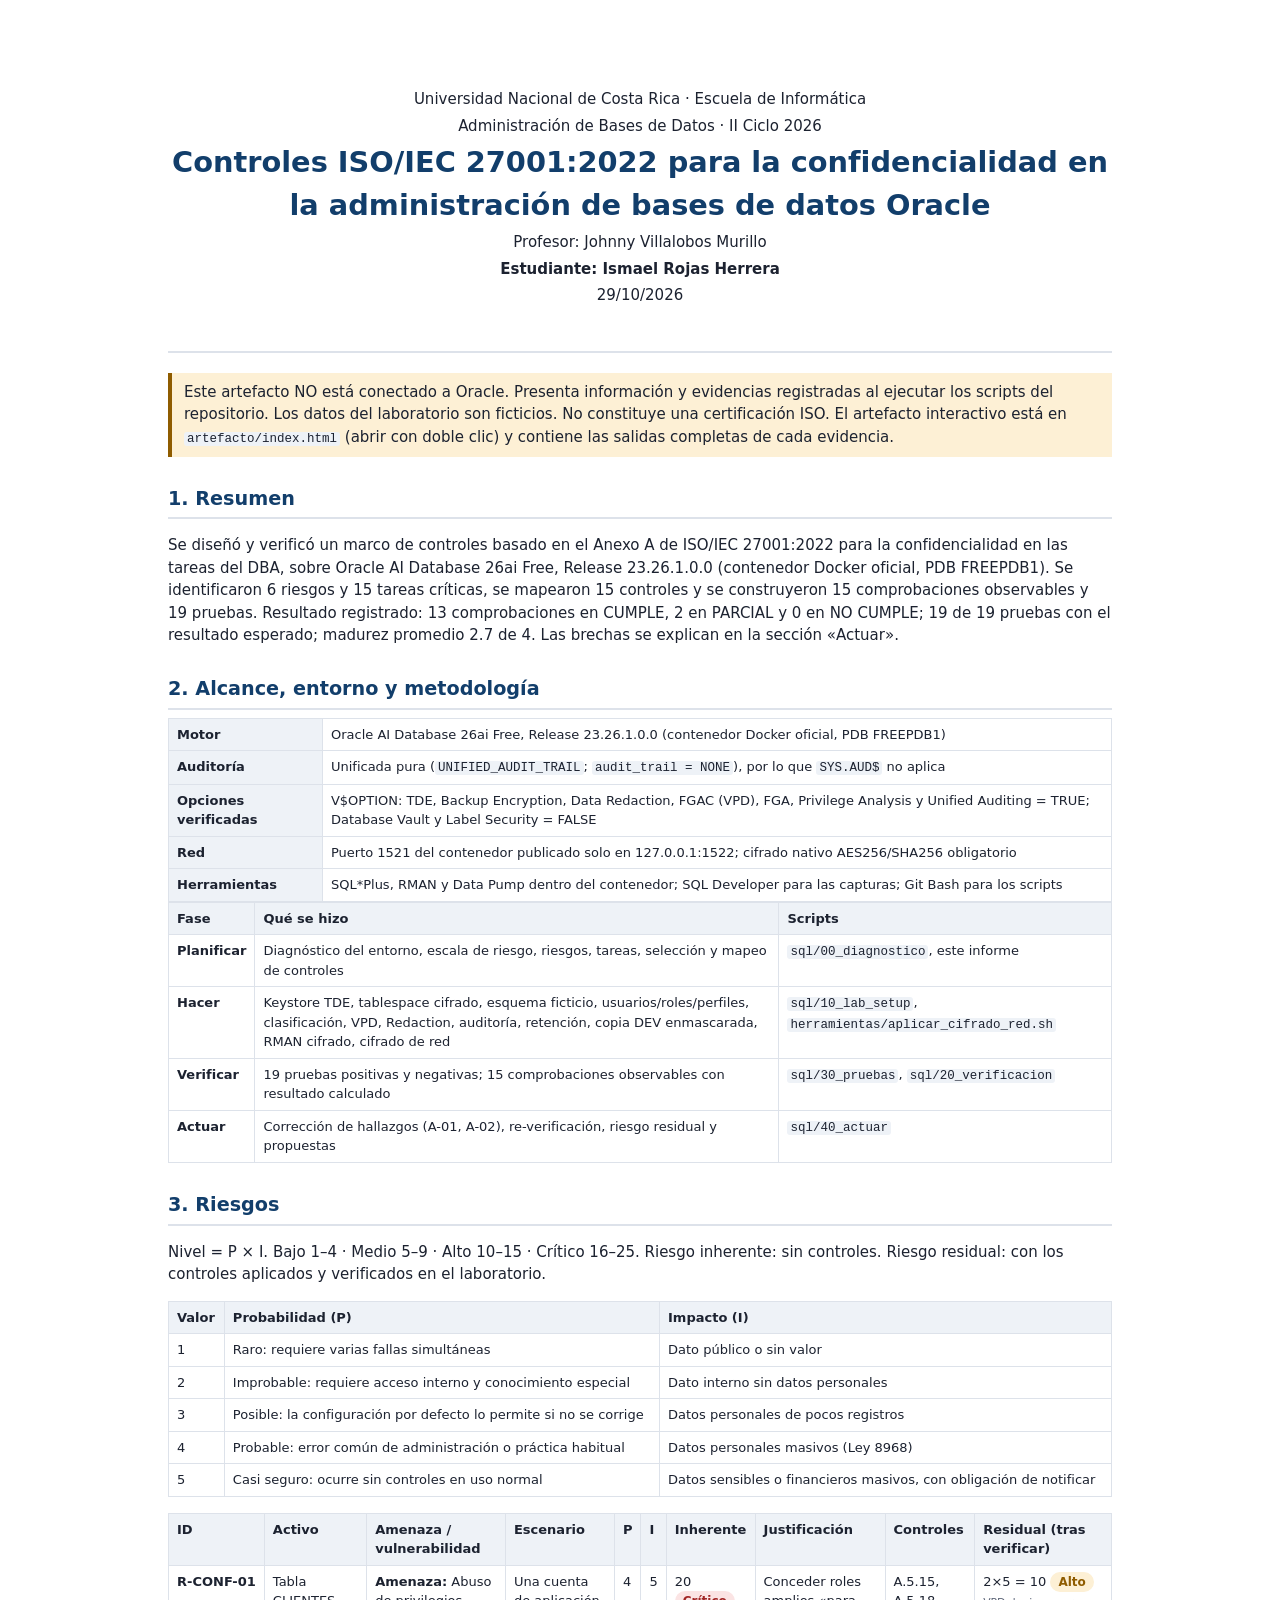
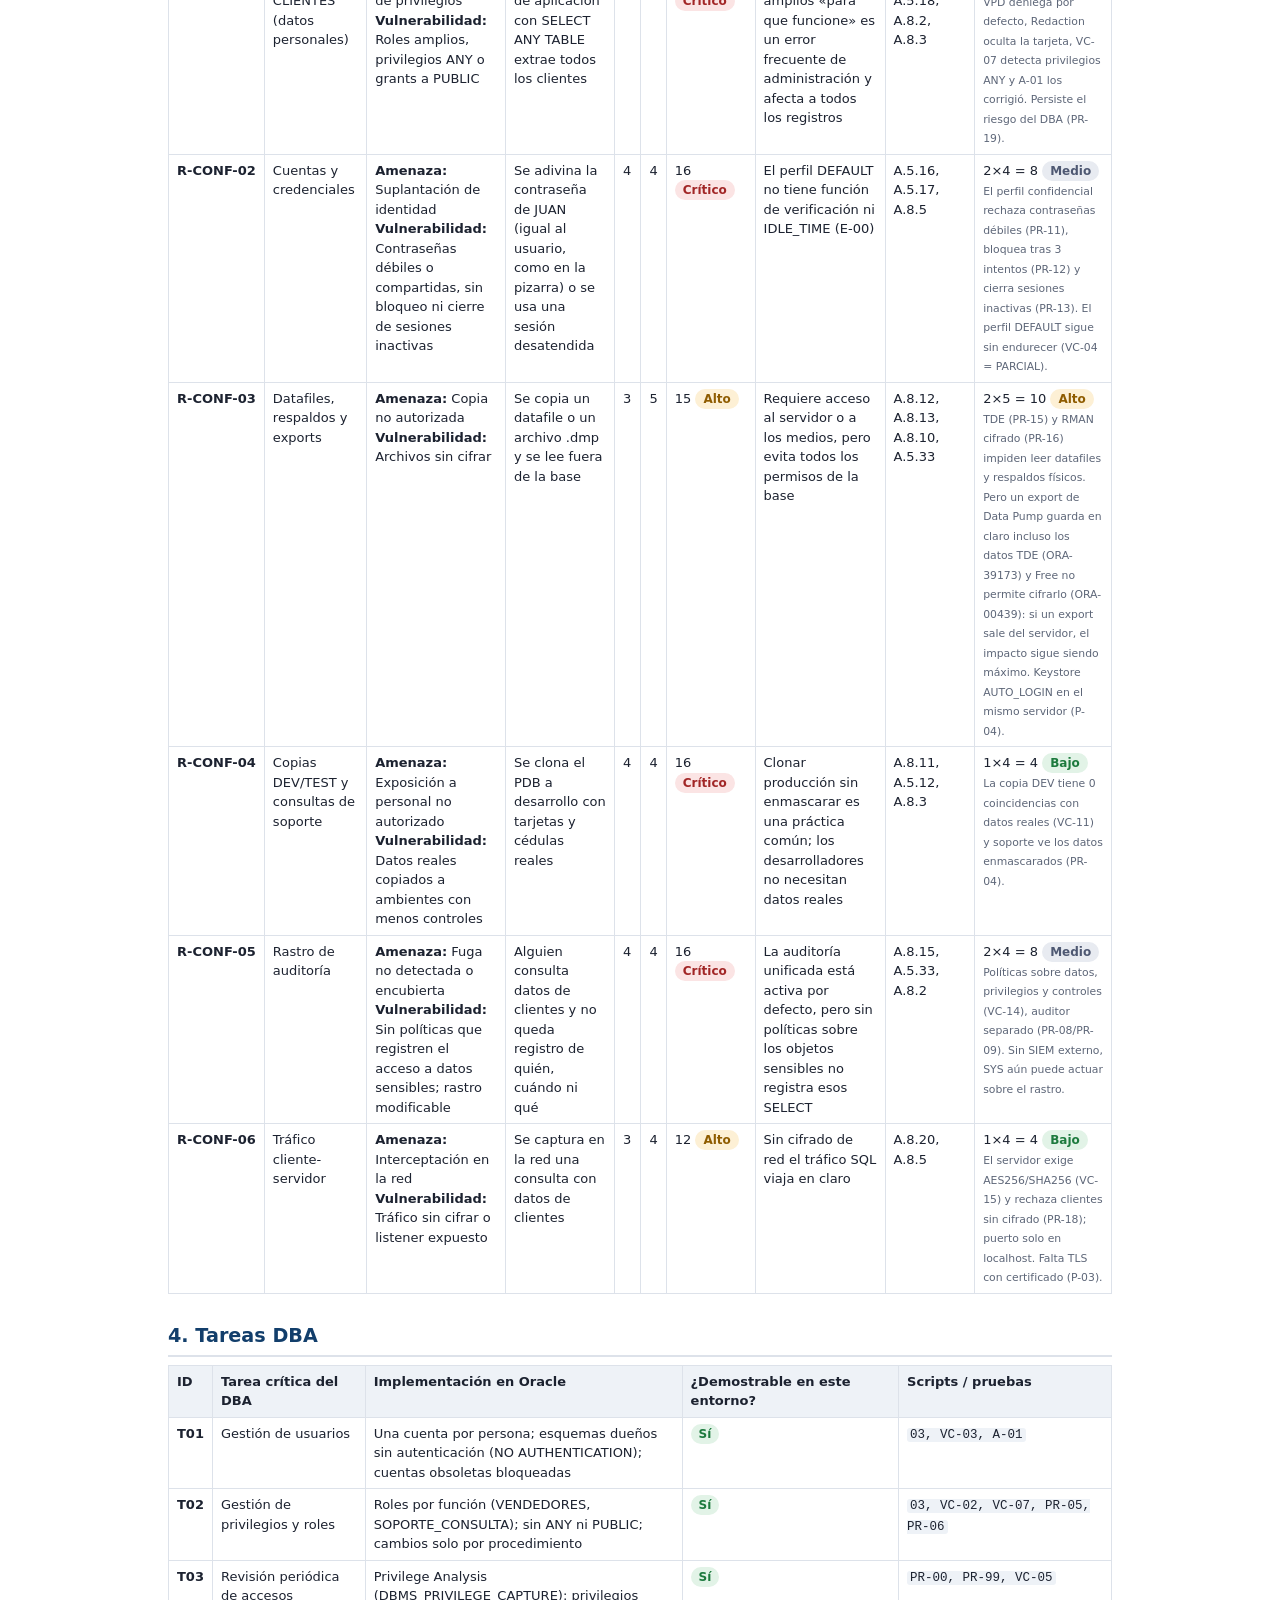
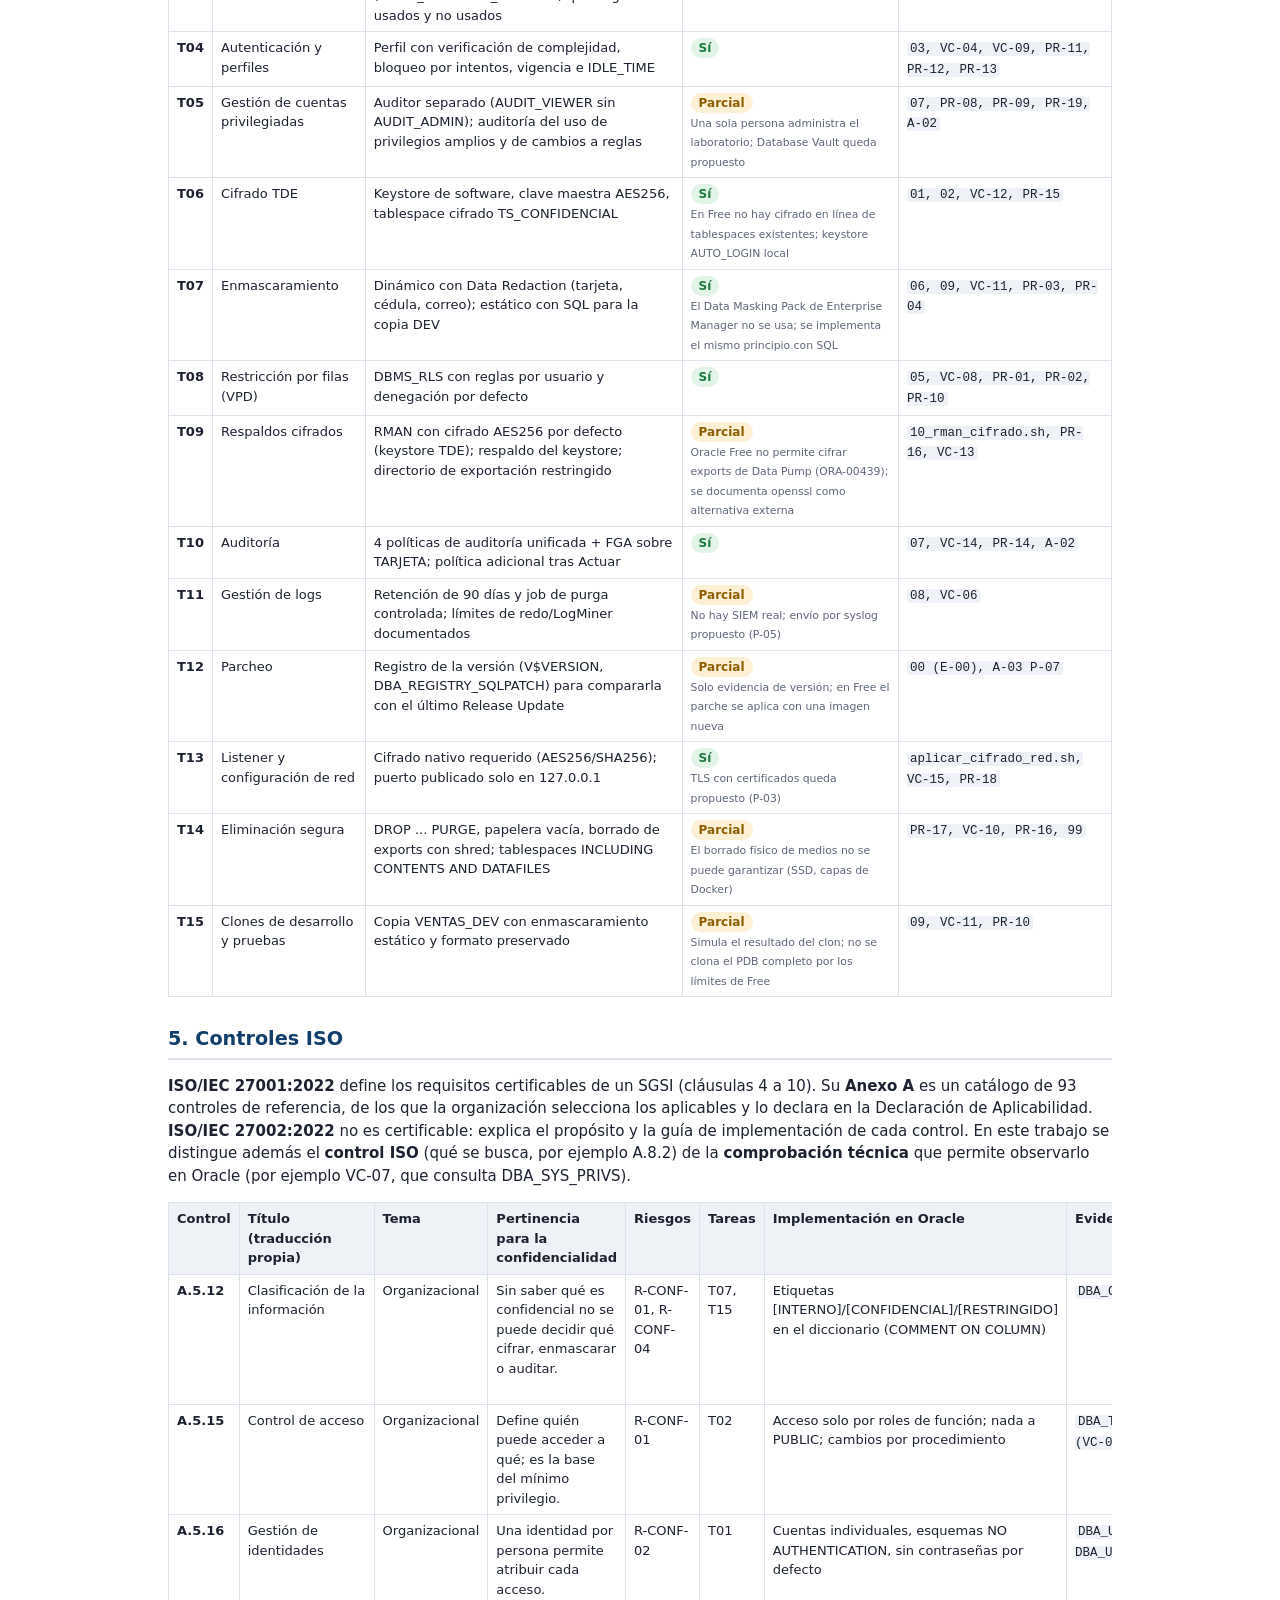
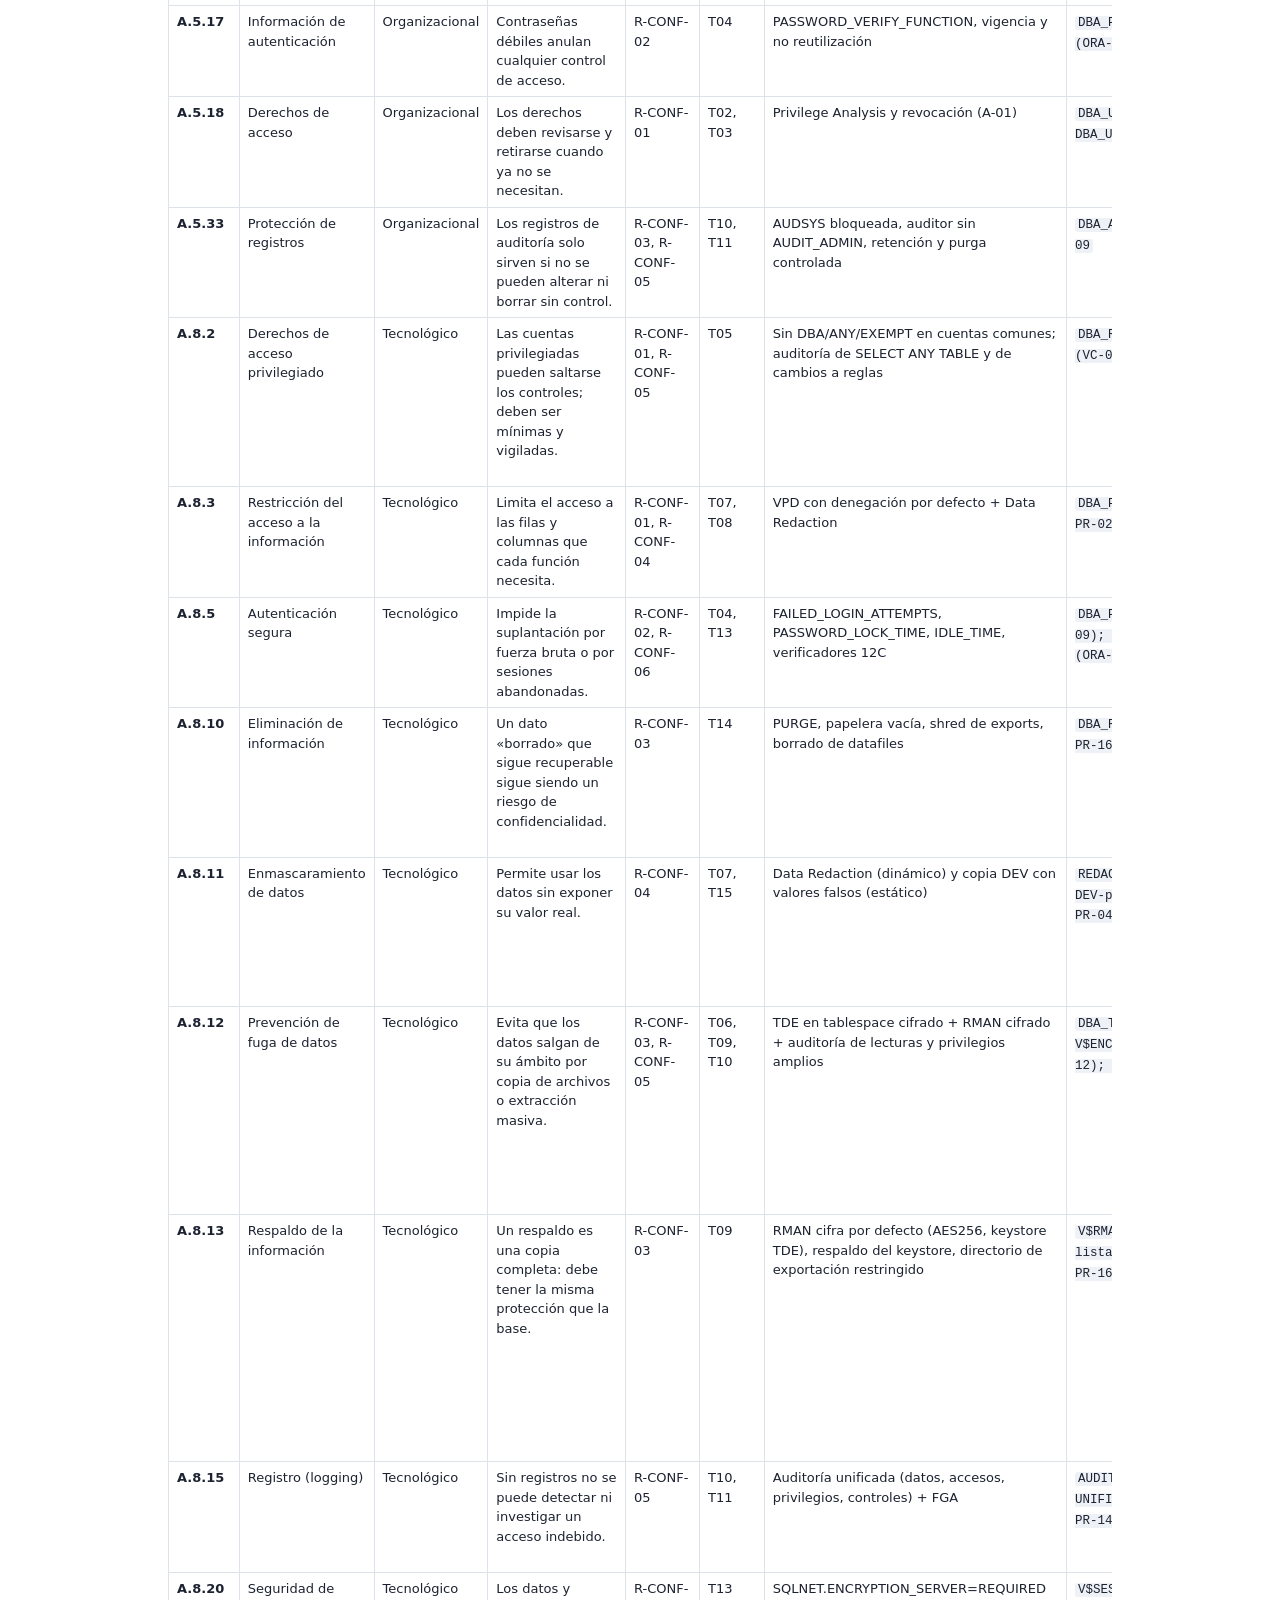
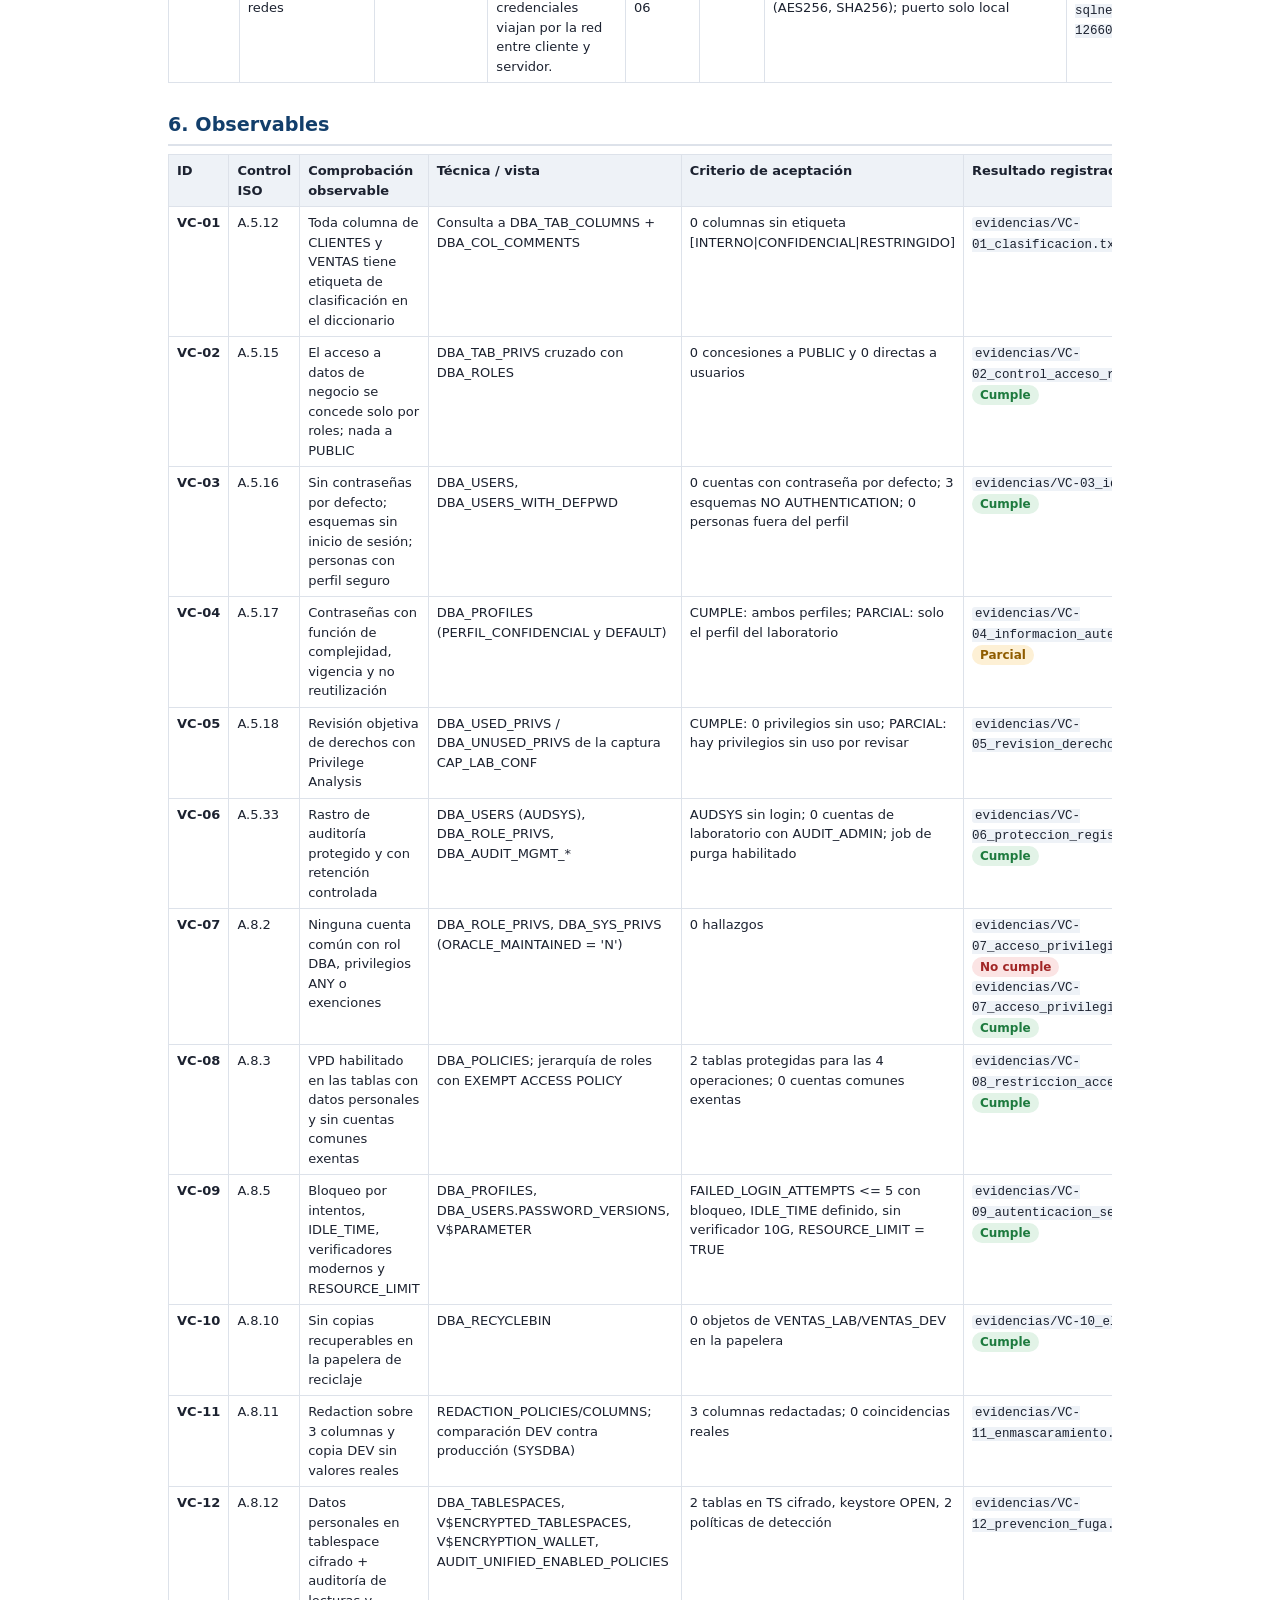
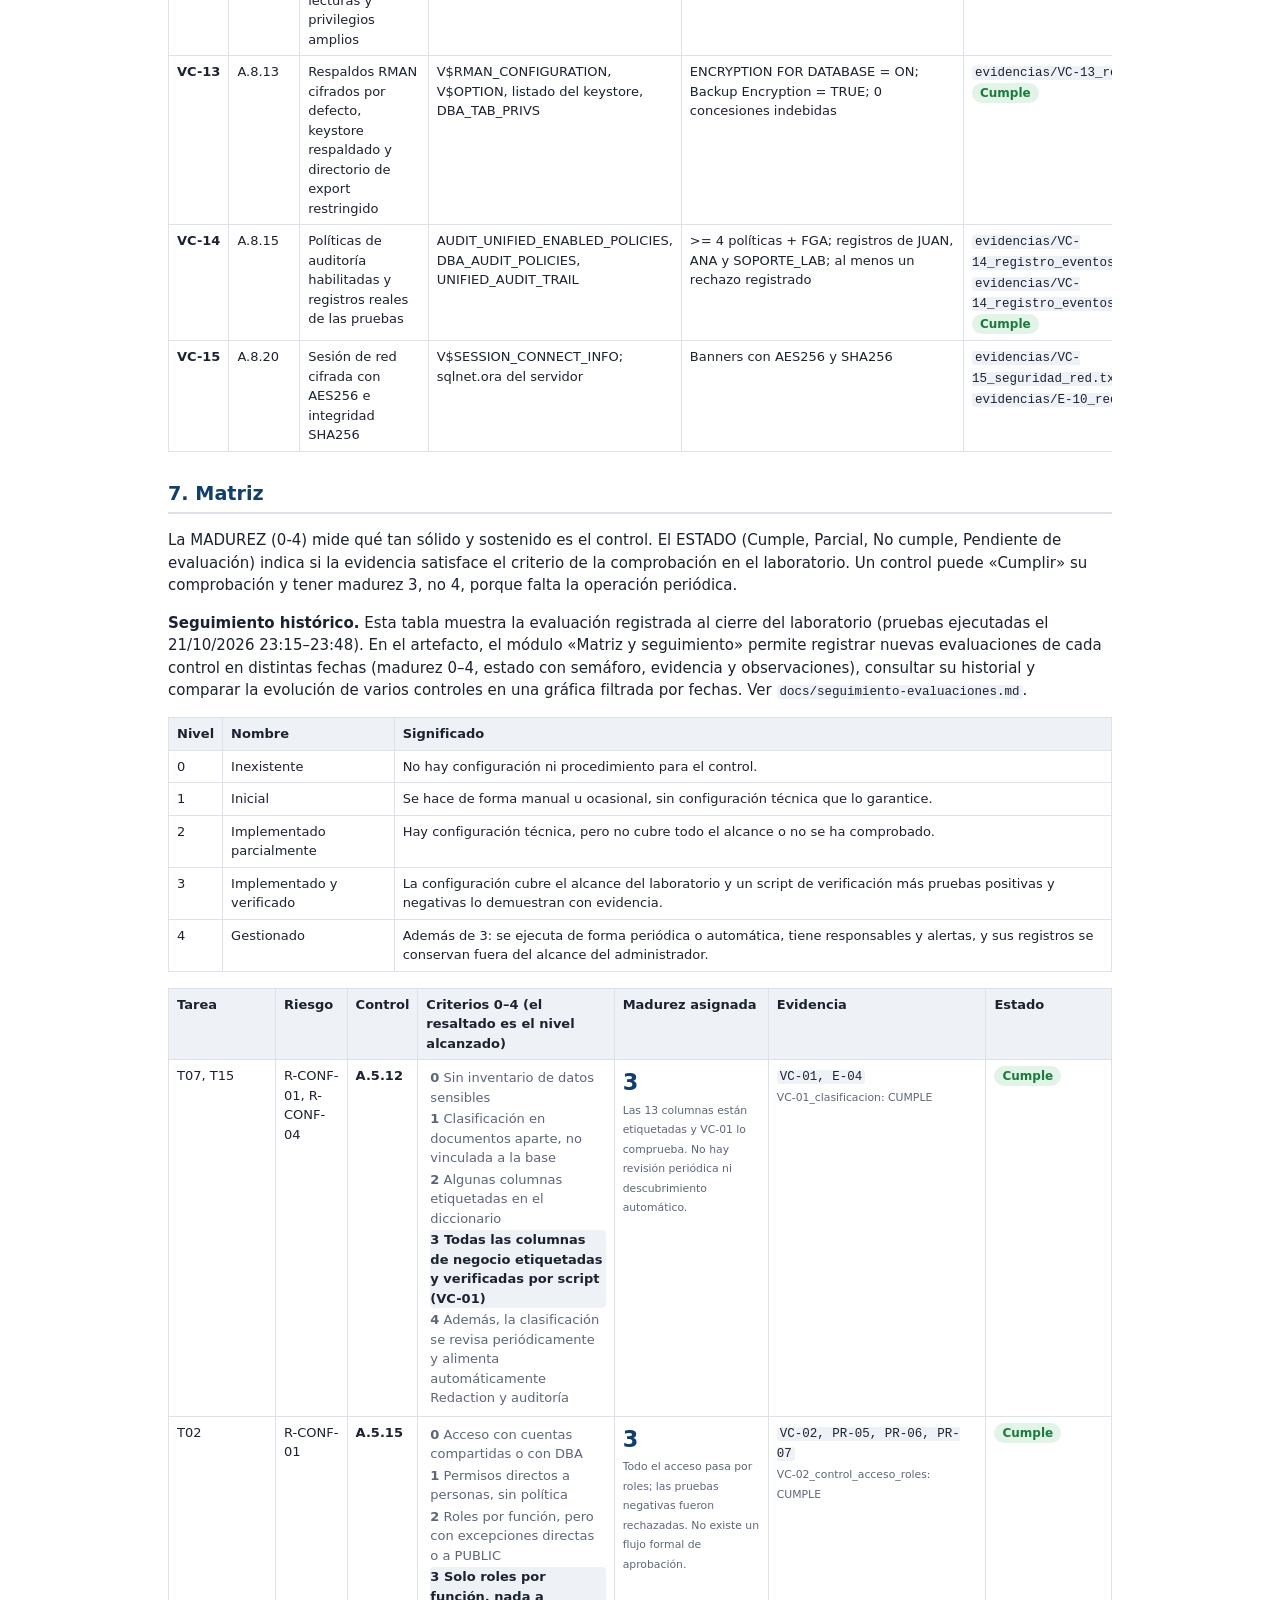
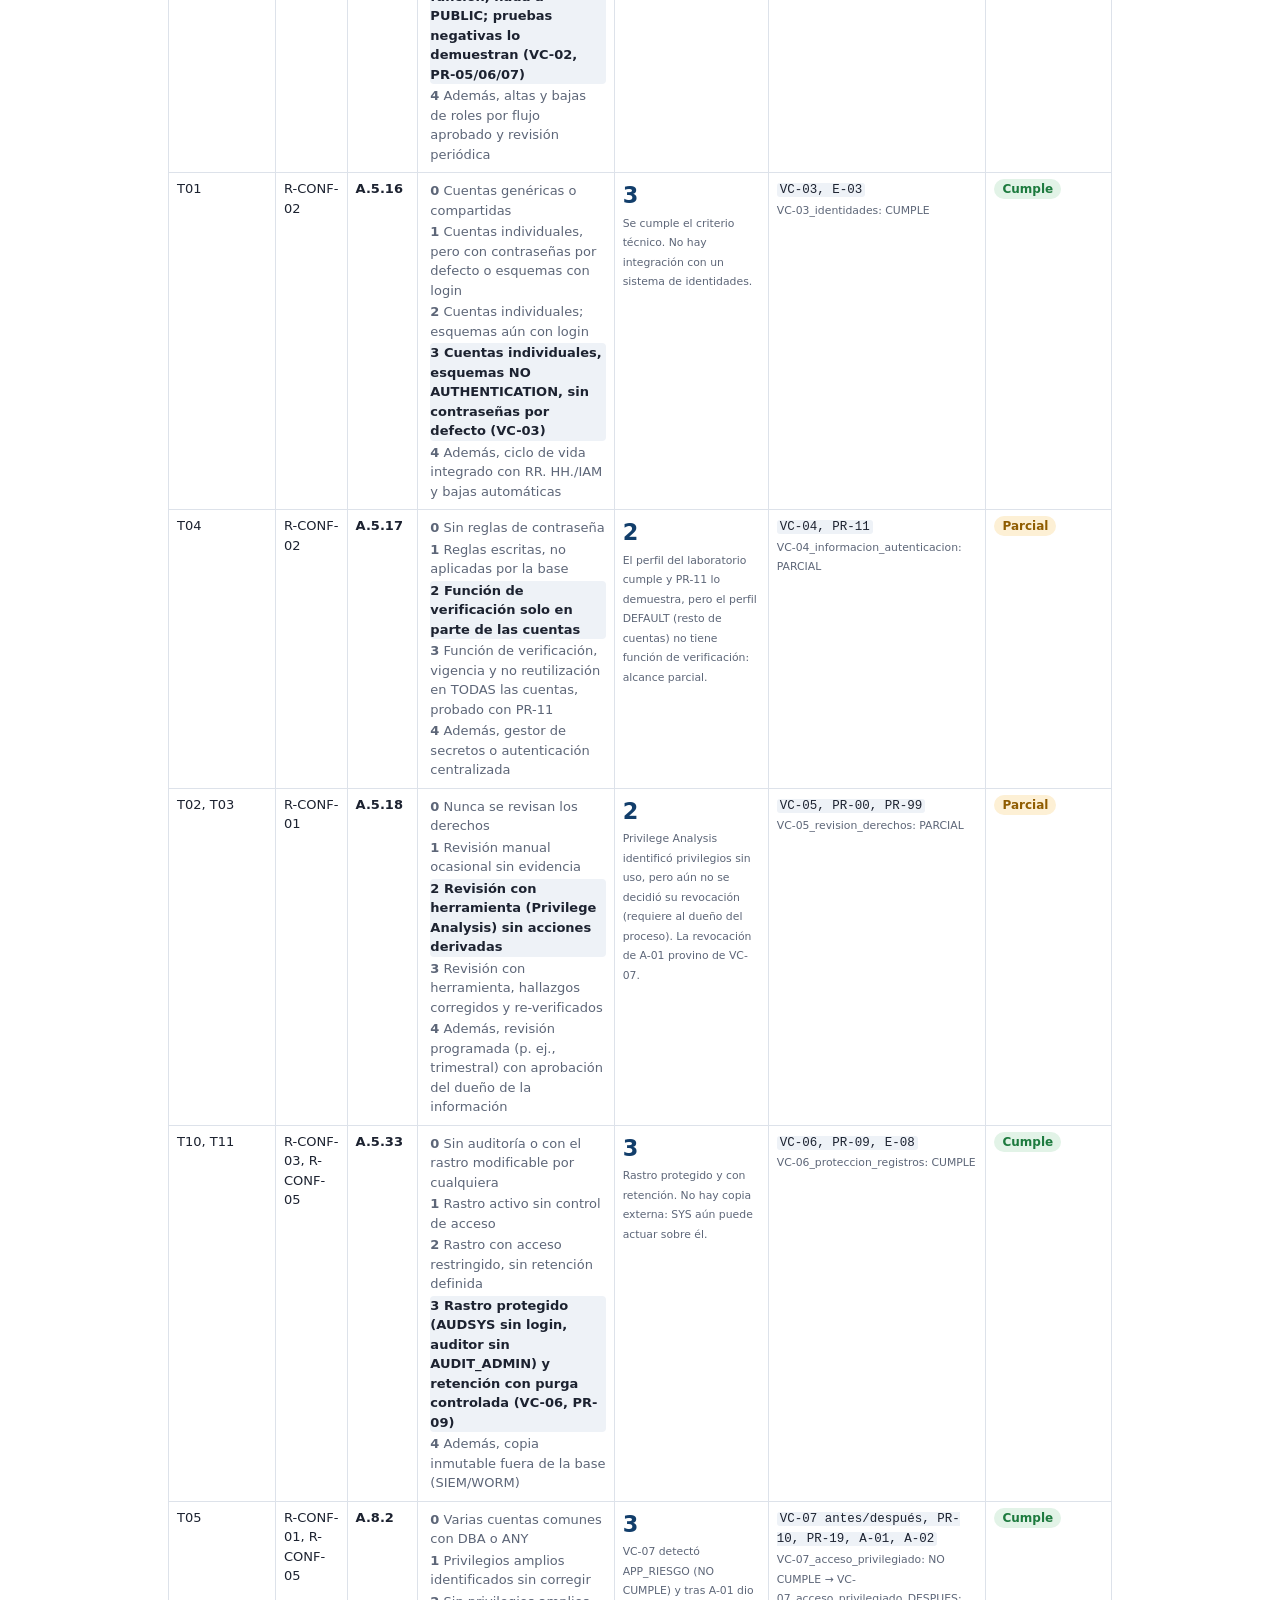
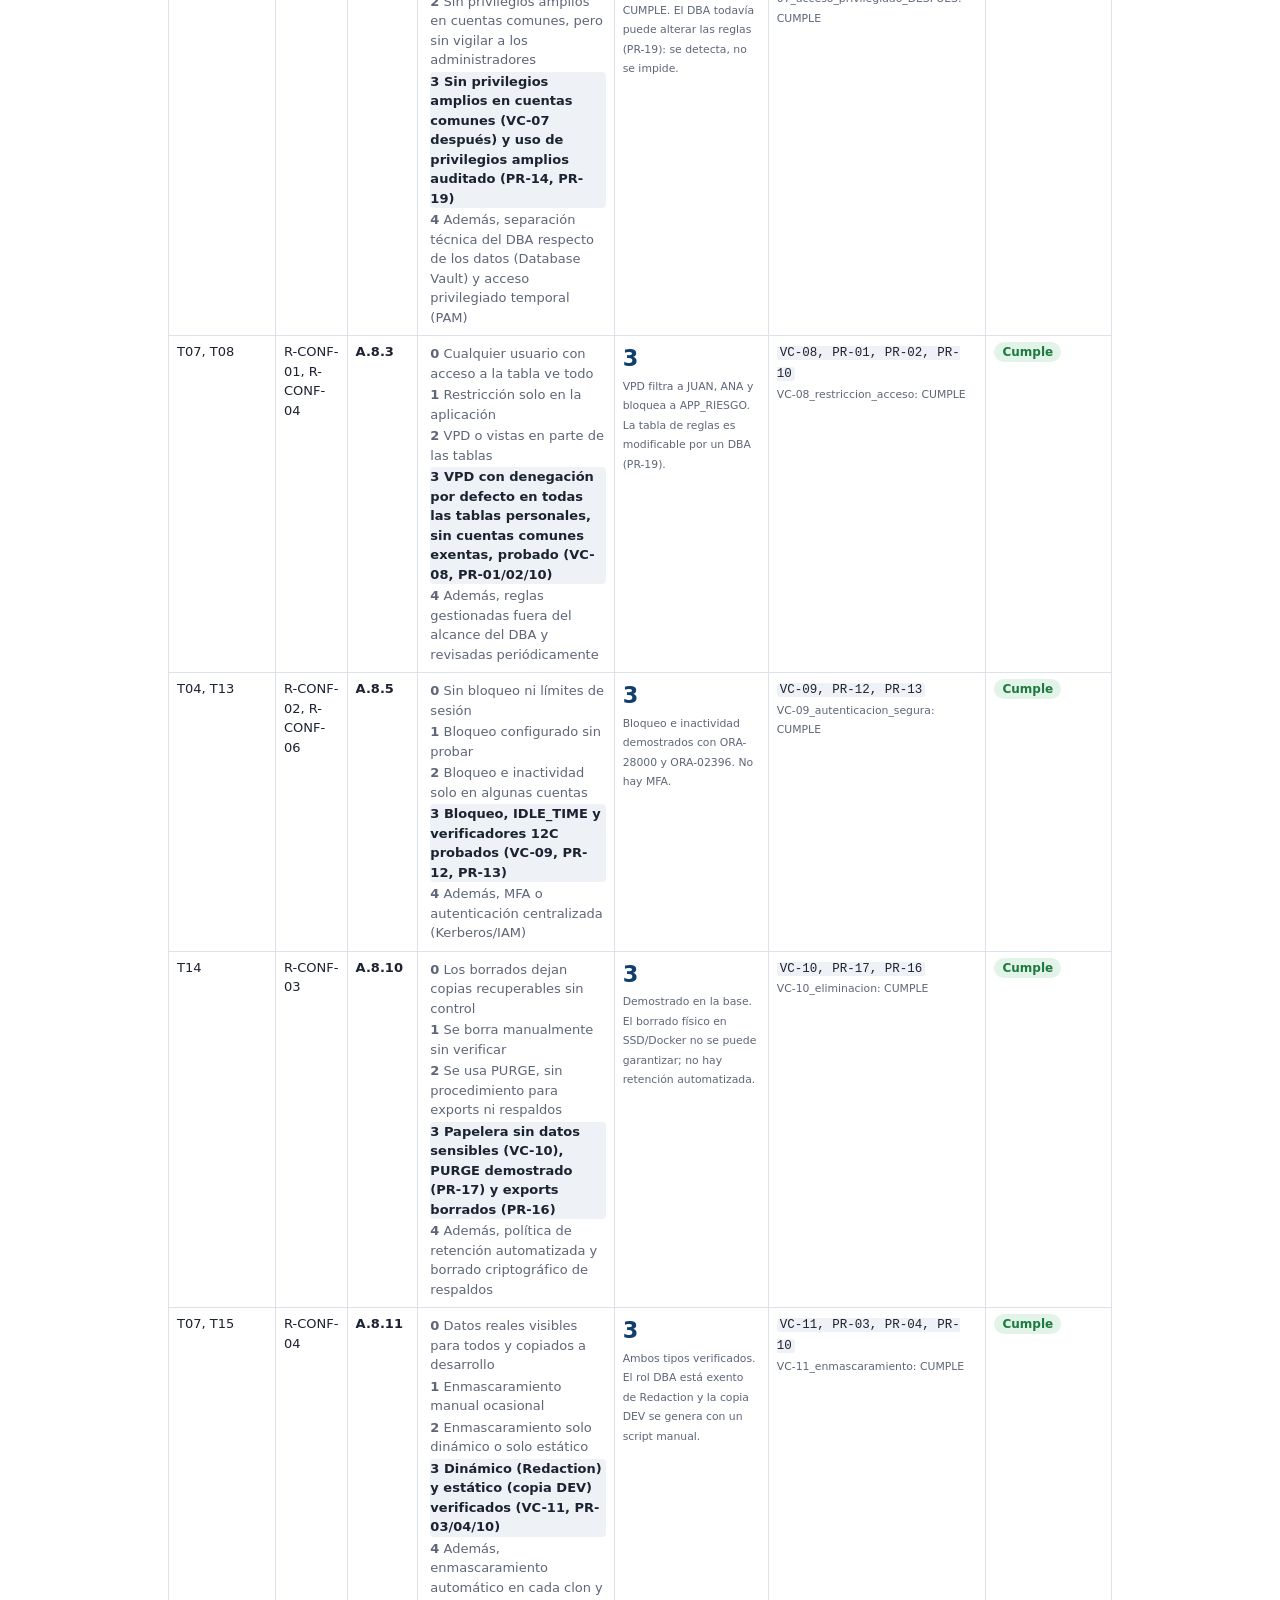
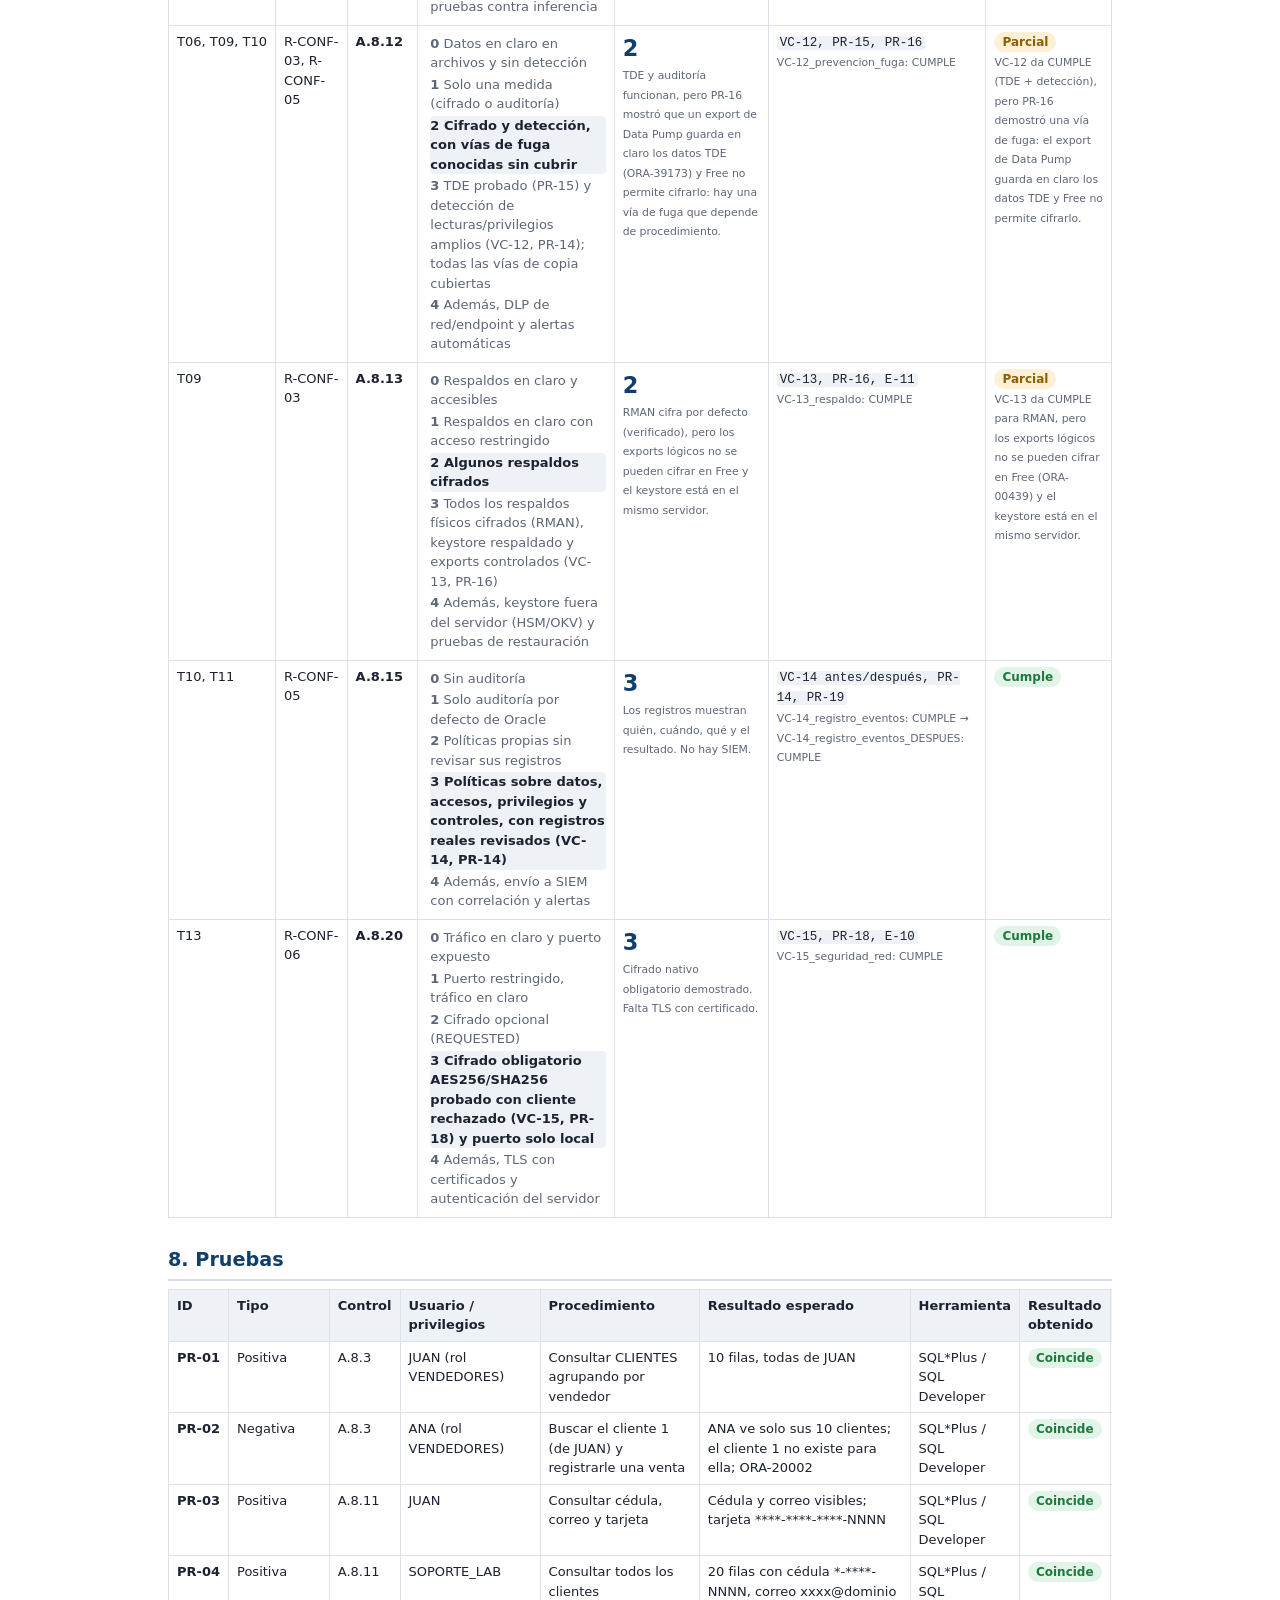
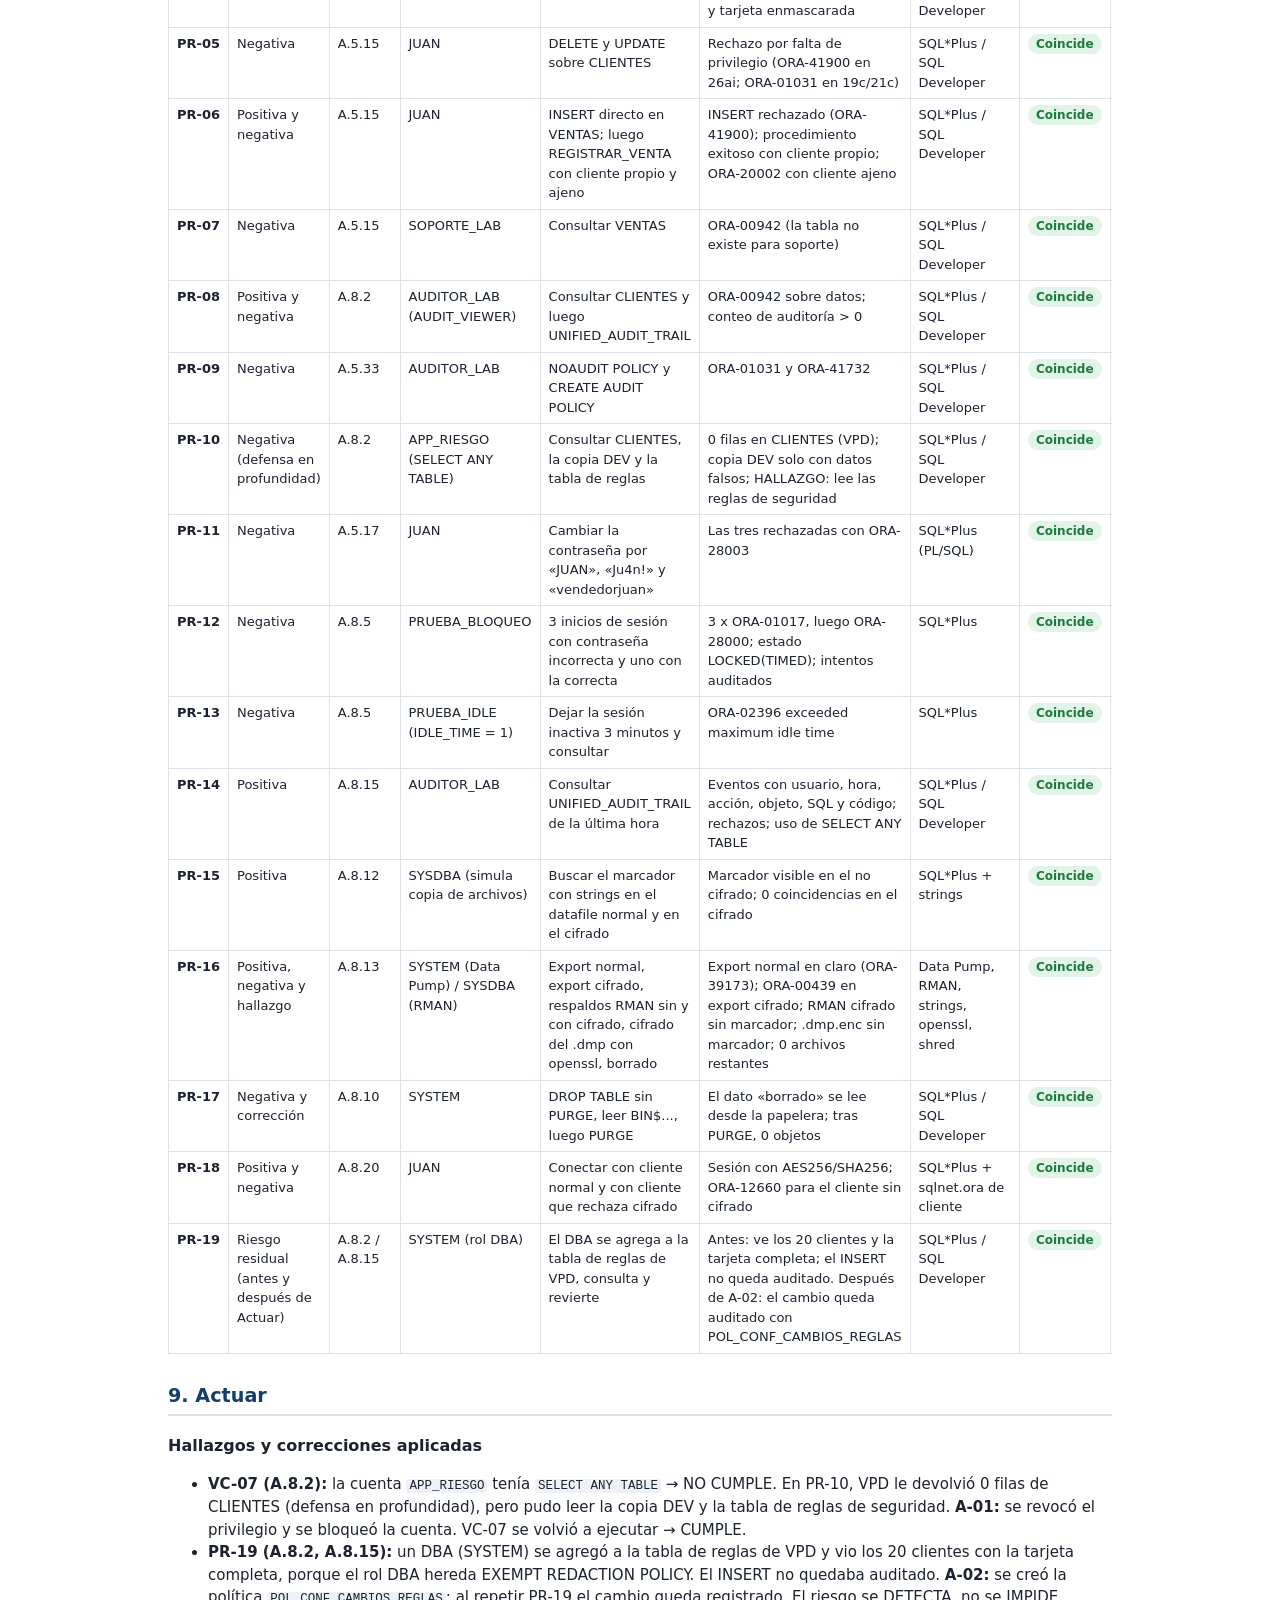
==== commit cf46bce3: "Entrega final: repositorio público, guion del video y referencias a la tabla firmada" ====
--- a/docs/informe/informe.html
+++ b/docs/informe/informe.html
@@ -23,7 +23,7 @@
 </style></head><body><main>
 <div class="portada"><p>Universidad Nacional de Costa Rica · Escuela de Informática</p><p>Administración de Bases de Datos · II Ciclo 2026</p>
 <h1>Controles ISO/IEC 27001:2022 para la confidencialidad en la administración de bases de datos Oracle</h1><p>Profesor: Johnny Villalobos Murillo</p><p><strong>Estudiante: Ismael Rojas Herrera</strong></p>
-<p>28/10/2026</p></div>
+<p>29/10/2026</p></div>
 <p class="aviso">Este artefacto NO está conectado a Oracle. Presenta información y evidencias registradas al ejecutar los scripts del repositorio. Los datos del laboratorio son ficticios. No constituye una certificación ISO. El artefacto interactivo está en <code>artefacto/index.html</code> (abrir con doble clic) y contiene las salidas completas de cada evidencia.</p>
 <h2 class="nobreak">1. Resumen</h2>
 <p>Se diseñó y verificó un marco de controles basado en el Anexo A de ISO/IEC 27001:2022 para la confidencialidad en las tareas del DBA, sobre Oracle AI Database 26ai Free, Release 23.26.1.0.0 (contenedor Docker oficial, PDB FREEPDB1).
@@ -121,4 +121,4 @@
   <li>El <strong>artículo 11 (Deber de confidencialidad)</strong> extiende el secreto profesional o funcional a quienes intervienen en cualquier fase del tratamiento, «aun después de finalizada su relación con la base de datos».</li>
 </ul>
 <p>La autoridad de control es la Agencia de Protección de Datos de los Habitantes (Prodhab). El reglamento de la ley es el Decreto Ejecutivo n.º 37554-JP (2013). Los controles de este trabajo son medidas técnicas que contribuyen al artículo 10, pero no constituyen por sí mismos el cumplimiento de la ley, que también exige consentimiento, derechos de acceso y rectificación, e inscripción cuando corresponda.</p>
-<h2>11. Uso de IA</h2><p>La tabla de uso de IA con el formato de la sección 8 del enunciado (Herramienta IA, Prompt exacto utilizado, Aporte de la IA, Validación / Corrección del estudiante y Fuente verificada), la declaración jurada y los anexos A y B con los prompts 01 y 17 completos se entregan como documento aparte: <code>entregables/Tabla_Uso_IA_Para_Firmar.pdf</code>.</p><h2>12. Referencias</h2><ol class="refs"><li>Asamblea Legislativa de la República de Costa Rica. (2011). <em>Ley n.º 8968: Protección de la persona frente al tratamiento de sus datos personales</em>. Sistema Costarricense de Información Jurídica. https://pgrweb.go.cr/scij/Busqueda/Normativa/Normas/nrm_texto_completo.aspx?param1=NRTC&amp;nValor1=1&amp;nValor2=70975&amp;nValor3=85989&amp;strTipM=TC</li><li>Hall, T. (2025, 15 de octubre). <em>Oracle AI Database 26ai released</em>. ORACLE-BASE. https://oracle-base.com/blog/2025/10/15/oracle-ai-database-26ai-released/</li><li>International Organization for Standardization & International Electrotechnical Commission. (2022a). <em>Information security, cybersecurity and privacy protection — Information security management systems — Requirements</em> (ISO/IEC Standard No. 27001:2022). https://www.iso.org/standard/27001 [Texto completo no consultado: norma de pago]</li><li>International Organization for Standardization & International Electrotechnical Commission. (2022b). <em>Information security, cybersecurity and privacy protection — Information security controls</em> (ISO/IEC Standard No. 27002:2022). https://www.iso.org/standard/75652.html [Texto completo no consultado: norma de pago]</li><li>Open Security Architecture. (s. f.). <em>ISO/IEC 27002:2022</em> [Fuente secundaria para los títulos de los controles]. https://www.opensecurityarchitecture.org/frameworks/iso-27002-2022</li><li>Oracle. (s. f.-a). <em>Database licensing information user manual 21c</em>. https://docs.oracle.com/en/database/oracle/oracle-database/21/dblic/Licensing-Information.html</li><li>Oracle. (s. f.-b). <em>Database Express Edition installation guide 21c for Linux x86-64: Licensing restrictions</em>. https://docs.oracle.com/en/database/oracle/oracle-database/21/xeinl/licensing-restrictions.html</li><li>Oracle. (s. f.-c). <em>Database security guide 21c: Introduction to auditing</em>. https://docs.oracle.com/en/database/oracle/oracle-database/21/dbseg/introduction-to-auditing.html</li><li>Oracle. (s. f.-d). <em>Oracle AI Database 26ai: Changes, desupports, and deprecations</em>. https://docs.oracle.com/en/database/oracle/oracle-database/26/upgrd/oracle-database-changes-deprecations-desupports.html</li><li>Oracle. (s. f.-e). <em>Oracle AI Database security guide 26ai: Securing data for Oracle AI Database connections</em>. https://docs.oracle.com/en/database/oracle/oracle-database/26/dbseg/nne-vs-tls.html</li><li>Oracle. (2026). <em>Oracle AI Database licensing information user manual 26ai</em>. https://docs.oracle.com/en/database/oracle/oracle-database/26/dblic/Licensing-Information.html</li><li>Poder Ejecutivo de la República de Costa Rica. (2013). <em>Decreto Ejecutivo n.º 37554-JP: Reglamento a la Ley de Protección de la Persona frente al Tratamiento de sus Datos Personales</em>. Sistema Costarricense de Información Jurídica. https://pgrweb.go.cr/scij/Busqueda/Normativa/Normas/nrm_texto_completo.aspx?param1=NRTC&amp;nValor1=1&amp;nValor2=74352&amp;nValor3=106487&amp;strTipM=TC</li><li>Rose, S., Borchert, O., Mitchell, S., &amp; Connelly, S. (2020). <em>Zero trust architecture</em> (NIST Special Publication 800-207). National Institute of Standards and Technology. https://doi.org/10.6028/NIST.SP.800-207</li></ol></main></body></html>+<h2>11. Uso de IA</h2><p>La tabla de uso de IA con el formato de la sección 8 del enunciado (Herramienta IA, Prompt exacto utilizado, Aporte de la IA, Validación / Corrección del estudiante y Fuente verificada), la declaración jurada y los anexos A y B con los prompts 01 y 17 completos se entregan firmados como documento aparte: <code>entregables/Tabla_Uso_IA_Firmada.pdf</code>. En el repositorio público se incluye sin firma (<code>entregables/Tabla_Uso_IA_Para_Firmar.pdf</code>).</p><h2>12. Referencias</h2><ol class="refs"><li>Asamblea Legislativa de la República de Costa Rica. (2011). <em>Ley n.º 8968: Protección de la persona frente al tratamiento de sus datos personales</em>. Sistema Costarricense de Información Jurídica. https://pgrweb.go.cr/scij/Busqueda/Normativa/Normas/nrm_texto_completo.aspx?param1=NRTC&amp;nValor1=1&amp;nValor2=70975&amp;nValor3=85989&amp;strTipM=TC</li><li>Hall, T. (2025, 15 de octubre). <em>Oracle AI Database 26ai released</em>. ORACLE-BASE. https://oracle-base.com/blog/2025/10/15/oracle-ai-database-26ai-released/</li><li>International Organization for Standardization & International Electrotechnical Commission. (2022a). <em>Information security, cybersecurity and privacy protection — Information security management systems — Requirements</em> (ISO/IEC Standard No. 27001:2022). https://www.iso.org/standard/27001 [Texto completo no consultado: norma de pago]</li><li>International Organization for Standardization & International Electrotechnical Commission. (2022b). <em>Information security, cybersecurity and privacy protection — Information security controls</em> (ISO/IEC Standard No. 27002:2022). https://www.iso.org/standard/75652.html [Texto completo no consultado: norma de pago]</li><li>Open Security Architecture. (s. f.). <em>ISO/IEC 27002:2022</em> [Fuente secundaria para los títulos de los controles]. https://www.opensecurityarchitecture.org/frameworks/iso-27002-2022</li><li>Oracle. (s. f.-a). <em>Database licensing information user manual 21c</em>. https://docs.oracle.com/en/database/oracle/oracle-database/21/dblic/Licensing-Information.html</li><li>Oracle. (s. f.-b). <em>Database Express Edition installation guide 21c for Linux x86-64: Licensing restrictions</em>. https://docs.oracle.com/en/database/oracle/oracle-database/21/xeinl/licensing-restrictions.html</li><li>Oracle. (s. f.-c). <em>Database security guide 21c: Introduction to auditing</em>. https://docs.oracle.com/en/database/oracle/oracle-database/21/dbseg/introduction-to-auditing.html</li><li>Oracle. (s. f.-d). <em>Oracle AI Database 26ai: Changes, desupports, and deprecations</em>. https://docs.oracle.com/en/database/oracle/oracle-database/26/upgrd/oracle-database-changes-deprecations-desupports.html</li><li>Oracle. (s. f.-e). <em>Oracle AI Database security guide 26ai: Securing data for Oracle AI Database connections</em>. https://docs.oracle.com/en/database/oracle/oracle-database/26/dbseg/nne-vs-tls.html</li><li>Oracle. (2026). <em>Oracle AI Database licensing information user manual 26ai</em>. https://docs.oracle.com/en/database/oracle/oracle-database/26/dblic/Licensing-Information.html</li><li>Poder Ejecutivo de la República de Costa Rica. (2013). <em>Decreto Ejecutivo n.º 37554-JP: Reglamento a la Ley de Protección de la Persona frente al Tratamiento de sus Datos Personales</em>. Sistema Costarricense de Información Jurídica. https://pgrweb.go.cr/scij/Busqueda/Normativa/Normas/nrm_texto_completo.aspx?param1=NRTC&amp;nValor1=1&amp;nValor2=74352&amp;nValor3=106487&amp;strTipM=TC</li><li>Rose, S., Borchert, O., Mitchell, S., &amp; Connelly, S. (2020). <em>Zero trust architecture</em> (NIST Special Publication 800-207). National Institute of Standards and Technology. https://doi.org/10.6028/NIST.SP.800-207</li></ol></main></body></html>
